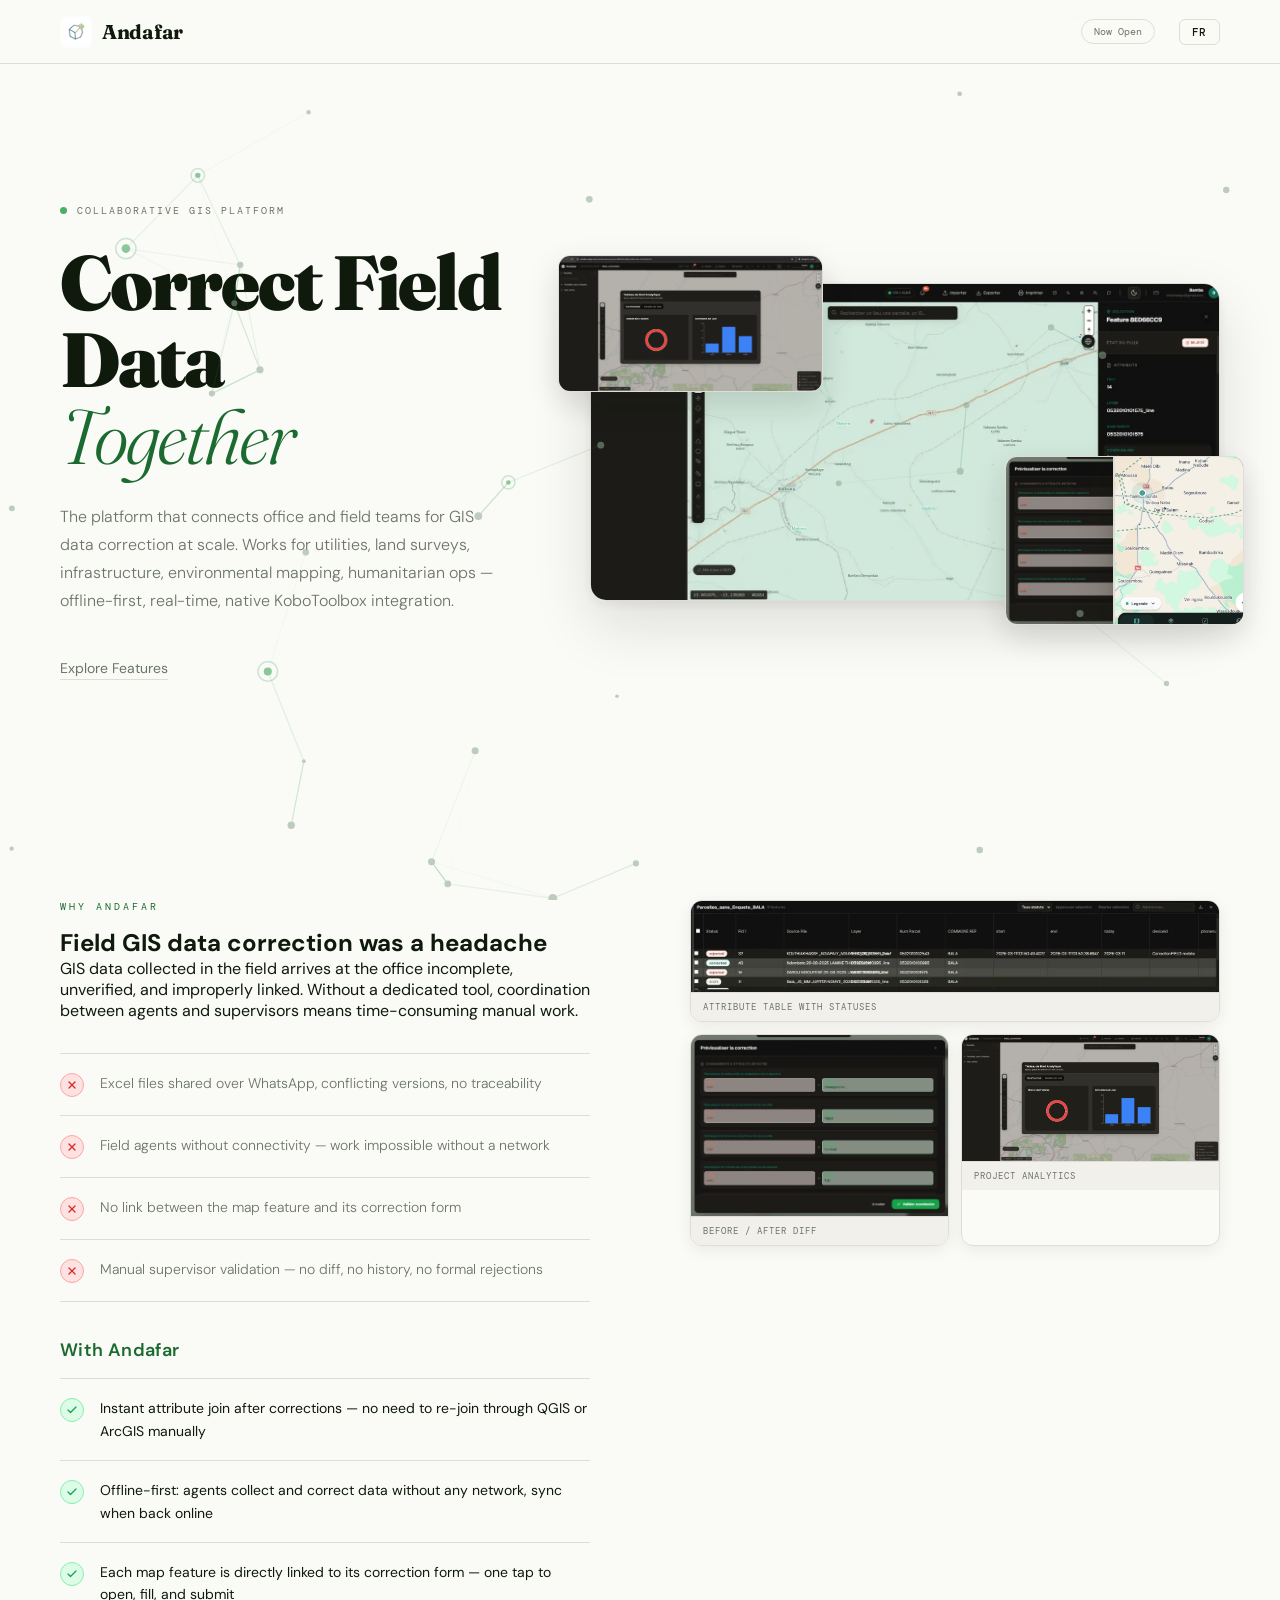
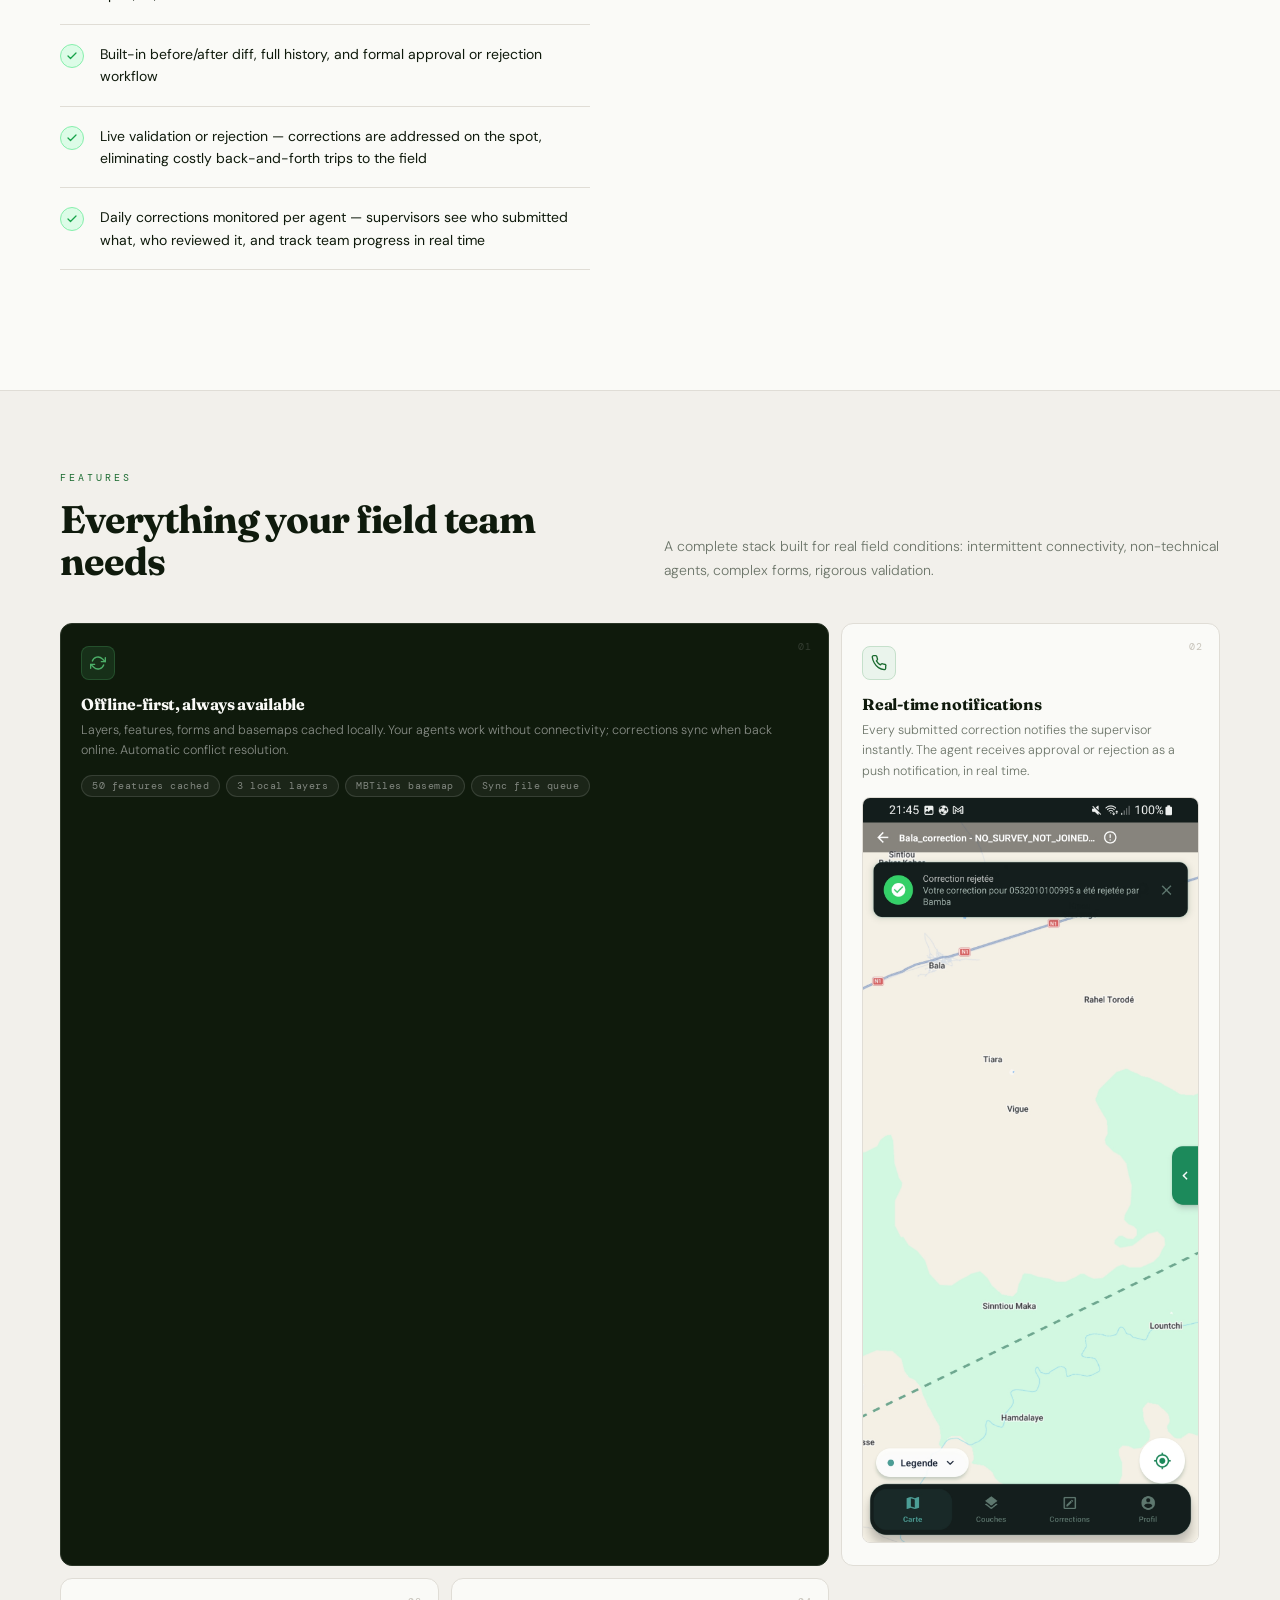
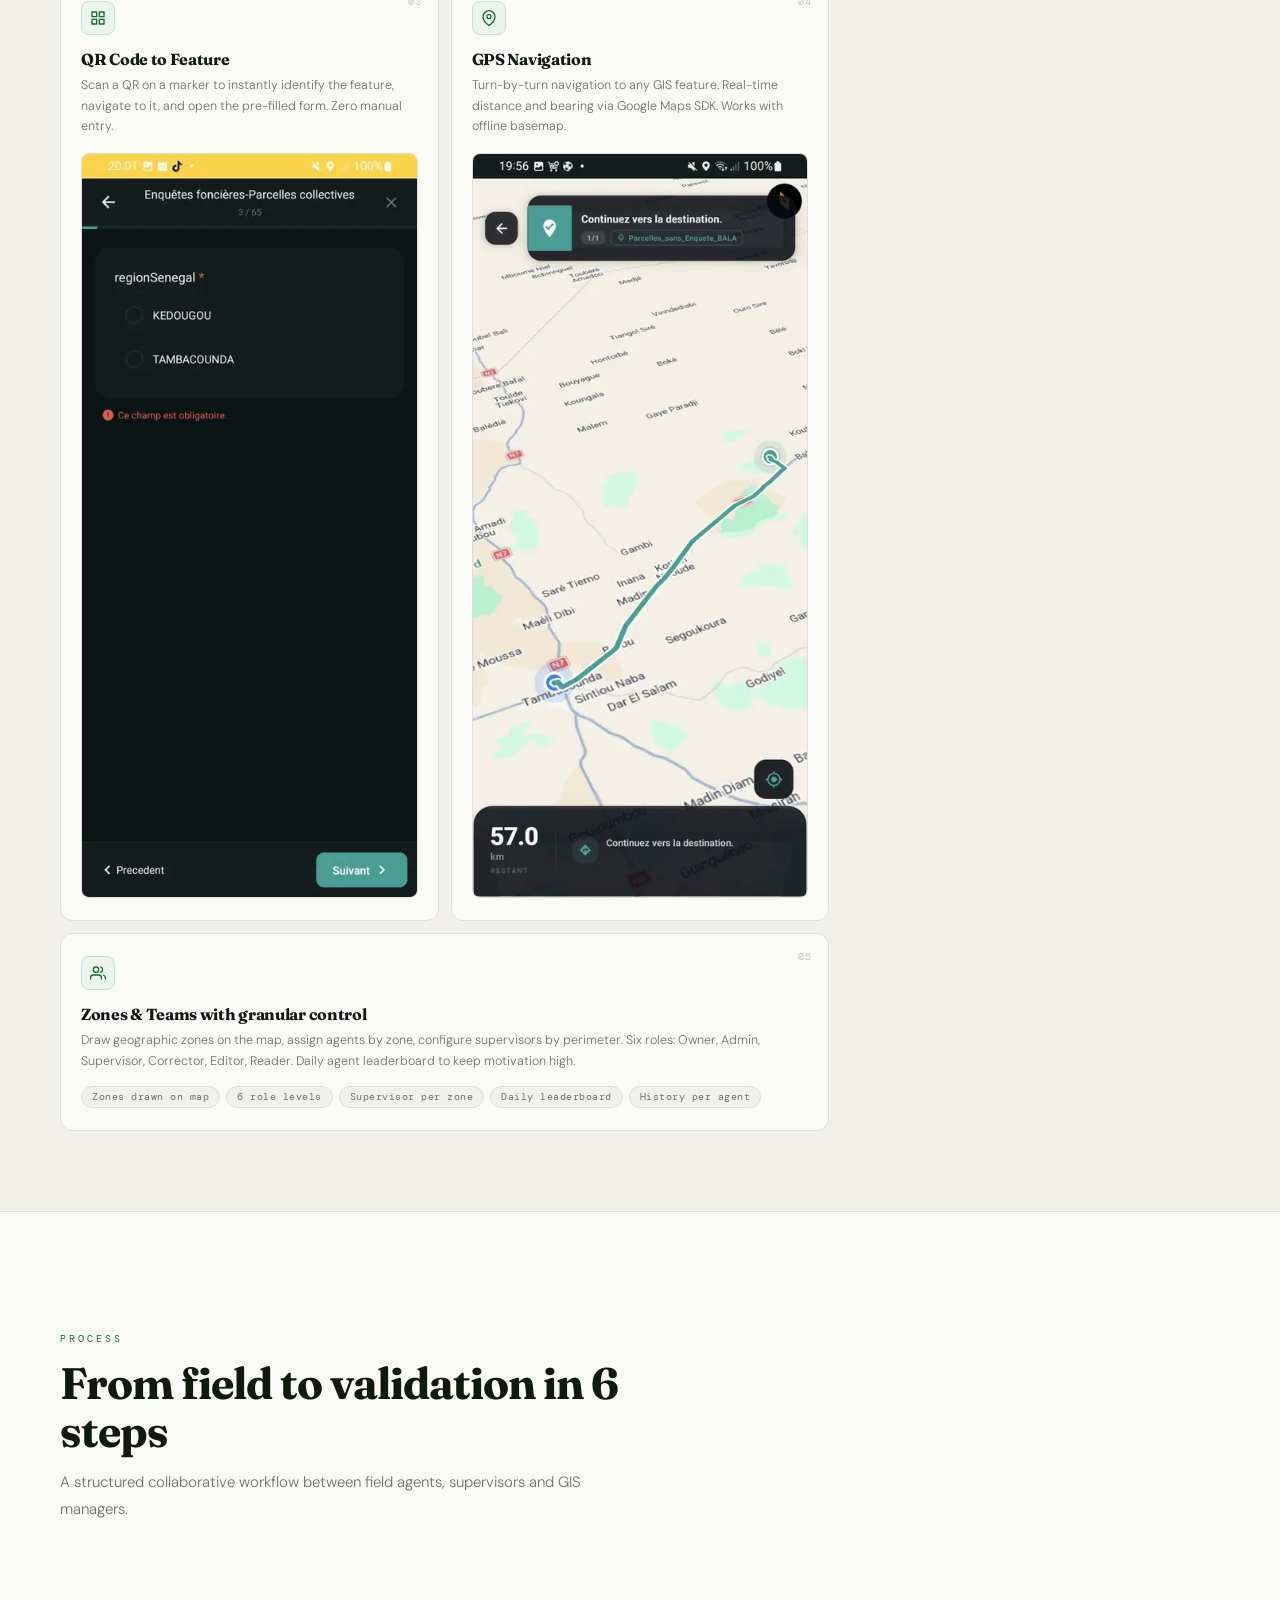
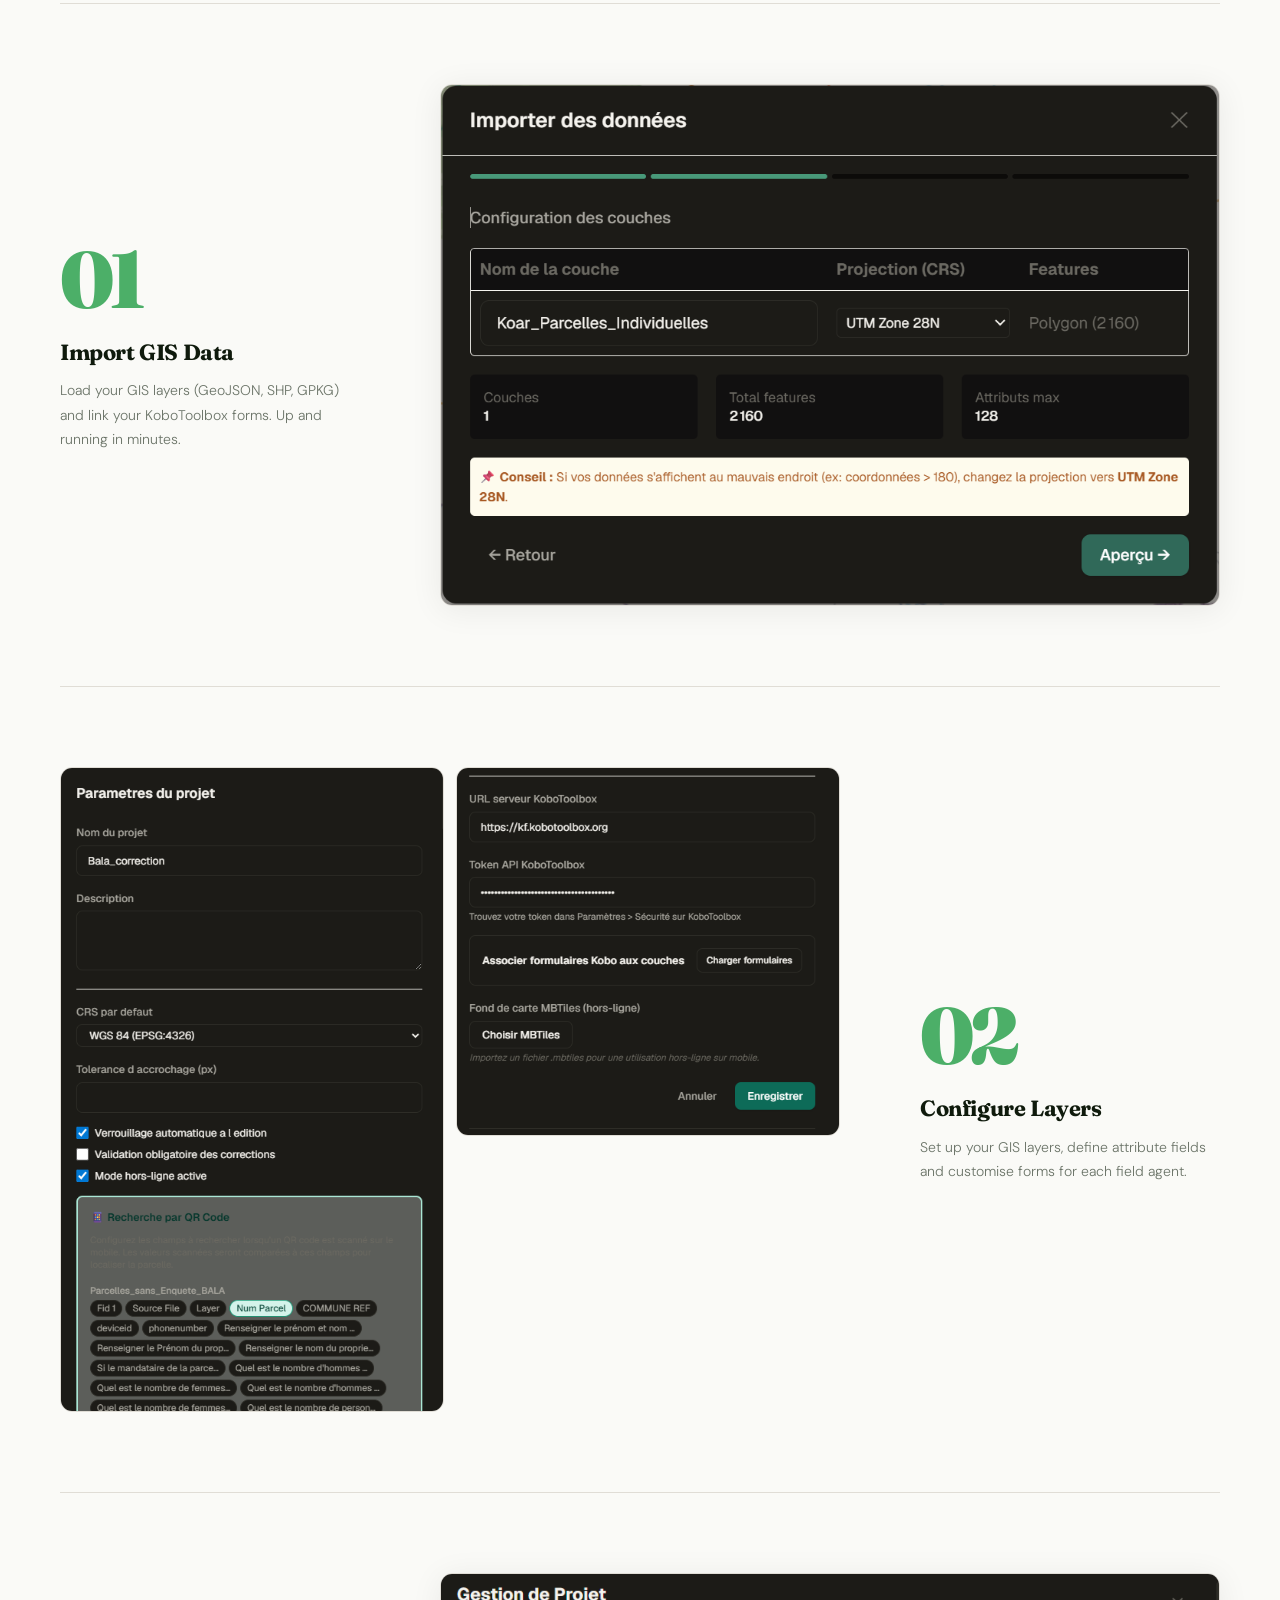
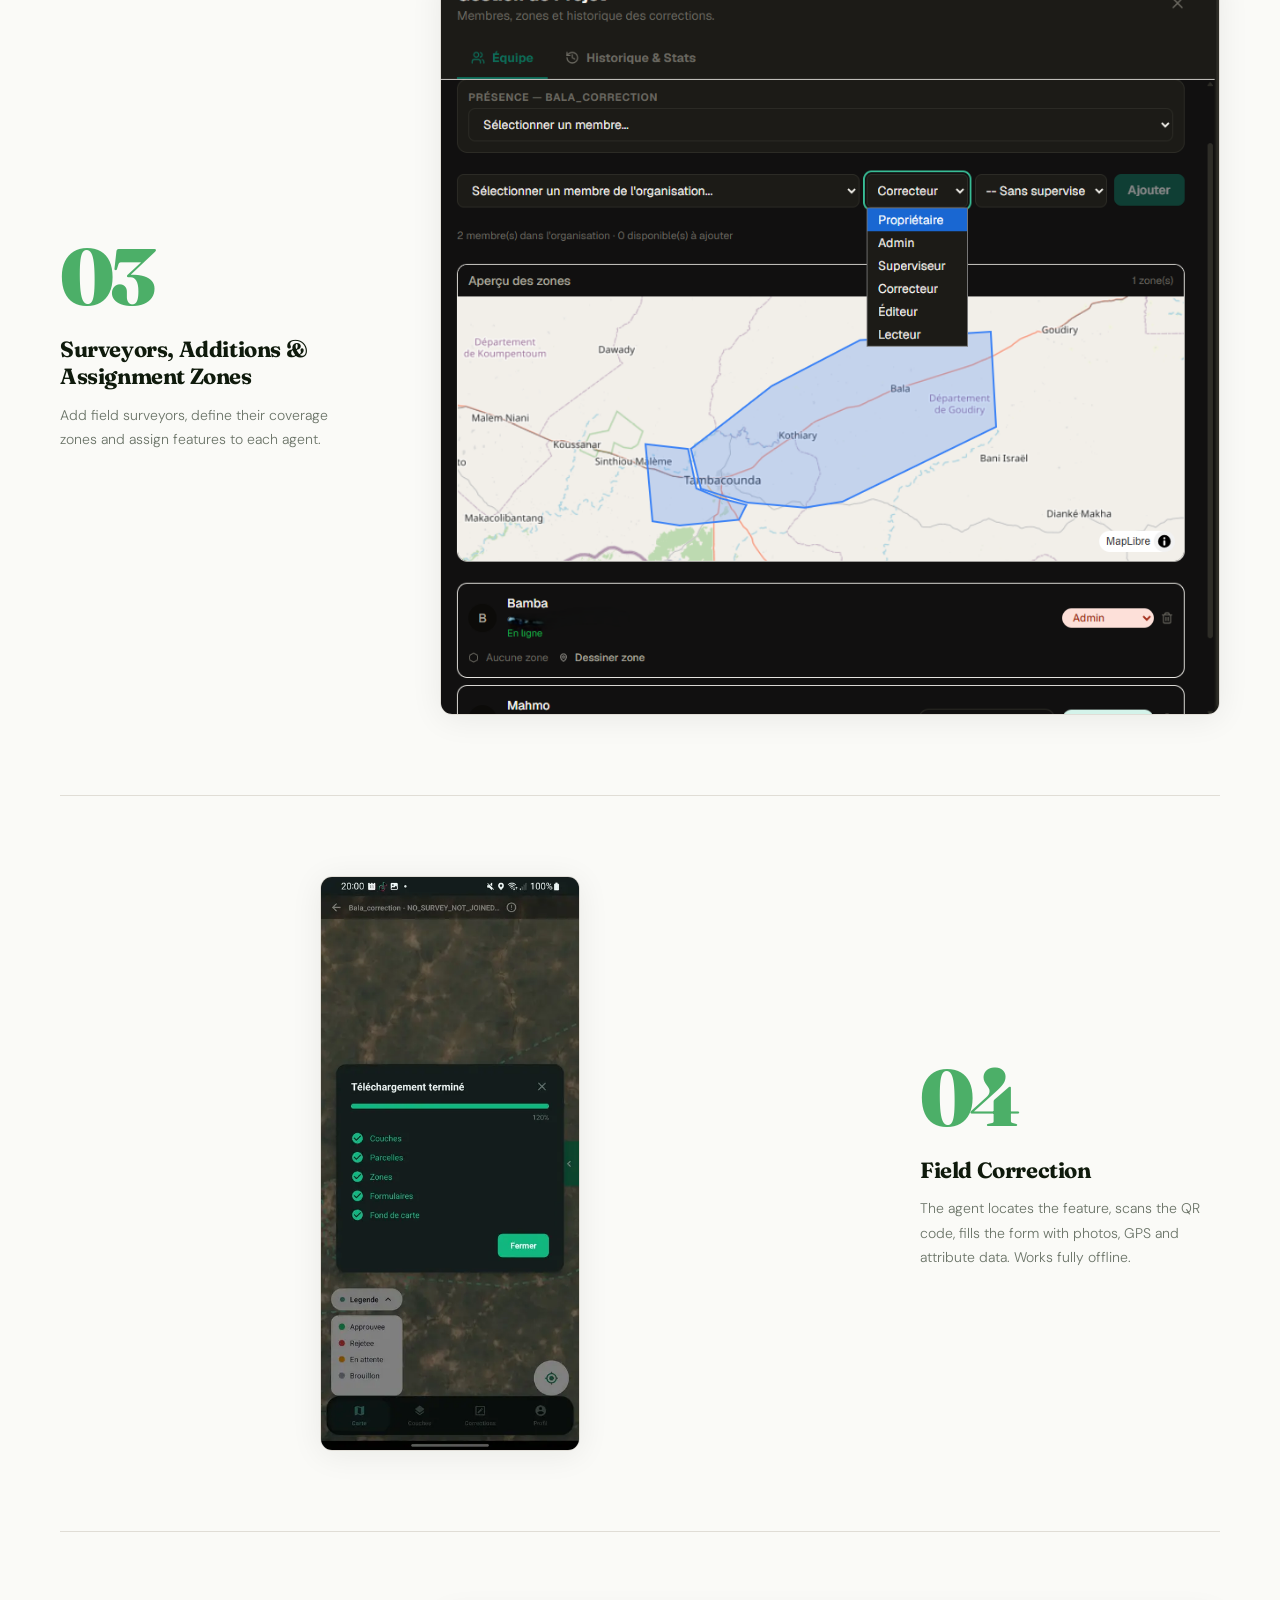
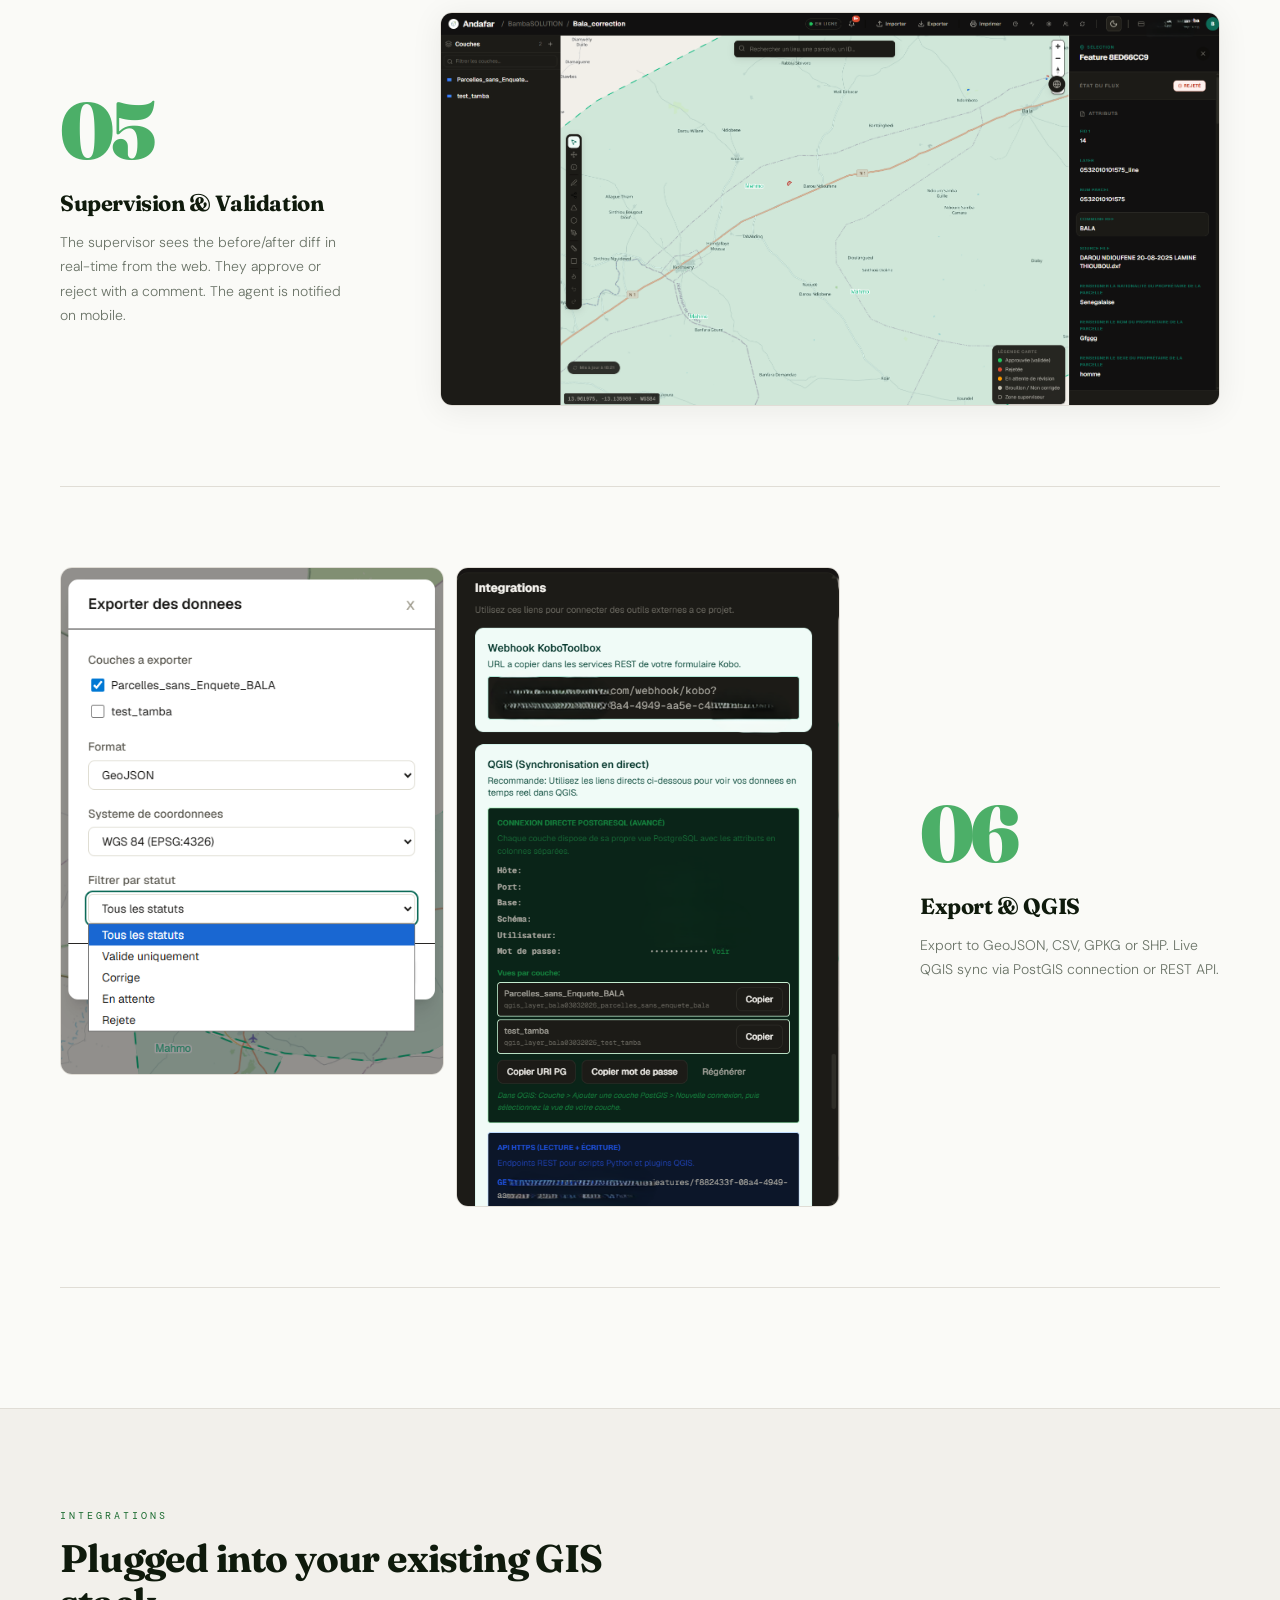
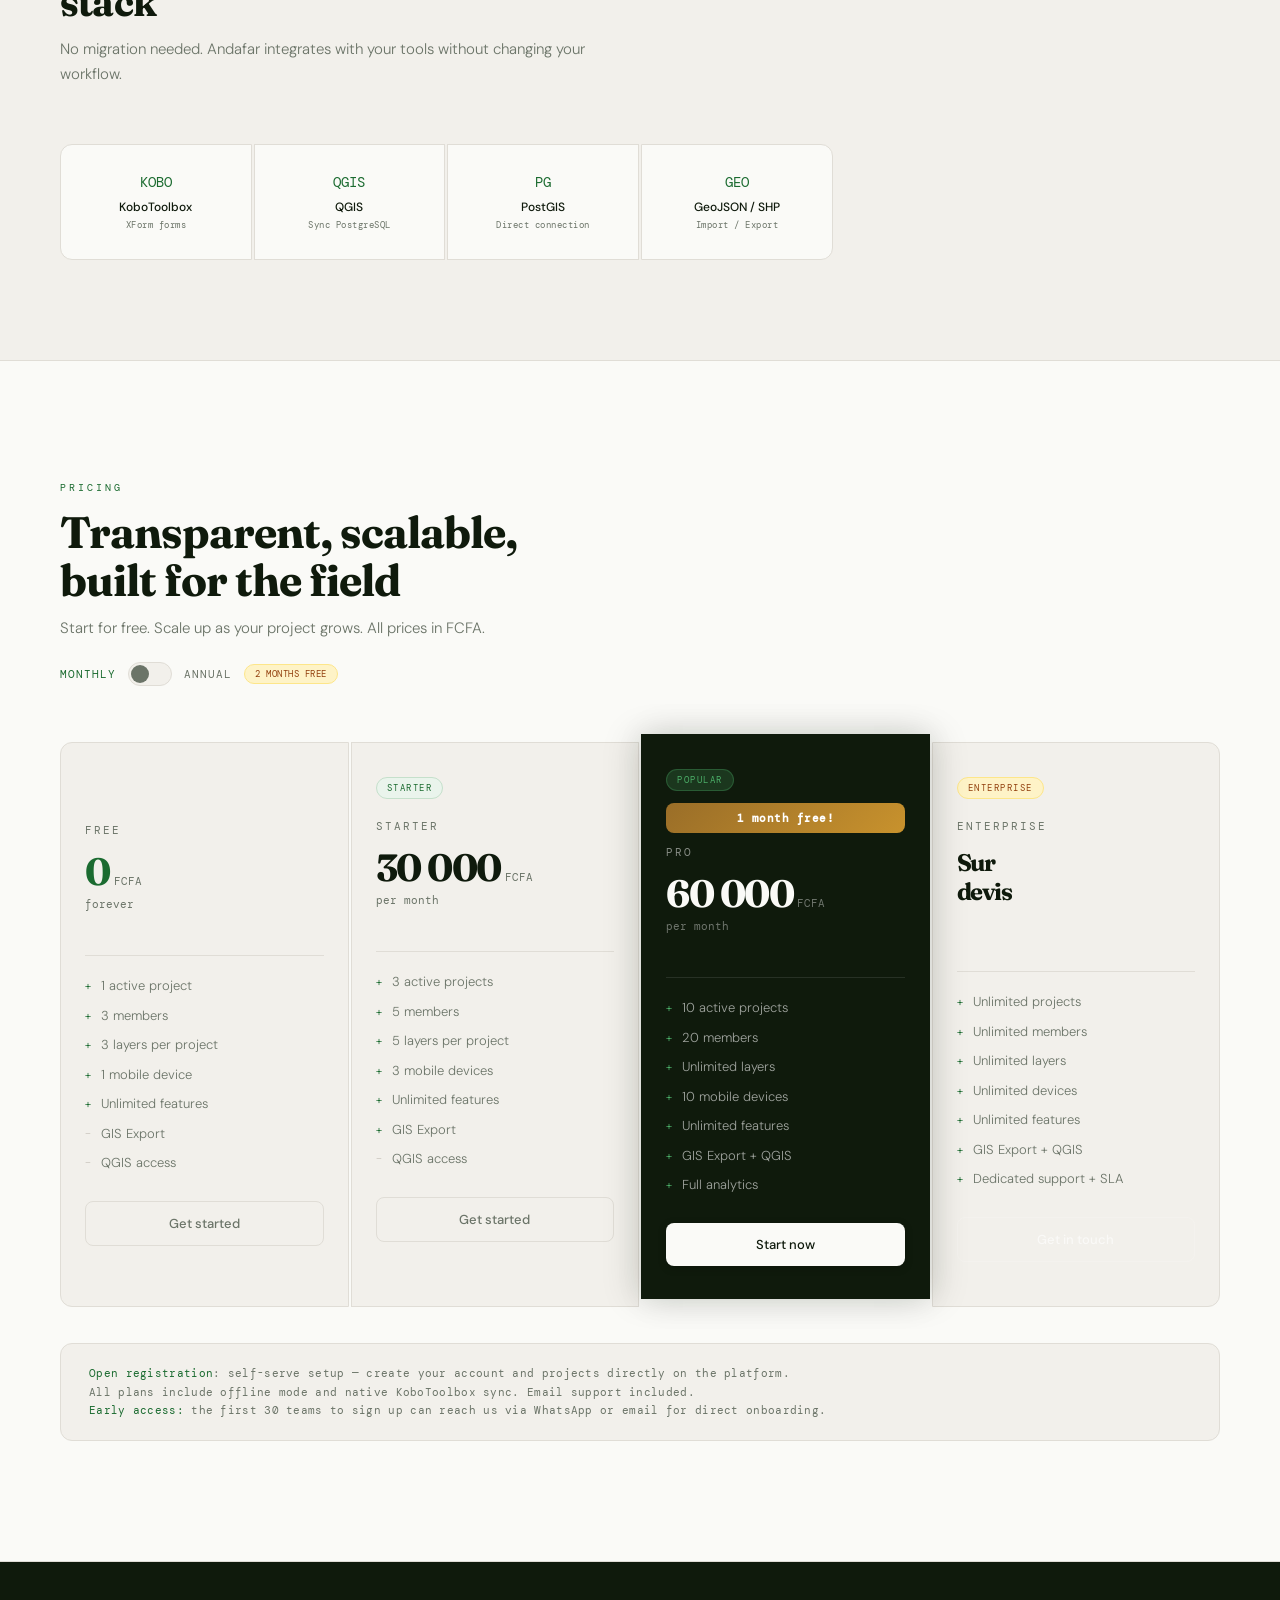
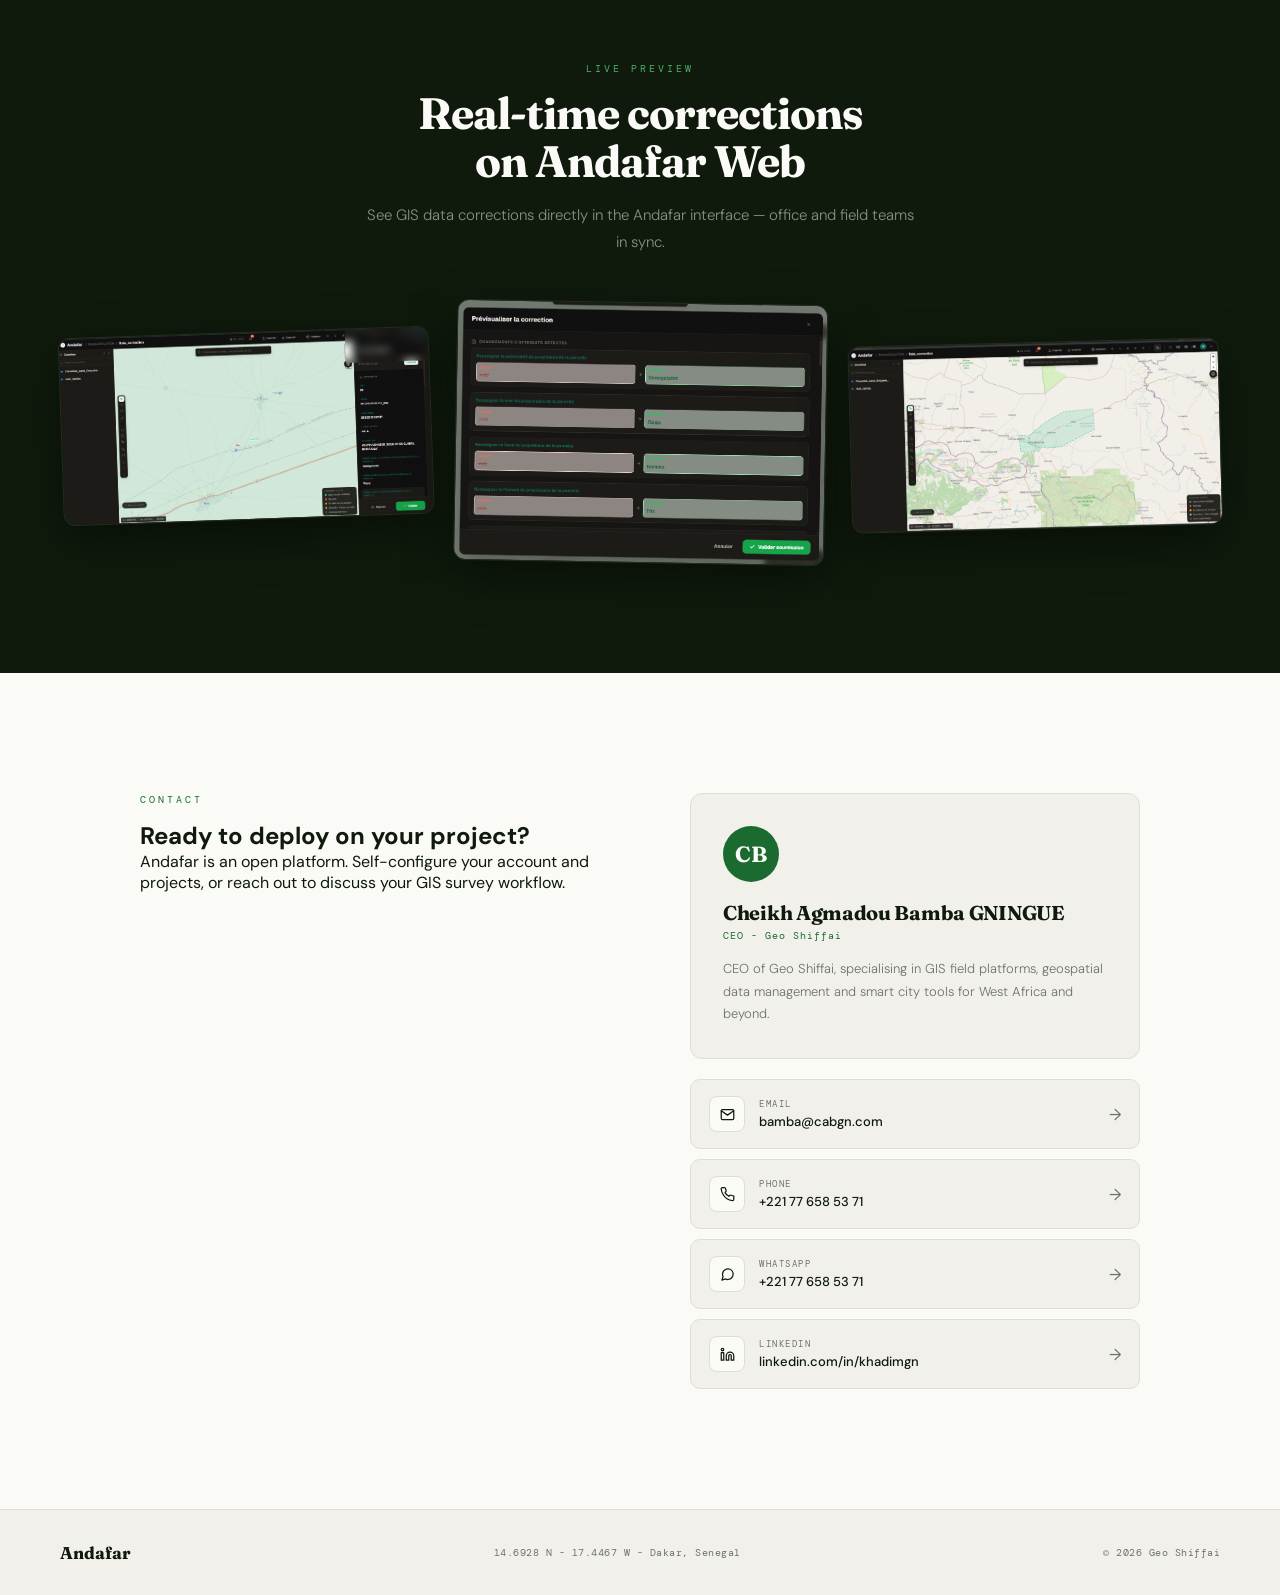
==== index.html @ 30a4772f "first commit" ====
﻿<!DOCTYPE html>
<html lang="en">
<head>
<meta charset="UTF-8"/>
<meta name="viewport" content="width=device-width, initial-scale=1.0"/>
<title>Andafar — Correct Field GIS Data Together</title>
<link rel="preconnect" href="https://fonts.googleapis.com"/>
<link rel="preconnect" href="https://fonts.gstatic.com" crossorigin/>
<link href="https://fonts.googleapis.com/css2?family=Fraunces:ital,opsz,wght@0,9..144,300;0,9..144,500;0,9..144,700;0,9..144,900;1,9..144,400&family=DM+Sans:opsz,wght@9..40,300;9..40,400;9..40,500&family=DM+Mono:wght@300;400&display=swap" rel="stylesheet"/>
<link rel="stylesheet" href="styles.css"/>
<link rel="icon" type="image/png" href="logo.png"/>
<meta name="description" content="Andafar — The collaborative GIS platform for correcting field data together. Offline-first, real-time, native KoboToolbox integration."/>
<meta name="theme-color" content="#1B6B30"/>
<meta property="og:title" content="Andafar — Correct Field GIS Data Together"/>
<meta property="og:description" content="The platform that connects office and field teams for GIS data correction at any scale — utilities, land surveys, infrastructure, and more."/>
<meta property="og:type" content="website"/>
<meta property="og:image" content="logo.png"/>
<meta name="twitter:card" content="summary_large_image"/>
<!-- STYLE MOVED TO styles.css -->
</head>
<body>
<a href="#hero" class="skip-link">Skip to main content</a>

<!-- NAV -->
<nav aria-label="Navigation principale">
  <div class="nav-logo">
    <img src="logo.png" alt="Andafar" class="nav-logo-img"/>
    Andafar
  </div>
  <div class="nav-right">
    <span class="nav-tag">Now Open</span>
    <button class="lang-toggle" type="button" aria-label="Toggle language">FR</button>
  </div>
</nav>

<!-- HERO -->
<section id="hero" aria-label="Hero">
  <div class="hero-inner">
    <div>
      <div class="hero-label">
        <div class="hero-label-dot"></div>
        <span class="hero-label-txt">Collaborative GIS Platform</span>
      </div>
      <h1 class="hero-title">
        Correct Field Data<br/><span class="line-accent">Together</span>
      </h1>
      <p class="hero-sub">The platform that connects office and field teams for GIS data correction at scale. Works for utilities, land surveys, infrastructure, environmental mapping, humanitarian ops — offline-first, real-time, native KoboToolbox integration.</p>
      <div class="hero-actions">
        <a href="#features" class="btn-ghost">Explore Features</a>
      </div>
    </div>
    <div class="hero-image-wrap">
      <img src="[data-uri]" alt="Andafar interface" class="hero-img-main"/>
      <div class="hero-img-float top-left">
        <img src="[data-uri]" alt="Analytics Andafar"/>
      </div>
      <div class="hero-img-float bot-right">
        <img src="[data-uri]" alt="Correction preview"/>
      <img src="For_landingpage/Screenshot_20260311-195546_Andafar.jpg" alt="Application mobile Andafar" class="hero-mobile-preview"/>
      </div>
    </div>
  </div>
</section>

<!-- PROBLEM -->
<section id="problem">
  <div class="problem-inner">
    <div class="reveal">
      <span class="section-label">Why Andafar</span>
      <h2>Field GIS data correction was a headache</h2>
      <p>GIS data collected in the field arrives at the office incomplete, unverified, and improperly linked. Without a dedicated tool, coordination between agents and supervisors means time-consuming manual work.</p>
      <ul class="pain-list">
        <li class="pain-item">
          <div class="pain-marker">
            <svg viewBox="0 0 24 24" fill="none" stroke="#DC2626" stroke-width="2.5" stroke-linecap="round"><line x1="18" y1="6" x2="6" y2="18"/><line x1="6" y1="6" x2="18" y2="18"/></svg>
          </div>
          <span class="pain-text">Excel files shared over WhatsApp, conflicting versions, no traceability</span>
        </li>
        <li class="pain-item">
          <div class="pain-marker">
            <svg viewBox="0 0 24 24" fill="none" stroke="#DC2626" stroke-width="2.5" stroke-linecap="round"><line x1="18" y1="6" x2="6" y2="18"/><line x1="6" y1="6" x2="18" y2="18"/></svg>
          </div>
          <span class="pain-text">Field agents without connectivity — work impossible without a network</span>
        </li>
        <li class="pain-item">
          <div class="pain-marker">
            <svg viewBox="0 0 24 24" fill="none" stroke="#DC2626" stroke-width="2.5" stroke-linecap="round"><line x1="18" y1="6" x2="6" y2="18"/><line x1="6" y1="6" x2="18" y2="18"/></svg>
          </div>
          <span class="pain-text">No link between the map feature and its correction form</span>
        </li>
        <li class="pain-item">
          <div class="pain-marker">
            <svg viewBox="0 0 24 24" fill="none" stroke="#DC2626" stroke-width="2.5" stroke-linecap="round"><line x1="18" y1="6" x2="6" y2="18"/><line x1="6" y1="6" x2="18" y2="18"/></svg>
          </div>
          <span class="pain-text">Manual supervisor validation — no diff, no history, no formal rejections</span>
        </li>
      </ul>

      <h3 class="pro-heading">With Andafar</h3>
      <ul class="pro-list">
        <li class="pro-item">
          <div class="pro-marker">
            <svg viewBox="0 0 24 24" fill="none" stroke="#16A34A" stroke-width="2.5" stroke-linecap="round" stroke-linejoin="round"><polyline points="20 6 9 17 4 12"/></svg>
          </div>
          <span class="pro-text">Instant attribute join after corrections — no need to re-join through QGIS or ArcGIS manually</span>
        </li>
        <li class="pro-item">
          <div class="pro-marker">
            <svg viewBox="0 0 24 24" fill="none" stroke="#16A34A" stroke-width="2.5" stroke-linecap="round" stroke-linejoin="round"><polyline points="20 6 9 17 4 12"/></svg>
          </div>
          <span class="pro-text">Offline-first: agents collect and correct data without any network, sync when back online</span>
        </li>
        <li class="pro-item">
          <div class="pro-marker">
            <svg viewBox="0 0 24 24" fill="none" stroke="#16A34A" stroke-width="2.5" stroke-linecap="round" stroke-linejoin="round"><polyline points="20 6 9 17 4 12"/></svg>
          </div>
          <span class="pro-text">Each map feature is directly linked to its correction form — one tap to open, fill, and submit</span>
        </li>
        <li class="pro-item">
          <div class="pro-marker">
            <svg viewBox="0 0 24 24" fill="none" stroke="#16A34A" stroke-width="2.5" stroke-linecap="round" stroke-linejoin="round"><polyline points="20 6 9 17 4 12"/></svg>
          </div>
          <span class="pro-text">Built-in before/after diff, full history, and formal approval or rejection workflow</span>
        </li>
        <li class="pro-item">
          <div class="pro-marker">
            <svg viewBox="0 0 24 24" fill="none" stroke="#16A34A" stroke-width="2.5" stroke-linecap="round" stroke-linejoin="round"><polyline points="20 6 9 17 4 12"/></svg>
          </div>
          <span class="pro-text">Live validation or rejection — corrections are addressed on the spot, eliminating costly back-and-forth trips to the field</span>
        </li>
        <li class="pro-item">
          <div class="pro-marker">
            <svg viewBox="0 0 24 24" fill="none" stroke="#16A34A" stroke-width="2.5" stroke-linecap="round" stroke-linejoin="round"><polyline points="20 6 9 17 4 12"/></svg>
          </div>
          <span class="pro-text">Daily corrections monitored per agent — supervisors see who submitted what, who reviewed it, and track team progress in real time</span>
        </li>
      </ul>
    </div>
    <div class="problem-screens reveal" style="transition-delay:0.2s">
      <div class="prob-img span2">
        <img src="[data-uri]" alt="Andafar attribute table"/>
        <div class="prob-img-label">Attribute table with statuses</div>
      </div>
      <div class="prob-img">
        <img src="[data-uri]" alt="Correction preview"/>
        <div class="prob-img-label">Before / after diff</div>
      </div>
      <div class="prob-img">
        <img src="For_landingpage\Capture d'écran 2026-03-11 181906.png" alt="Project analytics dashboard"/>
        <div class="prob-img-label">Project analytics</div>
      </div>
    </div>
  </div>
</section>

<!-- FEATURES -->
<section id="features">
  <div class="features-inner">
    <div class="features-top reveal">
      <div>
        <span class="section-label">Features</span>
        <h2>Everything your field team needs</h2>
      </div>
      <p>A complete stack built for real field conditions: intermittent connectivity, non-technical agents, complex forms, rigorous validation.</p>
    </div>
    <div class="feat-grid">

      <div class="feat-card wide dark" style="transition-delay:0.0s">
        <div class="feat-num">01</div>
        <div class="feat-icon-wrap">
          <svg viewBox="0 0 24 24" fill="none" stroke="#4CAF68" stroke-width="2" stroke-linecap="round" stroke-linejoin="round"><polyline points="23 4 23 10 17 10"/><polyline points="1 20 1 14 7 14"/><path d="M3.51 9a9 9 0 0 1 14.85-3.36L23 10M1 14l4.64 4.36A9 9 0 0 0 20.49 15"/></svg>
        </div>
        <div class="feat-title">Offline-first, always available</div>
        <div class="feat-body">Layers, features, forms and basemaps cached locally. Your agents work without connectivity; corrections sync when back online. Automatic conflict resolution.</div>
        <div class="feat-pills">
          <span class="feat-pill">50 features cached</span>
          <span class="feat-pill">3 local layers</span>
          <span class="feat-pill">MBTiles basemap</span>
          <span class="feat-pill">Sync file queue</span>
        </div>
      </div>

      <div class="feat-card" style="transition-delay:0.1s">
        <div class="feat-num">02</div>
        <div class="feat-icon-wrap">
          <svg viewBox="0 0 24 24" fill="none" stroke="#1B6B30" stroke-width="2" stroke-linecap="round" stroke-linejoin="round"><path d="M22 16.92v3a2 2 0 0 1-2.18 2 19.79 19.79 0 0 1-8.63-3.07A19.5 19.5 0 0 1 4.99 12 19.79 19.79 0 0 1 1.95 3.18 2 2 0 0 1 3.92 1h3a2 2 0 0 1 2 1.72c.127.96.361 1.903.7 2.81a2 2 0 0 1-.45 2.11L8.09 8.91a16 16 0 0 0 6 6l1.27-1.27a2 2 0 0 1 2.11-.45c.907.339 1.85.573 2.81.7A2 2 0 0 1 22 16.92z"/></svg>
        </div>
        <div class="feat-title">Real-time notifications</div>
        <div class="feat-body">Every submitted correction notifies the supervisor instantly. The agent receives approval or rejection as a push notification, in real time.</div>
        <div class="feat-screen">
          <img src="For_landingpage/Screenshot_20260311-214551_Andafar.jpg" alt="Notifications mobile"/>
        </div>
      </div>

      <div class="feat-card" style="transition-delay:0.2s">
        <div class="feat-num">03</div>
        <div class="feat-icon-wrap">
          <svg viewBox="0 0 24 24" fill="none" stroke="#1B6B30" stroke-width="2" stroke-linecap="round" stroke-linejoin="round"><rect x="3" y="3" width="7" height="7"/><rect x="14" y="3" width="7" height="7"/><rect x="14" y="14" width="7" height="7"/><rect x="3" y="14" width="7" height="7"/></svg>
        </div>
        <div class="feat-title">QR Code to Feature</div>
        <div class="feat-body">Scan a QR on a marker to instantly identify the feature, navigate to it, and open the pre-filled form. Zero manual entry.</div>
        <div class="feat-screen">
          <img src="[data-uri]" alt="QR Scanner"/>
        </div>
      </div>

      <div class="feat-card" style="transition-delay:0.3s">
        <div class="feat-num">04</div>
        <div class="feat-icon-wrap">
          <svg viewBox="0 0 24 24" fill="none" stroke="#1B6B30" stroke-width="2" stroke-linecap="round" stroke-linejoin="round"><path d="M21 10c0 7-9 13-9 13s-9-6-9-13a9 9 0 0 1 18 0z"/><circle cx="12" cy="10" r="3"/></svg>
        </div>
        <div class="feat-title">GPS Navigation</div>
        <div class="feat-body">Turn-by-turn navigation to any GIS feature. Real-time distance and bearing via Google Maps SDK. Works with offline basemap.</div>
        <div class="feat-screen">
          <img src="[data-uri]" alt="GPS Navigation preview"/>
        </div>
      </div>

      <div class="feat-card wide" style="transition-delay:0.4s">
        <div class="feat-num">05</div>
        <div class="feat-icon-wrap">
          <svg viewBox="0 0 24 24" fill="none" stroke="#1B6B30" stroke-width="2" stroke-linecap="round" stroke-linejoin="round"><path d="M17 21v-2a4 4 0 0 0-4-4H5a4 4 0 0 0-4 4v2"/><circle cx="9" cy="7" r="4"/><path d="M23 21v-2a4 4 0 0 0-3-3.87"/><path d="M16 3.13a4 4 0 0 1 0 7.75"/></svg>
        </div>
        <div class="feat-title">Zones &amp; Teams with granular control</div>
        <div class="feat-body">Draw geographic zones on the map, assign agents by zone, configure supervisors by perimeter. Six roles: Owner, Admin, Supervisor, Corrector, Editor, Reader. Daily agent leaderboard to keep motivation high.</div>
        <div class="feat-pills">
          <span class="feat-pill">Zones drawn on map</span>
          <span class="feat-pill">6 role levels</span>
          <span class="feat-pill">Supervisor per zone</span>
          <span class="feat-pill">Daily leaderboard</span>
          <span class="feat-pill">History per agent</span>
        </div>
      </div>

    </div>
  </div>
</section>

<!-- WORKFLOW -->
<section id="workflow">
  <div class="workflow-inner">
    <div class="workflow-head reveal">
      <span class="section-label">Process</span>
      <h2>From field to validation in 6 steps</h2>
      <p>A structured collaborative workflow between field agents, supervisors and GIS managers.</p>
    </div>
    <div class="workflow-grid">
      <div class="wf-step" style="transition-delay:0.0s">
        <div class="wf-step-text">
          <div class="wf-step-num">01</div>
          <h4>Import GIS Data</h4>
          <p>Load your GIS layers (GeoJSON, SHP, GPKG) and link your KoboToolbox forms. Up and running in minutes.</p>
        </div>
        <div class="wf-step-img">
          <img src="For_landingpage/Capture d'écran 2026-03-12 004022.png" alt="Import GIS data"/>
        </div>
      </div>
      <div class="wf-step" style="transition-delay:0.1s">
        <div class="wf-step-text">
          <div class="wf-step-num">02</div>
          <h4>Configure Layers</h4>
          <p>Set up your GIS layers, define attribute fields and customise forms for each field agent.</p>
        </div>
        <div class="wf-step-images">
          <div class="wf-step-img">
            <img src="For_landingpage/Capture d'écran 2026-03-11 181916.png" alt="Layer configuration"/>
          </div>
          <div class="wf-step-img">
            <img src="For_landingpage/Capture d'écran 2026-03-11 181928.png" alt="Layer settings"/>
          </div>
        </div>
      </div>
      <div class="wf-step" style="transition-delay:0.2s">
        <div class="wf-step-text">
          <div class="wf-step-num">03</div>
          <h4>Surveyors, Additions &amp; Assignment Zones</h4>
          <p>Add field surveyors, define their coverage zones and assign features to each agent.</p>
        </div>
        <div class="wf-step-img">
          <img src="For_landingpage/Capture d'écran 2026-03-11 182053.png" alt="Assignment zones"/>
        </div>
      </div>
      <div class="wf-step" style="transition-delay:0.3s">
        <div class="wf-step-text">
          <div class="wf-step-num">04</div>
          <h4>Field Correction</h4>
          <p>The agent locates the feature, scans the QR code, fills the form with photos, GPS and attribute data. Works fully offline.</p>
        </div>
        <div class="wf-step-img wf-step-img--portrait">
          <img src="[data-uri]" alt="Field mobile app"/>
        </div>
      </div>
      <div class="wf-step" style="transition-delay:0.4s">
        <div class="wf-step-text">
          <div class="wf-step-num">05</div>
          <h4>Supervision &amp; Validation</h4>
          <p>The supervisor sees the before/after diff in real-time from the web. They approve or reject with a comment. The agent is notified on mobile.</p>
        </div>
        <div class="wf-step-img">
          <img src="For_landingpage\Capture d'écran 2026-03-11 182224.png" alt="Web supervision"/>
        </div>
      </div>
      <div class="wf-step" style="transition-delay:0.5s">
        <div class="wf-step-text">
          <div class="wf-step-num">06</div>
          <h4>Export &amp; QGIS</h4>
          <p>Export to GeoJSON, CSV, GPKG or SHP. Live QGIS sync via PostGIS connection or REST API.</p>
        </div>
        <div class="wf-step-images">
          <div class="wf-step-img">
            <img src="For_landingpage/Capture d'écran 2026-03-11 214827.png" alt="Data export"/>
          </div>
          <div class="wf-step-img">
            <img src="For_landingpage/Capture d'écran 2026-03-11 181938.png" alt="QGIS connection"/>
          </div>
        </div>
      </div>
    </div>
  </div>
</section>

<!-- INTEGRATIONS -->
<section id="integrations">
  <div class="integ-inner">
    <div class="integ-head reveal">
      <span class="section-label">Integrations</span>
      <h2>Plugged into your existing GIS stack</h2>
      <p>No migration needed. Andafar integrates with your tools without changing your workflow.</p>
    </div>
    <div class="integ-grid">
      <div class="integ-card" style="transition-delay:0.0s">
        <div class="integ-abbr">KOBO</div>
        <div class="integ-name">KoboToolbox</div>
        <div class="integ-sub">XForm forms</div>
      </div>
      <div class="integ-card" style="transition-delay:0.08s">
        <div class="integ-abbr">QGIS</div>
        <div class="integ-name">QGIS</div>
        <div class="integ-sub">Sync PostgreSQL</div>
      </div>
      <div class="integ-card" style="transition-delay:0.16s">
        <div class="integ-abbr">PG</div>
        <div class="integ-name">PostGIS</div>
        <div class="integ-sub">Direct connection</div>
      </div>
      <div class="integ-card" style="transition-delay:0.24s">
        <div class="integ-abbr">GEO</div>
        <div class="integ-name">GeoJSON / SHP</div>
        <div class="integ-sub">Import / Export</div>
      </div>
    </div>
  </div>
</section>

<!-- PRICING -->
<section id="pricing">
  <div class="pricing-inner">
    <div class="pricing-head reveal">
      <span class="section-label">Pricing</span>
      <h2>Transparent, scalable,<br/>built for the field</h2>
      <p>Start for free. Scale up as your project grows. All prices in FCFA.</p>
      <div class="billing-row">
        <span class="bill-label monthly on" id="lbl-m">MONTHLY</span>
        <div class="bill-track" id="bill-toggle" onclick="toggleBilling()">
          <div class="bill-thumb"></div>
        </div>
        <span class="bill-label annual" id="lbl-a">ANNUAL</span>
        <span class="badge-save">2 MONTHS FREE</span>
      </div>
    </div>
    <div class="pricing-grid">

      <div class="plan-card" style="transition-delay:0.0s">
        <div class="plan-badge free-b">.</div>
        <div class="plan-name">Free</div>
        <div class="plan-price-wrap">
          <span class="plan-amount free">0</span>
          <span class="plan-currency">FCFA</span>
        </div>
        <div class="plan-period">forever</div>
        <div class="plan-annual-note" id="note-free">&nbsp;</div>
        <div class="plan-divider"></div>
        <ul class="plan-features">
          <li><span class="pf-check">+</span>1 active project</li>
          <li><span class="pf-check">+</span>3 members</li>
          <li><span class="pf-check">+</span>3 layers per project</li>
          <li><span class="pf-check">+</span>1 mobile device</li>
          <li><span class="pf-check">+</span>Unlimited features</li>
          <li><span class="pf-cross">-</span>GIS Export</li>
          <li><span class="pf-cross">-</span>QGIS access</li>
        </ul>
        <a href="#pricing" class="plan-cta ghost">Get started</a>
      </div>

      <div class="plan-card" style="transition-delay:0.1s">
        <div class="plan-badge popular">Starter</div>
        <div class="plan-name">Starter</div>
        <div class="plan-price-wrap">
          <span class="plan-amount" id="price-starter">30 000</span>
          <span class="plan-currency">FCFA</span>
        </div>
        <div class="plan-period" id="period-starter">per month</div>
        <div class="plan-annual-note" id="note-starter">&nbsp;</div>
        <div class="plan-divider"></div>
        <ul class="plan-features">
          <li><span class="pf-check">+</span>3 active projects</li>
          <li><span class="pf-check">+</span>5 members</li>
          <li><span class="pf-check">+</span>5 layers per project</li>
          <li><span class="pf-check">+</span>3 mobile devices</li>
          <li><span class="pf-check">+</span>Unlimited features</li>
          <li><span class="pf-check">+</span>GIS Export</li>
          <li><span class="pf-cross">-</span>QGIS access</li>
        </ul>
        <a href="#pricing" class="plan-cta ghost">Get started</a>
      </div>

      <div class="plan-card featured" style="transition-delay:0.2s">
        <div class="plan-badge featured-b">Popular</div>
        <div class="promo-ribbon">1 month free!</div>
        <div class="plan-name">Pro</div>
        <div class="plan-price-wrap">
          <span class="plan-amount" id="price-pro">60 000</span>
          <span class="plan-currency">FCFA</span>
        </div>
        <div class="plan-period" id="period-pro">per month</div>
        <div class="plan-annual-note" id="note-pro">&nbsp;</div>
        <div class="plan-divider"></div>
        <ul class="plan-features">
          <li><span class="pf-check">+</span>10 active projects</li>
          <li><span class="pf-check">+</span>20 members</li>
          <li><span class="pf-check">+</span>Unlimited layers</li>
          <li><span class="pf-check">+</span>10 mobile devices</li>
          <li><span class="pf-check">+</span>Unlimited features</li>
          <li><span class="pf-check">+</span>GIS Export + QGIS</li>
          <li><span class="pf-check">+</span>Full analytics</li>
        </ul>
        <a href="#pricing" class="plan-cta solid">Start now</a>
      </div>

      <div class="plan-card" style="transition-delay:0.3s">
        <div class="plan-badge enterprise-b">Enterprise</div>
        <div class="plan-name">Enterprise</div>
        <div class="plan-price-wrap">
          <span class="plan-amount ent">Sur<br/>devis</span>
        </div>
        <div class="plan-period">&nbsp;</div>
        <div class="plan-annual-note">&nbsp;</div>
        <div class="plan-divider"></div>
        <ul class="plan-features">
          <li><span class="pf-check">+</span>Unlimited projects</li>
          <li><span class="pf-check">+</span>Unlimited members</li>
          <li><span class="pf-check">+</span>Unlimited layers</li>
          <li><span class="pf-check">+</span>Unlimited devices</li>
          <li><span class="pf-check">+</span>Unlimited features</li>
          <li><span class="pf-check">+</span>GIS Export + QGIS</li>
          <li><span class="pf-check">+</span>Dedicated support + SLA</li>
        </ul>
        <a href="mailto:bamba@cabgn.com?subject=Quote%20Andafar%20-%20Enterprise" class="plan-cta subtle">Get in touch</a>
      </div>
    </div>
    <p class="pricing-note">
      <b>Open registration</b>: self-serve setup — create your account and projects directly on the platform.<br/>
      All plans include offline mode and native KoboToolbox sync. Email support included.<br/>
      <b>Early access:</b> the first 30 teams to sign up can reach us via WhatsApp or email for direct onboarding.
    </p>
  </div>
</section>

<!-- LIVE PREVIEW -->
<section id="live-preview">
  <div class="preview-inner">
    <div class="reveal">
      <span class="section-label">Live Preview</span>
      <h2>Real-time corrections<br/>on Andafar Web</h2>
      <p>See GIS data corrections directly in the Andafar interface — office and field teams in sync.</p>
    </div>
    <div class="screenshots-grid">
      <div class="screenshot-card reveal" style="transition-delay:0.0s">
        <img src="For_landingpage/Capture d'écran 2026-03-11 182336_safe.png" alt="Andafar live correction - map view" loading="lazy"/>
      </div>
      <div class="screenshot-card reveal" style="transition-delay:0.12s">
        <img src="For_landingpage/Capture d'écran 2026-03-11 182343.png" alt="Andafar live correction - feature details" loading="lazy"/>
      </div>
      <div class="screenshot-card reveal" style="transition-delay:0.24s">
        <img src="For_landingpage/Capture d'écran 2026-03-11 181803.png" alt="Andafar live correction - dashboard" loading="lazy"/>
      </div>
    </div>
  </div>
</section>

<!-- CONTACT -->
<section id="contact">
  <div class="contact-inner">
    <div class="reveal">
      <span class="section-label">Contact</span>
      <h2>Ready to deploy on your project?</h2>
      <p>Andafar is an open platform. Self-configure your account and projects, or reach out to discuss your GIS survey workflow.</p>
    </div>
    <div class="reveal" style="transition-delay:0.15s">
      <div class="author-card">
        <div class="author-initials">CB</div>
        <div class="author-name">Cheikh Agmadou Bamba GNINGUE</div>
        <div class="author-role">CEO - Geo Shiffai</div>
        <p class="author-bio">CEO of Geo Shiffai, specialising in GIS field platforms, geospatial data management and smart city tools for West Africa and beyond.</p>
      </div>
      <div class="contact-links">
        <a href="mailto:bamba@cabgn.com" class="contact-link">
          <div class="contact-link-icon">
            <svg viewBox="0 0 24 24" fill="none" stroke="currentColor" stroke-width="2" stroke-linecap="round" stroke-linejoin="round"><path d="M4 4h16c1.1 0 2 .9 2 2v12c0 1.1-.9 2-2 2H4c-1.1 0-2-.9-2-2V6c0-1.1.9-2 2-2z"/><polyline points="22,6 12,13 2,6"/></svg>
          </div>
          <div class="contact-link-meta">
            <div class="lbl">Email</div>
            <div class="val">bamba@cabgn.com</div>
          </div>
          <span class="contact-link-arrow">&#8594;</span>
        </a>
        <a href="tel:+221776585371" class="contact-link">
          <div class="contact-link-icon">
            <svg viewBox="0 0 24 24" fill="none" stroke="currentColor" stroke-width="2" stroke-linecap="round" stroke-linejoin="round"><path d="M22 16.92v3a2 2 0 0 1-2.18 2 19.79 19.79 0 0 1-8.63-3.07A19.5 19.5 0 0 1 4.99 12 19.79 19.79 0 0 1 1.95 3.18 2 2 0 0 1 3.92 1h3a2 2 0 0 1 2 1.72c.127.96.361 1.903.7 2.81a2 2 0 0 1-.45 2.11L8.09 8.91a16 16 0 0 0 6 6l1.27-1.27a2 2 0 0 1 2.11-.45c.907.339 1.85.573 2.81.7A2 2 0 0 1 22 16.92z"/></svg>
          </div>
          <div class="contact-link-meta">
            <div class="lbl">Phone</div>
            <div class="val">+221 77 658 53 71</div>
          </div>
          <span class="contact-link-arrow">&#8594;</span>
        </a>
        <a href="https://wa.me/221776585371" target="_blank" class="contact-link">
          <div class="contact-link-icon">
            <svg viewBox="0 0 24 24" fill="none" stroke="currentColor" stroke-width="2" stroke-linecap="round" stroke-linejoin="round"><path d="M21 11.5a8.38 8.38 0 0 1-.9 3.8 8.5 8.5 0 0 1-7.6 4.7 8.38 8.38 0 0 1-3.8-.9L3 21l1.9-5.7a8.38 8.38 0 0 1-.9-3.8 8.5 8.5 0 0 1 4.7-7.6 8.38 8.38 0 0 1 3.8-.9h.5a8.48 8.48 0 0 1 8 8v.5z"/></svg>
          </div>
          <div class="contact-link-meta">
            <div class="lbl">WhatsApp</div>
            <div class="val">+221 77 658 53 71</div>
          </div>
          <span class="contact-link-arrow">&#8594;</span>
        </a>
        <a href="https://www.linkedin.com/in/khadimgn" target="_blank" class="contact-link">
          <div class="contact-link-icon">
            <svg viewBox="0 0 24 24" fill="none" stroke="currentColor" stroke-width="2" stroke-linecap="round" stroke-linejoin="round"><path d="M16 8a6 6 0 0 1 6 6v7h-4v-7a2 2 0 0 0-2-2 2 2 0 0 0-2 2v7h-4v-7a6 6 0 0 1 6-6z"/><rect x="2" y="9" width="4" height="12"/><circle cx="4" cy="4" r="2"/></svg>
          </div>
          <div class="contact-link-meta">
            <div class="lbl">LinkedIn</div>
            <div class="val">linkedin.com/in/khadimgn</div>
          </div>
          <span class="contact-link-arrow">&#8594;</span>
        </a>
      </div>
    </div>
  </div>
</section>

<footer>
  <div class="footer-logo">Andafar</div>
  <div class="footer-meta">14.6928 N - 17.4467 W - Dakar, Senegal</div>
  <div class="footer-meta">© 2026 Geo Shiffai</div>
</footer>

<canvas id="gis-canvas" aria-hidden="true"></canvas>
<script src="main.js" defer></script>
</body>
</html>
---- styles.css ----
/* ==========================================================================
   Andafar — Landing Page Styles
   ========================================================================== */

/* ---------- RESET ---------- */
*, *::before, *::after { box-sizing: border-box; margin: 0; padding: 0; }

/* ---------- DESIGN TOKENS ---------- */
:root {
  --white:   #FAFAF7;
  --paper:   #F2F0EB;
  --border:  #E0DDD6;
  --border2: #C8C4BB;
  --ink:     #0F1A0C;
  --ink2:    #2A3527;
  --muted:   #6B7468;
  --green:   #1B6B30;
  --green2:  #2A8A42;
  --lime:    #4CAF68;
  --gold:    #9A6E28;
  --gold-lt: #C8A45A;
  --mono:    'DM Mono', monospace;
  --radius:  12px;
  --nav-h:   64px;
  --ease-out-expo: cubic-bezier(0.19, 1, 0.22, 1);
}

html {
  scroll-behavior: smooth;
  scroll-padding-top: calc(var(--nav-h) + 24px);
}

body {
  background: var(--white);
  color: var(--ink);
  font-family: 'DM Sans', sans-serif;
  overflow-x: hidden;
  -webkit-font-smoothing: antialiased;
  -moz-osx-font-smoothing: grayscale;
  text-rendering: optimizeLegibility;
}


/* ---------- SKIP LINK (A11Y) ---------- */
.skip-link {
  position: absolute;
  top: -100%;
  left: 16px;
  z-index: 10000;
  background: var(--green);
  color: var(--white);
  padding: 12px 24px;
  border-radius: 0 0 var(--radius) var(--radius);
  font-weight: 500;
  font-size: 14px;
  text-decoration: none;
  transition: top 0.3s;
}
.skip-link:focus {
  top: 0;
}

/* ---------- FOCUS STYLES ---------- */
:focus-visible {
  outline: 2px solid var(--green);
  outline-offset: 3px;
  border-radius: 4px;
}
a:focus:not(:focus-visible),
button:focus:not(:focus-visible) {
  outline: none;
}

/* ---------- SELECTION ---------- */
::selection {
  background: rgba(27, 107, 48, 0.15);
  color: var(--ink);
}


/* ---------- NAV ---------- */
nav {
  position: fixed; top: 0; left: 0; right: 0; z-index: 100;
  padding: 0 60px;
  height: var(--nav-h);
  display: flex; align-items: center; justify-content: space-between;
  background: rgba(250, 250, 247, 0.92);
  backdrop-filter: blur(12px);
  -webkit-backdrop-filter: blur(12px);
  border-bottom: 1px solid var(--border);
  transition: box-shadow 0.3s;
}
nav.scrolled {
  box-shadow: 0 1px 12px rgba(15, 26, 12, 0.06);
}

.nav-logo {
  font-family: 'Fraunces', serif;
  font-weight: 700; font-size: 20px; color: var(--ink);
  display: flex; align-items: center; gap: 10px;
  letter-spacing: -0.3px;
  text-decoration: none;
}
.nav-logo-img {
  width: 32px; height: 32px;
  object-fit: contain;
  border-radius: 6px;
}
.nav-right { display: flex; align-items: center; gap: 24px; }
.nav-tag {
  font-family: var(--mono); font-size: 10px; color: var(--muted);
  border: 1px solid var(--border); padding: 5px 12px; border-radius: 20px;
}
.nav-cta {
  background: var(--ink); color: var(--white);
  font-family: 'DM Sans', sans-serif; font-size: 13px; font-weight: 500;
  padding: 9px 20px; border-radius: 8px;
  text-decoration: none; cursor: pointer;
  transition: background 0.2s, transform 0.2s;
}
.nav-cta:hover { background: var(--green); transform: translateY(-1px); }

/* ---------- LANGUAGE TOGGLE ---------- */
.lang-toggle {
  background: transparent;
  border: 1.5px solid var(--border);
  color: var(--ink);
  font-family: var(--mono);
  font-size: 11px;
  font-weight: 500;
  letter-spacing: 0.06em;
  padding: 5px 12px;
  border-radius: 6px;
  cursor: pointer;
  transition: background 0.2s, color 0.2s, border-color 0.2s;
}
.lang-toggle:hover {
  background: var(--lime);
  color: #fff;
  border-color: var(--lime);
}

/* ---------- SECTION LABEL ---------- */
.section-label {
  font-family: var(--mono); font-size: 10px; font-weight: 400;
  color: var(--green); letter-spacing: 3px; text-transform: uppercase;
  margin-bottom: 14px; display: block;
}

/* ---------- REVEAL ---------- */
.reveal {
  opacity: 0; transform: translateY(32px);
  transition: opacity 0.7s ease, transform 0.7s ease;
}
.reveal.in-view { opacity: 1; transform: translateY(0); }

/* ---------- HERO ---------- */
#hero {
  padding: 140px 60px 100px;
  position: relative; overflow: hidden;
  background: var(--white);
}
.hero-inner {
  max-width: 1200px; margin: 0 auto;
  display: grid; grid-template-columns: 1fr 1.4fr; gap: 80px; align-items: center;
}
.hero-label {
  display: flex; align-items: center; gap: 10px; margin-bottom: 28px;
  opacity: 0; animation: fade-up 0.7s ease forwards 0.3s;
}
.hero-label-dot { width: 7px; height: 7px; border-radius: 50%; background: var(--lime); }
.hero-label-txt {
  font-family: var(--mono); font-size: 10px; color: var(--muted);
  letter-spacing: 2px; text-transform: uppercase;
}
.hero-title {
  font-family: 'Fraunces', serif;
  font-weight: 900;
  font-size: clamp(44px, 6vw, 80px);
  line-height: 1.0; letter-spacing: -2px;
  margin-bottom: 28px;
  opacity: 0; animation: fade-up 0.8s ease forwards 0.5s;
}
.hero-title .line-accent { color: var(--green); font-style: italic; font-weight: 300; }
.hero-sub {
  font-size: 16px; font-weight: 300; color: var(--muted);
  line-height: 1.75; max-width: 440px;
  margin-bottom: 44px;
  opacity: 0; animation: fade-up 0.8s ease forwards 0.7s;
}
.hero-actions {
  display: flex; align-items: center; gap: 16px;
  opacity: 0; animation: fade-up 0.8s ease forwards 0.9s;
}
.btn-primary {
  background: var(--ink); color: var(--white);
  font-family: 'DM Sans', sans-serif; font-size: 14px; font-weight: 500;
  padding: 14px 28px; border-radius: 9px;
  text-decoration: none; cursor: pointer;
  transition: background 0.2s, transform 0.2s, box-shadow 0.2s;
  display: inline-flex; align-items: center; gap: 8px;
}
.btn-primary:hover {
  background: var(--green); transform: translateY(-2px);
  box-shadow: 0 8px 24px rgba(27, 107, 48, 0.25);
}
.btn-ghost {
  font-size: 14px; font-weight: 400; color: var(--muted);
  text-decoration: none; cursor: pointer;
  display: inline-flex; align-items: center; gap: 6px;
  transition: color 0.2s;
  border-bottom: 1px solid var(--border);
  padding-bottom: 2px;
}
.btn-ghost:hover { color: var(--ink); border-color: var(--ink2); }

.hero-mobile-preview {
  position: absolute;
  bottom: -16px; right: -20px;
  max-width: 150px; border-radius: 20px;
  border: 2px solid var(--border);
  box-shadow: 0 16px 40px rgba(15,26,12,0.22), 0 4px 12px rgba(15,26,12,0.10);
  z-index: 2;
  opacity: 0; animation: fade-up 0.8s ease forwards 1.1s;
}

/* Hero image */
.hero-image-wrap {
  position: relative;
  opacity: 0; animation: fade-up 0.9s ease forwards 0.6s;
}
.hero-img-main {
  width: 100%; border-radius: 16px;
  border: 1px solid var(--border);
  box-shadow: 0 24px 60px rgba(15, 26, 12, 0.12), 0 4px 12px rgba(15, 26, 12, 0.06);
  display: block;
}
.hero-img-float {
  position: absolute;
  border-radius: 12px;
  border: 1px solid var(--border);
  box-shadow: 0 12px 32px rgba(15, 26, 12, 0.14);
  background: var(--white);
  overflow: hidden;
}
.hero-img-float.top-left {
  width: 42%; top: -28px; left: -32px;
  animation: float-a 5s ease-in-out infinite;
}
.hero-img-float.bot-right {
  width: 38%; bottom: -24px; right: -24px;
  animation: float-b 6s ease-in-out infinite;
}
.hero-img-float img { width: 100%; display: block; }

/* ---------- KEYFRAMES ---------- */
@keyframes float-a {
  0%, 100% { transform: translateY(0) rotate(-1deg); }
  50%      { transform: translateY(-10px) rotate(-0.5deg); }
}
@keyframes float-b {
  0%, 100% { transform: translateY(0) rotate(0.5deg); }
  50%      { transform: translateY(-8px) rotate(1deg); }
}
@keyframes fade-up {
  from { opacity: 0; transform: translateY(24px); }
  to   { opacity: 1; transform: translateY(0); }
}

/* ---------- LOGOS BAND ---------- */
#band {
  background: var(--paper);
  border-top: 1px solid var(--border);
  border-bottom: 1px solid var(--border);
  padding: 24px 60px;
  display: flex; align-items: center; justify-content: center; gap: 60px;
  flex-wrap: wrap;
}
.band-item {
  font-family: var(--mono); font-size: 11px; color: var(--muted);
  letter-spacing: 2px; text-transform: uppercase;
  display: flex; align-items: center; gap: 8px;
}
.band-dot { width: 5px; height: 5px; border-radius: 50%; background: var(--green2); }

/* ---------- PROBLEM ---------- */
#problem {
  padding: 120px 60px;
  background: var(--white);
  border-bottom: 1px solid var(--border);
}
.problem-inner {
  max-width: 1200px; margin: 0 auto;
  display: grid; grid-template-columns: 1fr 1fr; gap: 100px; align-items: start;
}
.problem-text h2 {
  font-family: 'Fraunces', serif;
  font-size: clamp(30px, 3.5vw, 48px); font-weight: 700;
  letter-spacing: -1px; line-height: 1.1; margin-bottom: 20px;
}
.problem-text p { font-size: 15px; color: var(--muted); line-height: 1.8; font-weight: 300; }
.pain-list { list-style: none; margin-top: 32px; display: flex; flex-direction: column; gap: 0; }
.pain-item {
  display: flex; align-items: flex-start; gap: 16px;
  padding: 18px 0; border-bottom: 1px solid var(--border);
}
.pain-item:first-child { border-top: 1px solid var(--border); }
.pain-marker {
  width: 24px; height: 24px; border-radius: 50%;
  background: #FEE2E2; border: 1px solid #FCA5A5;
  display: flex; align-items: center; justify-content: center;
  flex-shrink: 0; margin-top: 1px;
}
.pain-marker svg { width: 12px; height: 12px; }
.pain-text { font-size: 14px; color: var(--muted); font-weight: 300; line-height: 1.6; }

.pro-heading { margin-top: 36px; font-size: 18px; font-weight: 600; color: var(--green); letter-spacing: .02em; }
.pro-list { list-style: none; margin-top: 16px; display: flex; flex-direction: column; gap: 0; }
.pro-item {
  display: flex; align-items: flex-start; gap: 16px;
  padding: 18px 0; border-bottom: 1px solid var(--border);
}
.pro-item:first-child { border-top: 1px solid var(--border); }
.pro-marker {
  width: 24px; height: 24px; border-radius: 50%;
  background: #DCFCE7; border: 1px solid #86EFAC;
  display: flex; align-items: center; justify-content: center;
  flex-shrink: 0; margin-top: 1px;
}
.pro-marker svg { width: 12px; height: 12px; }
.pro-text { font-size: 14px; color: var(--ink); font-weight: 400; line-height: 1.6; }

.problem-screens {
  display: grid; grid-template-columns: 1fr 1fr; gap: 12px;
}
.prob-img {
  border-radius: var(--radius); overflow: hidden;
  border: 1px solid var(--border);
  box-shadow: 0 4px 16px rgba(15, 26, 12, 0.07);
}
.prob-img img { width: 100%; display: block; }
.prob-img.span2 { grid-column: span 2; }
.prob-img-label {
  background: var(--paper); padding: 8px 12px;
  font-family: var(--mono); font-size: 9px; color: var(--muted);
  letter-spacing: 1px; text-transform: uppercase;
  border-top: 1px solid var(--border);
}

/* ---------- FEATURES ---------- */
#features {
  padding: 80px 60px;
  background: var(--paper);
  border-bottom: 1px solid var(--border);
}
.features-inner { max-width: 1200px; margin: 0 auto; }
.features-top {
  display: grid; grid-template-columns: 1fr 1fr; gap: 48px; align-items: end;
  margin-bottom: 40px;
}
.features-top h2 {
  font-family: 'Fraunces', serif;
  font-size: clamp(26px, 3vw, 40px); font-weight: 700;
  letter-spacing: -1px; line-height: 1.1;
}
.features-top p { font-size: 14px; color: var(--muted); line-height: 1.7; font-weight: 300; }

.feat-grid {
  display: grid;
  grid-template-columns: repeat(3, 1fr);
  grid-template-rows: auto;
  gap: 12px;
}
.feat-card {
  background: var(--white); border: 1px solid var(--border);
  border-radius: var(--radius); padding: 22px 20px;
  position: relative; overflow: hidden;
  opacity: 0; transform: translateY(28px);
  transition: opacity 0.6s ease, transform 0.6s ease,
              box-shadow 0.3s, border-color 0.3s;
}
.feat-card.in-view { opacity: 1; transform: translateY(0); }
.feat-card:hover {
  box-shadow: 0 8px 32px rgba(15, 26, 12, 0.09);
  border-color: var(--border2);
  transform: translateY(-2px);
}
.feat-card.wide { grid-column: span 2; }
.feat-card.dark {
  background: var(--ink); color: var(--white);
  border-color: var(--ink2);
}
.feat-card.dark .feat-body { color: rgba(255, 255, 255, 0.5); }
.feat-card.dark .feat-num { color: rgba(255, 255, 255, 0.15); }
.feat-num {
  position: absolute; top: 16px; right: 16px;
  font-family: var(--mono); font-size: 10px; color: var(--border2);
  letter-spacing: 1px;
}
.feat-icon-wrap {
  width: 34px; height: 34px; border-radius: 8px;
  background: #EAF4EC; border: 1px solid #C5E0CB;
  display: flex; align-items: center; justify-content: center;
  margin-bottom: 14px;
}
.feat-card.dark .feat-icon-wrap {
  background: rgba(76, 175, 104, 0.15);
  border-color: rgba(76, 175, 104, 0.25);
}
.feat-icon-wrap svg { width: 16px; height: 16px; }
.feat-title {
  font-family: 'Fraunces', serif; font-weight: 700;
  font-size: 16px; letter-spacing: -0.3px; margin-bottom: 6px;
}
.feat-body { font-size: 12.5px; color: var(--muted); line-height: 1.65; font-weight: 300; }

.feat-screen {
  margin-top: 16px; border-radius: 8px; overflow: hidden;
  border: 1px solid var(--border);
}
.feat-screen img {
  width: min(100%, 420px);
  margin: 0 auto;
  display: block;
}
.feat-card.dark .feat-screen { border-color: rgba(255, 255, 255, 0.1); }

.feat-pills { display: flex; flex-wrap: wrap; gap: 6px; margin-top: 14px; }
.feat-pill {
  padding: 4px 10px; border-radius: 20px;
  font-family: var(--mono); font-size: 9.5px; letter-spacing: 0.5px;
  border: 1px solid var(--border); color: var(--muted);
  background: var(--paper);
}
.feat-card.dark .feat-pill {
  border-color: rgba(255, 255, 255, 0.12);
  color: rgba(255, 255, 255, 0.45);
  background: rgba(255, 255, 255, 0.05);
}

/* ---------- WORKFLOW ---------- */
#workflow {
  padding: 120px 60px;
  background: var(--white);
  border-bottom: 1px solid var(--border);
}
.workflow-inner { max-width: 1200px; margin: 0 auto; }
.workflow-head { max-width: 560px; margin-bottom: 80px; }
.workflow-head h2 {
  font-family: 'Fraunces', serif;
  font-size: clamp(28px, 3.5vw, 44px); font-weight: 700;
  letter-spacing: -1px; line-height: 1.1; margin-bottom: 14px;
}
.workflow-head p { font-size: 15px; color: var(--muted); line-height: 1.8; font-weight: 300; }

.workflow-grid {
  display: flex;
  flex-direction: column;
}

/* Each step: alternating left/right layout */
.wf-step {
  display: flex;
  flex-direction: row;
  gap: 80px;
  align-items: center;
  padding: 80px 0;
  border-top: 1px solid var(--border);
  opacity: 0;
  transform: translateX(-60px);
  transition: opacity 0.7s ease, transform 0.7s ease;
}
.wf-step:last-child { border-bottom: 1px solid var(--border); }
.wf-step.in-view { opacity: 1; transform: translateX(0); }

/* Even steps flip — image on left, text on right */
.wf-step:nth-child(even) {
  flex-direction: row-reverse;
}

.wf-step-text {
  flex: 0 0 300px;
}

.wf-step > .wf-step-img,
.wf-step > .wf-step-images {
  flex: 1;
  min-width: 0;
}

.wf-step-num {
  font-family: 'Fraunces', serif;
  font-weight: 900;
  font-size: 80px;
  line-height: 1;
  letter-spacing: -4px;
  margin-bottom: 20px;
  color: var(--lime);
  display: block;
}
.wf-step h4 {
  font-family: 'Fraunces', serif;
  font-weight: 700;
  font-size: 22px;
  letter-spacing: -0.4px;
  margin-bottom: 12px;
  line-height: 1.25;
}
.wf-step p { font-size: 14px; color: var(--muted); line-height: 1.75; font-weight: 300; }

.wf-step-img {
  border-radius: 12px;
  overflow: hidden;
  border: 1px solid var(--border);
  box-shadow: 0 4px 32px rgba(15,26,12,0.07);
}
.wf-step-img img { width: 100%; display: block; }

/* Dual-image side-by-side layout (steps 02 & 06) */
.wf-step-images {
  display: grid;
  grid-template-columns: 1fr 1fr;
  gap: 12px;
  align-items: start;
}
.wf-step-images .wf-step-img { box-shadow: none; }

/* Portrait/mobile screenshot (step 04) — centered in its flex slot */
.wf-step > .wf-step-img--portrait {
  flex: 0 0 auto;
  width: 260px;
  margin: auto;
}

/* ---------- MOBILE ---------- */
#mobile {
  padding: 120px 60px;
  background: var(--ink);
  border-bottom: 1px solid rgba(255, 255, 255, 0.06);
}
#mobile .section-label { color: var(--lime); }
.mobile-inner {
  max-width: 1200px; margin: 0 auto;
  display: grid; grid-template-columns: 1fr 1.2fr; gap: 80px; align-items: center;
}
.mobile-text { color: var(--white); }
.mobile-text h2 {
  font-family: 'Fraunces', serif;
  font-size: clamp(28px, 3.5vw, 44px); font-weight: 700;
  letter-spacing: -1px; line-height: 1.1; margin-bottom: 20px;
}
.mobile-text p {
  font-size: 15px; color: rgba(255, 255, 255, 0.5); line-height: 1.8;
  font-weight: 300; margin-bottom: 32px;
}
.mobile-feature-list { list-style: none; display: flex; flex-direction: column; gap: 0; }
.mobile-feat-item {
  display: flex; align-items: flex-start; gap: 14px;
  padding: 16px 0; border-bottom: 1px solid rgba(255, 255, 255, 0.07);
  color: rgba(255, 255, 255, 0.65); font-size: 14px; font-weight: 300;
}
.mobile-feat-item:first-child { border-top: 1px solid rgba(255, 255, 255, 0.07); }
.mobile-feat-check {
  width: 20px; height: 20px; border-radius: 50%;
  background: rgba(76, 175, 104, 0.2); border: 1px solid rgba(76, 175, 104, 0.35);
  display: flex; align-items: center; justify-content: center;
  flex-shrink: 0; margin-top: 1px;
}
.mobile-feat-check svg { width: 10px; height: 10px; }

/* Phone row */
.phones-row {
  display: flex; gap: 16px; align-items: flex-start;
  justify-content: center;
}
.phone-frame {
  flex-shrink: 0;
  background: #111;
  border: 1.5px solid rgba(255, 255, 255, 0.12);
  border-radius: 32px; padding: 12px;
  box-shadow: 0 32px 64px rgba(0, 0, 0, 0.5);
}
.phone-frame.main { width: 180px; }
.phone-frame.side { width: 155px; margin-top: 40px; opacity: 0.8; }
.phone-notch {
  width: 56px; height: 5px; background: rgba(255, 255, 255, 0.1);
  border-radius: 3px; margin: 0 auto 10px;
}
.phone-screen { border-radius: 22px; overflow: hidden; position: relative; }
.phone-screen img { width: 100%; display: block; }

/* Privacy mask: hide email text on the first side phone screenshot */
.phones-row .phone-frame.side:first-child .phone-screen::after {
  content: "";
  position: absolute;
  left: 14%;
  right: 14%;
  top: 34%;
  height: 10%;
  border-radius: 10px;
  background: rgba(7, 20, 14, 0.84);
  backdrop-filter: blur(6px);
}

/* ---------- INTEGRATIONS ---------- */
#integrations {
  padding: 100px 60px;
  background: var(--paper);
  border-bottom: 1px solid var(--border);
}
.integ-inner { max-width: 1200px; margin: 0 auto; }
.integ-head { max-width: 560px; margin-bottom: 56px; }
.integ-head h2 {
  font-family: 'Fraunces', serif;
  font-size: clamp(26px, 3vw, 40px); font-weight: 700;
  letter-spacing: -0.8px; line-height: 1.15; margin-bottom: 12px;
}
.integ-head p { font-size: 15px; color: var(--muted); font-weight: 300; line-height: 1.7; }
.integ-grid {
  display: grid; grid-template-columns: repeat(6, 1fr); gap: 2px;
}
.integ-card {
  background: var(--white); border: 1px solid var(--border);
  padding: 28px 20px; text-align: center;
  opacity: 0; transform: scale(0.94);
  transition: opacity 0.5s ease, transform 0.5s ease, background 0.2s, border-color 0.2s;
}
.integ-card.in-view { opacity: 1; transform: scale(1); }
.integ-card:hover { background: var(--paper); border-color: var(--border2); transform: translateY(-3px); }
.integ-card:first-child { border-radius: var(--radius) 0 0 var(--radius); }
.integ-card:last-child  { border-radius: 0 var(--radius) var(--radius) 0; }
.integ-abbr {
  font-family: var(--mono); font-size: 14px; font-weight: 400;
  color: var(--green); margin-bottom: 8px;
}
.integ-name { font-size: 12px; font-weight: 500; color: var(--ink); margin-bottom: 4px; }
.integ-sub  { font-family: var(--mono); font-size: 9px; color: var(--muted); letter-spacing: 0.5px; }

/* ---------- PRICING ---------- */
#pricing {
  padding: 120px 60px;
  background: var(--white);
  border-bottom: 1px solid var(--border);
}
.pricing-inner { max-width: 1200px; margin: 0 auto; }
.pricing-head { margin-bottom: 56px; }
.pricing-head h2 {
  font-family: 'Fraunces', serif;
  font-size: clamp(28px, 3.5vw, 44px); font-weight: 700;
  letter-spacing: -1px; line-height: 1.1; margin-bottom: 14px;
}
.pricing-head p { font-size: 15px; color: var(--muted); font-weight: 300; max-width: 480px; }

.billing-row {
  display: flex; align-items: center; gap: 12px; margin-top: 24px;
}
.bill-label {
  font-family: var(--mono); font-size: 11px; color: var(--muted); letter-spacing: 1px;
}
.bill-label.on { color: var(--green); }
.bill-track {
  width: 44px; height: 24px; background: var(--paper);
  border: 1px solid var(--border); border-radius: 12px;
  position: relative; cursor: pointer; transition: background 0.3s, border-color 0.3s;
}
.bill-track.active { background: #EAF4EC; border-color: #C5E0CB; }
.bill-thumb {
  width: 18px; height: 18px; border-radius: 50%;
  background: var(--muted); position: absolute; top: 2px; left: 2px;
  transition: transform 0.3s, background 0.3s;
}
.bill-track.active .bill-thumb { transform: translateX(20px); background: var(--green); }
.badge-save {
  font-family: var(--mono); font-size: 9px; padding: 3px 10px;
  border-radius: 20px; background: #FEF3C7; color: #92400E;
  border: 1px solid #FDE68A; letter-spacing: 0.5px;
}

.pricing-grid {
  display: grid; grid-template-columns: repeat(4, 1fr); gap: 2px;
}
.plan-card {
  background: var(--paper); border: 1px solid var(--border); padding: 32px 24px;
  position: relative;
  opacity: 0; transform: translateY(24px);
  transition: opacity 0.6s ease, transform 0.6s ease,
              background 0.2s, border-color 0.2s, box-shadow 0.2s;
}
.plan-card.in-view { opacity: 1; transform: translateY(0); }
.plan-card:hover { background: var(--white); border-color: var(--border2); }
.plan-card:first-child { border-radius: var(--radius) 0 0 var(--radius); }
.plan-card.featured {
  background: var(--ink); color: var(--white);
  border-color: var(--ink); z-index: 1;
  box-shadow: -8px 0 32px rgba(15, 26, 12, 0.12), 8px 0 32px rgba(15, 26, 12, 0.12);
  transform: translateY(-8px);
}
.plan-card.featured.in-view { transform: translateY(-8px); }
.plan-card.featured:hover { background: var(--ink2); transform: translateY(-10px); }
.plan-card:last-child { border-radius: 0 var(--radius) var(--radius) 0; }

.plan-badge {
  display: inline-flex; align-items: center;
  font-family: var(--mono); font-size: 9px; letter-spacing: 1.5px;
  text-transform: uppercase; padding: 4px 10px; border-radius: 20px;
  margin-bottom: 20px;
}
.plan-badge.popular { background: #EAF4EC; color: var(--green); border: 1px solid #C5E0CB; }
.plan-badge.featured-b { background: rgba(76, 175, 104, 0.2); color: var(--lime); border: 1px solid rgba(76, 175, 104, 0.3); }
.plan-badge.enterprise-b { background: #FEF3C7; color: #92400E; border: 1px solid #FDE68A; }
.plan-badge.free-b { height: 28px; visibility: hidden; }

.plan-name {
  font-family: var(--mono); font-size: 11px; letter-spacing: 2px;
  text-transform: uppercase; color: var(--muted); margin-bottom: 16px;
}
.plan-card.featured .plan-name { color: rgba(255, 255, 255, 0.5); }

.plan-price-wrap { margin-bottom: 6px; display: flex; align-items: baseline; gap: 4px; }
.plan-amount {
  font-family: 'Fraunces', serif; font-weight: 700; font-size: 38px;
  letter-spacing: -1.5px; line-height: 1; color: var(--ink);
}
.plan-card.featured .plan-amount { color: var(--white); }
.plan-amount.free { color: var(--green); }
.plan-amount.ent  { font-size: 24px; line-height: 1.2; }
.plan-currency, .plan-period {
  font-family: var(--mono); font-size: 11px; color: var(--muted);
}
.plan-card.featured .plan-currency,
.plan-card.featured .plan-period { color: rgba(255, 255, 255, 0.4); }

.plan-annual-note {
  font-family: var(--mono); font-size: 10px; color: var(--gold);
  min-height: 16px; margin-top: 4px; margin-bottom: 24px;
}
.plan-card.featured .plan-annual-note { color: var(--lime); }

.plan-divider { height: 1px; background: var(--border); margin: 0 0 20px; }
.plan-card.featured .plan-divider { background: rgba(255, 255, 255, 0.1); }

.plan-features { list-style: none; display: flex; flex-direction: column; gap: 10px; margin-bottom: 28px; }
.plan-features li {
  display: flex; align-items: flex-start; gap: 10px;
  font-size: 13px; color: var(--muted); font-weight: 300; line-height: 1.5;
}
.plan-card.featured .plan-features li { color: rgba(255, 255, 255, 0.6); }
.pf-check { color: var(--green); font-size: 12px; flex-shrink: 0; margin-top: 1px; }
.pf-cross { color: var(--border2); font-size: 12px; flex-shrink: 0; }
.plan-card.featured .pf-check { color: var(--lime); }

.plan-cta {
  display: block; width: 100%; text-align: center;
  padding: 13px 20px; border-radius: 8px;
  font-family: 'DM Sans', sans-serif; font-weight: 500; font-size: 13px;
  text-decoration: none; cursor: pointer; border: none;
  transition: all 0.2s;
}
.plan-cta.ghost {
  background: transparent; border: 1px solid var(--border); color: var(--muted);
}
.plan-cta.ghost:hover { border-color: var(--green); color: var(--green); background: #EAF4EC; }
.plan-cta.solid {
  background: var(--white); color: var(--ink);
  box-shadow: 0 2px 8px rgba(0, 0, 0, 0.2);
}
.plan-cta.solid:hover { background: var(--lime); color: var(--white); box-shadow: 0 4px 16px rgba(76, 175, 104, 0.4); }
.plan-cta.subtle {
  background: transparent; border: 1px solid rgba(255, 255, 255, 0.15); color: rgba(255, 255, 255, 0.6);
}
.plan-cta.subtle:hover { border-color: var(--gold-lt); color: var(--gold-lt); }

.pricing-note {
  margin-top: 36px; padding: 20px 28px;
  background: var(--paper); border: 1px solid var(--border); border-radius: var(--radius);
  font-family: var(--mono); font-size: 11px; color: var(--muted);
  line-height: 1.7; letter-spacing: 0.3px;
}
.pricing-note b { color: var(--green); font-weight: 400; }

/* ---------- PROMO RIBBON ---------- */
.promo-ribbon {
  background: linear-gradient(135deg, var(--gold) 0%, #C8922D 100%);
  color: #fff; font-family: var(--mono); font-size: 11px;
  font-weight: 600; letter-spacing: 0.5px; text-align: center;
  padding: 8px 16px; border-radius: 8px; margin: -8px 0 12px;
  animation: pulse-promo 2s ease-in-out infinite;
}
@keyframes pulse-promo {
  0%, 100% { transform: scale(1); }
  50% { transform: scale(1.03); }
}

/* ---------- SCREENSHOTS / LIVE PREVIEW ---------- */
#live-preview {
  padding: 100px 60px;
  background: var(--ink);
  overflow: hidden;
}
.preview-inner {
  max-width: 1200px; margin: 0 auto; text-align: center;
}
.preview-inner .section-label { color: var(--lime); }
.preview-inner h2 {
  font-family: 'Fraunces', serif;
  font-size: clamp(28px, 3.5vw, 44px); font-weight: 700;
  color: var(--white); letter-spacing: -1px; line-height: 1.1; margin-bottom: 16px;
}
.preview-inner p {
  font-size: 15px; color: #8A917F; line-height: 1.8; font-weight: 300;
  max-width: 560px; margin: 0 auto 56px;
}
.screenshots-grid {
  display: grid;
  grid-template-columns: 1fr 1fr 1fr;
  gap: 24px;
  align-items: start;
}
.screenshot-card {
  border-radius: var(--radius); overflow: hidden;
  border: 1px solid rgba(255, 255, 255, 0.08);
  box-shadow: 0 16px 48px rgba(0, 0, 0, 0.4);
  transition: transform 0.5s var(--ease-out-expo);
}
.screenshot-card:nth-child(1) { transform: rotate(-2deg) translateY(20px); }
.screenshot-card:nth-child(2) { transform: rotate(1deg) translateY(-10px); }
.screenshot-card:nth-child(3) { transform: rotate(-1.5deg) translateY(30px); }
.screenshot-card:hover { transform: rotate(0) translateY(0) scale(1.03); z-index: 2; }
.screenshot-card img { width: 100%; display: block; }

/* ---------- CONTACT ---------- */
#contact {
  padding: 120px 60px;
  background: var(--white);
}
.contact-inner {
  max-width: 1000px; margin: 0 auto;
  display: grid; grid-template-columns: 1fr 1fr; gap: 100px; align-items: start;
}
.contact-left h2 {
  font-family: 'Fraunces', serif;
  font-size: clamp(28px, 3.5vw, 44px); font-weight: 700;
  letter-spacing: -1px; line-height: 1.1; margin-bottom: 16px;
}
.contact-left p { font-size: 15px; color: var(--muted); line-height: 1.8; font-weight: 300; }

.author-card {
  padding: 32px;
  background: var(--paper); border: 1px solid var(--border); border-radius: var(--radius);
  margin-bottom: 20px;
}
.author-initials {
  width: 56px; height: 56px; border-radius: 50%;
  background: var(--green); color: var(--white);
  font-family: 'Fraunces', serif; font-size: 22px; font-weight: 700;
  display: flex; align-items: center; justify-content: center;
  margin-bottom: 18px;
}
.author-name {
  font-family: 'Fraunces', serif; font-weight: 700; font-size: 20px;
  letter-spacing: -0.3px; margin-bottom: 4px;
}
.author-role {
  font-family: var(--mono); font-size: 10px; color: var(--green);
  letter-spacing: 1px; margin-bottom: 16px;
}
.author-bio { font-size: 13px; color: var(--muted); line-height: 1.75; font-weight: 300; }

.contact-links { display: flex; flex-direction: column; gap: 10px; }
.contact-link {
  display: flex; align-items: center; gap: 14px;
  padding: 16px 18px; background: var(--paper);
  border: 1px solid var(--border); border-radius: 10px;
  text-decoration: none; color: var(--ink);
  font-size: 13px; transition: all 0.22s; cursor: pointer;
}
.contact-link:hover { border-color: var(--green); background: #EAF4EC; transform: translateX(4px); }
.contact-link-icon {
  width: 36px; height: 36px; border-radius: 8px;
  background: var(--white); border: 1px solid var(--border);
  display: flex; align-items: center; justify-content: center; flex-shrink: 0;
}
.contact-link-icon svg { width: 15px; height: 15px; }
.contact-link-meta .lbl {
  font-family: var(--mono); font-size: 9px; color: var(--muted);
  letter-spacing: 1.5px; text-transform: uppercase; margin-bottom: 3px;
}
.contact-link-meta .val { font-weight: 500; font-size: 13px; color: var(--ink); }
.contact-link-arrow { margin-left: auto; color: var(--muted); font-size: 16px; }

/* ---------- FOOTER ---------- */
footer {
  padding: 32px 60px;
  background: var(--paper);
  border-top: 1px solid var(--border);
  display: flex; align-items: center; justify-content: space-between;
}
.footer-logo {
  font-family: 'Fraunces', serif; font-weight: 700; font-size: 17px; color: var(--ink);
}
.footer-meta {
  font-family: var(--mono); font-size: 10px; color: var(--muted); letter-spacing: 0.5px;
}

/* ==========================================================================
   RESPONSIVE
   ========================================================================== */
@media (max-width: 1024px) {
  nav { padding: 0 24px; }
  #hero, #problem, #features, #workflow, #mobile, #integrations, #pricing, #contact {
    padding: 80px 24px;
  }
  .hero-inner, .problem-inner, .mobile-inner, .contact-inner {
    grid-template-columns: 1fr; gap: 48px;
  }
  .hero-image-wrap { order: -1; }
  .hero-img-float { display: none; }
  .features-top { grid-template-columns: 1fr; gap: 24px; }
  .feat-grid { grid-template-columns: 1fr 1fr; }
  .feat-card.wide { grid-column: span 1; }
  .wf-step { flex-direction: column !important; gap: 40px; padding: 56px 0; }
  .wf-step-text { flex: 0 0 auto; width: 100%; }
  .wf-step > .wf-step-img--portrait { margin: 0; width: 220px; }
  .integ-grid { grid-template-columns: repeat(3, 1fr); }
  .pricing-grid { grid-template-columns: 1fr 1fr; }
  .plan-card.featured { transform: translateY(0); }
  .plan-card.featured.in-view { transform: translateY(0); }
  footer { flex-direction: column; gap: 16px; }
  #live-preview { padding: 80px 24px; }
  .screenshots-grid {
    grid-template-columns: 1fr; gap: 32px; max-width: 600px; margin: 0 auto;
  }
  .screenshot-card:nth-child(1),
  .screenshot-card:nth-child(2),
  .screenshot-card:nth-child(3) { transform: rotate(0) translateY(0); }
}

@media (max-width: 640px) {
  .hero-mobile-preview { max-width: 110px; bottom: -10px; right: -12px; }
  .feat-grid { grid-template-columns: 1fr; }
  .pricing-grid { grid-template-columns: 1fr; }
  .wf-step-num { font-size: 60px; }
  .integ-grid { grid-template-columns: repeat(2, 1fr); }
  .phones-row .phone-frame.side { display: none; }
  #band { gap: 28px; }
  .nav-tag { display: none; }
}

/* ---------- REDUCED MOTION ---------- */
@media (prefers-reduced-motion: reduce) {
  *, *::before, *::after {
    animation-duration: 0.01ms !important;
    animation-iteration-count: 1 !important;
    transition-duration: 0.01ms !important;
  }
  html { scroll-behavior: auto; }
  .reveal { opacity: 1; transform: none; }
  .feat-card { opacity: 1; transform: none; }
  .wf-step { opacity: 1; transform: none; }
  .integ-card { opacity: 1; transform: none; }
  .plan-card { opacity: 1; transform: none; }
  .screenshot-card { transform: none; }
}

/* ---------- GIS CANVAS ---------- */
#gis-canvas {
  position: fixed;
  inset: 0;
  width: 100%;
  height: 100%;
  pointer-events: none;
  z-index: 2;
  opacity: 0.55;
}
nav { position: relative; z-index: 100; }

/* ---------- PRINT ---------- */
@media print {
  nav, .skip-link { display: none; }
  body { cursor: auto; background: #fff; color: #000; }
  * { box-shadow: none !important; }
  #hero { padding-top: 40px; }
}
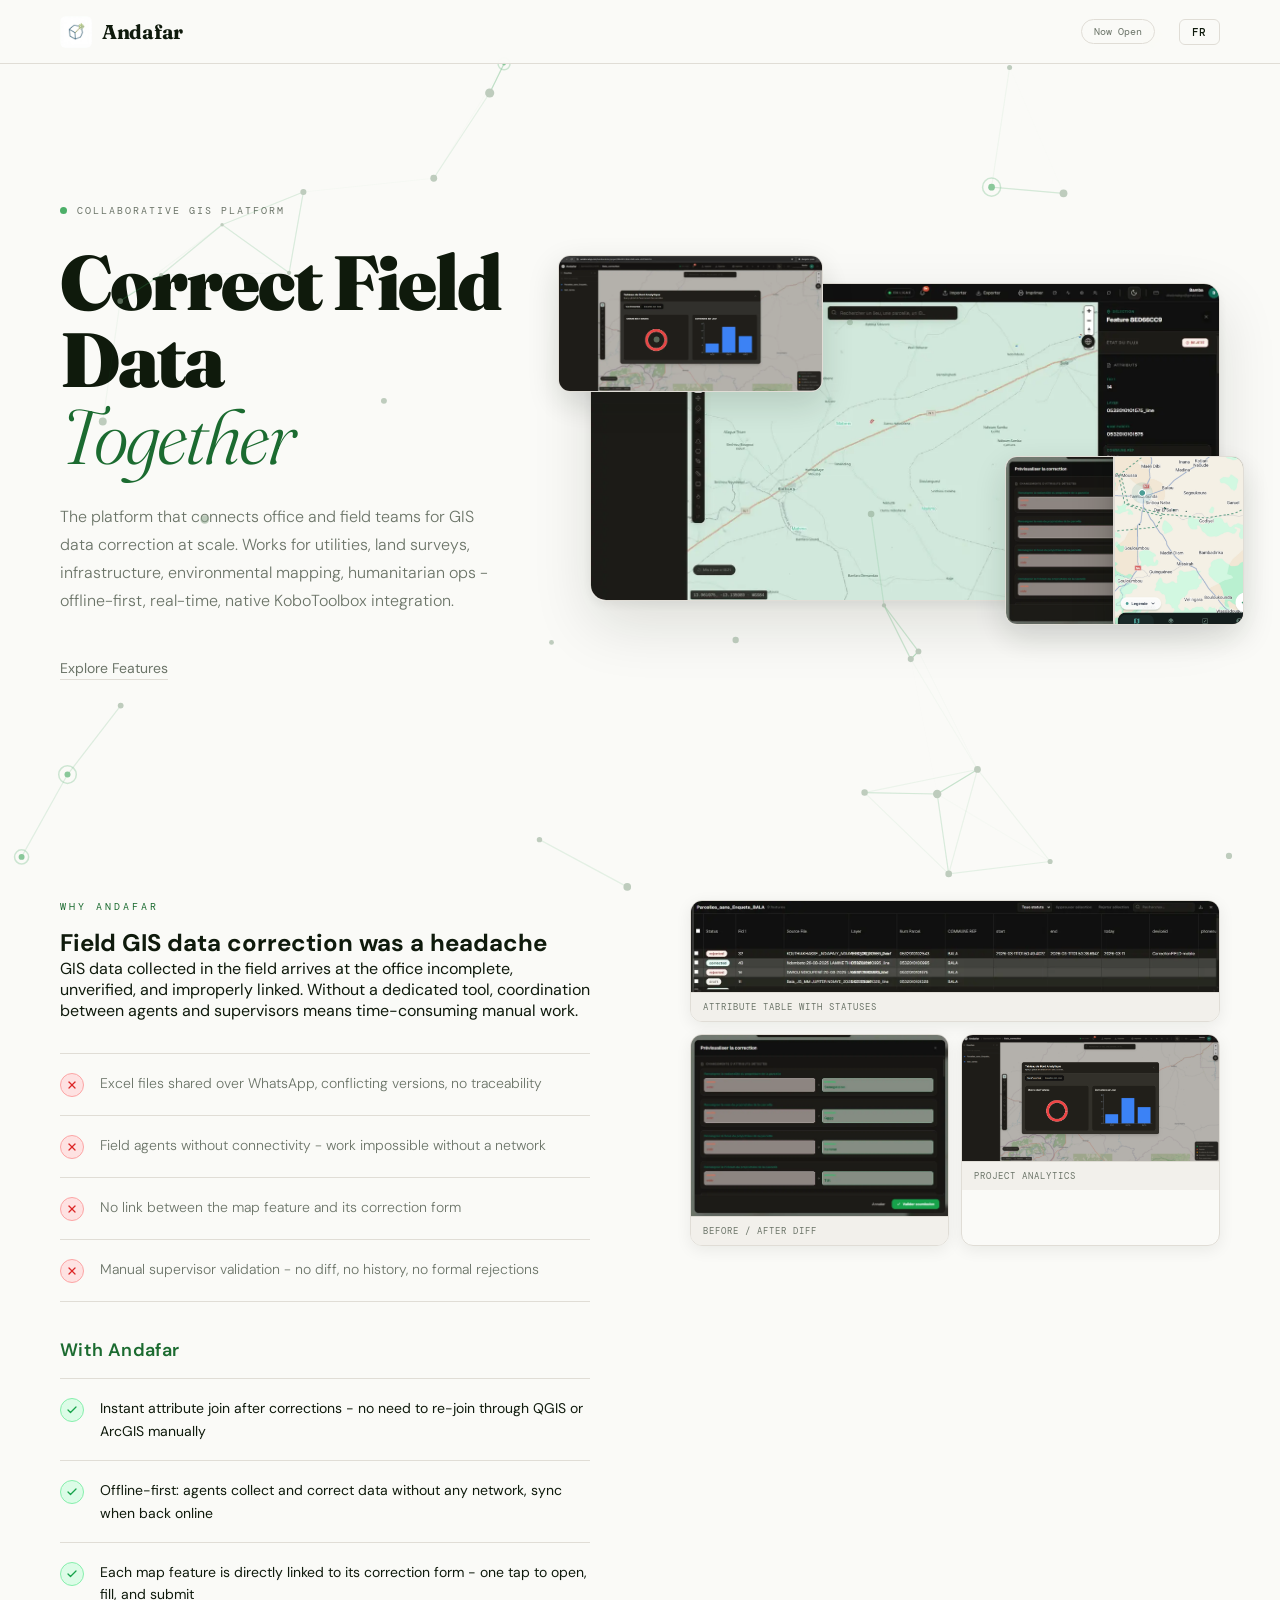
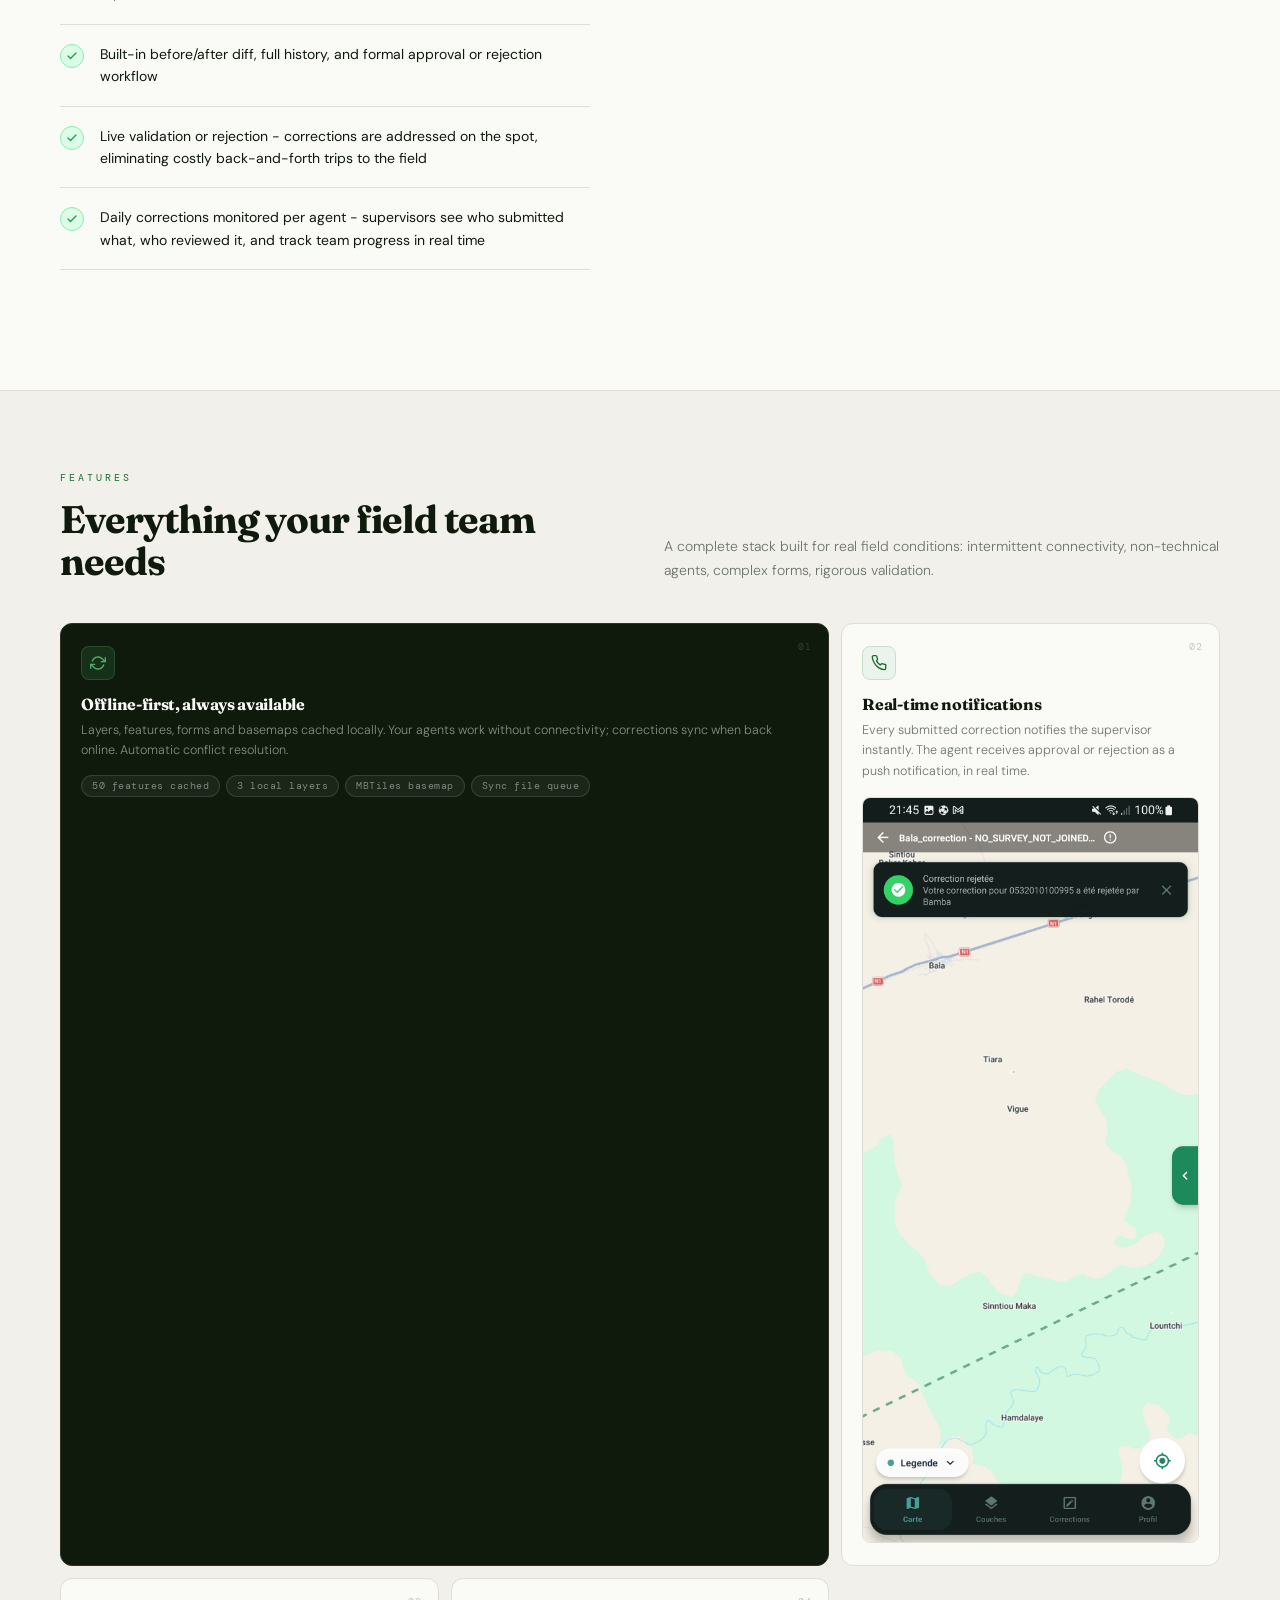
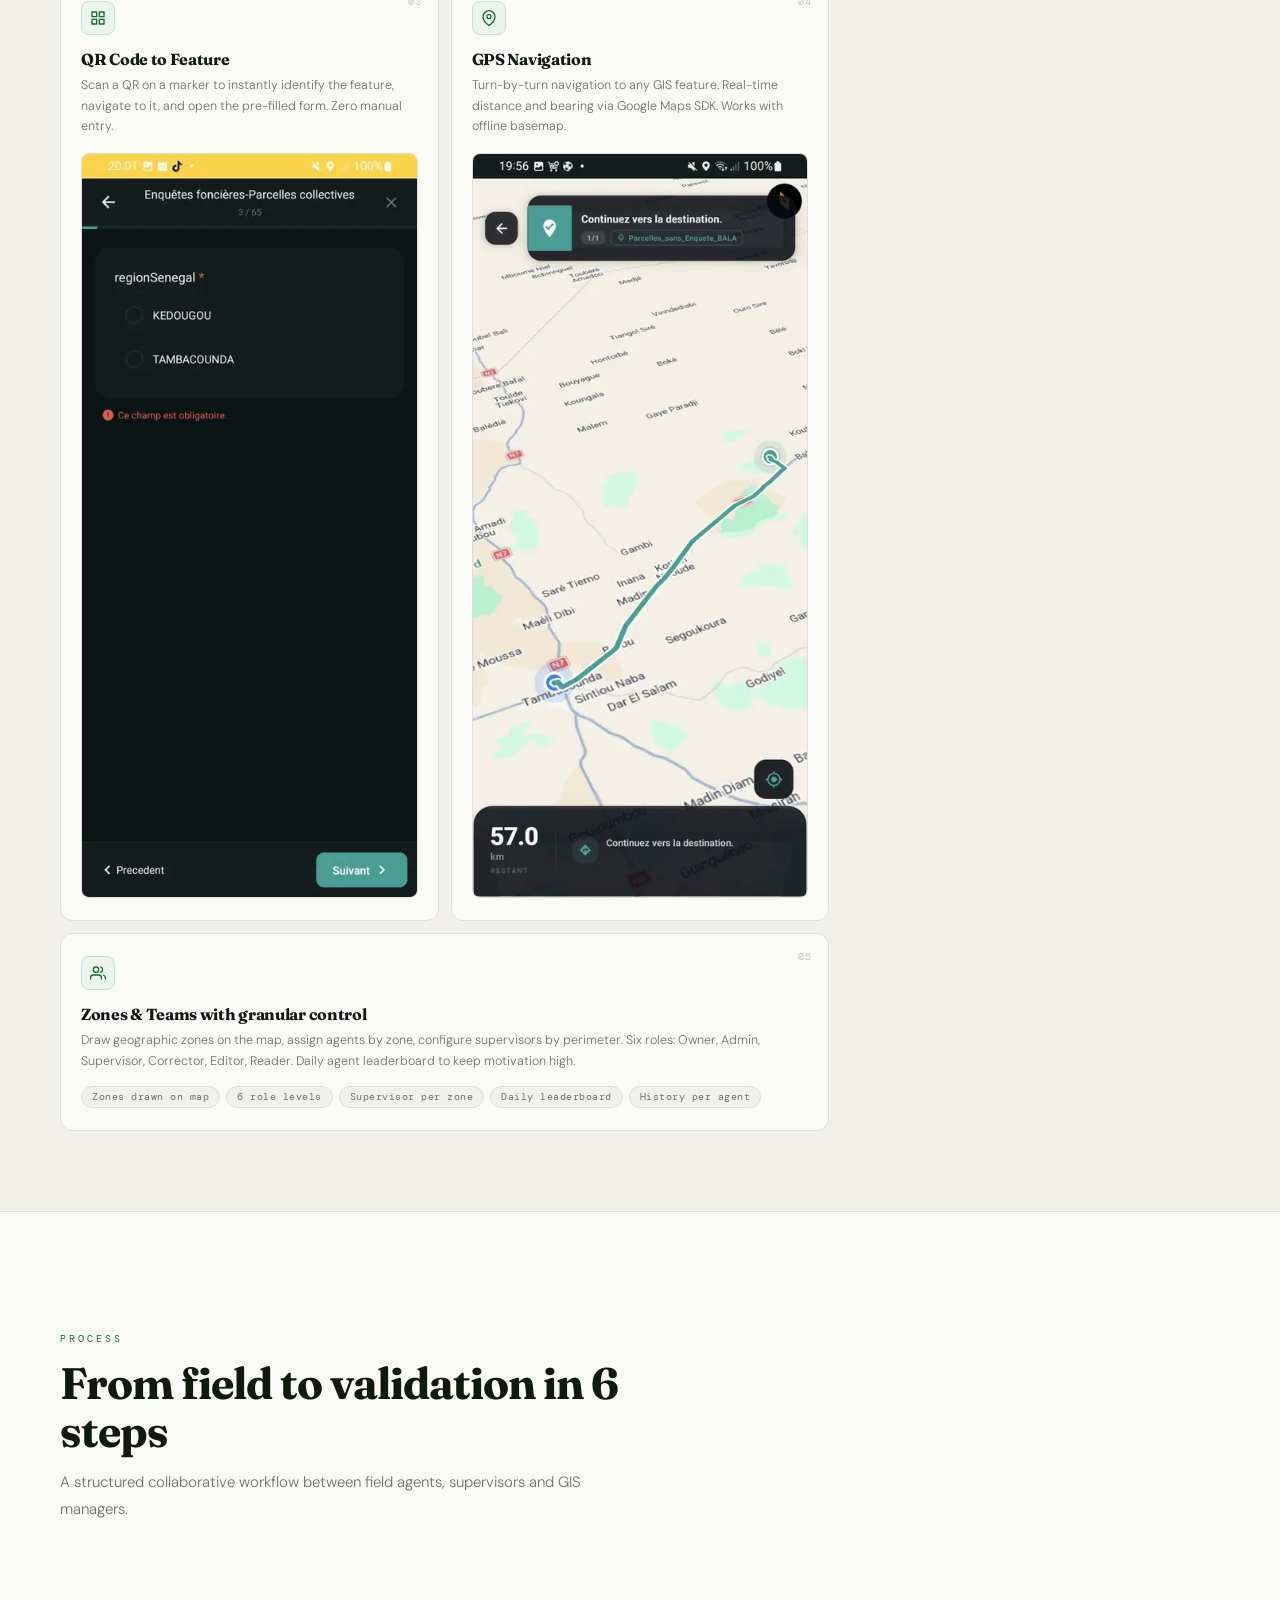
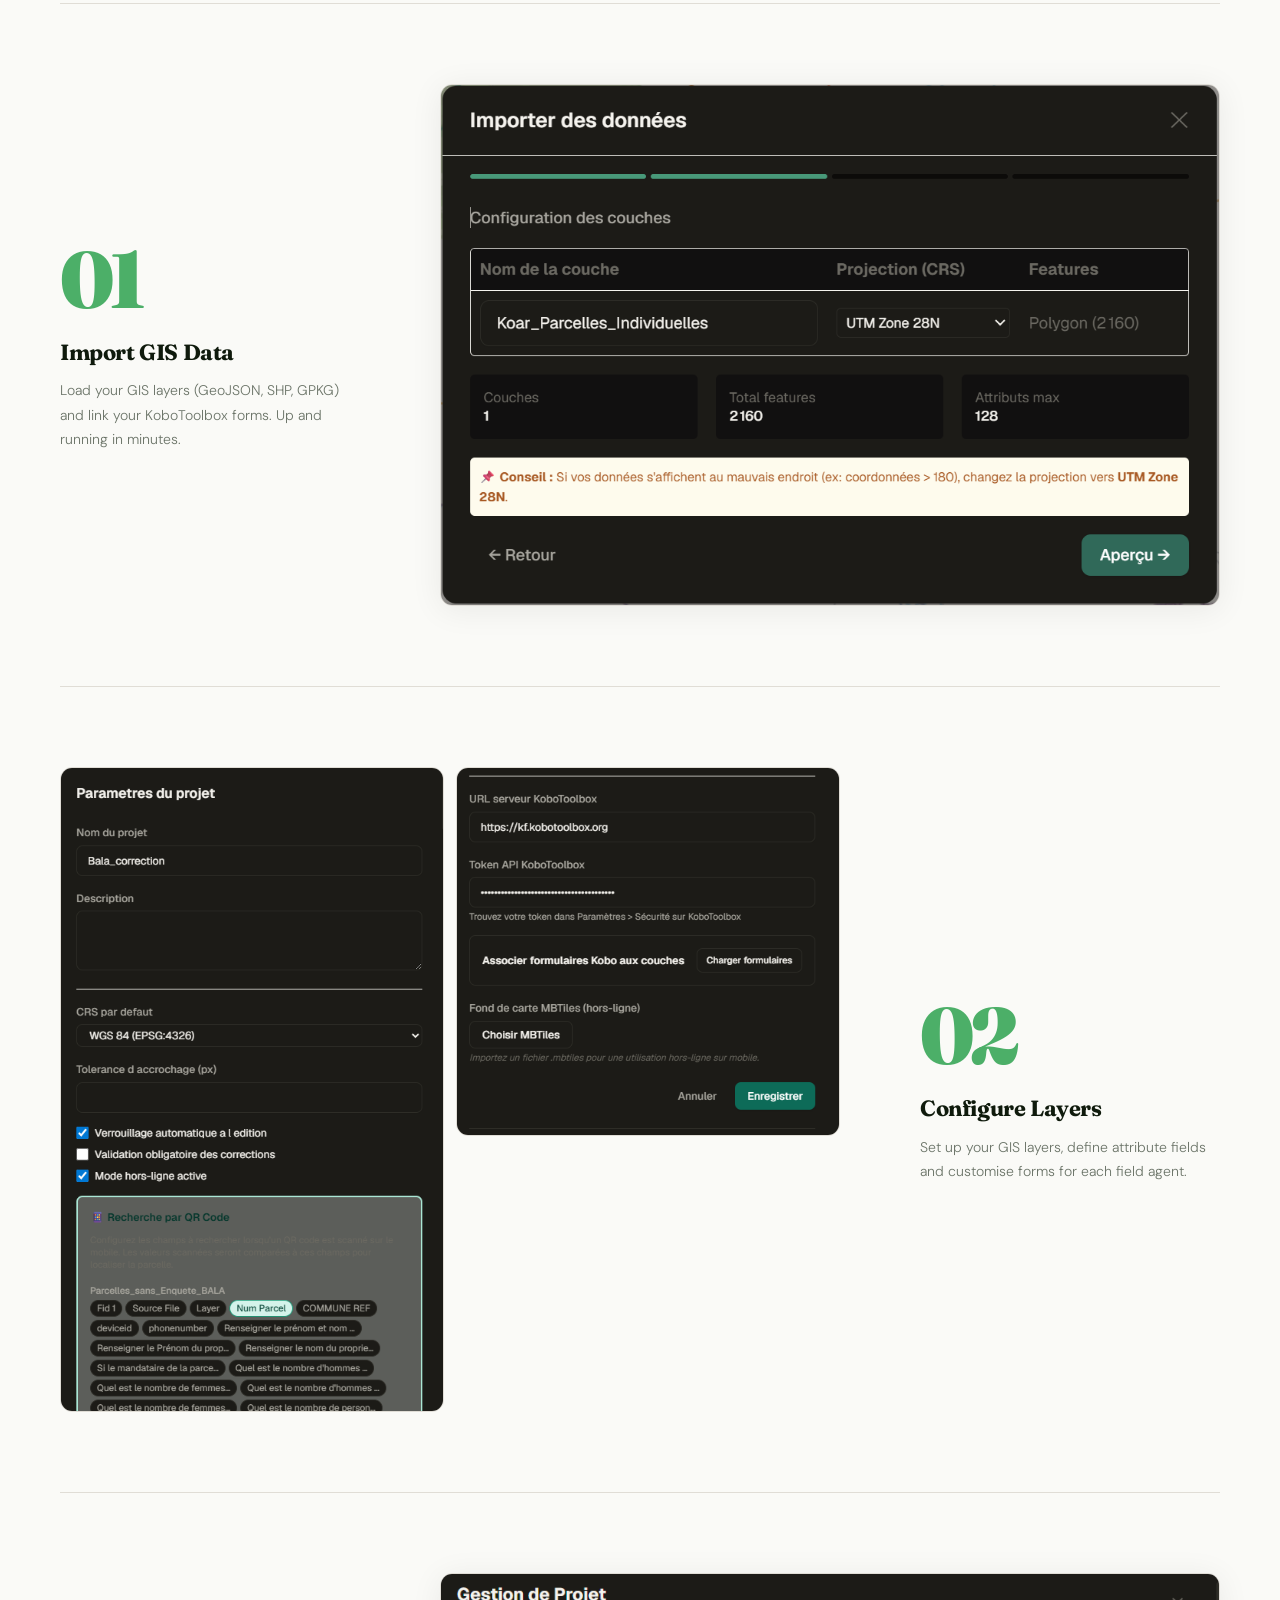
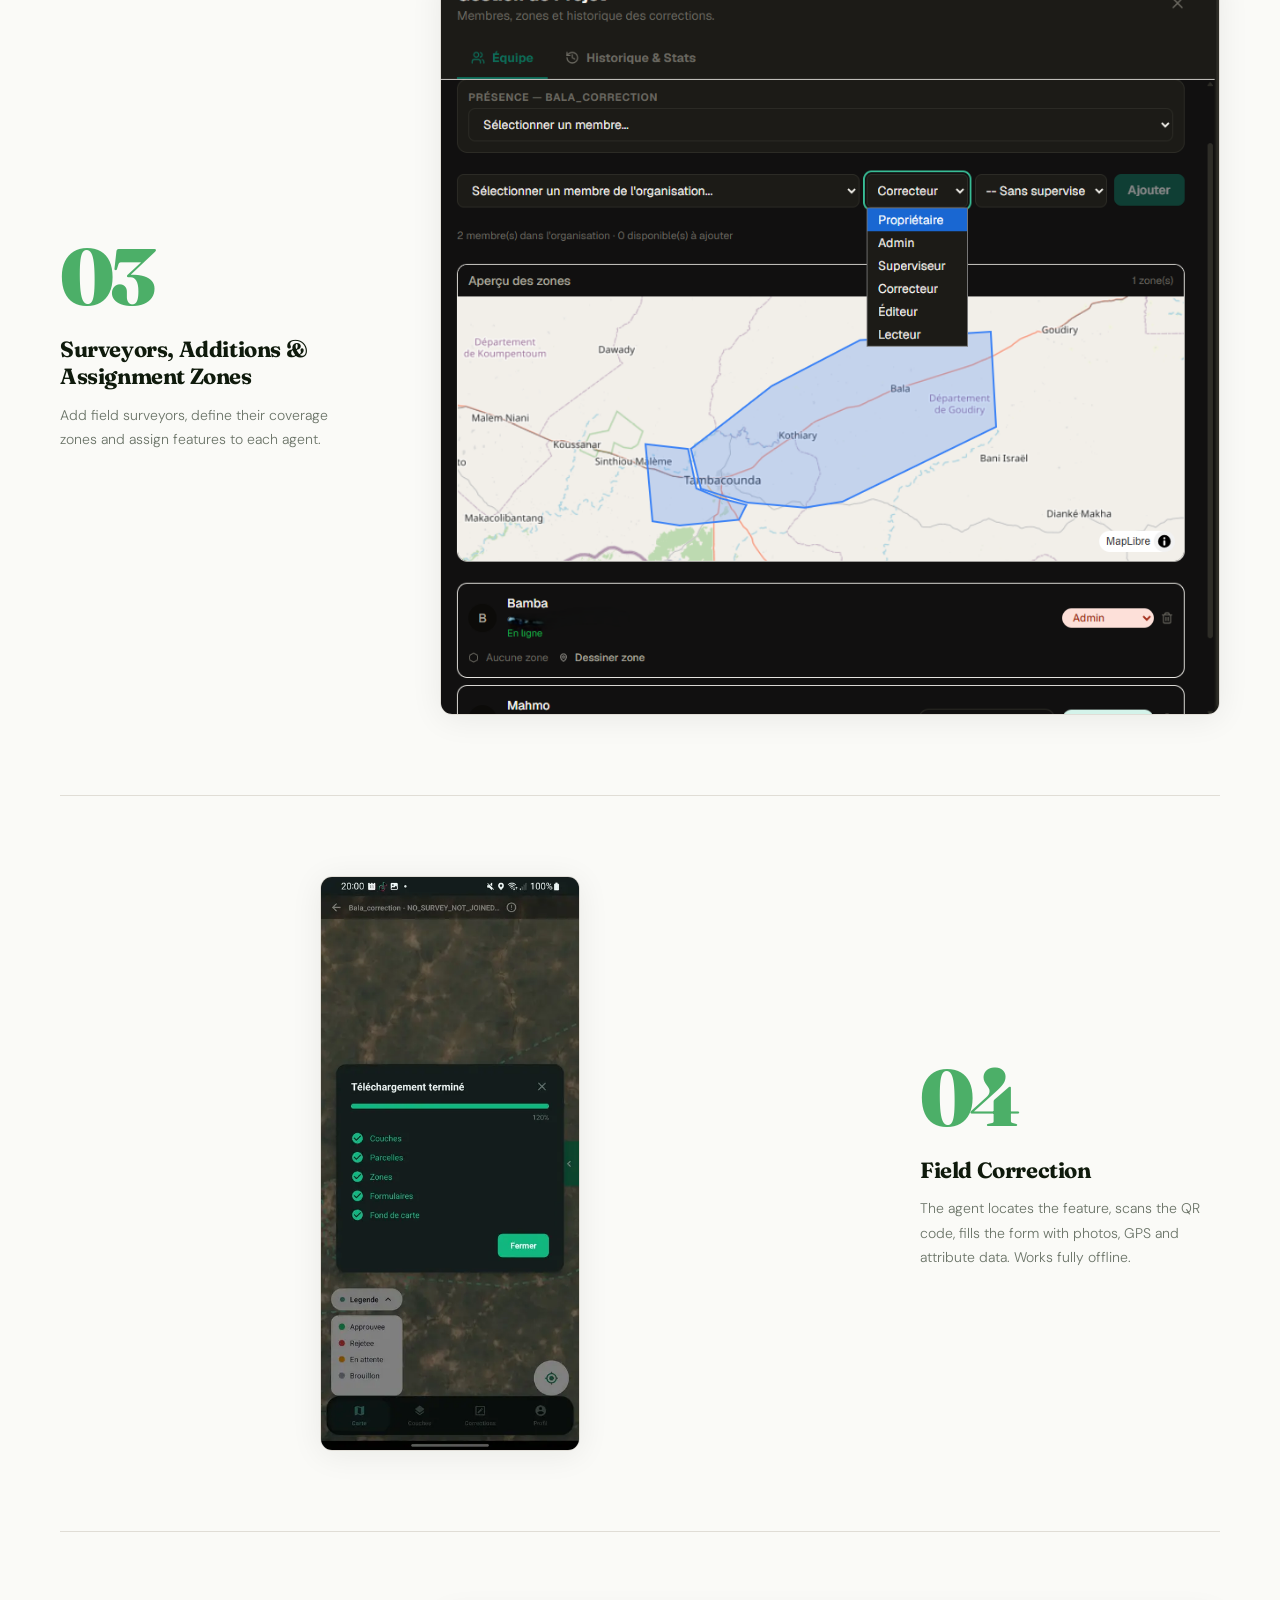
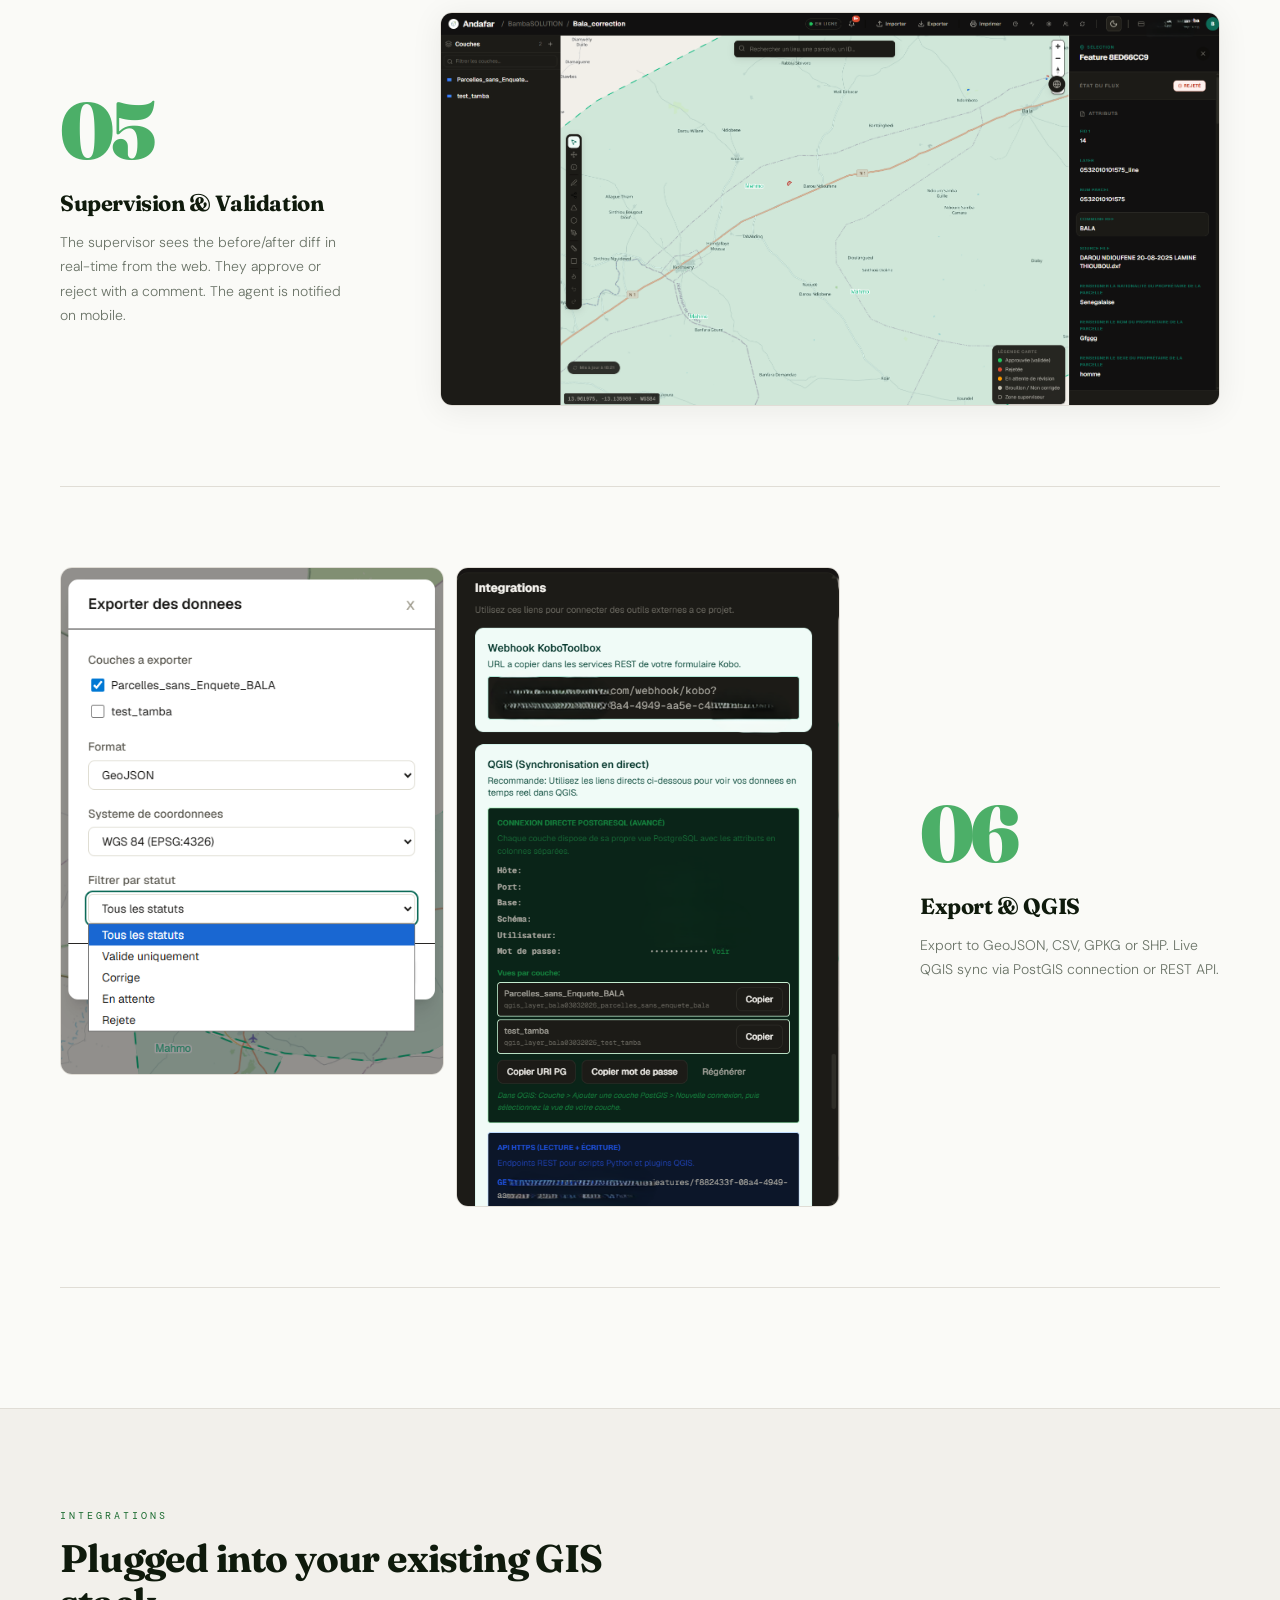
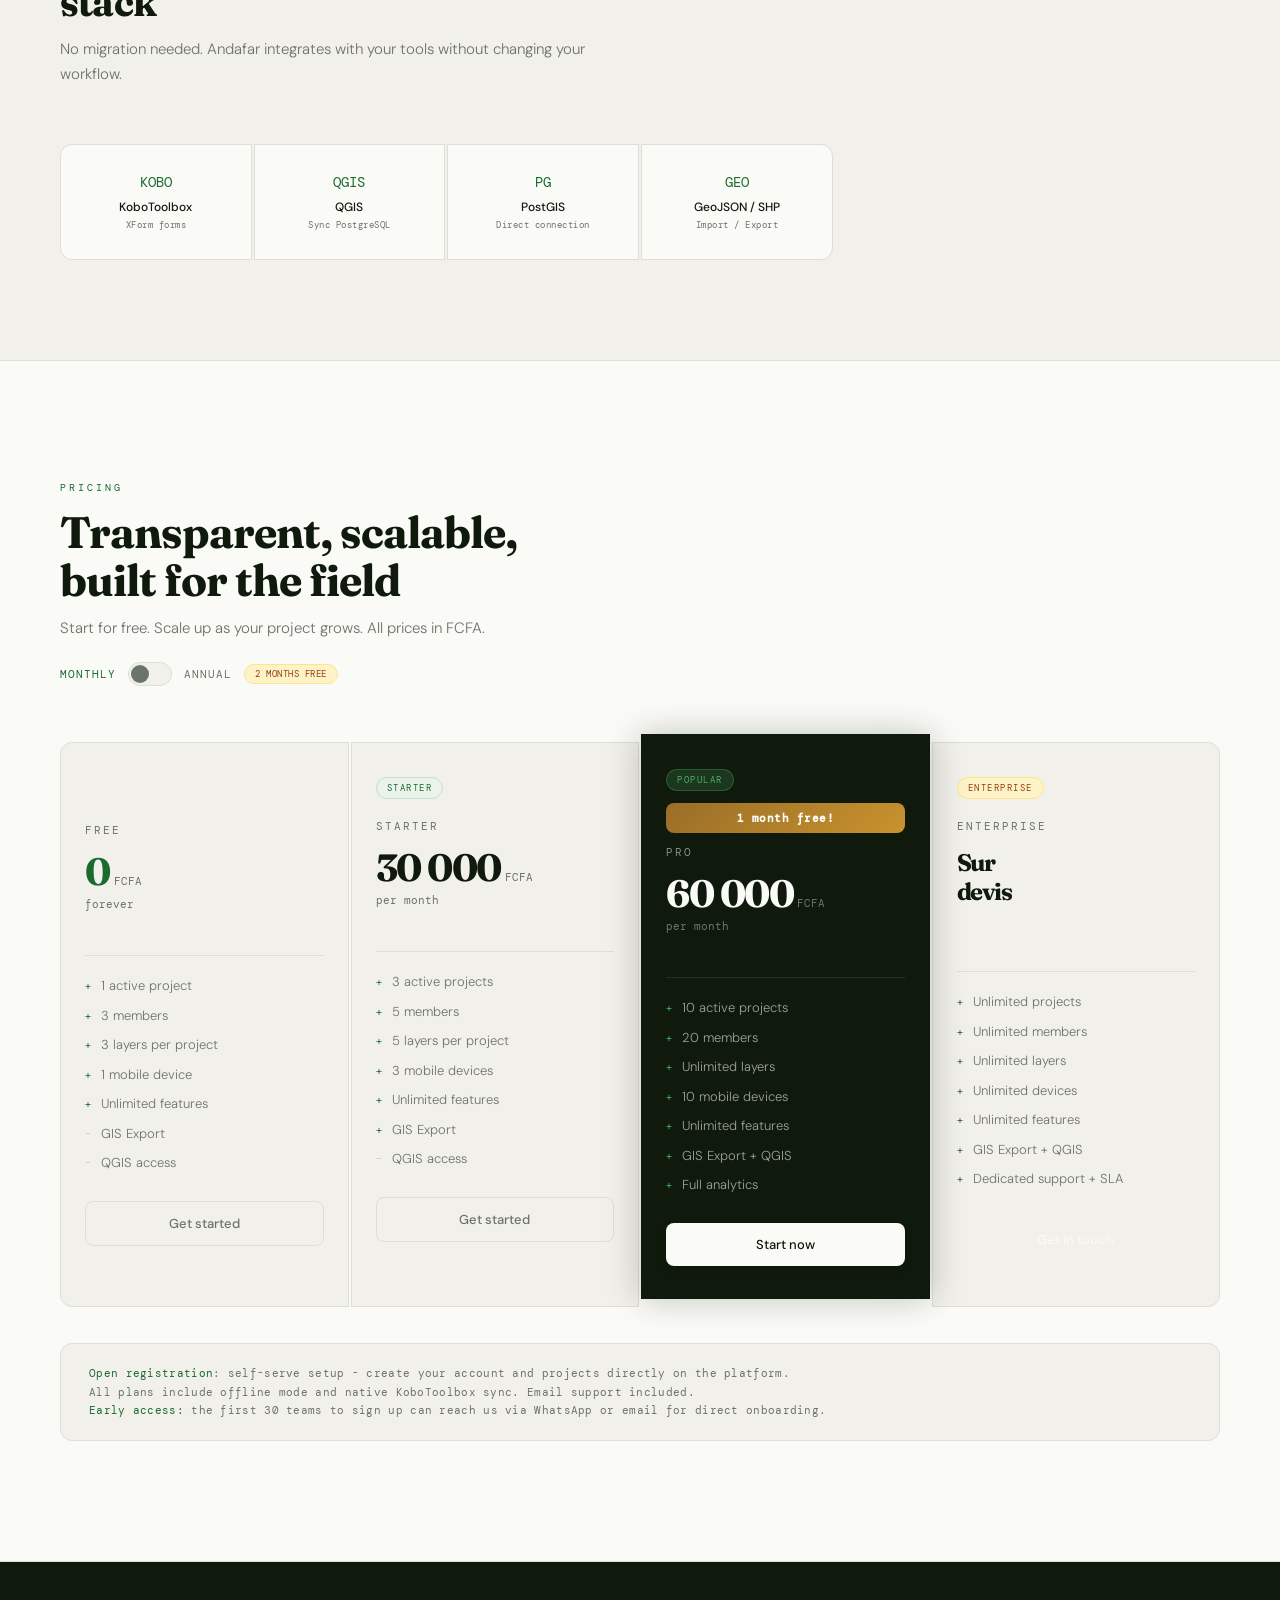
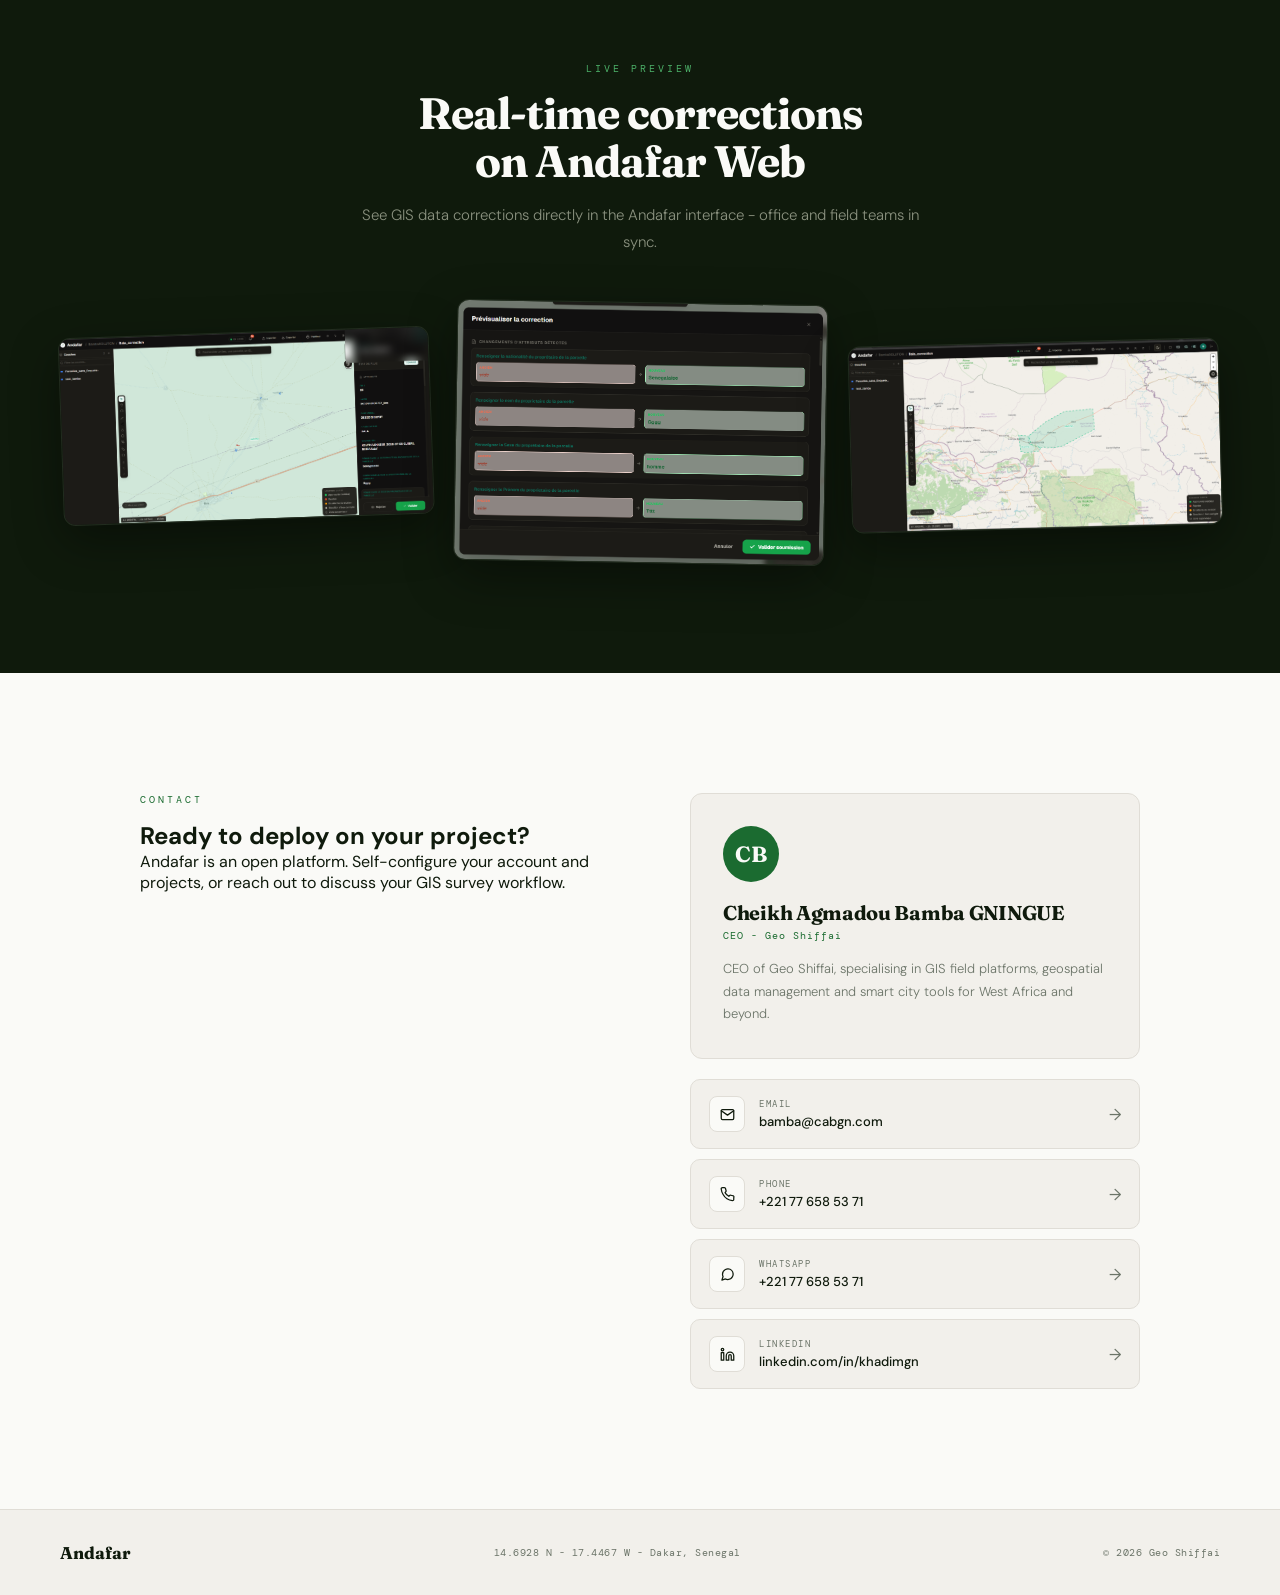
==== commit 3ef2fb88: "replace all em dashes with hyphens" ====
--- a/index.html
+++ b/index.html
@@ -3,16 +3,16 @@
 <head>
 <meta charset="UTF-8"/>
 <meta name="viewport" content="width=device-width, initial-scale=1.0"/>
-<title>Andafar — Correct Field GIS Data Together</title>
+<title>Andafar - Correct Field GIS Data Together</title>
 <link rel="preconnect" href="https://fonts.googleapis.com"/>
 <link rel="preconnect" href="https://fonts.gstatic.com" crossorigin/>
 <link href="https://fonts.googleapis.com/css2?family=Fraunces:ital,opsz,wght@0,9..144,300;0,9..144,500;0,9..144,700;0,9..144,900;1,9..144,400&family=DM+Sans:opsz,wght@9..40,300;9..40,400;9..40,500&family=DM+Mono:wght@300;400&display=swap" rel="stylesheet"/>
 <link rel="stylesheet" href="styles.css"/>
 <link rel="icon" type="image/png" href="logo.png"/>
-<meta name="description" content="Andafar — The collaborative GIS platform for correcting field data together. Offline-first, real-time, native KoboToolbox integration."/>
+<meta name="description" content="Andafar - The collaborative GIS platform for correcting field data together. Offline-first, real-time, native KoboToolbox integration."/>
 <meta name="theme-color" content="#1B6B30"/>
-<meta property="og:title" content="Andafar — Correct Field GIS Data Together"/>
-<meta property="og:description" content="The platform that connects office and field teams for GIS data correction at any scale — utilities, land surveys, infrastructure, and more."/>
+<meta property="og:title" content="Andafar - Correct Field GIS Data Together"/>
+<meta property="og:description" content="The platform that connects office and field teams for GIS data correction at any scale - utilities, land surveys, infrastructure, and more."/>
 <meta property="og:type" content="website"/>
 <meta property="og:image" content="logo.png"/>
 <meta name="twitter:card" content="summary_large_image"/>
@@ -44,7 +44,7 @@
       <h1 class="hero-title">
         Correct Field Data<br/><span class="line-accent">Together</span>
       </h1>
-      <p class="hero-sub">The platform that connects office and field teams for GIS data correction at scale. Works for utilities, land surveys, infrastructure, environmental mapping, humanitarian ops — offline-first, real-time, native KoboToolbox integration.</p>
+      <p class="hero-sub">The platform that connects office and field teams for GIS data correction at scale. Works for utilities, land surveys, infrastructure, environmental mapping, humanitarian ops - offline-first, real-time, native KoboToolbox integration.</p>
       <div class="hero-actions">
         <a href="#features" class="btn-ghost">Explore Features</a>
       </div>
@@ -80,7 +80,7 @@
           <div class="pain-marker">
             <svg viewBox="0 0 24 24" fill="none" stroke="#DC2626" stroke-width="2.5" stroke-linecap="round"><line x1="18" y1="6" x2="6" y2="18"/><line x1="6" y1="6" x2="18" y2="18"/></svg>
           </div>
-          <span class="pain-text">Field agents without connectivity — work impossible without a network</span>
+          <span class="pain-text">Field agents without connectivity - work impossible without a network</span>
         </li>
         <li class="pain-item">
           <div class="pain-marker">
@@ -92,7 +92,7 @@
           <div class="pain-marker">
             <svg viewBox="0 0 24 24" fill="none" stroke="#DC2626" stroke-width="2.5" stroke-linecap="round"><line x1="18" y1="6" x2="6" y2="18"/><line x1="6" y1="6" x2="18" y2="18"/></svg>
           </div>
-          <span class="pain-text">Manual supervisor validation — no diff, no history, no formal rejections</span>
+          <span class="pain-text">Manual supervisor validation - no diff, no history, no formal rejections</span>
         </li>
       </ul>
 
@@ -102,7 +102,7 @@
           <div class="pro-marker">
             <svg viewBox="0 0 24 24" fill="none" stroke="#16A34A" stroke-width="2.5" stroke-linecap="round" stroke-linejoin="round"><polyline points="20 6 9 17 4 12"/></svg>
           </div>
-          <span class="pro-text">Instant attribute join after corrections — no need to re-join through QGIS or ArcGIS manually</span>
+          <span class="pro-text">Instant attribute join after corrections - no need to re-join through QGIS or ArcGIS manually</span>
         </li>
         <li class="pro-item">
           <div class="pro-marker">
@@ -114,7 +114,7 @@
           <div class="pro-marker">
             <svg viewBox="0 0 24 24" fill="none" stroke="#16A34A" stroke-width="2.5" stroke-linecap="round" stroke-linejoin="round"><polyline points="20 6 9 17 4 12"/></svg>
           </div>
-          <span class="pro-text">Each map feature is directly linked to its correction form — one tap to open, fill, and submit</span>
+          <span class="pro-text">Each map feature is directly linked to its correction form - one tap to open, fill, and submit</span>
         </li>
         <li class="pro-item">
           <div class="pro-marker">
@@ -126,13 +126,13 @@
           <div class="pro-marker">
             <svg viewBox="0 0 24 24" fill="none" stroke="#16A34A" stroke-width="2.5" stroke-linecap="round" stroke-linejoin="round"><polyline points="20 6 9 17 4 12"/></svg>
           </div>
-          <span class="pro-text">Live validation or rejection — corrections are addressed on the spot, eliminating costly back-and-forth trips to the field</span>
+          <span class="pro-text">Live validation or rejection - corrections are addressed on the spot, eliminating costly back-and-forth trips to the field</span>
         </li>
         <li class="pro-item">
           <div class="pro-marker">
             <svg viewBox="0 0 24 24" fill="none" stroke="#16A34A" stroke-width="2.5" stroke-linecap="round" stroke-linejoin="round"><polyline points="20 6 9 17 4 12"/></svg>
           </div>
-          <span class="pro-text">Daily corrections monitored per agent — supervisors see who submitted what, who reviewed it, and track team progress in real time</span>
+          <span class="pro-text">Daily corrections monitored per agent - supervisors see who submitted what, who reviewed it, and track team progress in real time</span>
         </li>
       </ul>
     </div>
@@ -459,7 +459,7 @@
       </div>
     </div>
     <p class="pricing-note">
-      <b>Open registration</b>: self-serve setup — create your account and projects directly on the platform.<br/>
+      <b>Open registration</b>: self-serve setup - create your account and projects directly on the platform.<br/>
       All plans include offline mode and native KoboToolbox sync. Email support included.<br/>
       <b>Early access:</b> the first 30 teams to sign up can reach us via WhatsApp or email for direct onboarding.
     </p>
@@ -472,7 +472,7 @@
     <div class="reveal">
       <span class="section-label">Live Preview</span>
       <h2>Real-time corrections<br/>on Andafar Web</h2>
-      <p>See GIS data corrections directly in the Andafar interface — office and field teams in sync.</p>
+      <p>See GIS data corrections directly in the Andafar interface - office and field teams in sync.</p>
     </div>
     <div class="screenshots-grid">
       <div class="screenshot-card reveal" style="transition-delay:0.0s">
--- a/styles.css
+++ b/styles.css
@@ -1,5 +1,5 @@
-/* ==========================================================================
-   Andafar — Landing Page Styles
+﻿/* ==========================================================================
+   Andafar - Landing Page Styles
    ========================================================================== */
 
 /* ---------- RESET ---------- */
@@ -473,7 +473,7 @@
 .wf-step:last-child { border-bottom: 1px solid var(--border); }
 .wf-step.in-view { opacity: 1; transform: translateX(0); }
 
-/* Even steps flip — image on left, text on right */
+/* Even steps flip - image on left, text on right */
 .wf-step:nth-child(even) {
   flex-direction: row-reverse;
 }
@@ -525,7 +525,7 @@
 }
 .wf-step-images .wf-step-img { box-shadow: none; }
 
-/* Portrait/mobile screenshot (step 04) — centered in its flex slot */
+/* Portrait/mobile screenshot (step 04) - centered in its flex slot */
 .wf-step > .wf-step-img--portrait {
   flex: 0 0 auto;
   width: 260px;
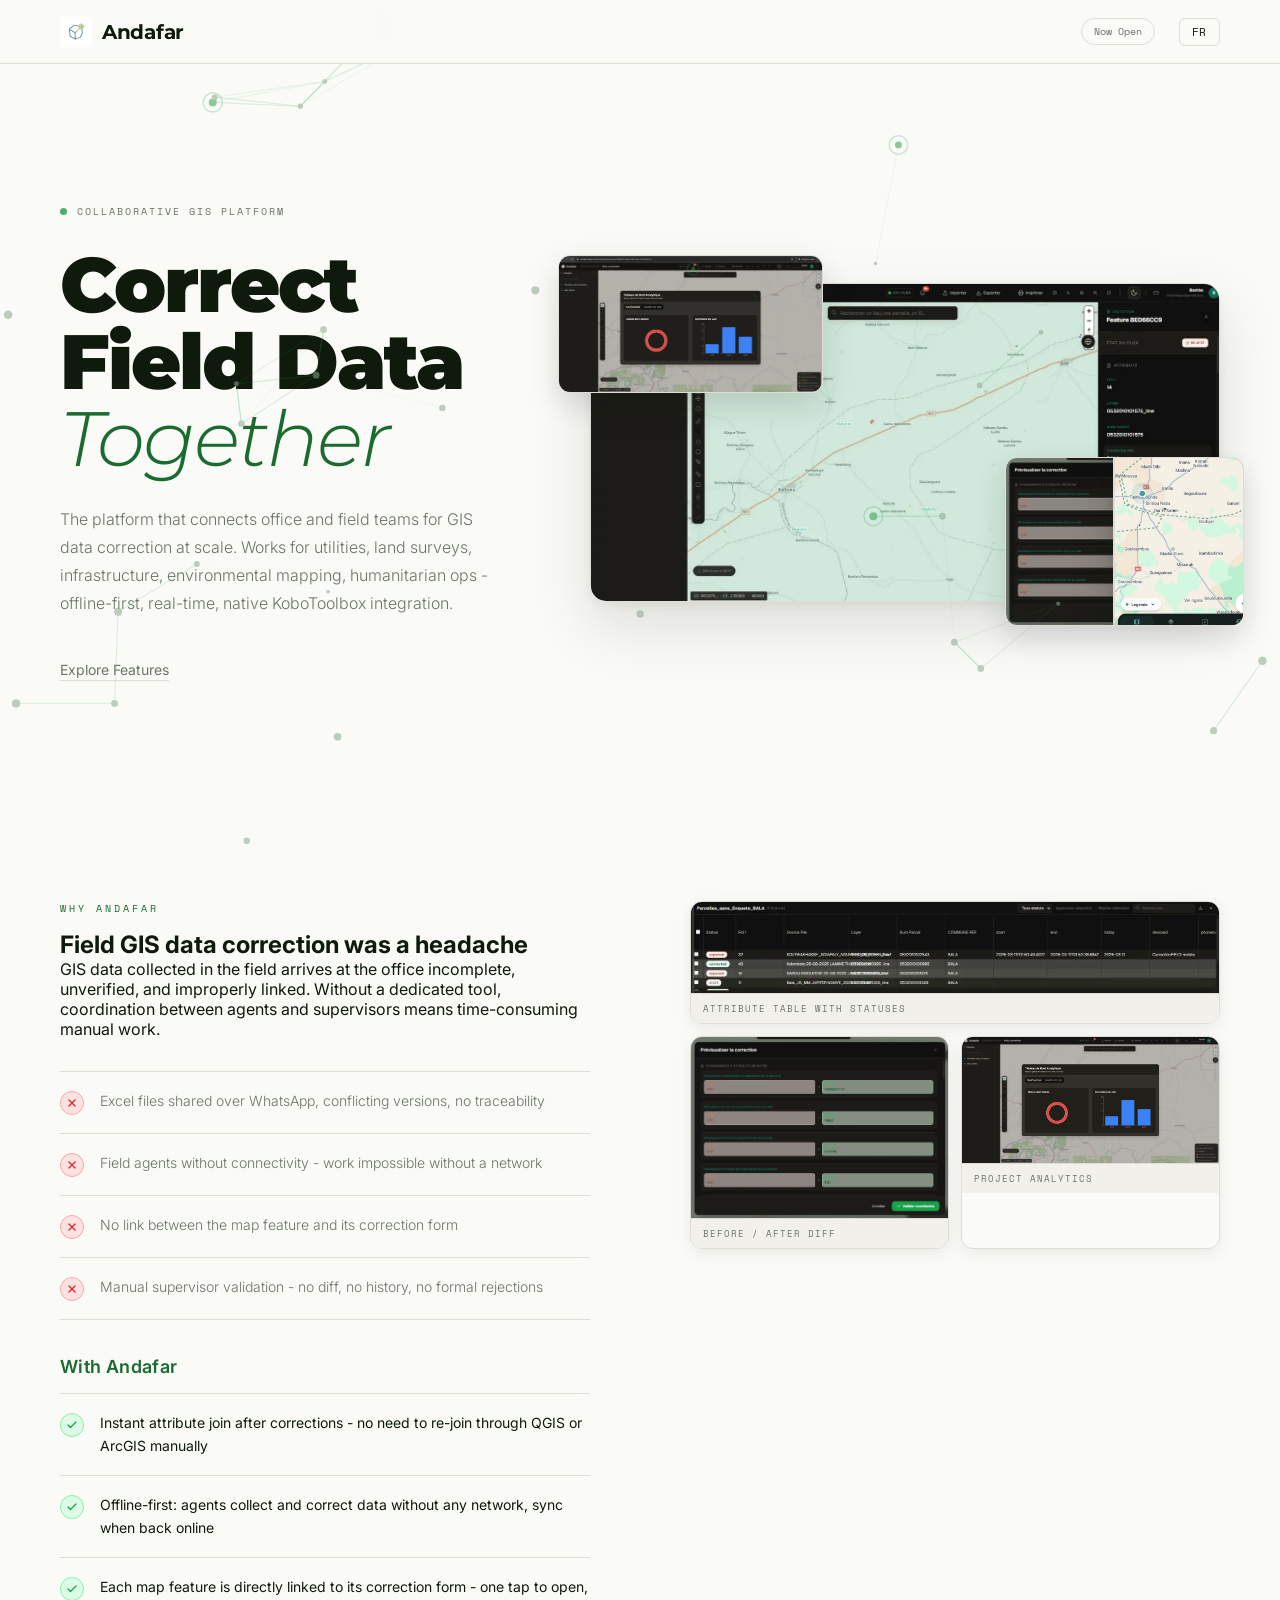
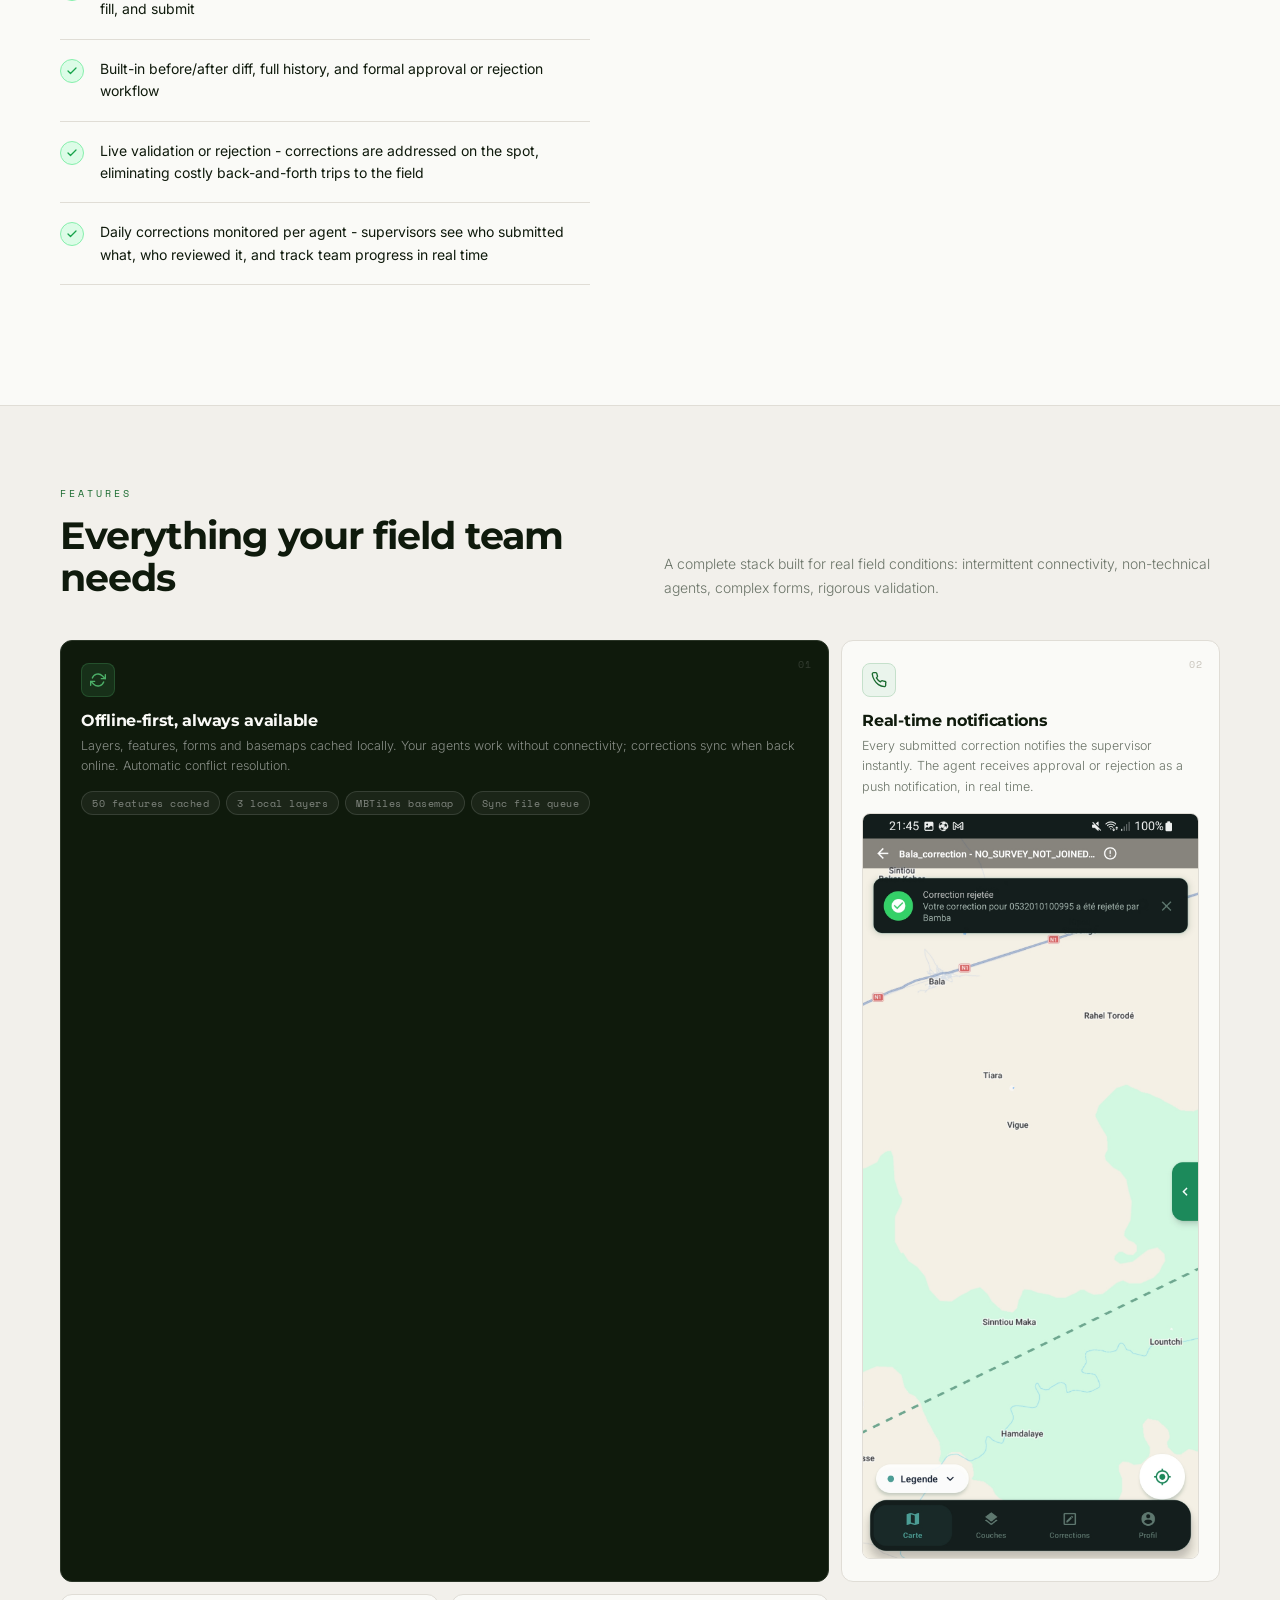
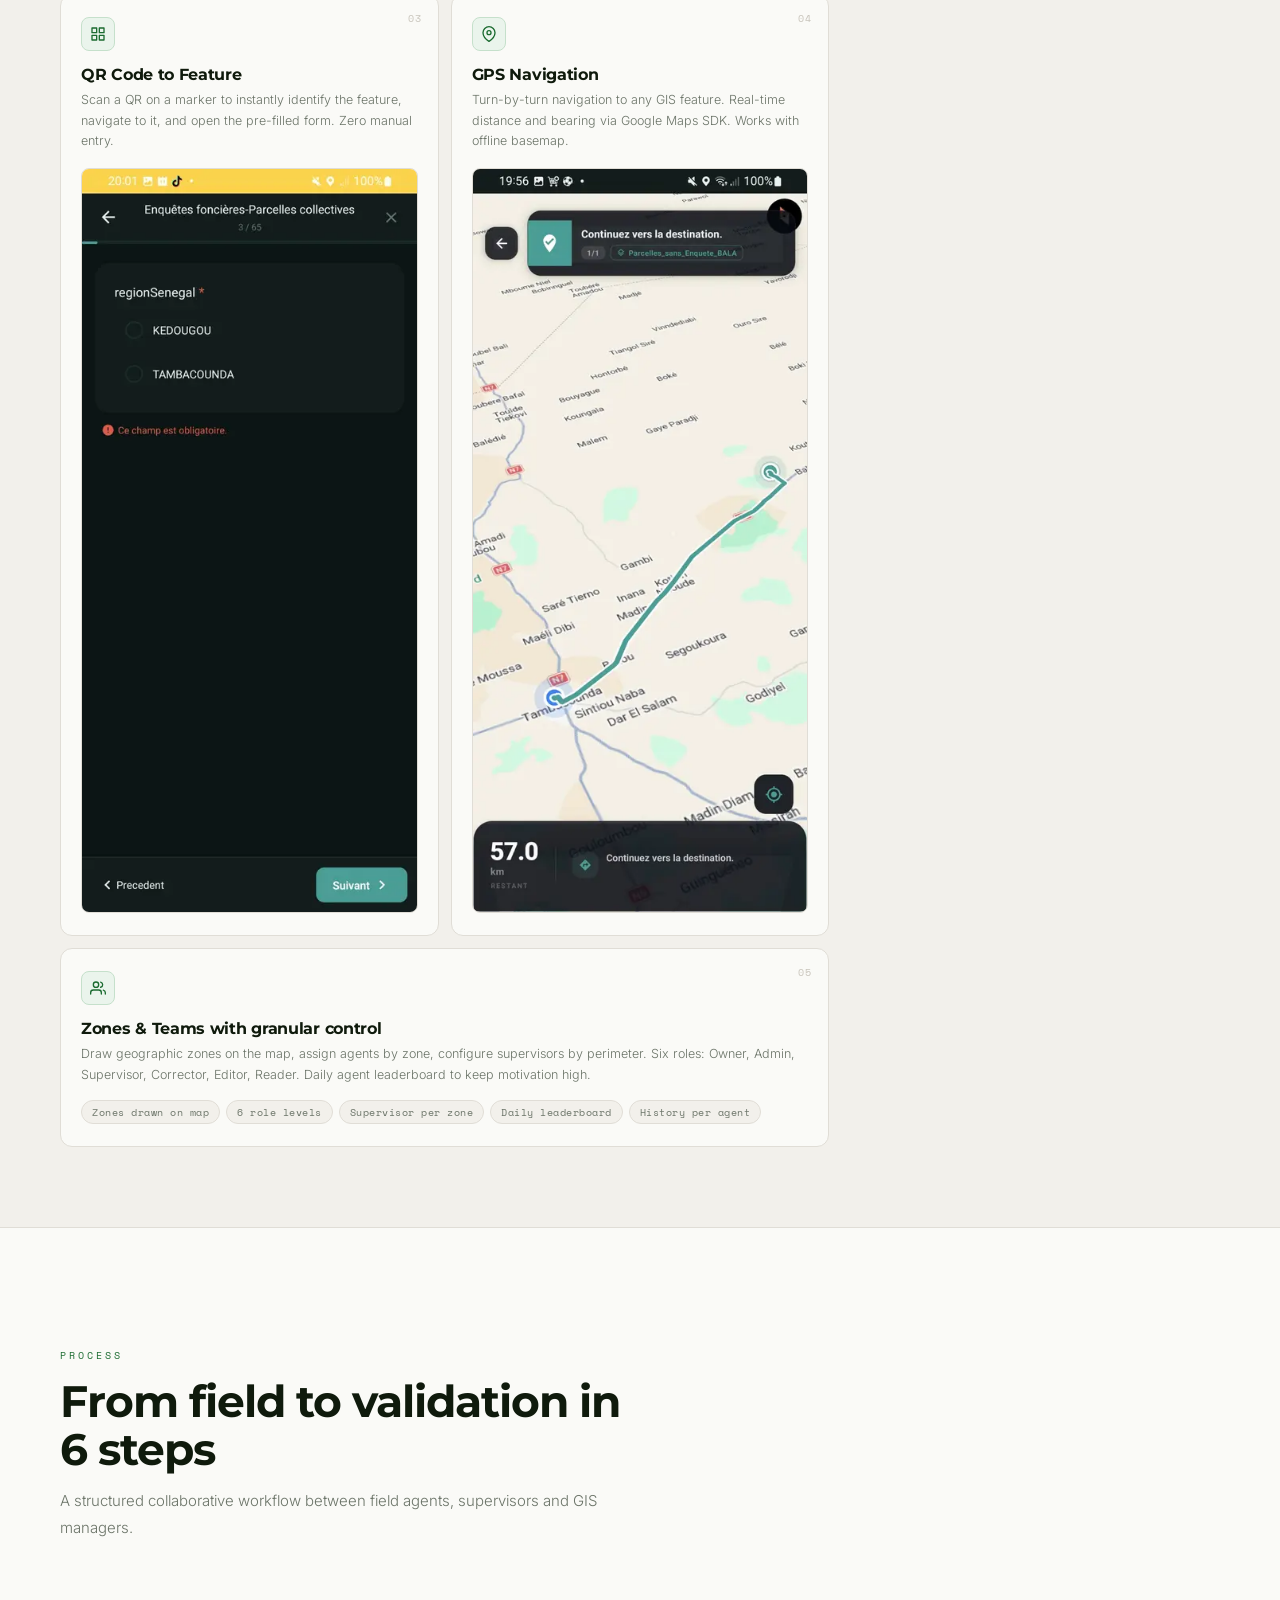
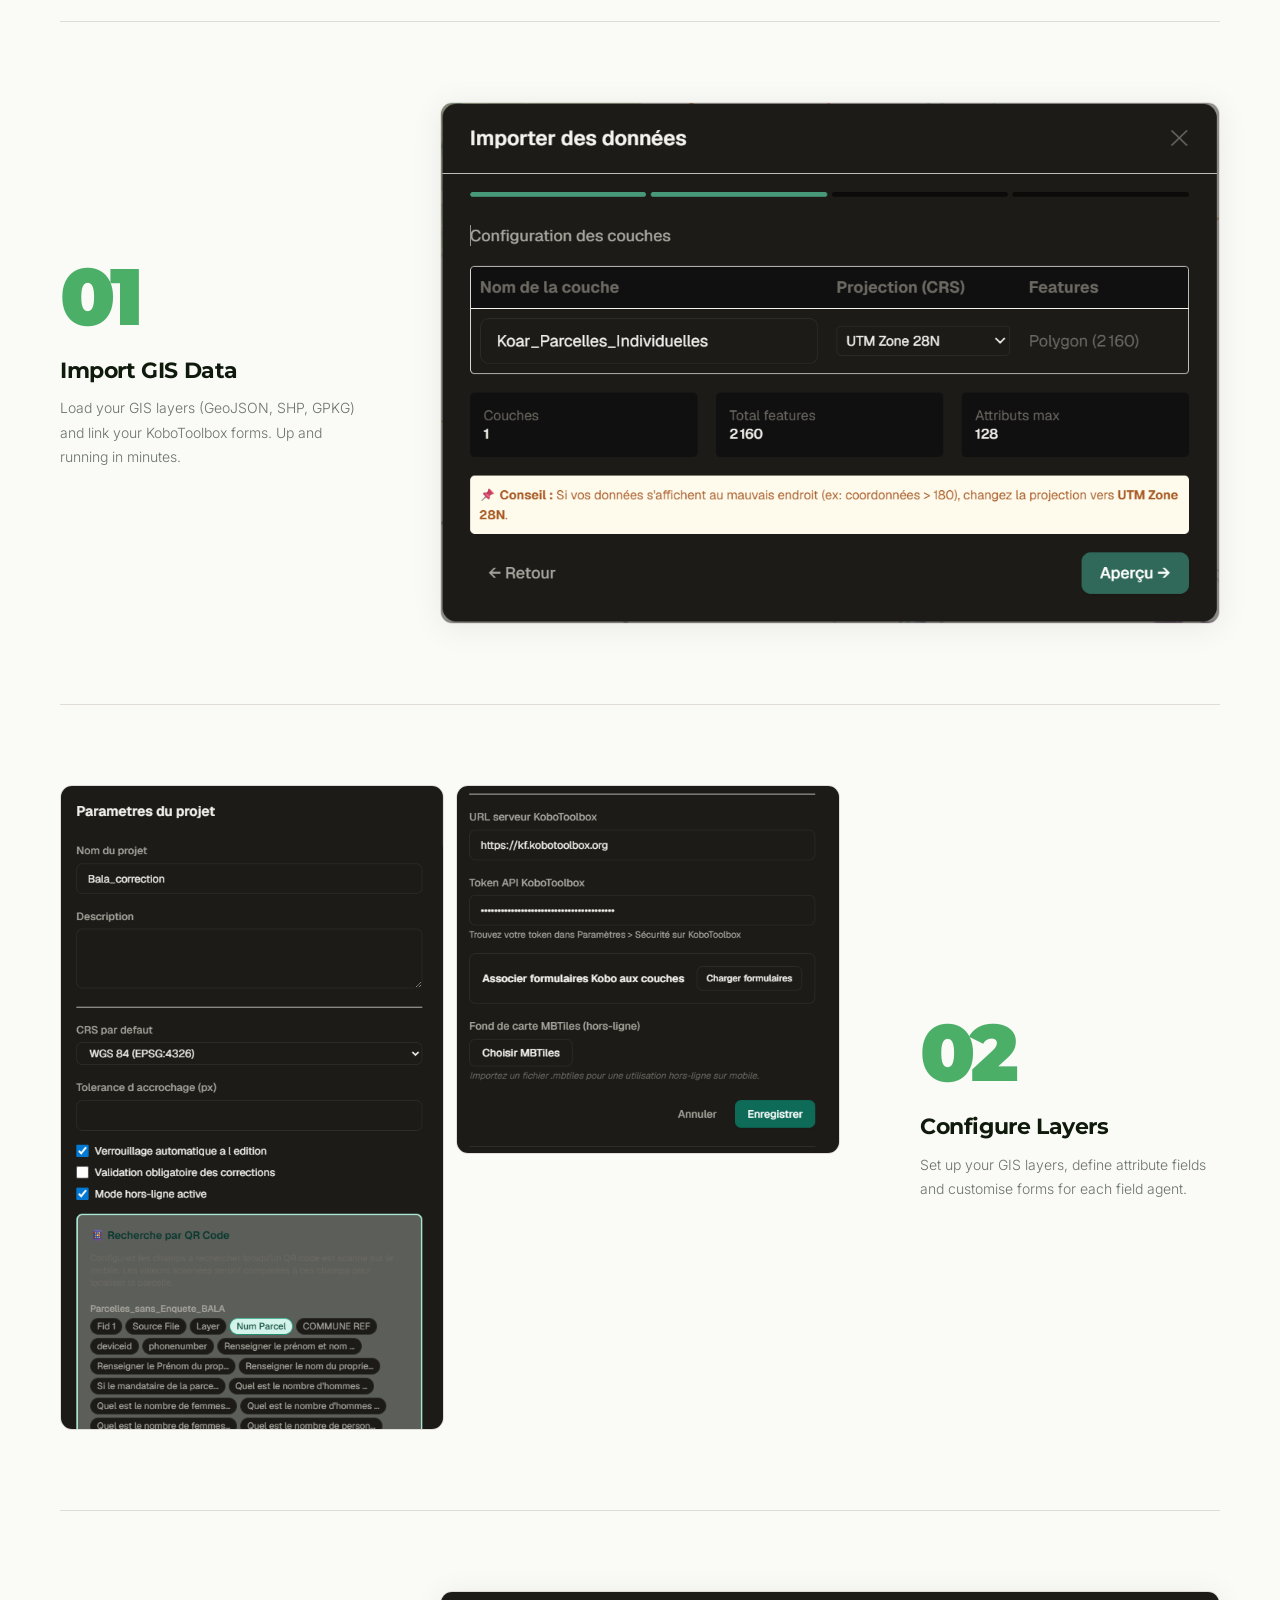
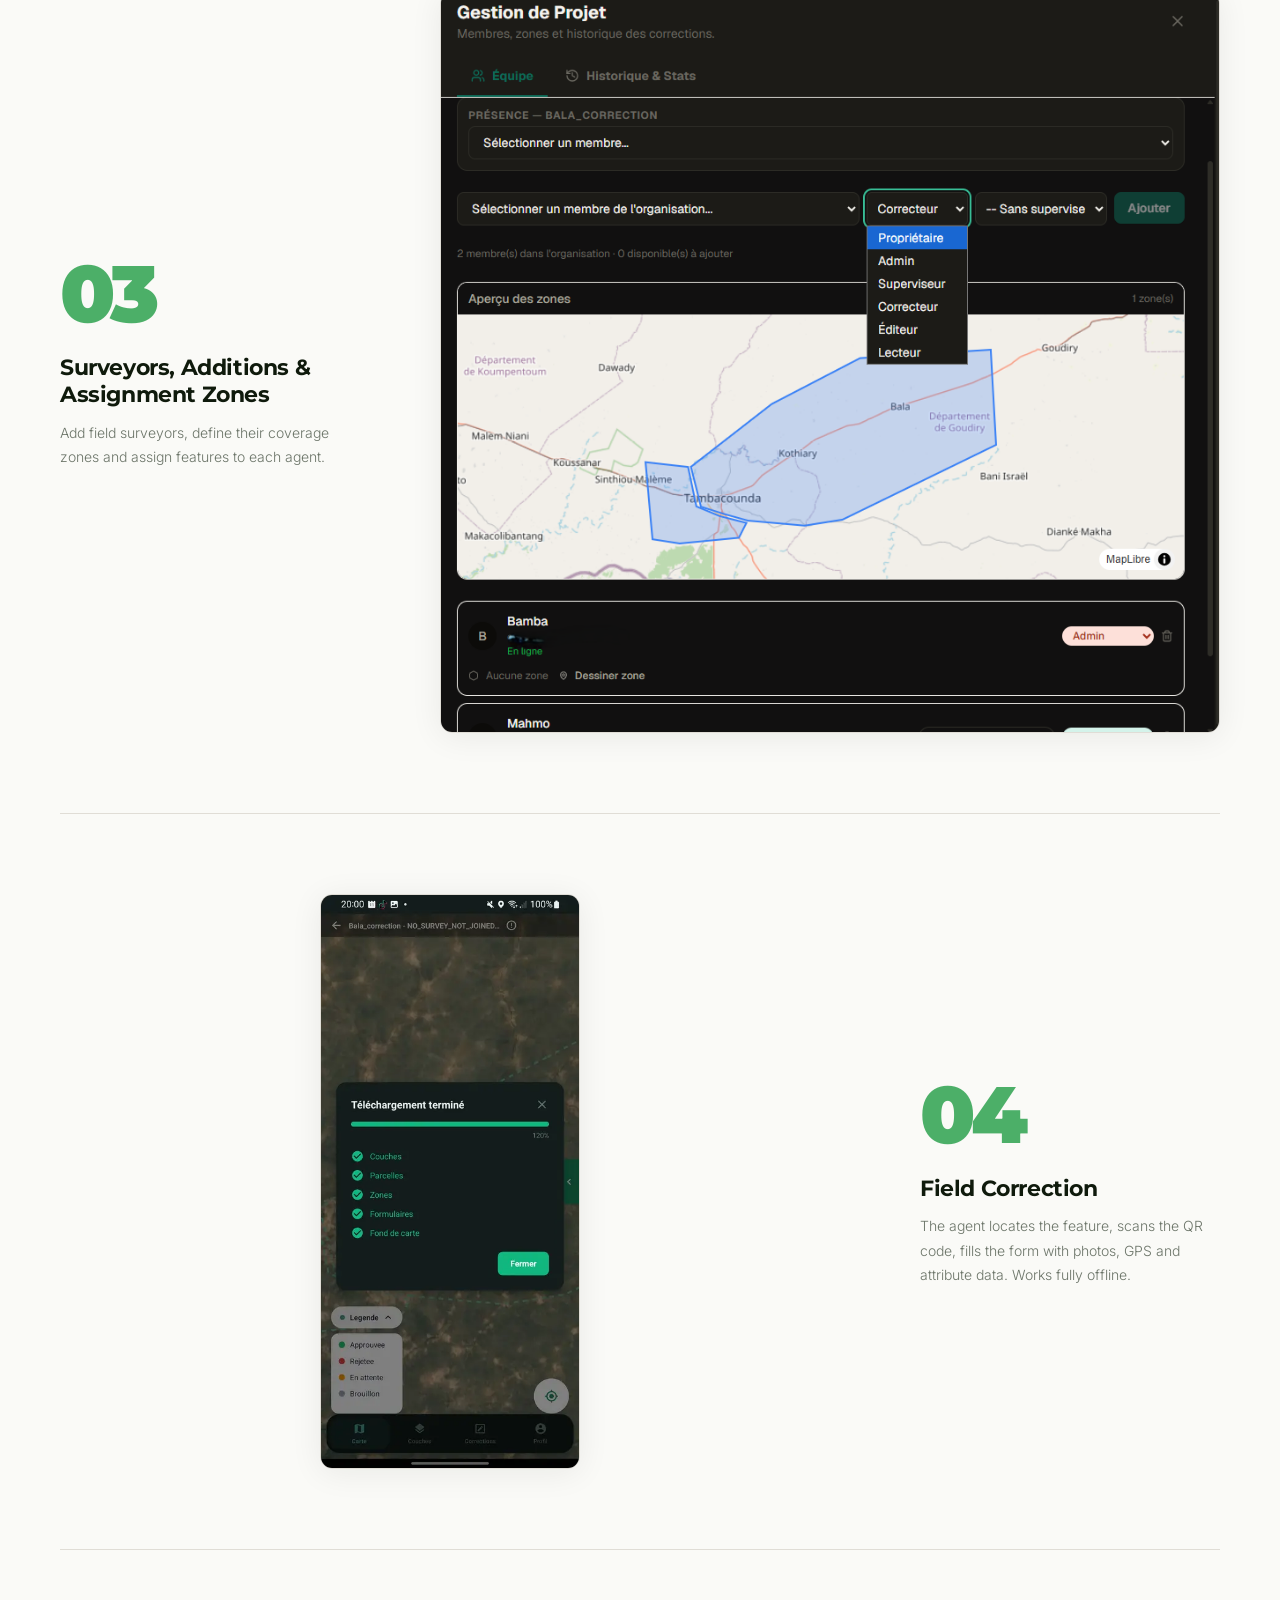
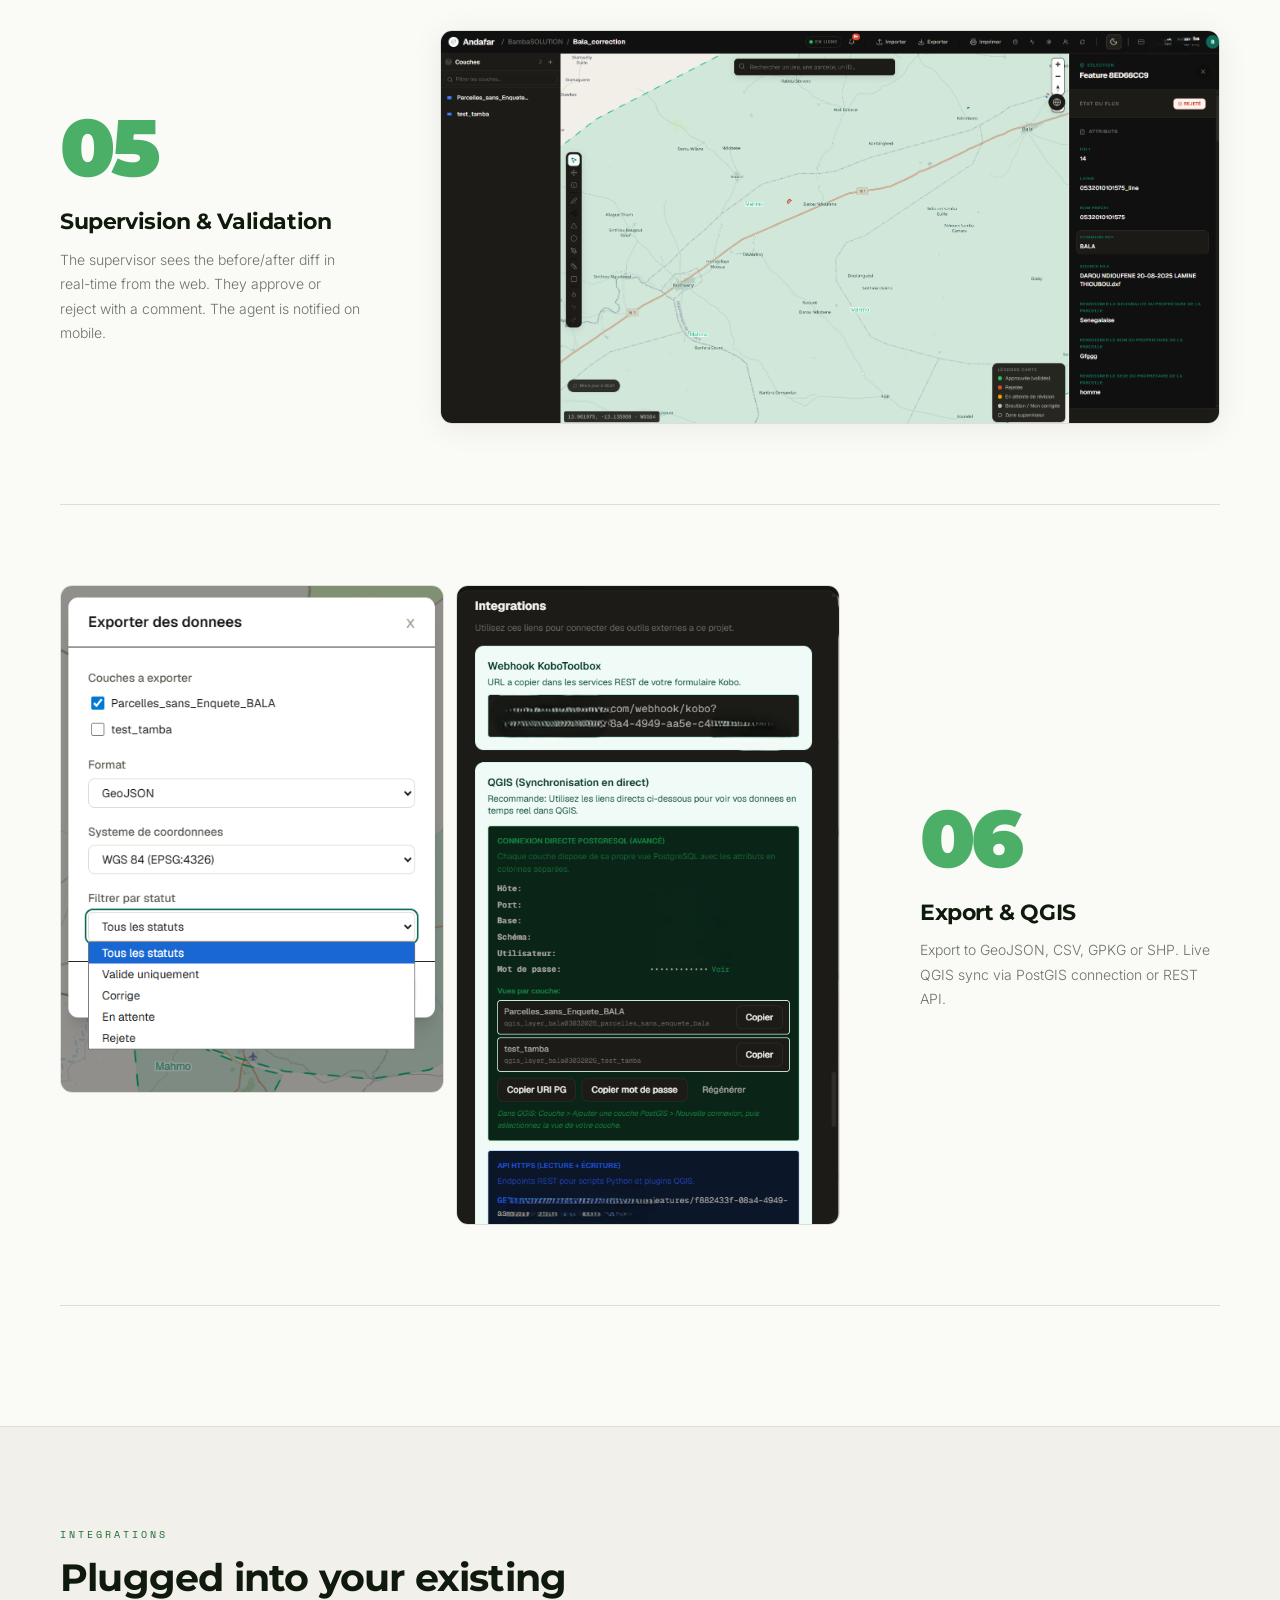
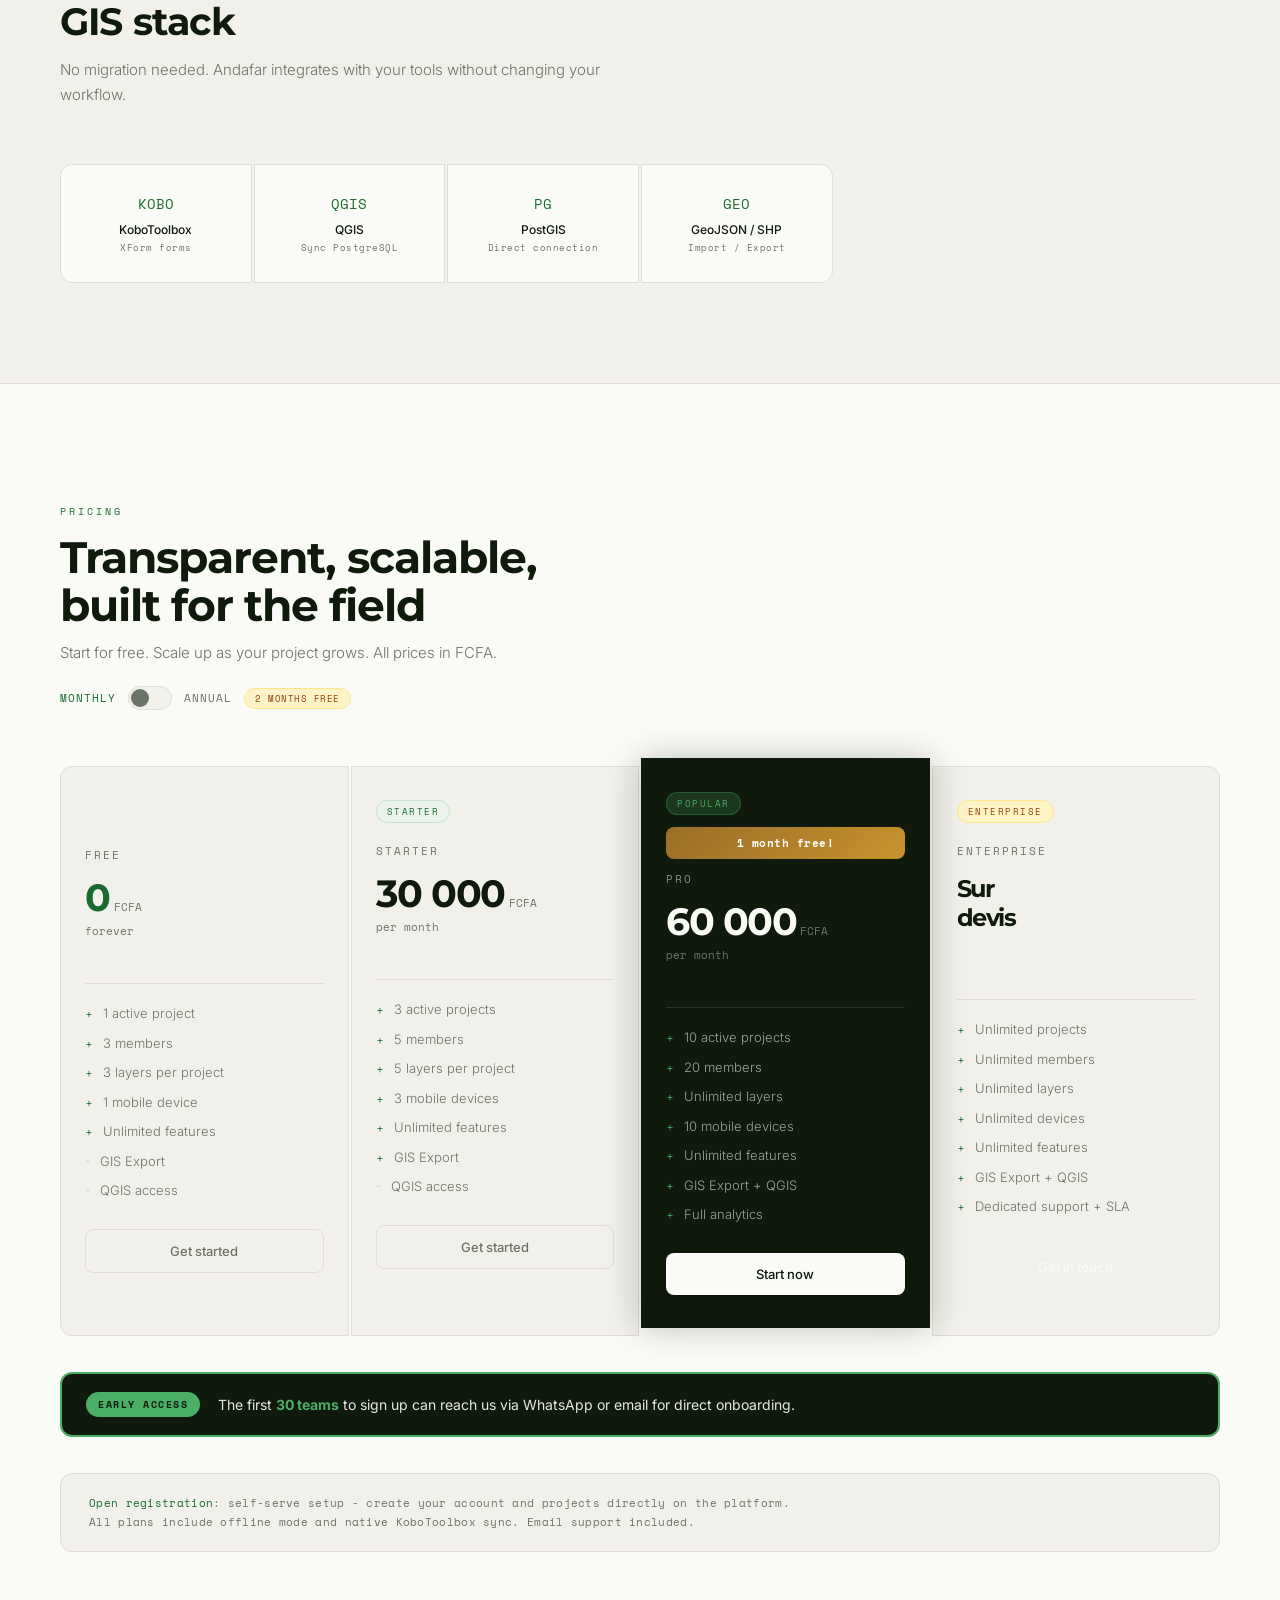
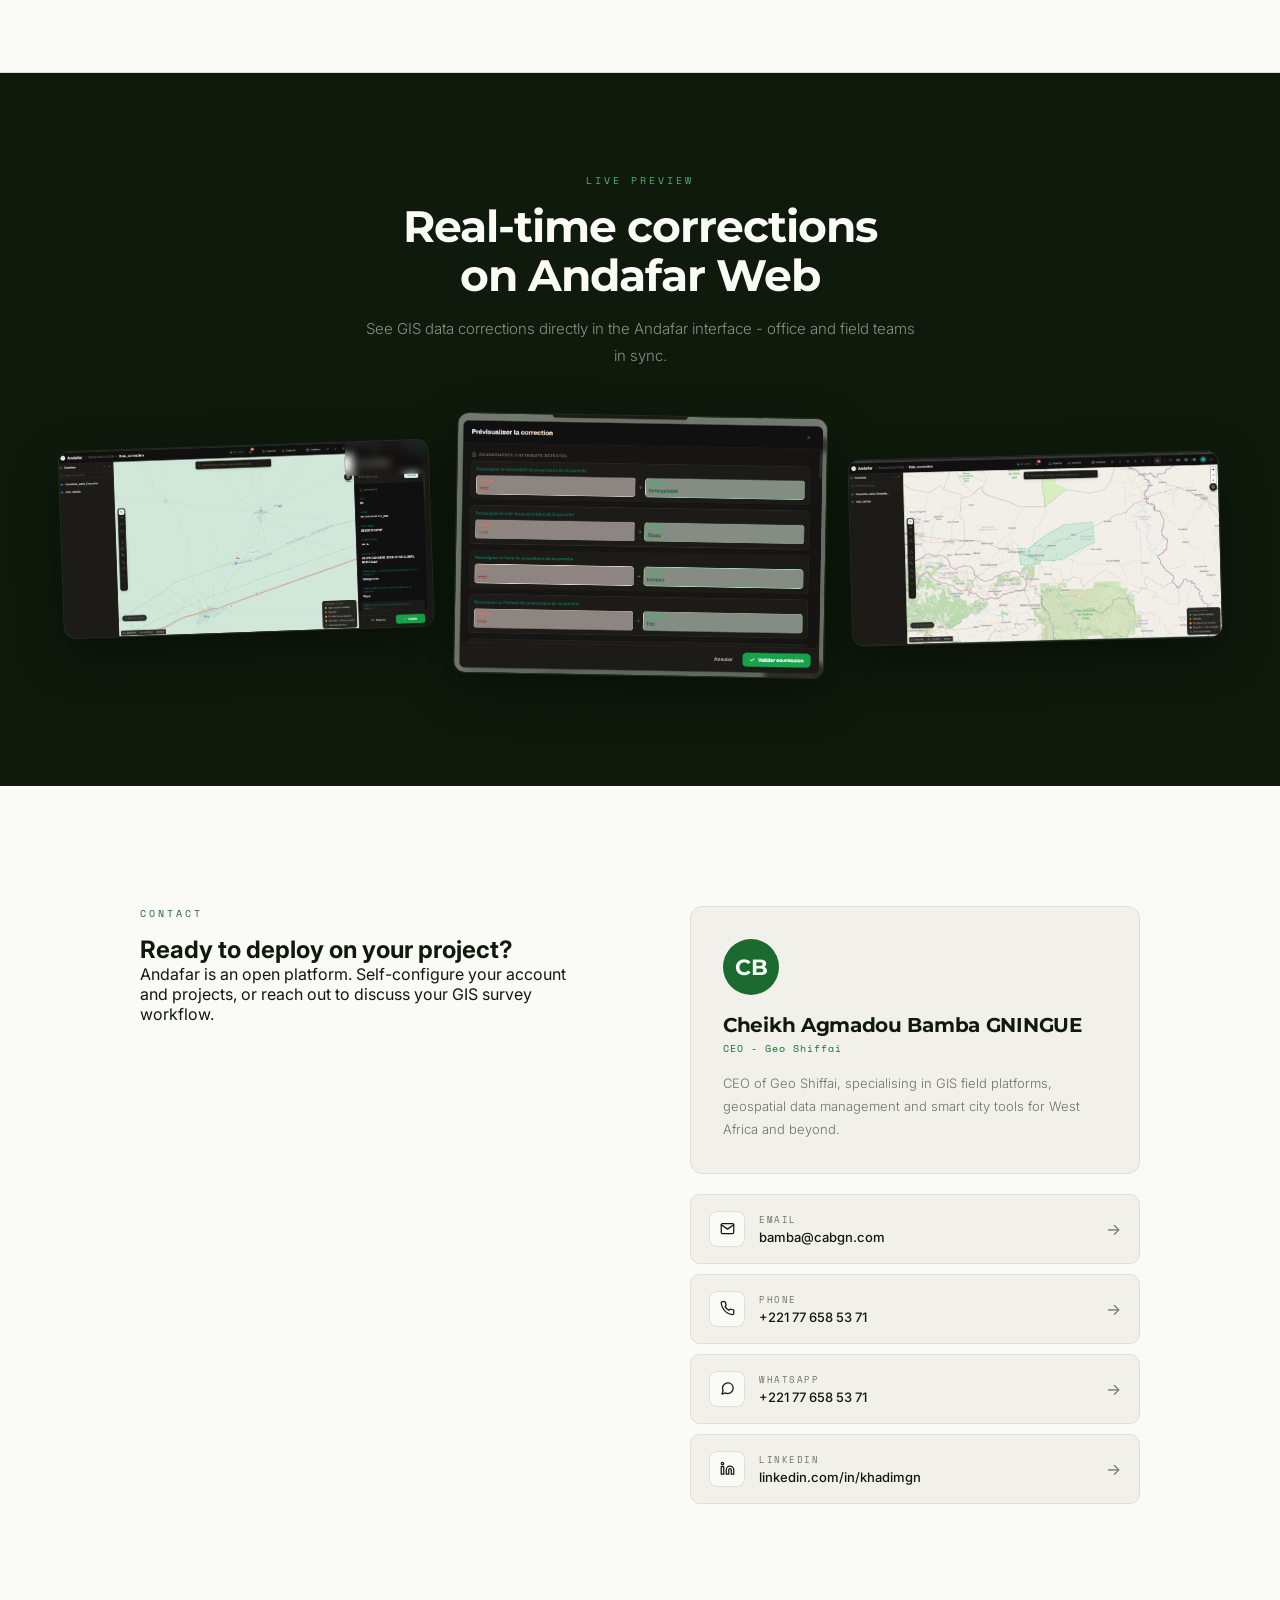
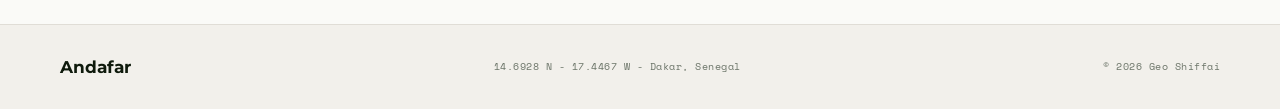
==== commit bf082e6d: "fonts: Fraunces->Montserrat, DM Sans->Inter, DM Mono->Space Mono" ====
--- a/index.html
+++ b/index.html
@@ -6,7 +6,7 @@
 <title>Andafar - Correct Field GIS Data Together</title>
 <link rel="preconnect" href="https://fonts.googleapis.com"/>
 <link rel="preconnect" href="https://fonts.gstatic.com" crossorigin/>
-<link href="https://fonts.googleapis.com/css2?family=Fraunces:ital,opsz,wght@0,9..144,300;0,9..144,500;0,9..144,700;0,9..144,900;1,9..144,400&family=DM+Sans:opsz,wght@9..40,300;9..40,400;9..40,500&family=DM+Mono:wght@300;400&display=swap" rel="stylesheet"/>
+<link href="https://fonts.googleapis.com/css2?family=Inter:wght@300;400;500;600&family=Montserrat:wght@600;700;800;900&family=Space+Mono:wght@400;700&display=swap" rel="stylesheet"/>
 <link rel="stylesheet" href="styles.css"/>
 <link rel="icon" type="image/png" href="logo.png"/>
 <meta name="description" content="Andafar - The collaborative GIS platform for correcting field data together. Offline-first, real-time, native KoboToolbox integration."/>
@@ -458,10 +458,13 @@
         <a href="mailto:bamba@cabgn.com?subject=Quote%20Andafar%20-%20Enterprise" class="plan-cta subtle">Get in touch</a>
       </div>
     </div>
+    <div class="early-access-banner">
+      <span class="ea-badge">Early Access</span>
+      <p class="ea-text">The first <strong>30 teams</strong> to sign up can reach us via WhatsApp or email for direct onboarding.</p>
+    </div>
     <p class="pricing-note">
       <b>Open registration</b>: self-serve setup - create your account and projects directly on the platform.<br/>
-      All plans include offline mode and native KoboToolbox sync. Email support included.<br/>
-      <b>Early access:</b> the first 30 teams to sign up can reach us via WhatsApp or email for direct onboarding.
+      All plans include offline mode and native KoboToolbox sync. Email support included.
     </p>
   </div>
 </section>
--- a/styles.css
+++ b/styles.css
@@ -19,7 +19,7 @@
   --lime:    #4CAF68;
   --gold:    #9A6E28;
   --gold-lt: #C8A45A;
-  --mono:    'DM Mono', monospace;
+  --mono:    'Space Mono', monospace;
   --radius:  12px;
   --nav-h:   64px;
   --ease-out-expo: cubic-bezier(0.19, 1, 0.22, 1);
@@ -33,7 +33,7 @@
 body {
   background: var(--white);
   color: var(--ink);
-  font-family: 'DM Sans', sans-serif;
+  font-family: 'Inter', sans-serif;
   overflow-x: hidden;
   -webkit-font-smoothing: antialiased;
   -moz-osx-font-smoothing: grayscale;
@@ -95,7 +95,7 @@
 }
 
 .nav-logo {
-  font-family: 'Fraunces', serif;
+  font-family: 'Montserrat', sans-serif;
   font-weight: 700; font-size: 20px; color: var(--ink);
   display: flex; align-items: center; gap: 10px;
   letter-spacing: -0.3px;
@@ -113,7 +113,7 @@
 }
 .nav-cta {
   background: var(--ink); color: var(--white);
-  font-family: 'DM Sans', sans-serif; font-size: 13px; font-weight: 500;
+  font-family: 'Inter', sans-serif; font-size: 13px; font-weight: 500;
   padding: 9px 20px; border-radius: 8px;
   text-decoration: none; cursor: pointer;
   transition: background 0.2s, transform 0.2s;
@@ -174,7 +174,7 @@
   letter-spacing: 2px; text-transform: uppercase;
 }
 .hero-title {
-  font-family: 'Fraunces', serif;
+  font-family: 'Montserrat', sans-serif;
   font-weight: 900;
   font-size: clamp(44px, 6vw, 80px);
   line-height: 1.0; letter-spacing: -2px;
@@ -194,7 +194,7 @@
 }
 .btn-primary {
   background: var(--ink); color: var(--white);
-  font-family: 'DM Sans', sans-serif; font-size: 14px; font-weight: 500;
+  font-family: 'Inter', sans-serif; font-size: 14px; font-weight: 500;
   padding: 14px 28px; border-radius: 9px;
   text-decoration: none; cursor: pointer;
   transition: background 0.2s, transform 0.2s, box-shadow 0.2s;
@@ -294,7 +294,7 @@
   display: grid; grid-template-columns: 1fr 1fr; gap: 100px; align-items: start;
 }
 .problem-text h2 {
-  font-family: 'Fraunces', serif;
+  font-family: 'Montserrat', sans-serif;
   font-size: clamp(30px, 3.5vw, 48px); font-weight: 700;
   letter-spacing: -1px; line-height: 1.1; margin-bottom: 20px;
 }
@@ -359,7 +359,7 @@
   margin-bottom: 40px;
 }
 .features-top h2 {
-  font-family: 'Fraunces', serif;
+  font-family: 'Montserrat', sans-serif;
   font-size: clamp(26px, 3vw, 40px); font-weight: 700;
   letter-spacing: -1px; line-height: 1.1;
 }
@@ -409,7 +409,7 @@
 }
 .feat-icon-wrap svg { width: 16px; height: 16px; }
 .feat-title {
-  font-family: 'Fraunces', serif; font-weight: 700;
+  font-family: 'Montserrat', sans-serif; font-weight: 700;
   font-size: 16px; letter-spacing: -0.3px; margin-bottom: 6px;
 }
 .feat-body { font-size: 12.5px; color: var(--muted); line-height: 1.65; font-weight: 300; }
@@ -447,7 +447,7 @@
 .workflow-inner { max-width: 1200px; margin: 0 auto; }
 .workflow-head { max-width: 560px; margin-bottom: 80px; }
 .workflow-head h2 {
-  font-family: 'Fraunces', serif;
+  font-family: 'Montserrat', sans-serif;
   font-size: clamp(28px, 3.5vw, 44px); font-weight: 700;
   letter-spacing: -1px; line-height: 1.1; margin-bottom: 14px;
 }
@@ -467,16 +467,18 @@
   padding: 80px 0;
   border-top: 1px solid var(--border);
   opacity: 0;
-  transform: translateX(-60px);
-  transition: opacity 0.7s ease, transform 0.7s ease;
+  transform: translateX(-80px);
+  transition: opacity 1s ease, transform 1s cubic-bezier(0.22, 1, 0.36, 1);
 }
 .wf-step:last-child { border-bottom: 1px solid var(--border); }
 .wf-step.in-view { opacity: 1; transform: translateX(0); }
 
-/* Even steps flip - image on left, text on right */
+/* Even steps flip - image on left, text on right — slide from right */
 .wf-step:nth-child(even) {
   flex-direction: row-reverse;
-}
+  transform: translateX(80px);
+}
+.wf-step:nth-child(even).in-view { transform: translateX(0); }
 
 .wf-step-text {
   flex: 0 0 300px;
@@ -489,7 +491,7 @@
 }
 
 .wf-step-num {
-  font-family: 'Fraunces', serif;
+  font-family: 'Montserrat', sans-serif;
   font-weight: 900;
   font-size: 80px;
   line-height: 1;
@@ -499,7 +501,7 @@
   display: block;
 }
 .wf-step h4 {
-  font-family: 'Fraunces', serif;
+  font-family: 'Montserrat', sans-serif;
   font-weight: 700;
   font-size: 22px;
   letter-spacing: -0.4px;
@@ -545,7 +547,7 @@
 }
 .mobile-text { color: var(--white); }
 .mobile-text h2 {
-  font-family: 'Fraunces', serif;
+  font-family: 'Montserrat', sans-serif;
   font-size: clamp(28px, 3.5vw, 44px); font-weight: 700;
   letter-spacing: -1px; line-height: 1.1; margin-bottom: 20px;
 }
@@ -611,7 +613,7 @@
 .integ-inner { max-width: 1200px; margin: 0 auto; }
 .integ-head { max-width: 560px; margin-bottom: 56px; }
 .integ-head h2 {
-  font-family: 'Fraunces', serif;
+  font-family: 'Montserrat', sans-serif;
   font-size: clamp(26px, 3vw, 40px); font-weight: 700;
   letter-spacing: -0.8px; line-height: 1.15; margin-bottom: 12px;
 }
@@ -645,7 +647,7 @@
 .pricing-inner { max-width: 1200px; margin: 0 auto; }
 .pricing-head { margin-bottom: 56px; }
 .pricing-head h2 {
-  font-family: 'Fraunces', serif;
+  font-family: 'Montserrat', sans-serif;
   font-size: clamp(28px, 3.5vw, 44px); font-weight: 700;
   letter-spacing: -1px; line-height: 1.1; margin-bottom: 14px;
 }
@@ -718,7 +720,7 @@
 
 .plan-price-wrap { margin-bottom: 6px; display: flex; align-items: baseline; gap: 4px; }
 .plan-amount {
-  font-family: 'Fraunces', serif; font-weight: 700; font-size: 38px;
+  font-family: 'Montserrat', sans-serif; font-weight: 700; font-size: 38px;
   letter-spacing: -1.5px; line-height: 1; color: var(--ink);
 }
 .plan-card.featured .plan-amount { color: var(--white); }
@@ -752,7 +754,7 @@
 .plan-cta {
   display: block; width: 100%; text-align: center;
   padding: 13px 20px; border-radius: 8px;
-  font-family: 'DM Sans', sans-serif; font-weight: 500; font-size: 13px;
+  font-family: 'Inter', sans-serif; font-weight: 500; font-size: 13px;
   text-decoration: none; cursor: pointer; border: none;
   transition: all 0.2s;
 }
@@ -777,6 +779,39 @@
   line-height: 1.7; letter-spacing: 0.3px;
 }
 .pricing-note b { color: var(--green); font-weight: 400; }
+
+/* ---------- EARLY ACCESS BANNER ---------- */
+.early-access-banner {
+  display: flex; align-items: center; gap: 18px;
+  margin-top: 36px; margin-bottom: 12px;
+  padding: 18px 24px;
+  background: var(--ink); color: var(--white);
+  border-radius: var(--radius);
+  border: 2px solid var(--lime);
+  animation: ea-pulse-border 2s ease-in-out infinite;
+}
+.ea-badge {
+  flex-shrink: 0;
+  background: var(--lime); color: var(--ink);
+  font-family: var(--mono); font-size: 10px; font-weight: 700;
+  letter-spacing: 1.5px; text-transform: uppercase;
+  padding: 5px 12px; border-radius: 20px;
+  animation: ea-blink 1.4s step-start infinite;
+}
+.ea-text {
+  font-size: 14px; font-weight: 400; line-height: 1.5;
+  color: rgba(255,255,255,0.9);
+  margin: 0;
+}
+.ea-text strong { color: var(--lime); font-weight: 700; }
+@keyframes ea-pulse-border {
+  0%, 100% { border-color: var(--lime); box-shadow: 0 0 0 0 rgba(76,175,104,0); }
+  50% { border-color: #6ee08a; box-shadow: 0 0 0 5px rgba(76,175,104,0.15); }
+}
+@keyframes ea-blink {
+  0%, 100% { opacity: 1; }
+  50% { opacity: 0; }
+}
 
 /* ---------- PROMO RIBBON ---------- */
 .promo-ribbon {
@@ -802,7 +837,7 @@
 }
 .preview-inner .section-label { color: var(--lime); }
 .preview-inner h2 {
-  font-family: 'Fraunces', serif;
+  font-family: 'Montserrat', sans-serif;
   font-size: clamp(28px, 3.5vw, 44px); font-weight: 700;
   color: var(--white); letter-spacing: -1px; line-height: 1.1; margin-bottom: 16px;
 }
@@ -838,7 +873,7 @@
   display: grid; grid-template-columns: 1fr 1fr; gap: 100px; align-items: start;
 }
 .contact-left h2 {
-  font-family: 'Fraunces', serif;
+  font-family: 'Montserrat', sans-serif;
   font-size: clamp(28px, 3.5vw, 44px); font-weight: 700;
   letter-spacing: -1px; line-height: 1.1; margin-bottom: 16px;
 }
@@ -852,12 +887,12 @@
 .author-initials {
   width: 56px; height: 56px; border-radius: 50%;
   background: var(--green); color: var(--white);
-  font-family: 'Fraunces', serif; font-size: 22px; font-weight: 700;
+  font-family: 'Montserrat', sans-serif; font-size: 22px; font-weight: 700;
   display: flex; align-items: center; justify-content: center;
   margin-bottom: 18px;
 }
 .author-name {
-  font-family: 'Fraunces', serif; font-weight: 700; font-size: 20px;
+  font-family: 'Montserrat', sans-serif; font-weight: 700; font-size: 20px;
   letter-spacing: -0.3px; margin-bottom: 4px;
 }
 .author-role {
@@ -896,7 +931,7 @@
   display: flex; align-items: center; justify-content: space-between;
 }
 .footer-logo {
-  font-family: 'Fraunces', serif; font-weight: 700; font-size: 17px; color: var(--ink);
+  font-family: 'Montserrat', sans-serif; font-weight: 700; font-size: 17px; color: var(--ink);
 }
 .footer-meta {
   font-family: var(--mono); font-size: 10px; color: var(--muted); letter-spacing: 0.5px;
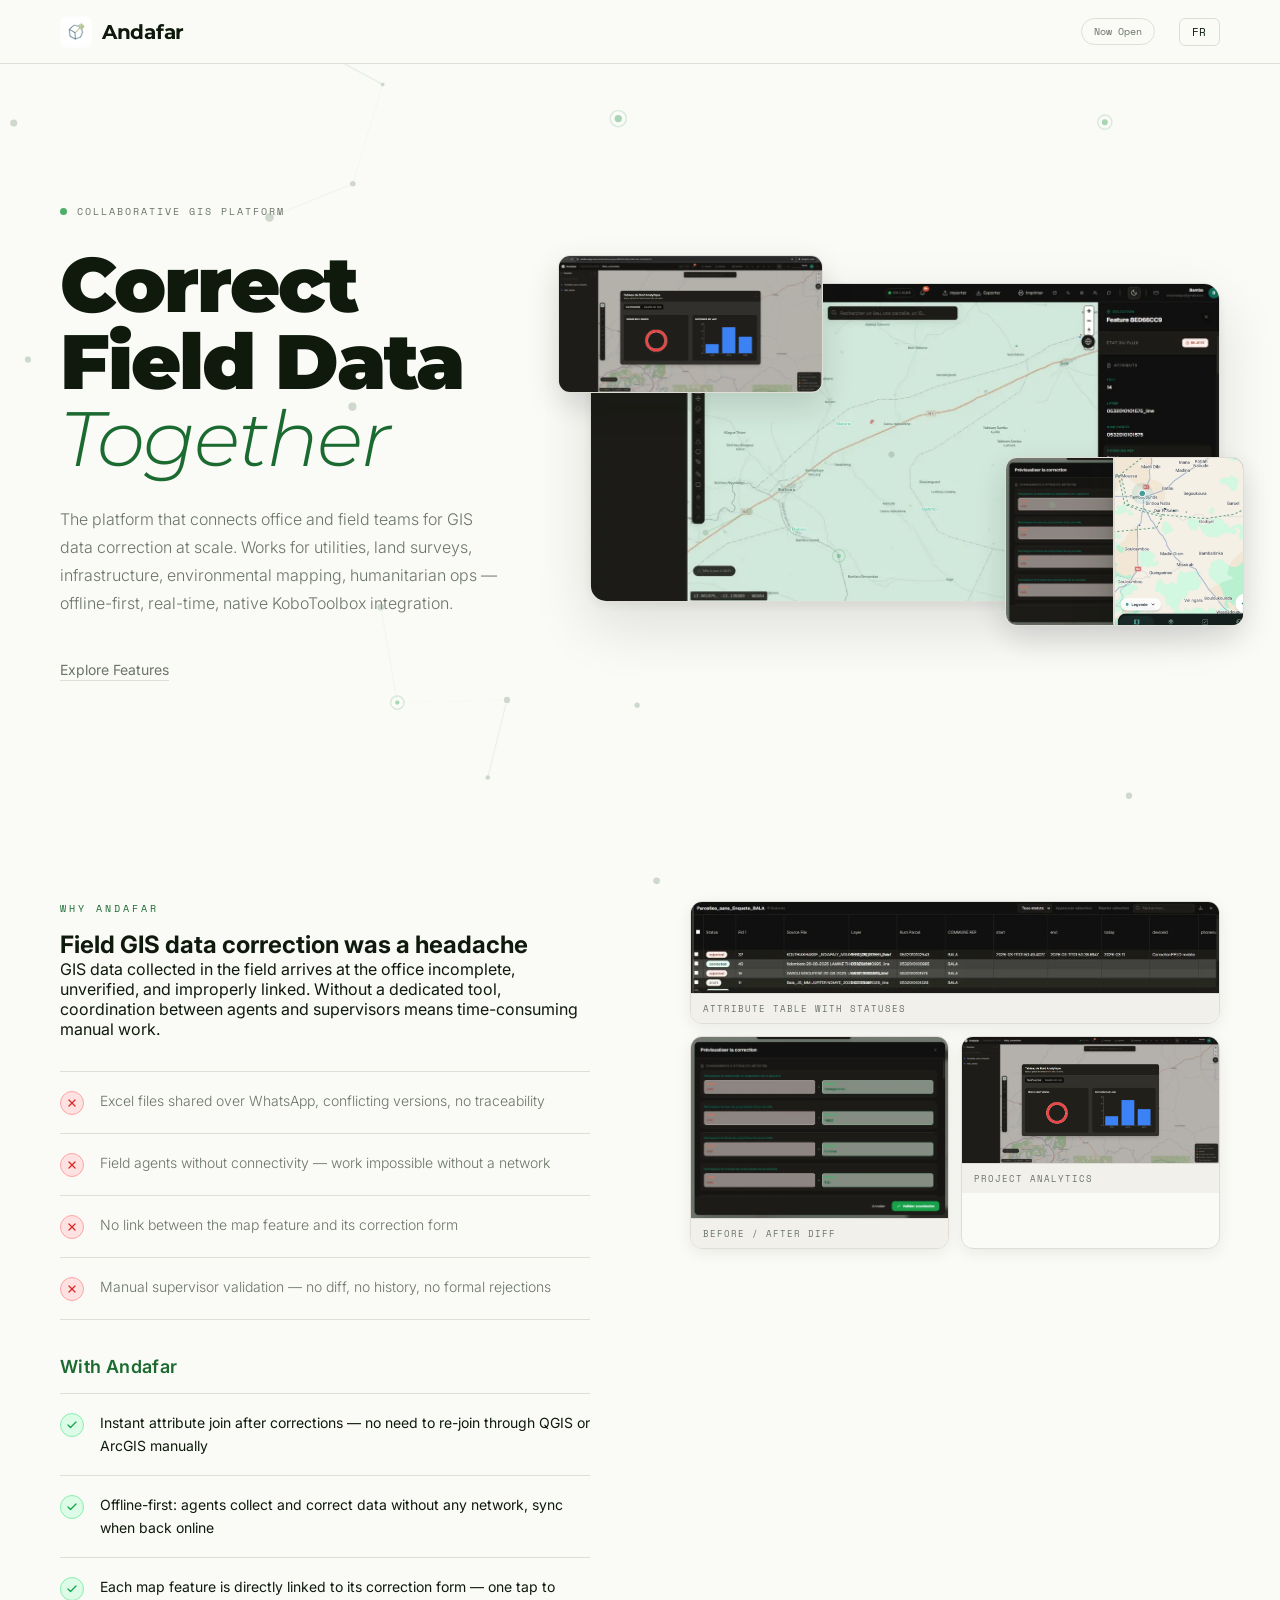
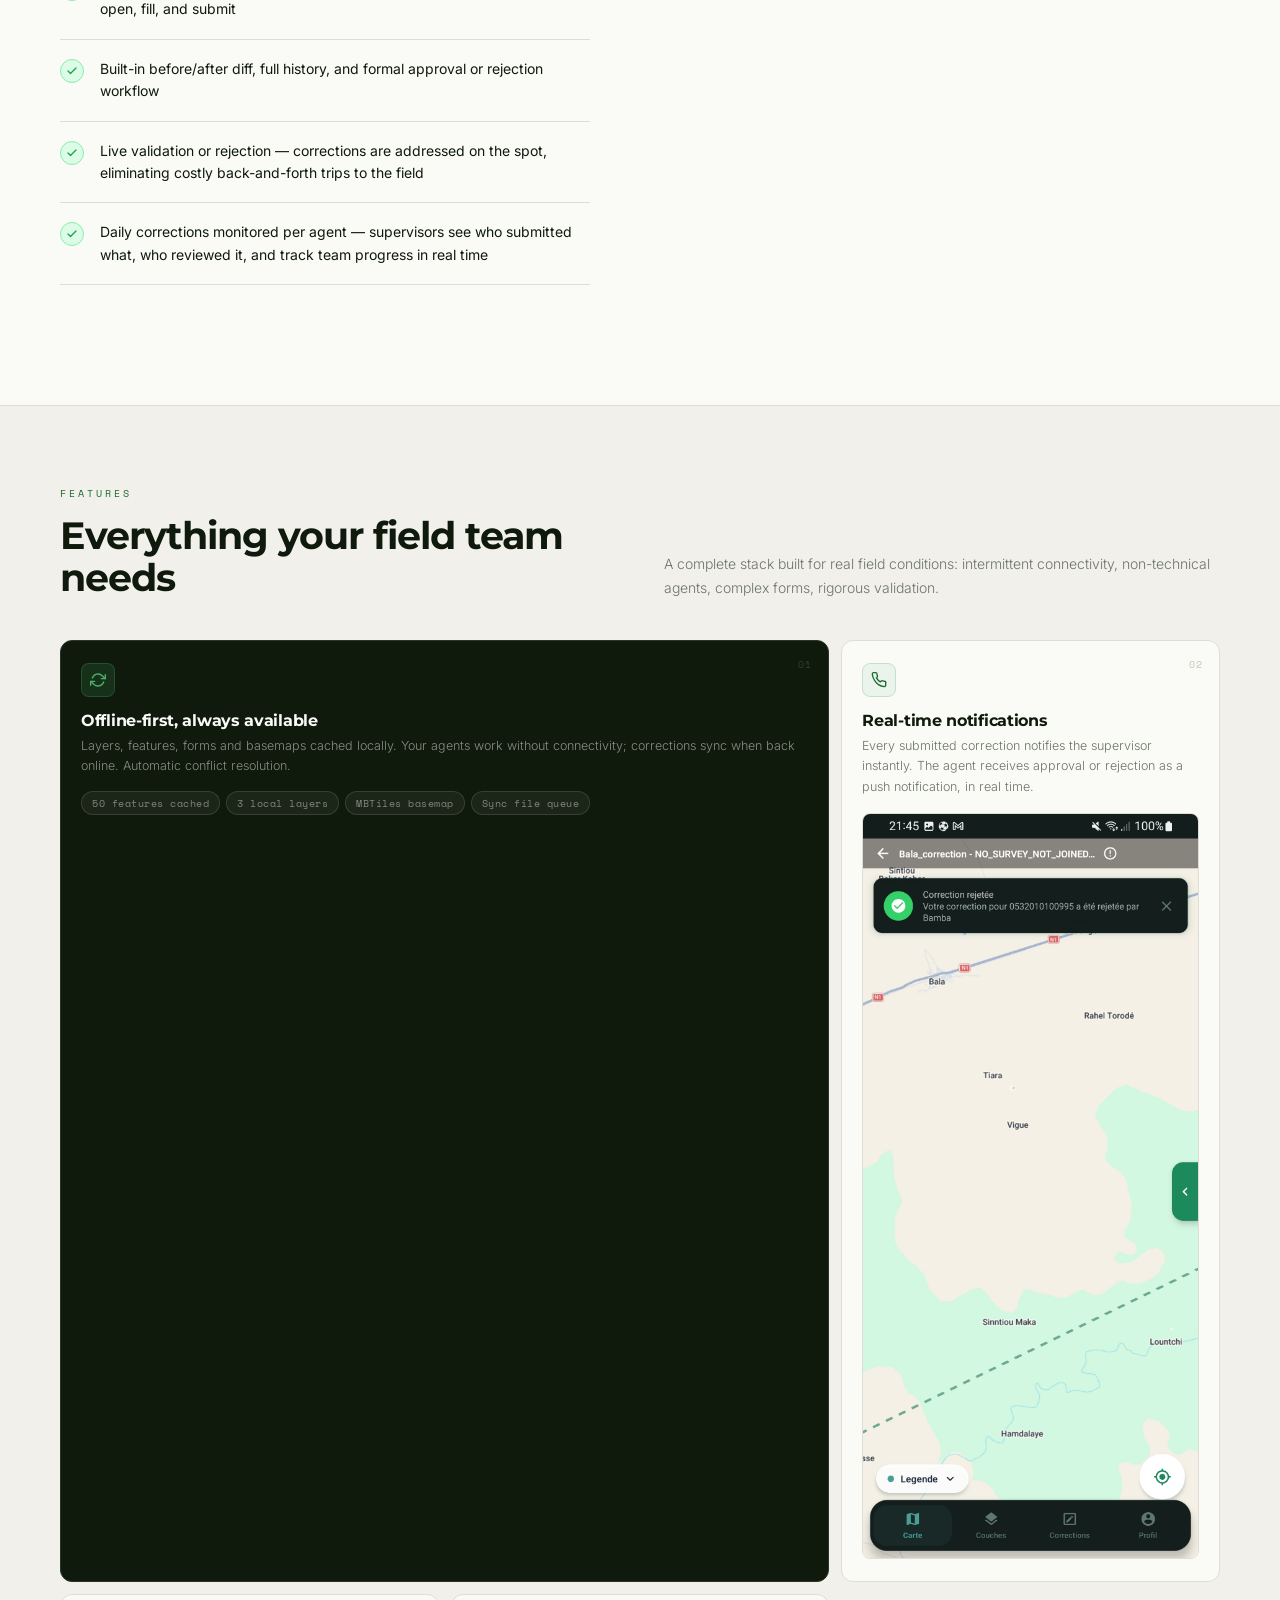
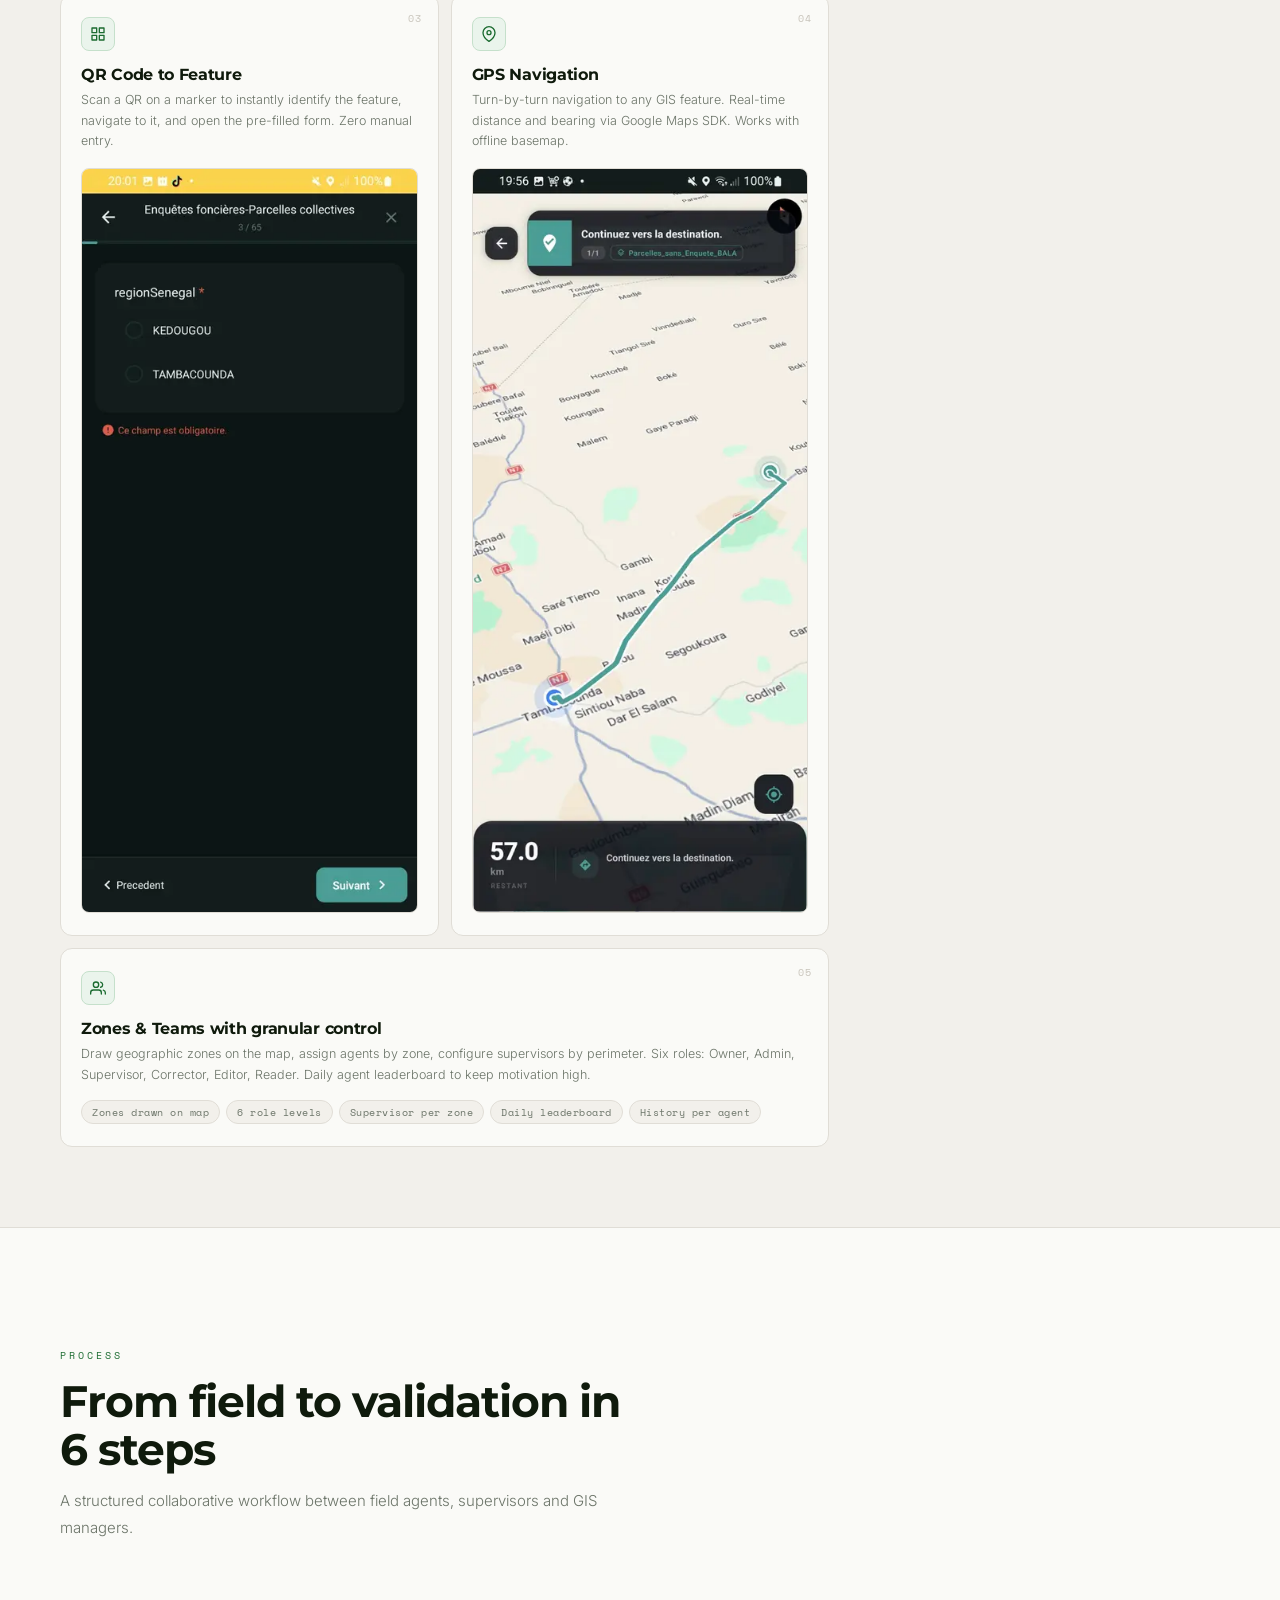
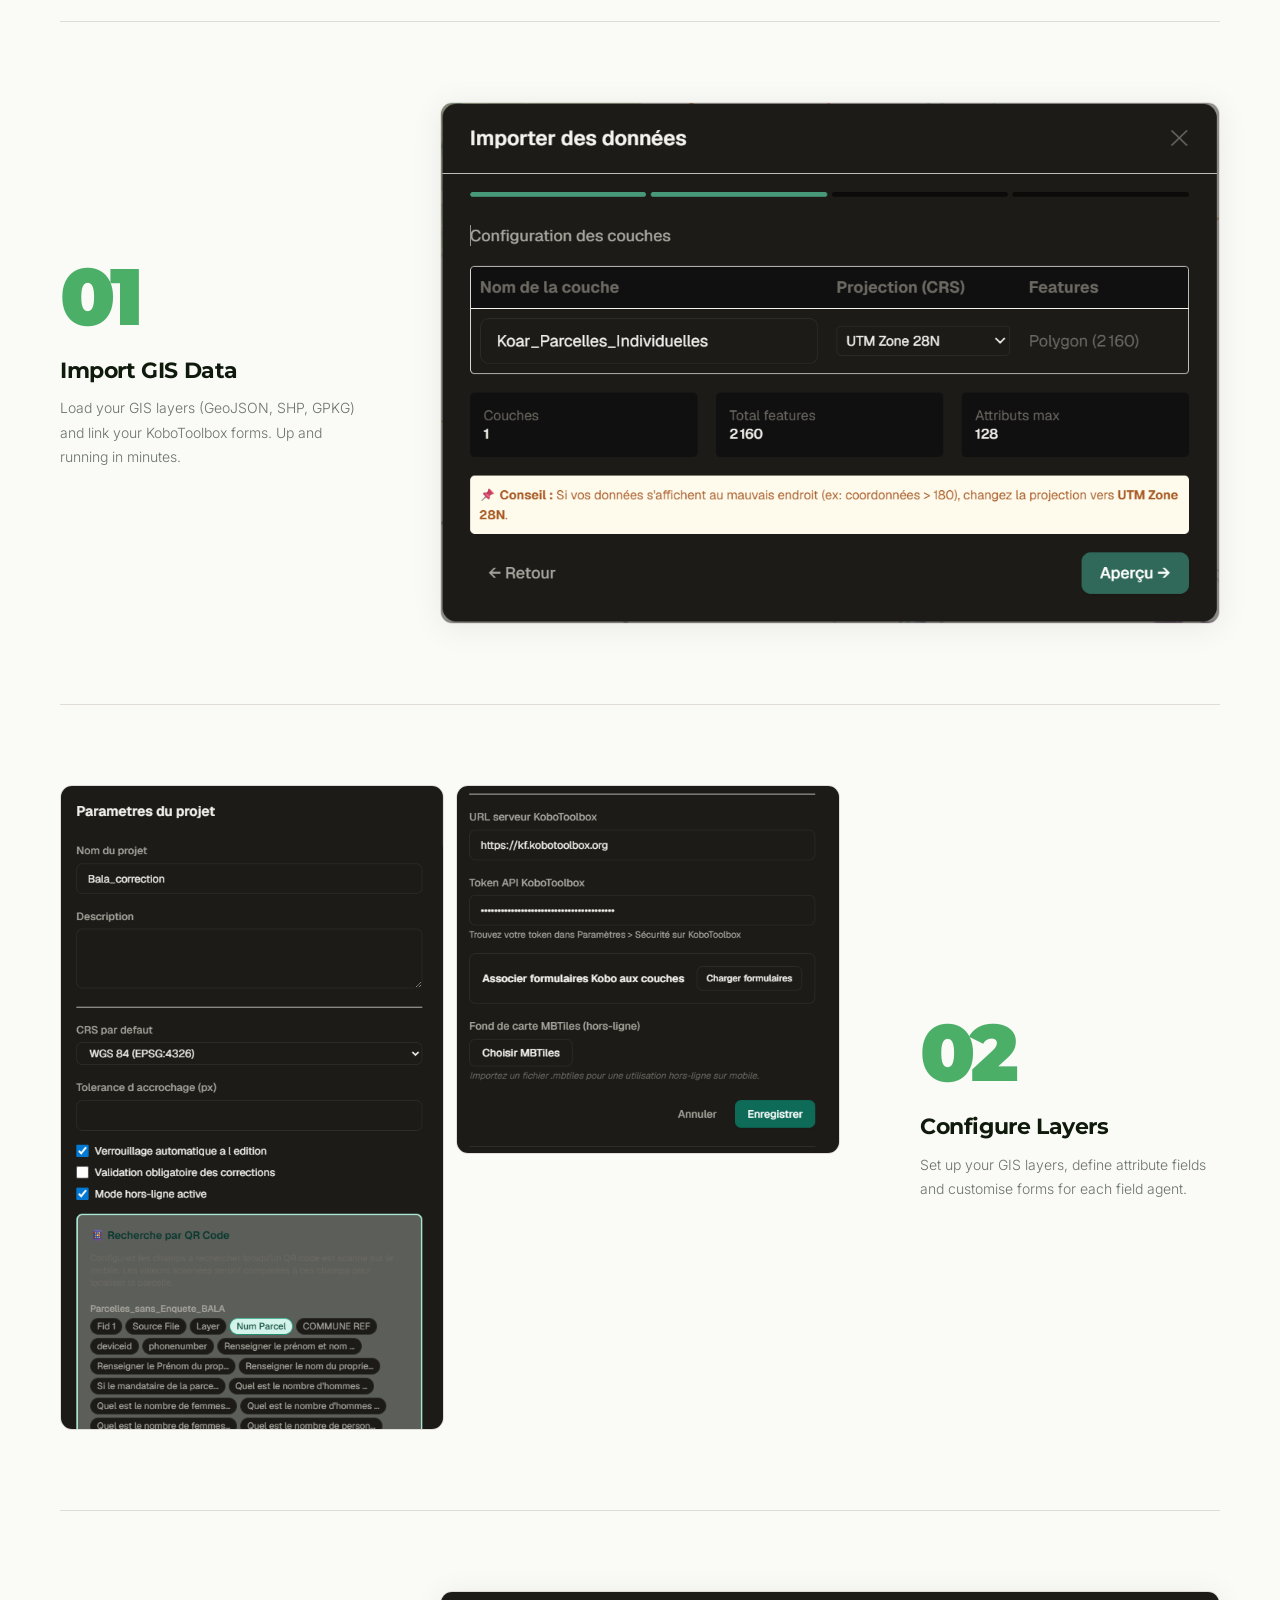
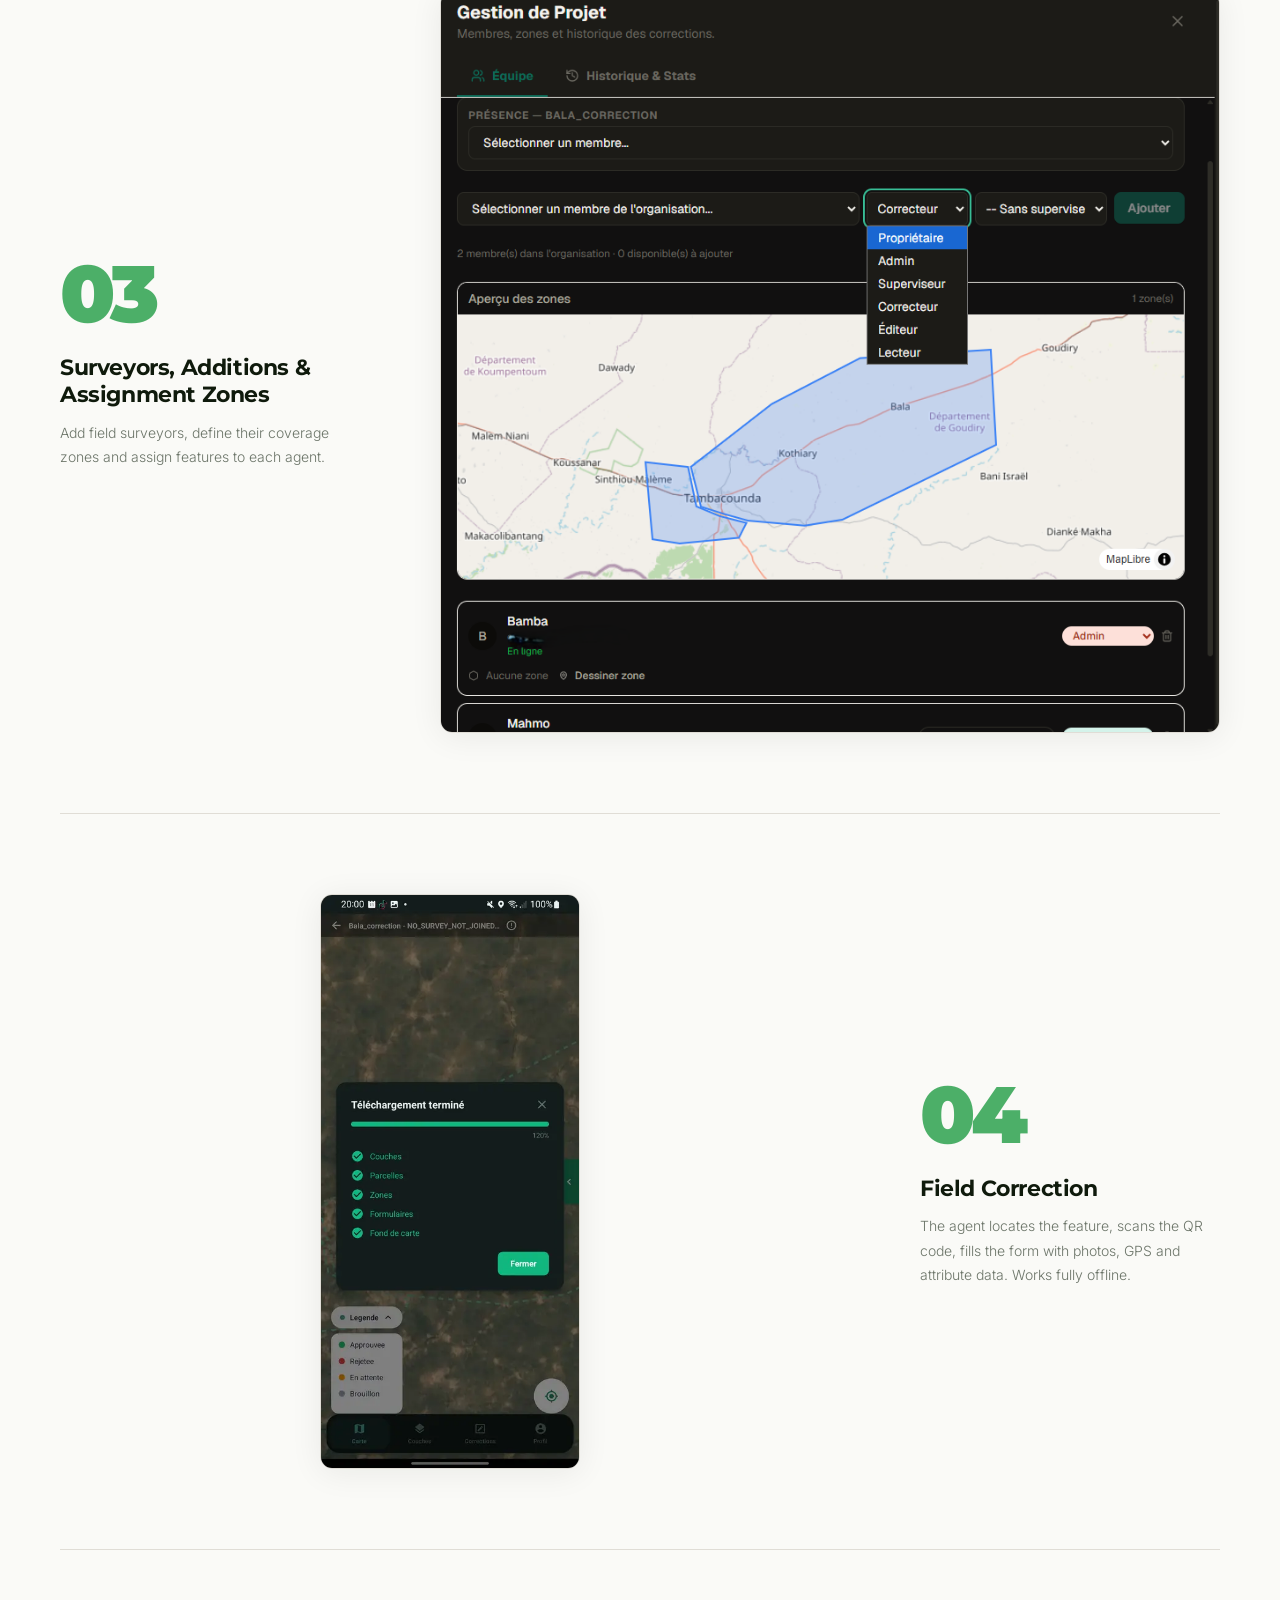
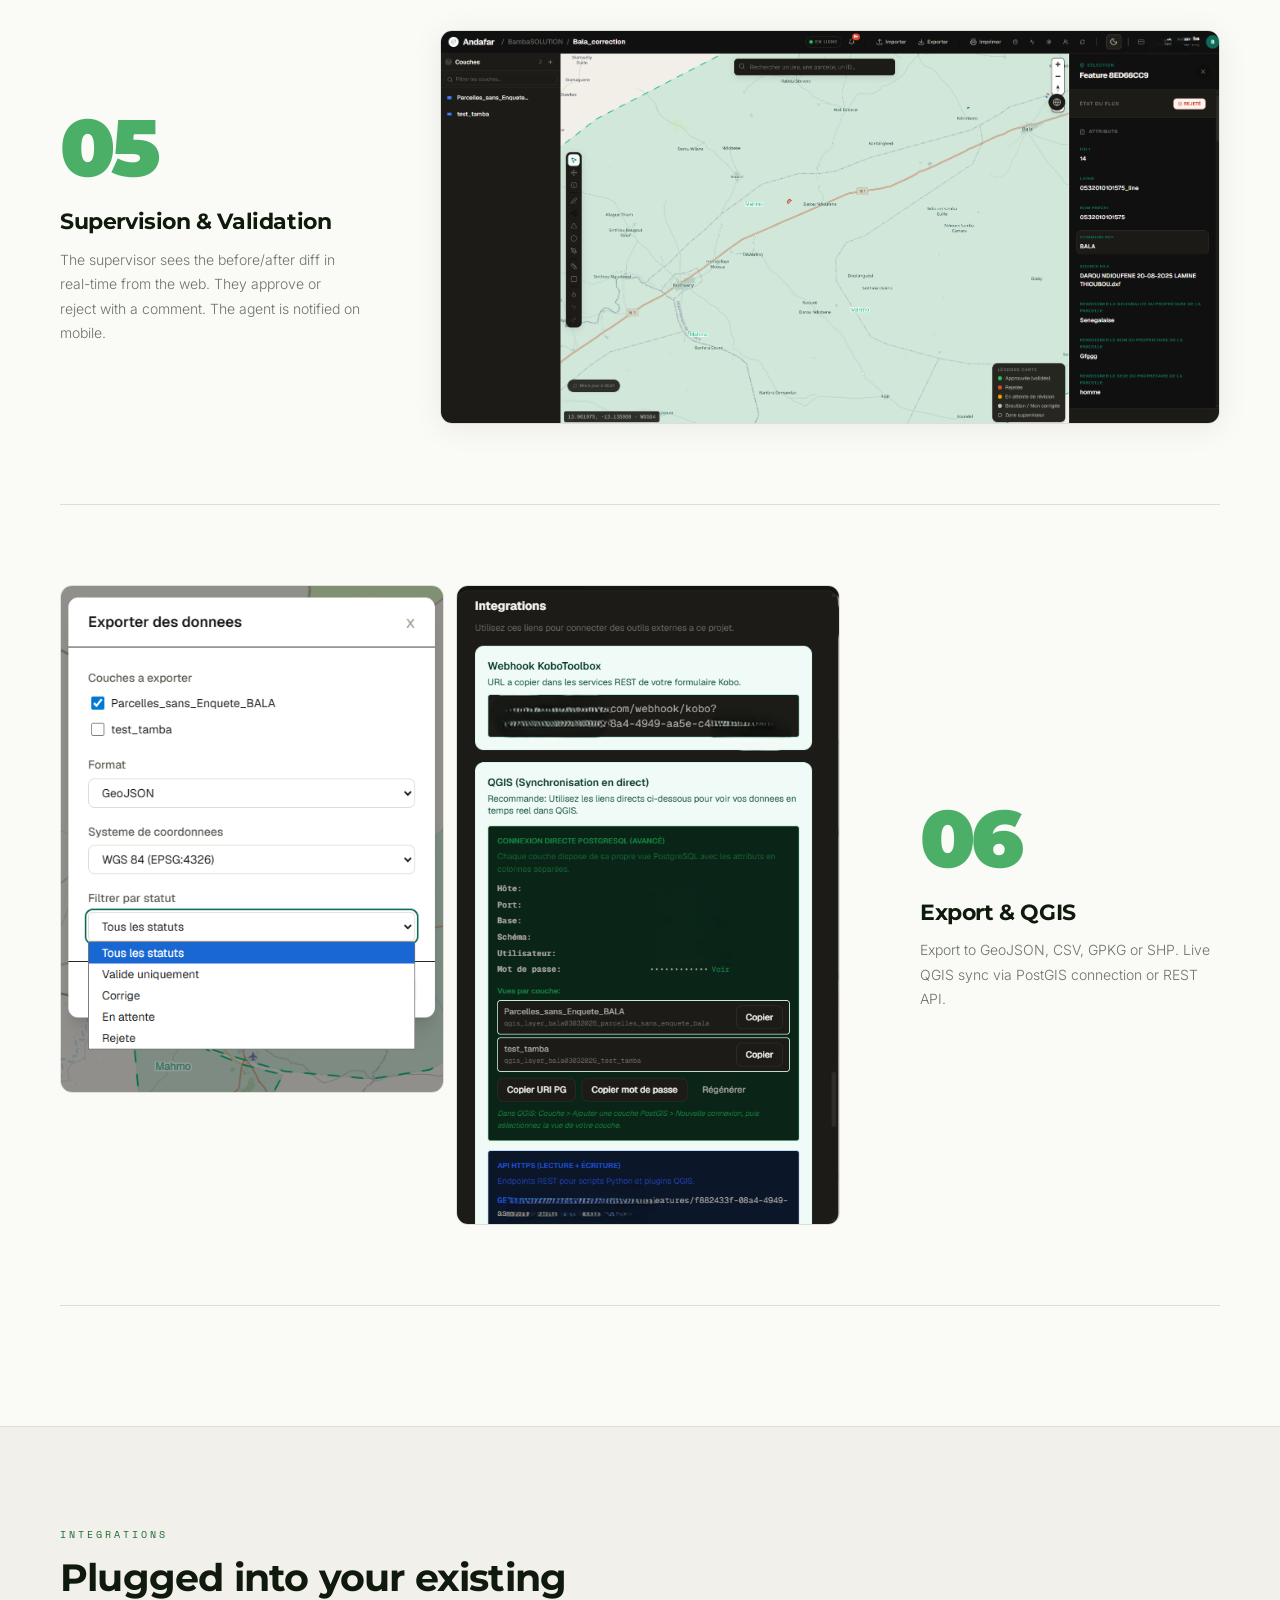
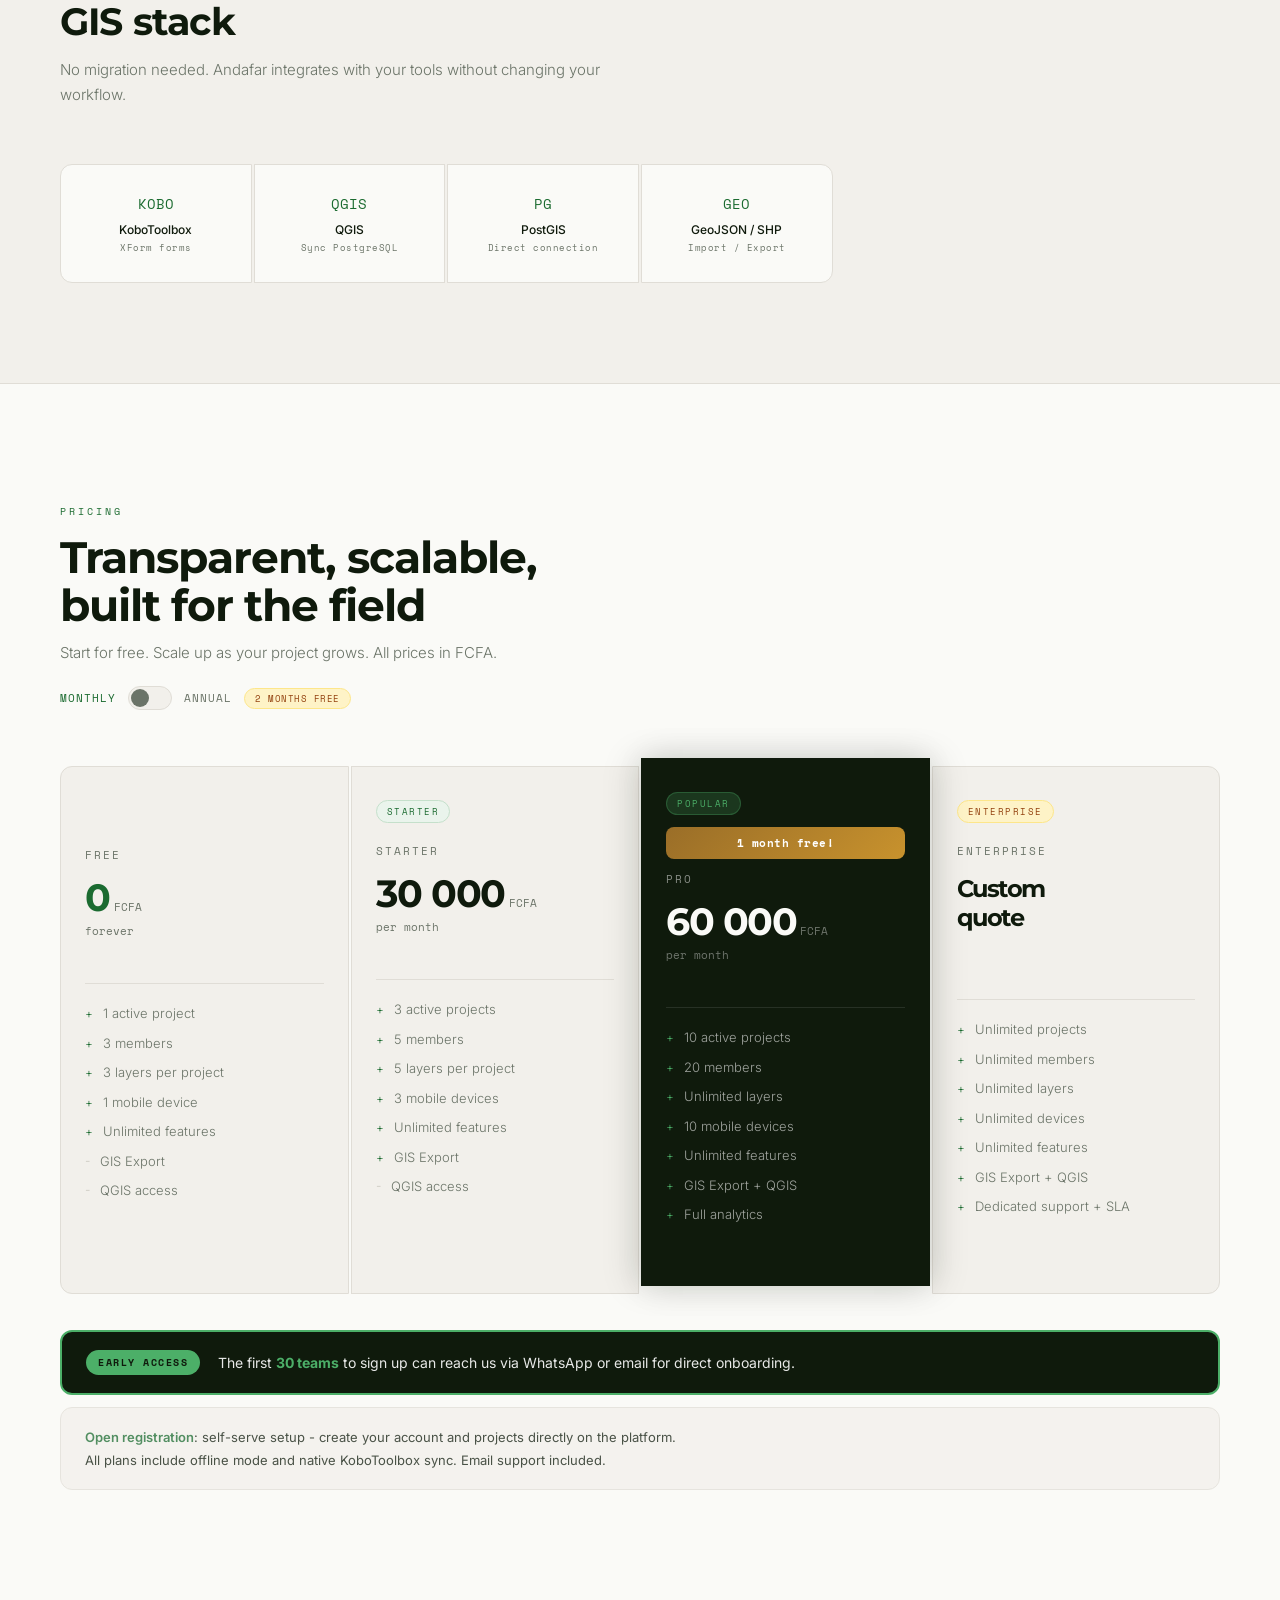
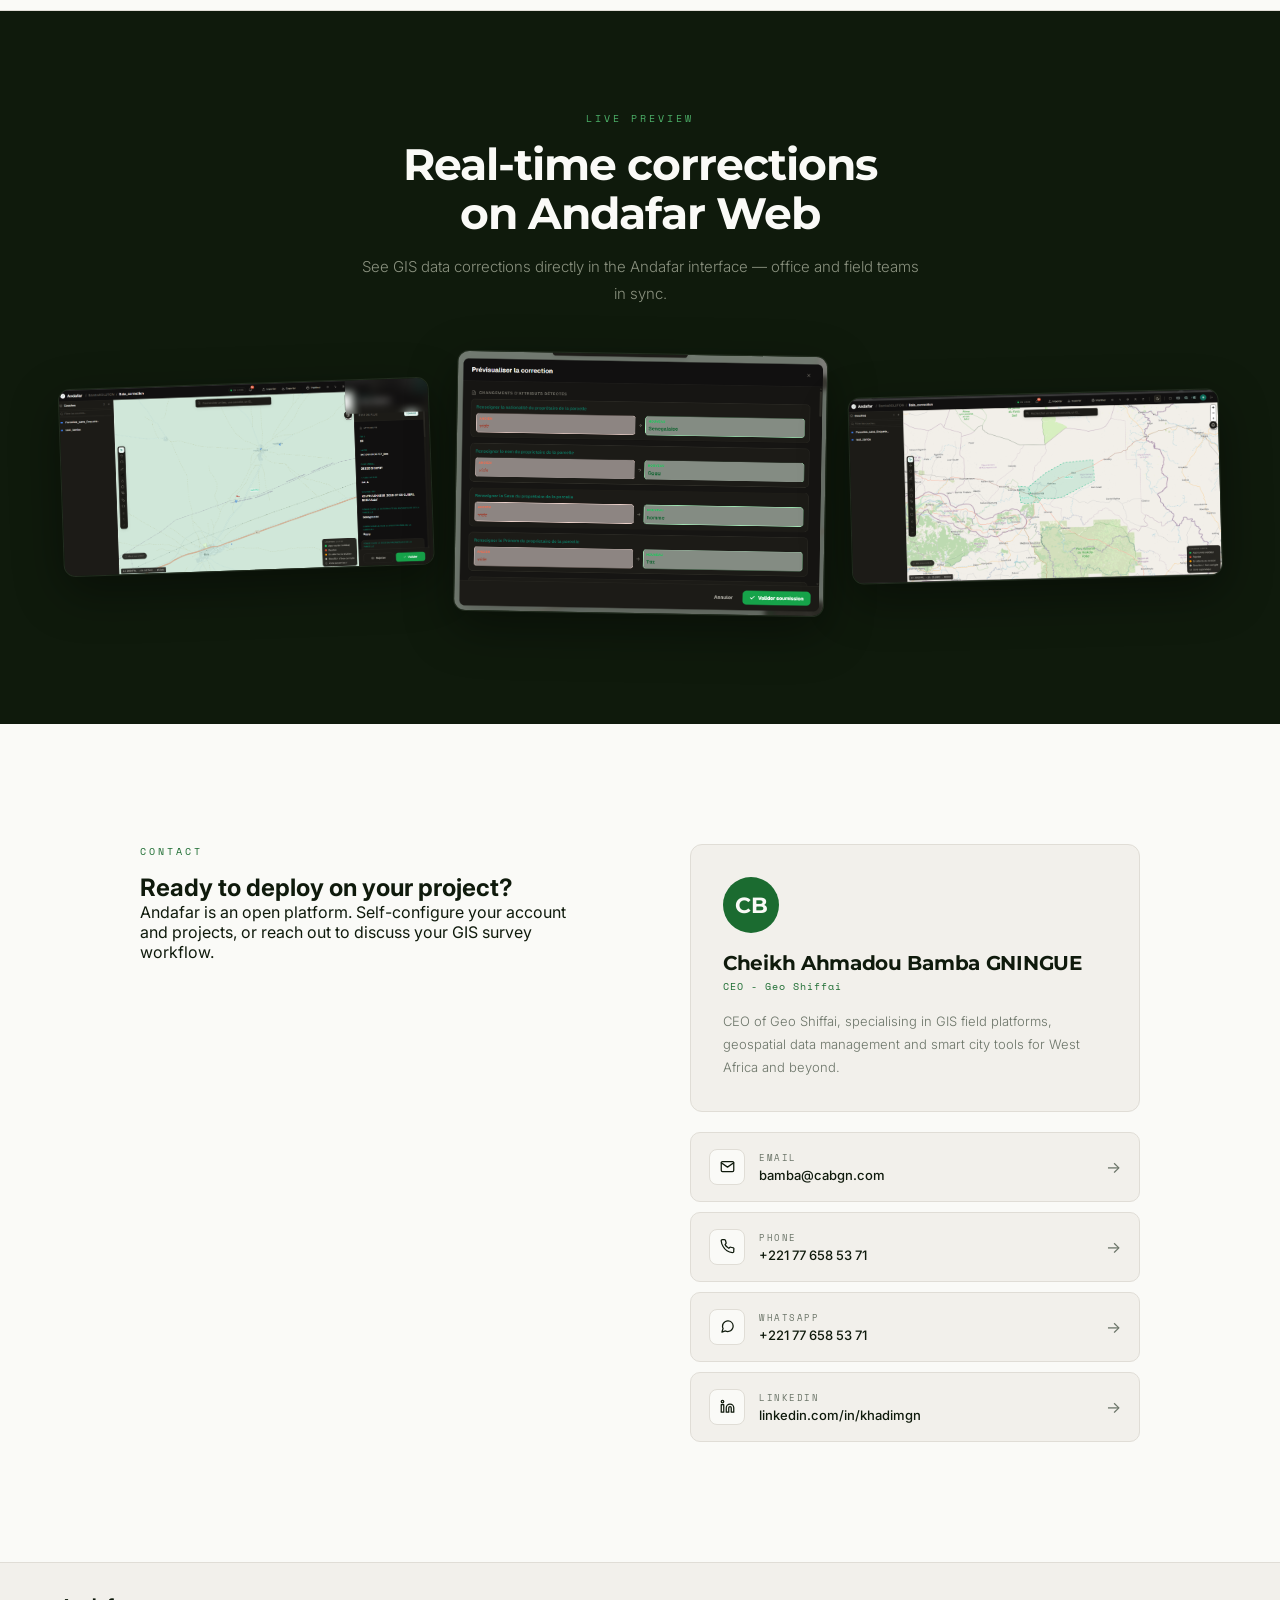
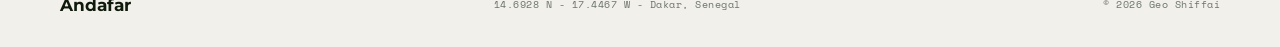
==== commit 616d05a1: "pricing: remove CTA buttons, display-only" ====
--- a/index.html
+++ b/index.html
@@ -389,7 +389,6 @@
           <li><span class="pf-cross">-</span>GIS Export</li>
           <li><span class="pf-cross">-</span>QGIS access</li>
         </ul>
-        <a href="#pricing" class="plan-cta ghost">Get started</a>
       </div>
 
       <div class="plan-card" style="transition-delay:0.1s">
@@ -411,7 +410,6 @@
           <li><span class="pf-check">+</span>GIS Export</li>
           <li><span class="pf-cross">-</span>QGIS access</li>
         </ul>
-        <a href="#pricing" class="plan-cta ghost">Get started</a>
       </div>
 
       <div class="plan-card featured" style="transition-delay:0.2s">
@@ -434,7 +432,6 @@
           <li><span class="pf-check">+</span>GIS Export + QGIS</li>
           <li><span class="pf-check">+</span>Full analytics</li>
         </ul>
-        <a href="#pricing" class="plan-cta solid">Start now</a>
       </div>
 
       <div class="plan-card" style="transition-delay:0.3s">
@@ -455,7 +452,6 @@
           <li><span class="pf-check">+</span>GIS Export + QGIS</li>
           <li><span class="pf-check">+</span>Dedicated support + SLA</li>
         </ul>
-        <a href="mailto:bamba@cabgn.com?subject=Quote%20Andafar%20-%20Enterprise" class="plan-cta subtle">Get in touch</a>
       </div>
     </div>
     <div class="early-access-banner">
@@ -502,7 +498,7 @@
     <div class="reveal" style="transition-delay:0.15s">
       <div class="author-card">
         <div class="author-initials">CB</div>
-        <div class="author-name">Cheikh Agmadou Bamba GNINGUE</div>
+        <div class="author-name">Cheikh Ahmadou Bamba GNINGUE</div>
         <div class="author-role">CEO - Geo Shiffai</div>
         <p class="author-bio">CEO of Geo Shiffai, specialising in GIS field platforms, geospatial data management and smart city tools for West Africa and beyond.</p>
       </div>
--- a/styles.css
+++ b/styles.css
@@ -773,12 +773,12 @@
 .plan-cta.subtle:hover { border-color: var(--gold-lt); color: var(--gold-lt); }
 
 .pricing-note {
-  margin-top: 36px; padding: 20px 28px;
+  margin-top: 12px; padding: 18px 24px;
   background: var(--paper); border: 1px solid var(--border); border-radius: var(--radius);
-  font-family: var(--mono); font-size: 11px; color: var(--muted);
-  line-height: 1.7; letter-spacing: 0.3px;
-}
-.pricing-note b { color: var(--green); font-weight: 400; }
+  font-family: 'Inter', sans-serif; font-size: 13px; color: var(--ink);
+  line-height: 1.75; opacity: 0.75;
+}
+.pricing-note b { color: var(--green); font-weight: 600; }
 
 /* ---------- EARLY ACCESS BANNER ---------- */
 .early-access-banner {
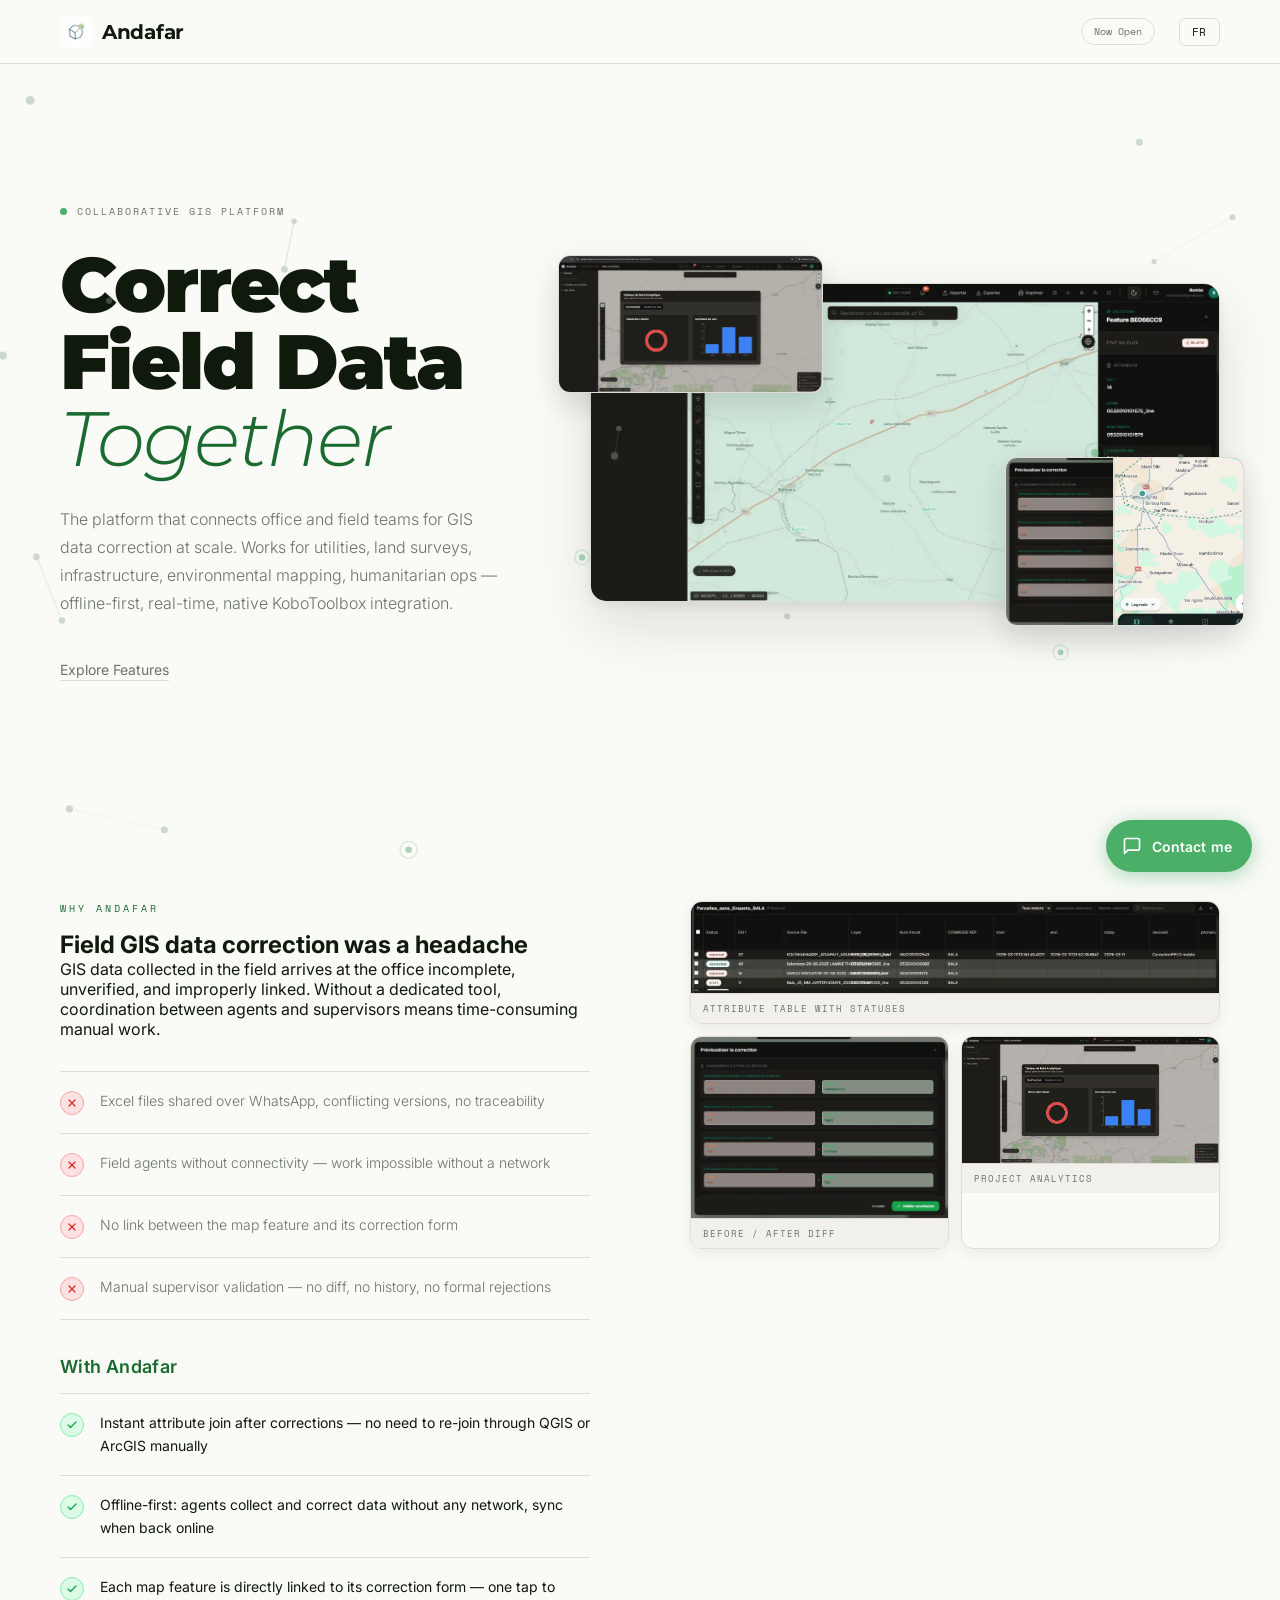
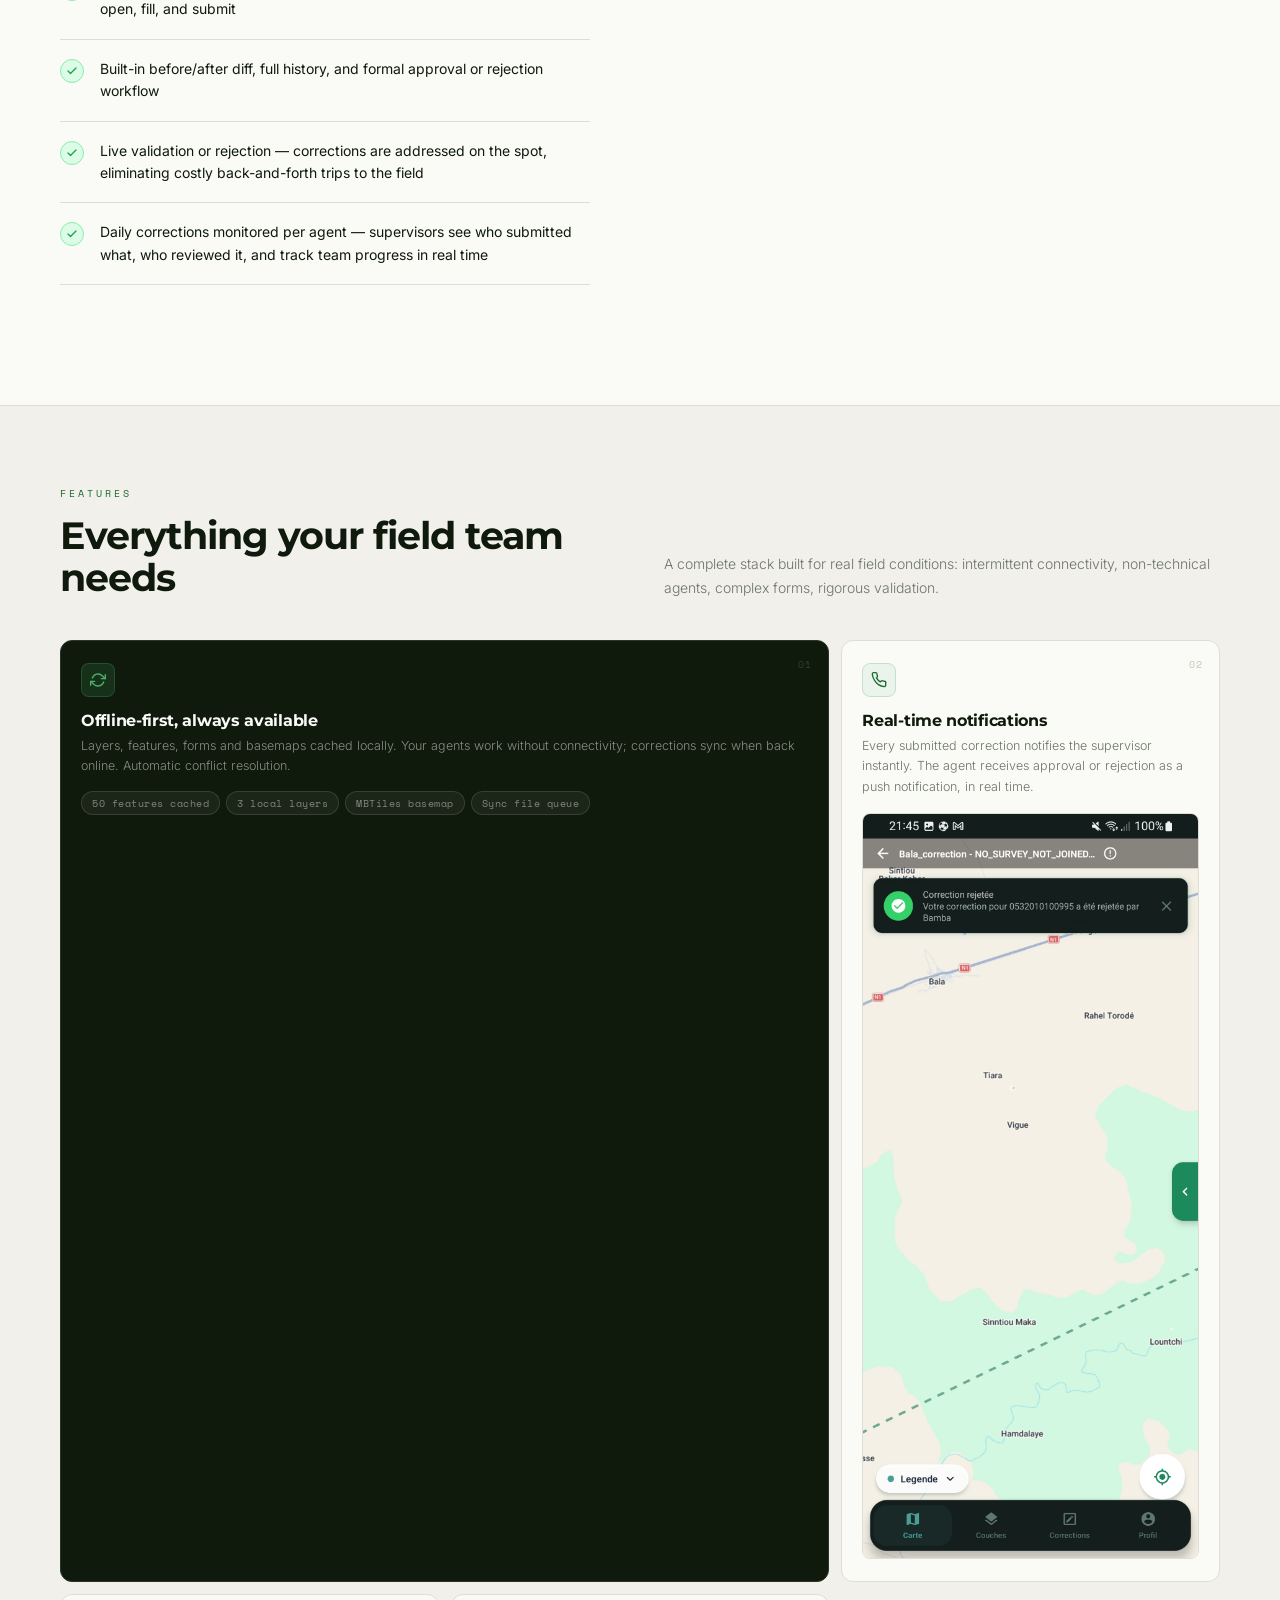
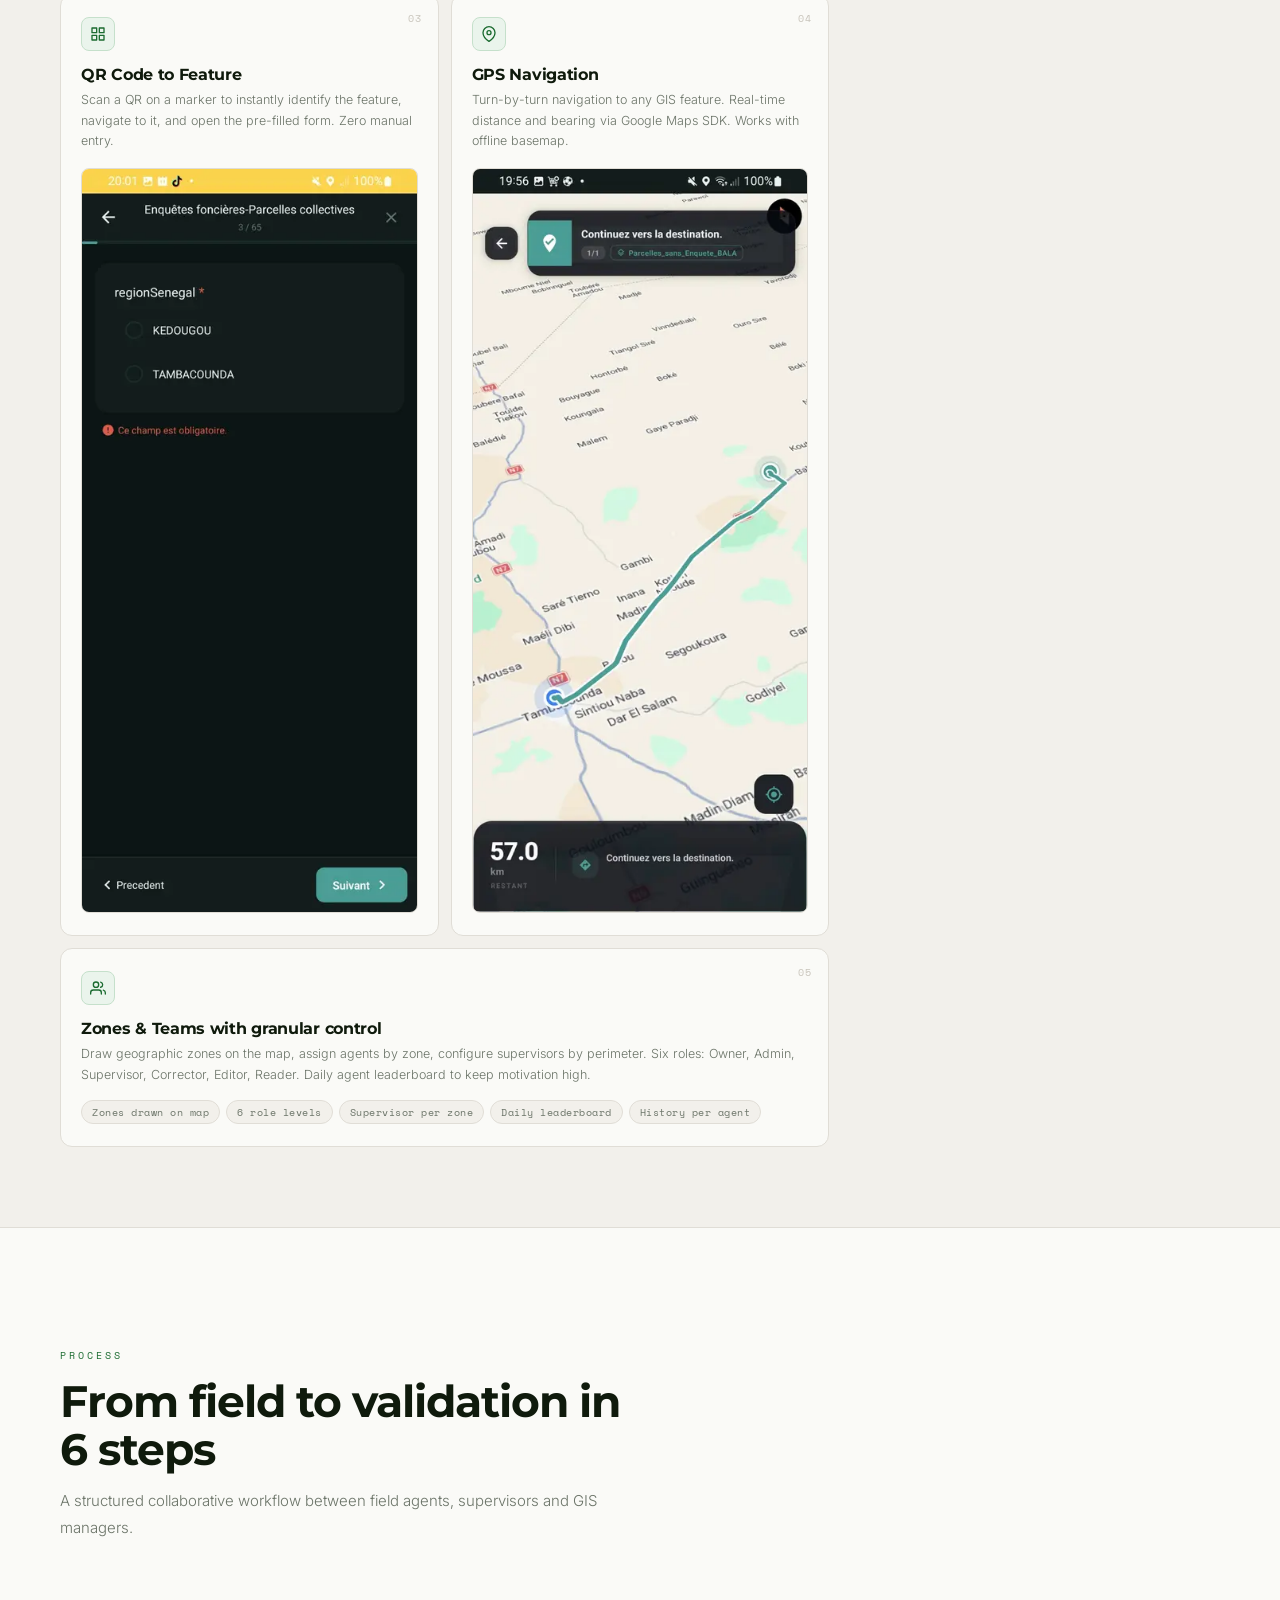
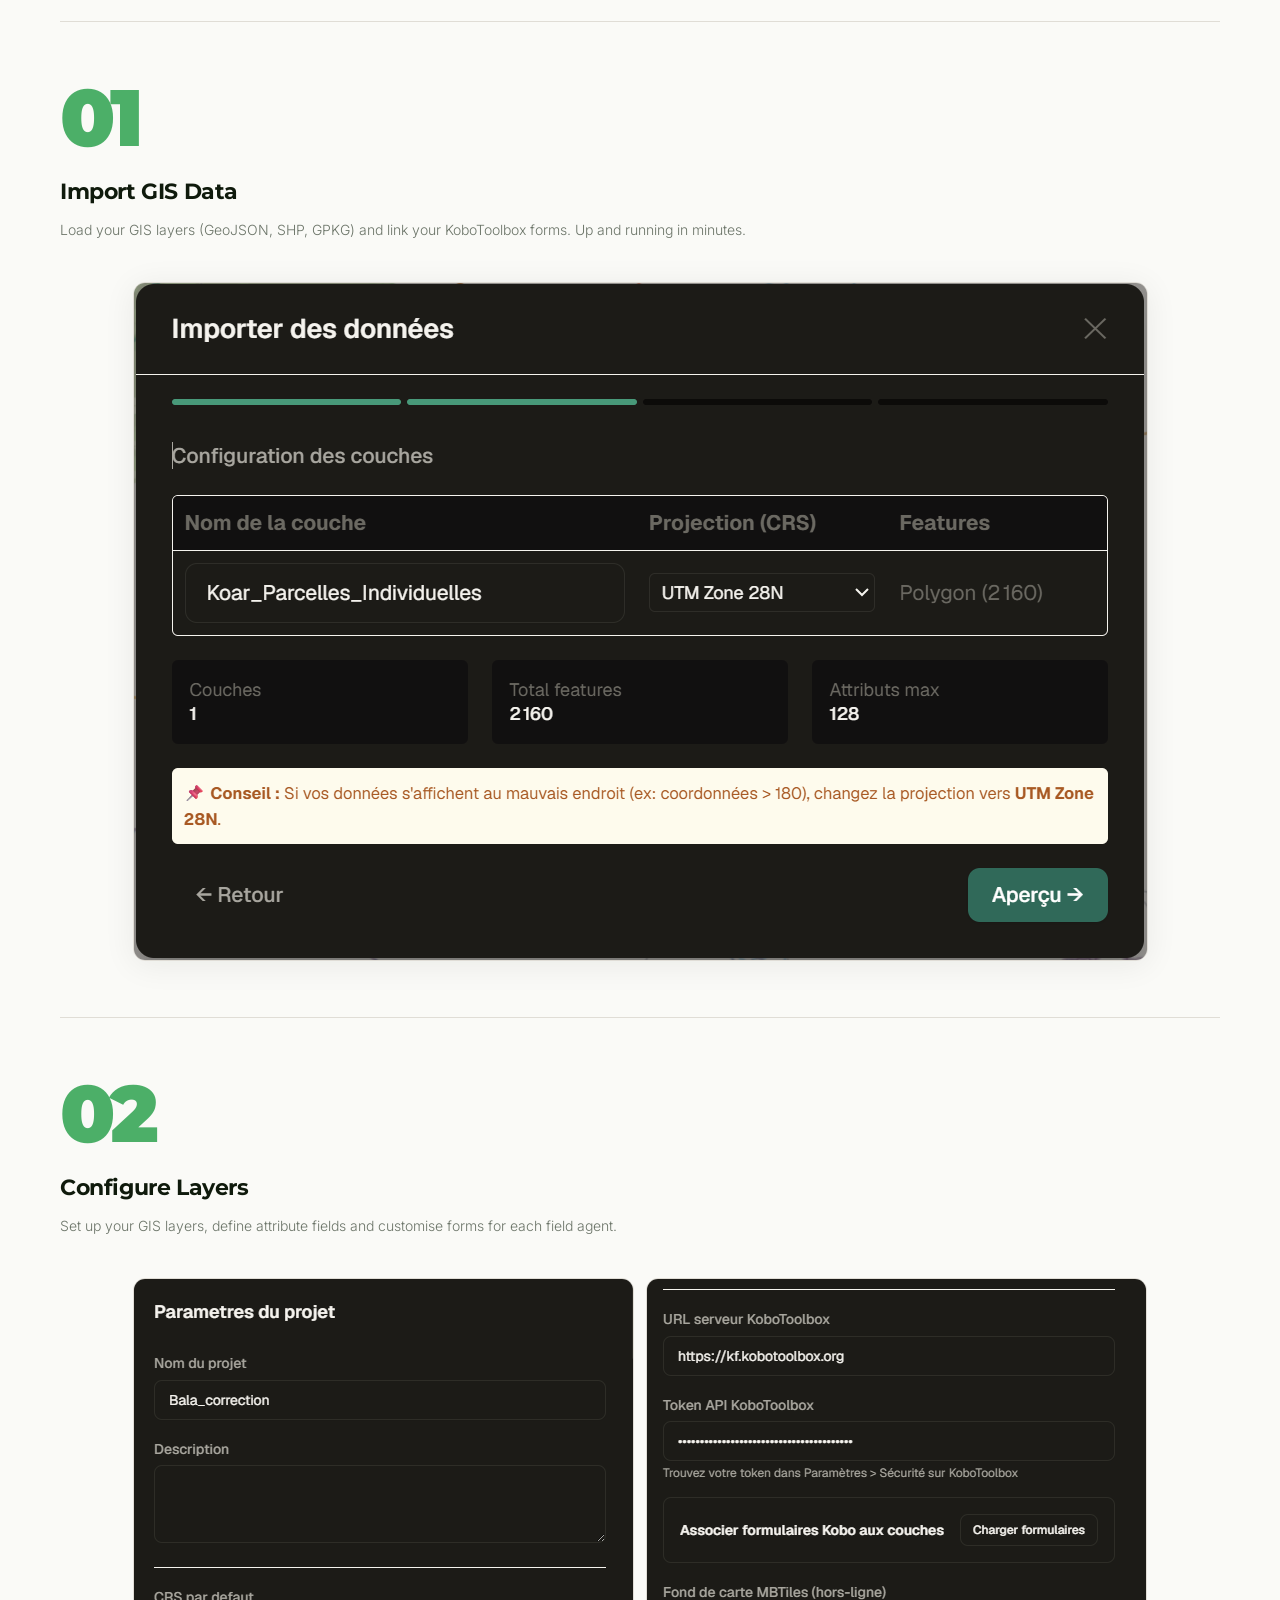
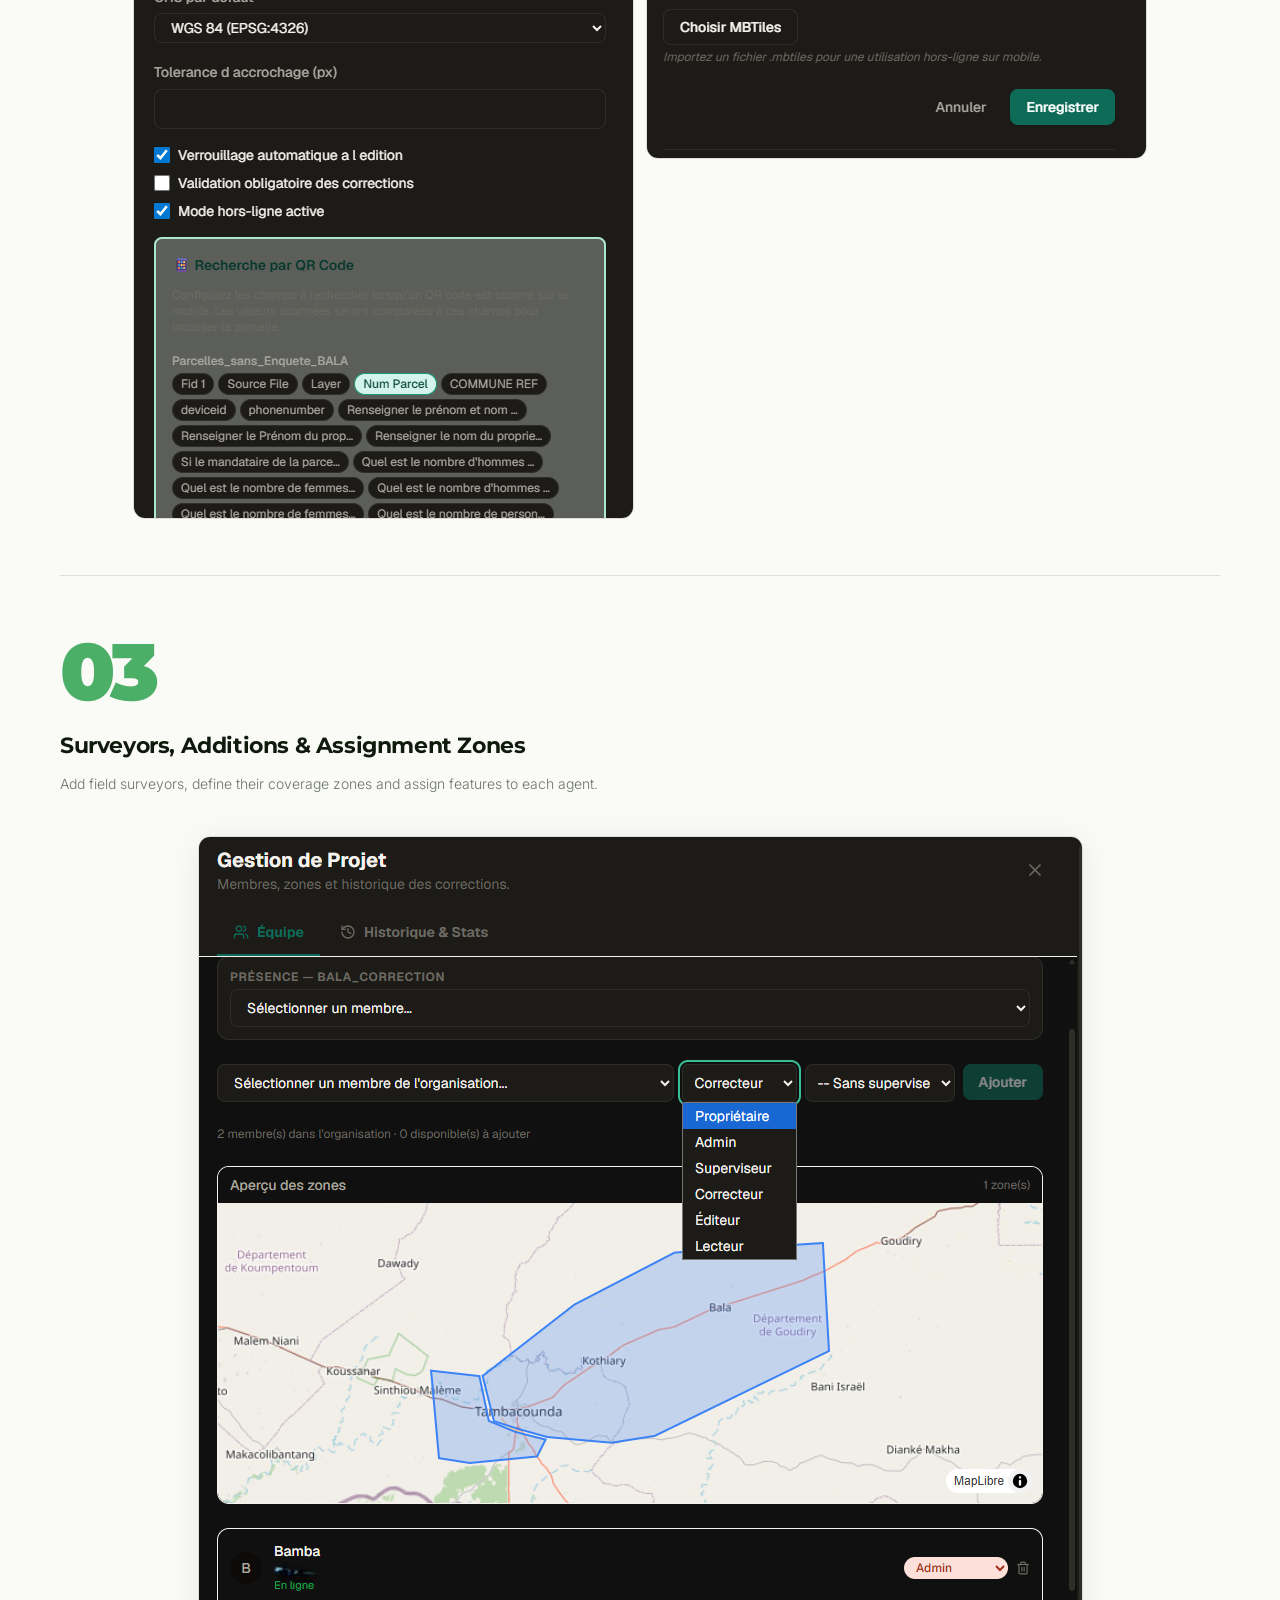
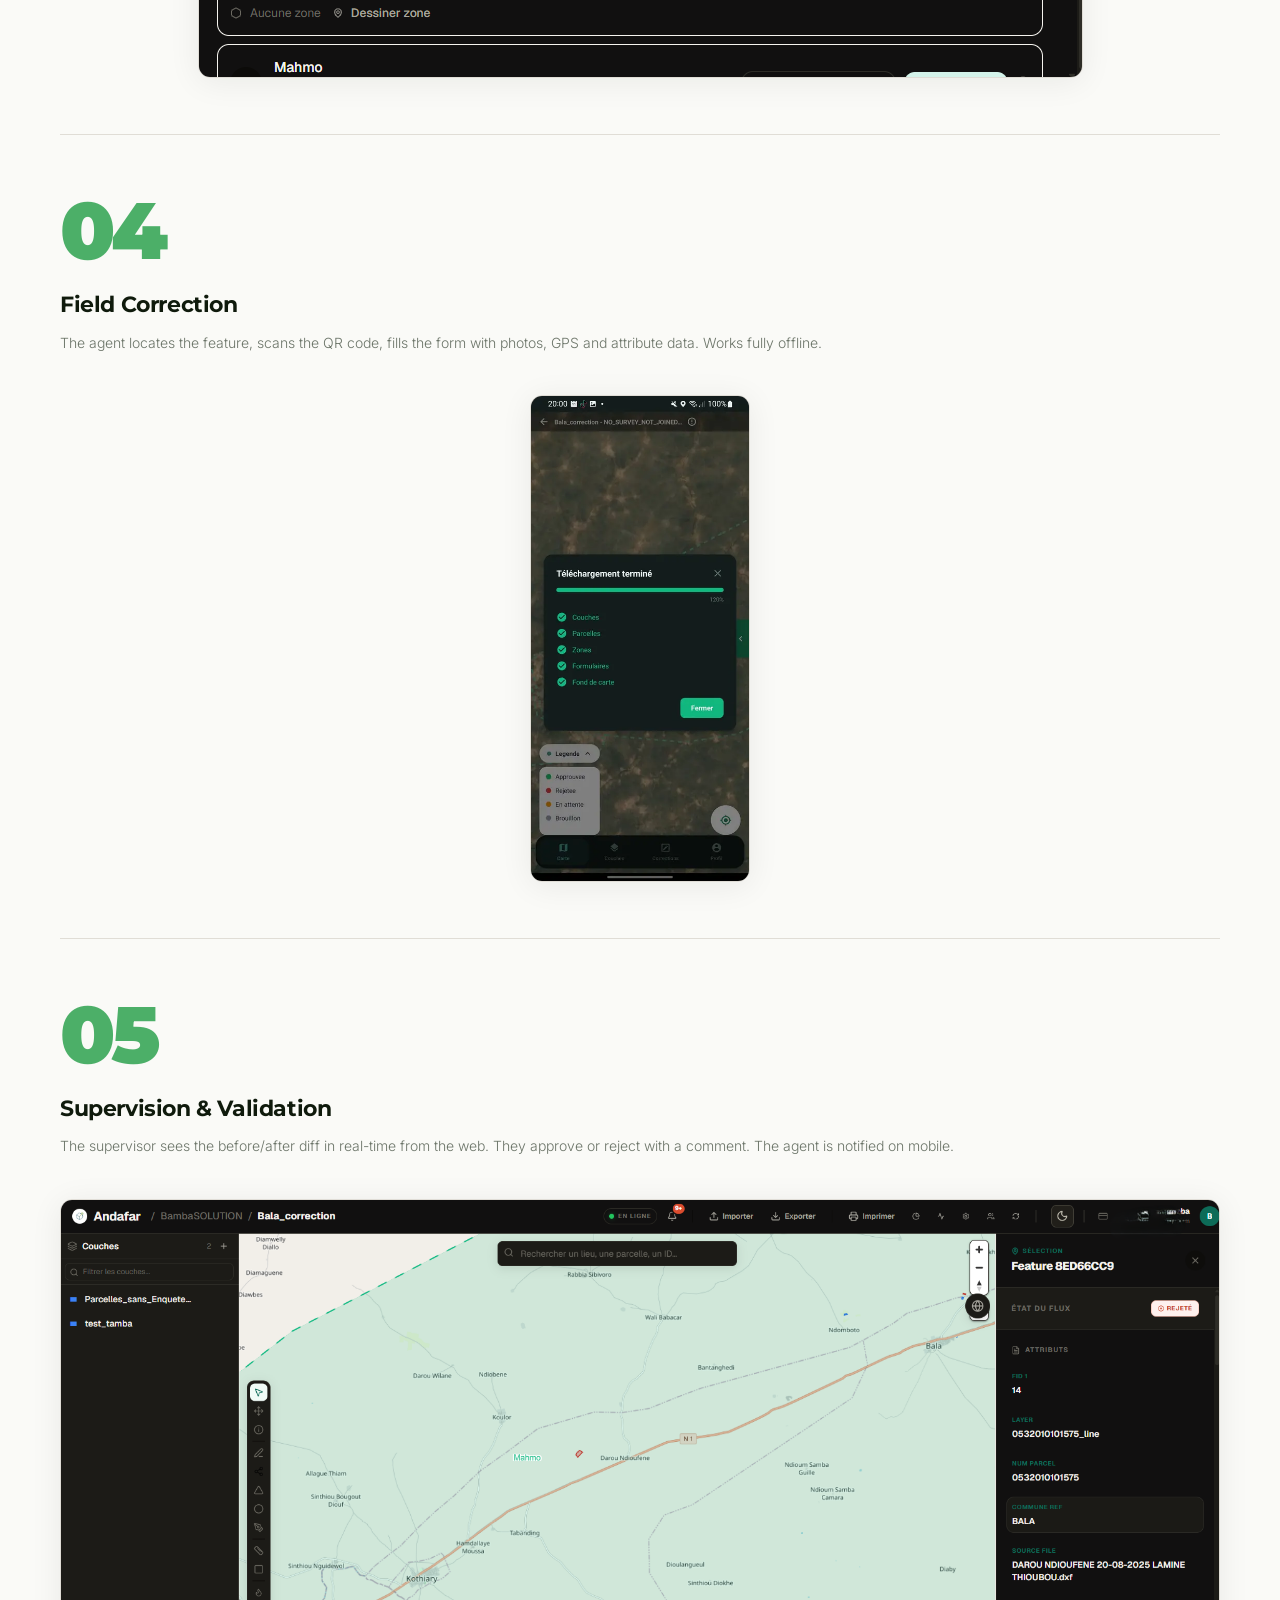
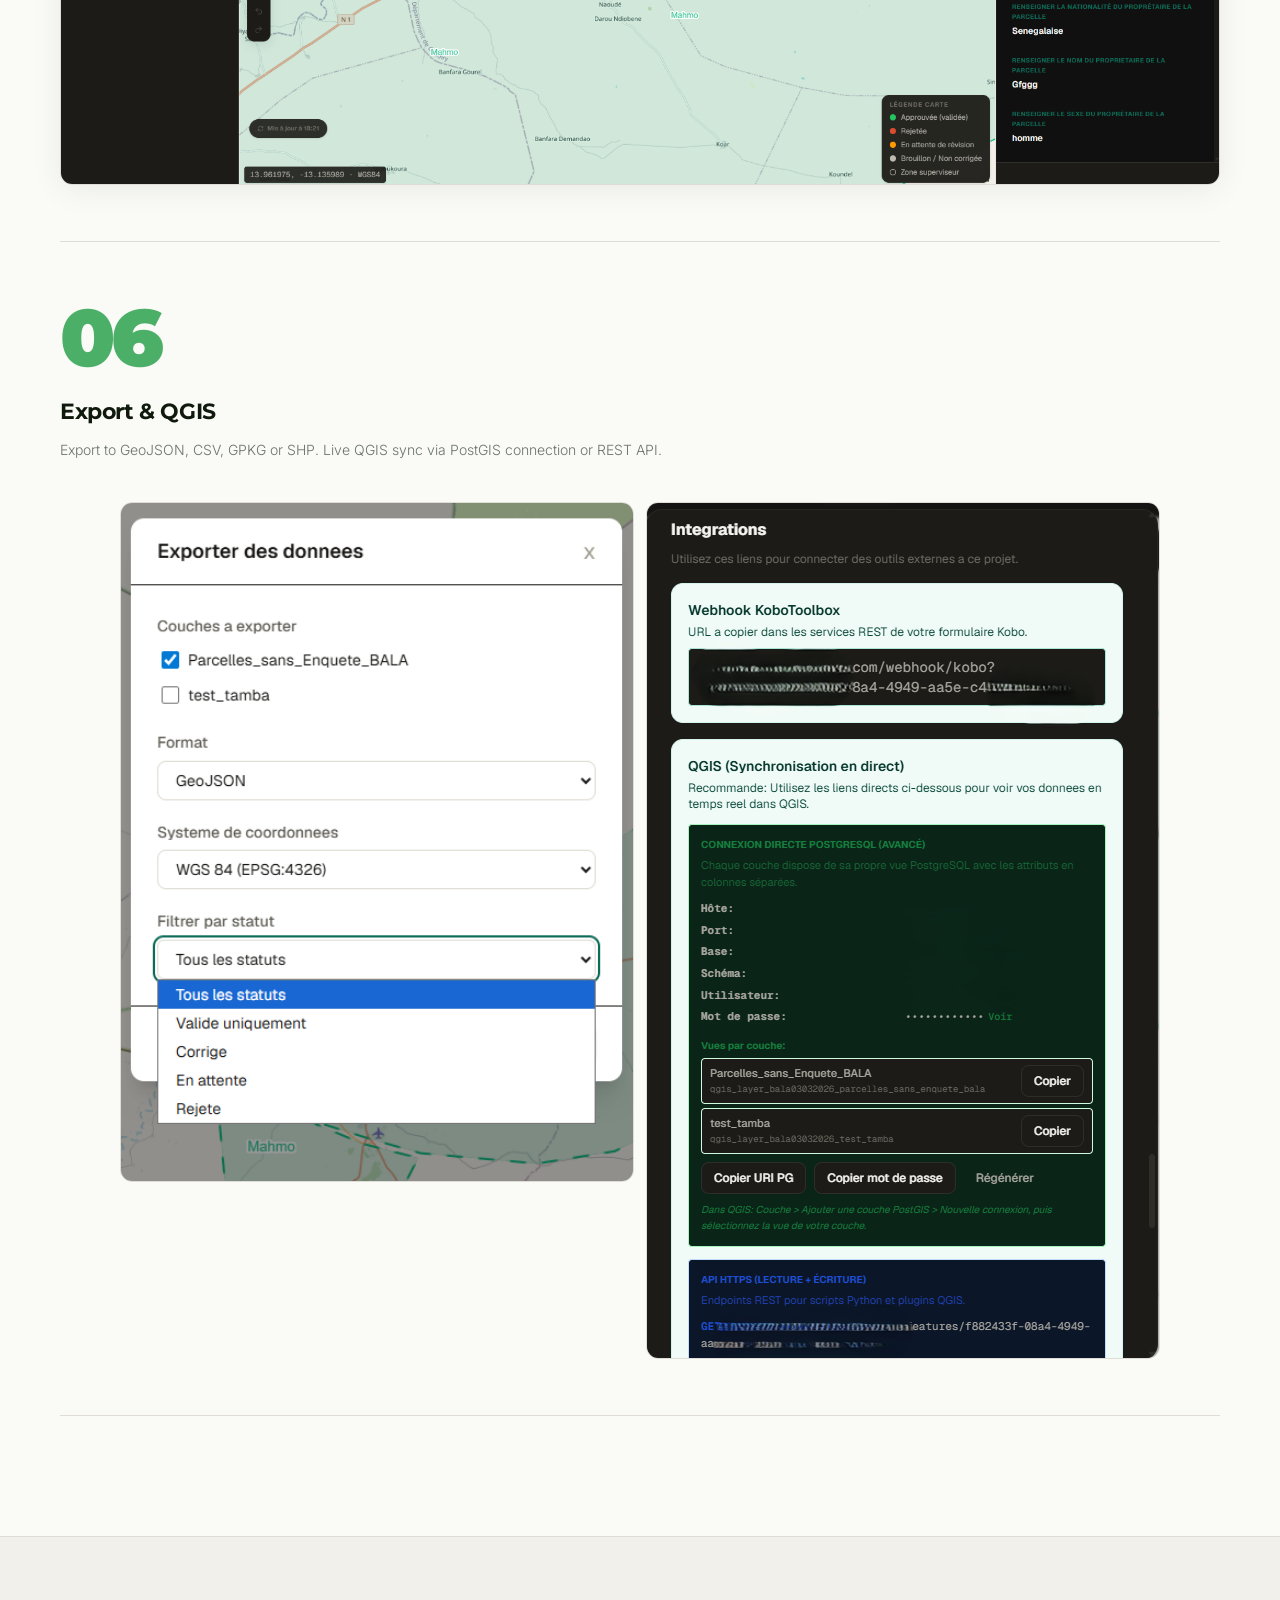
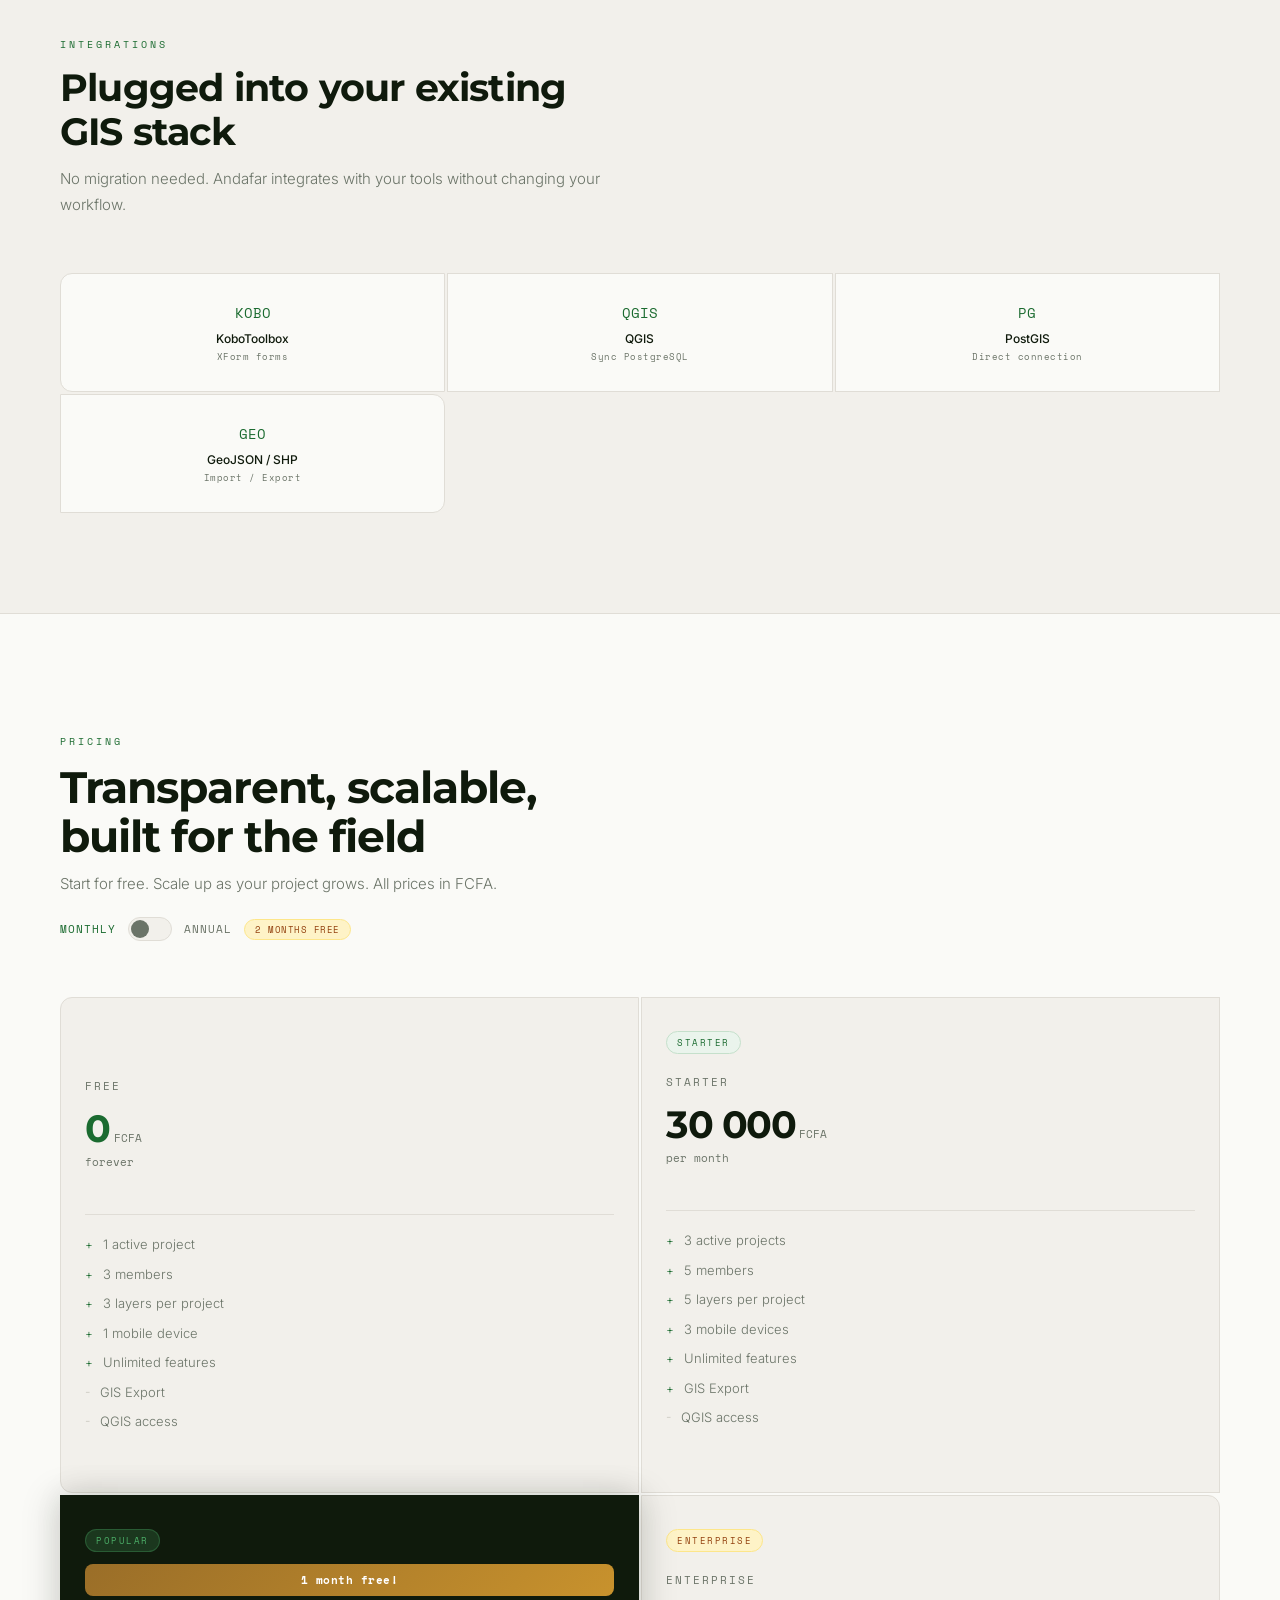
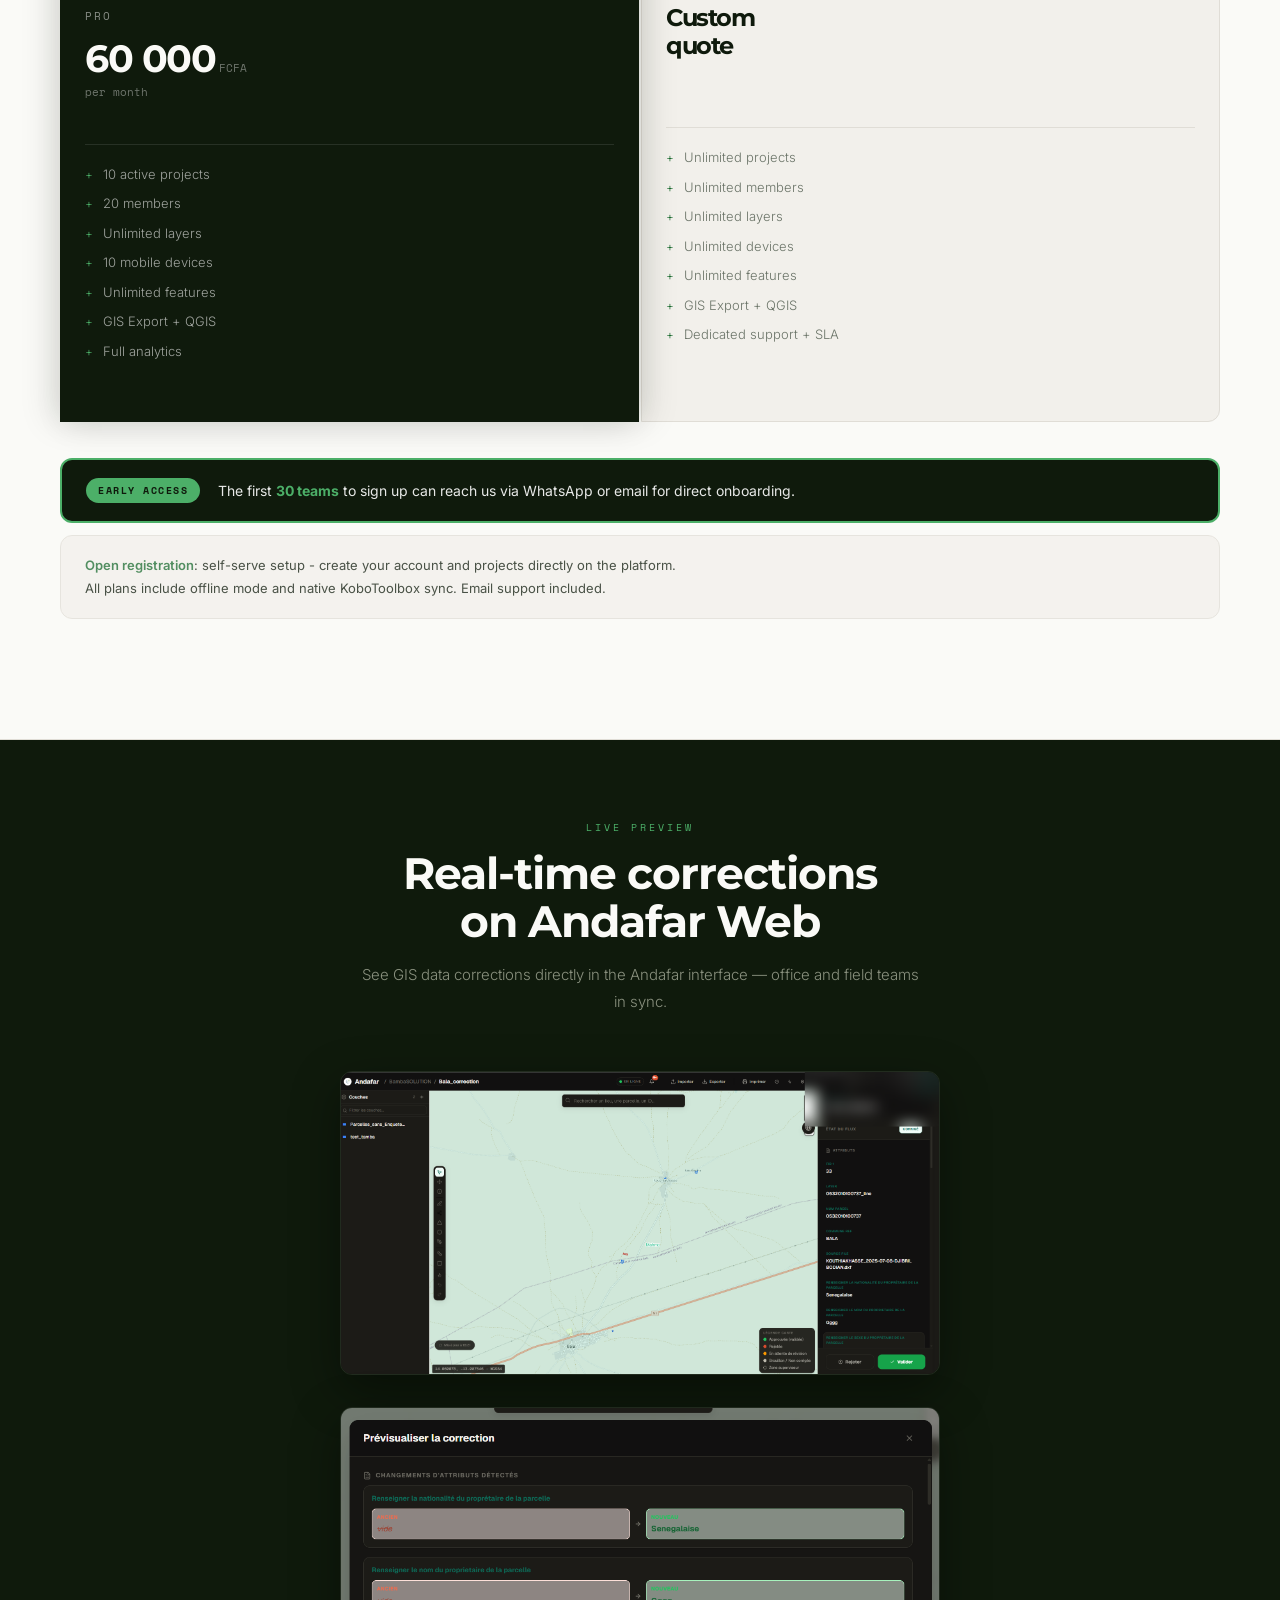
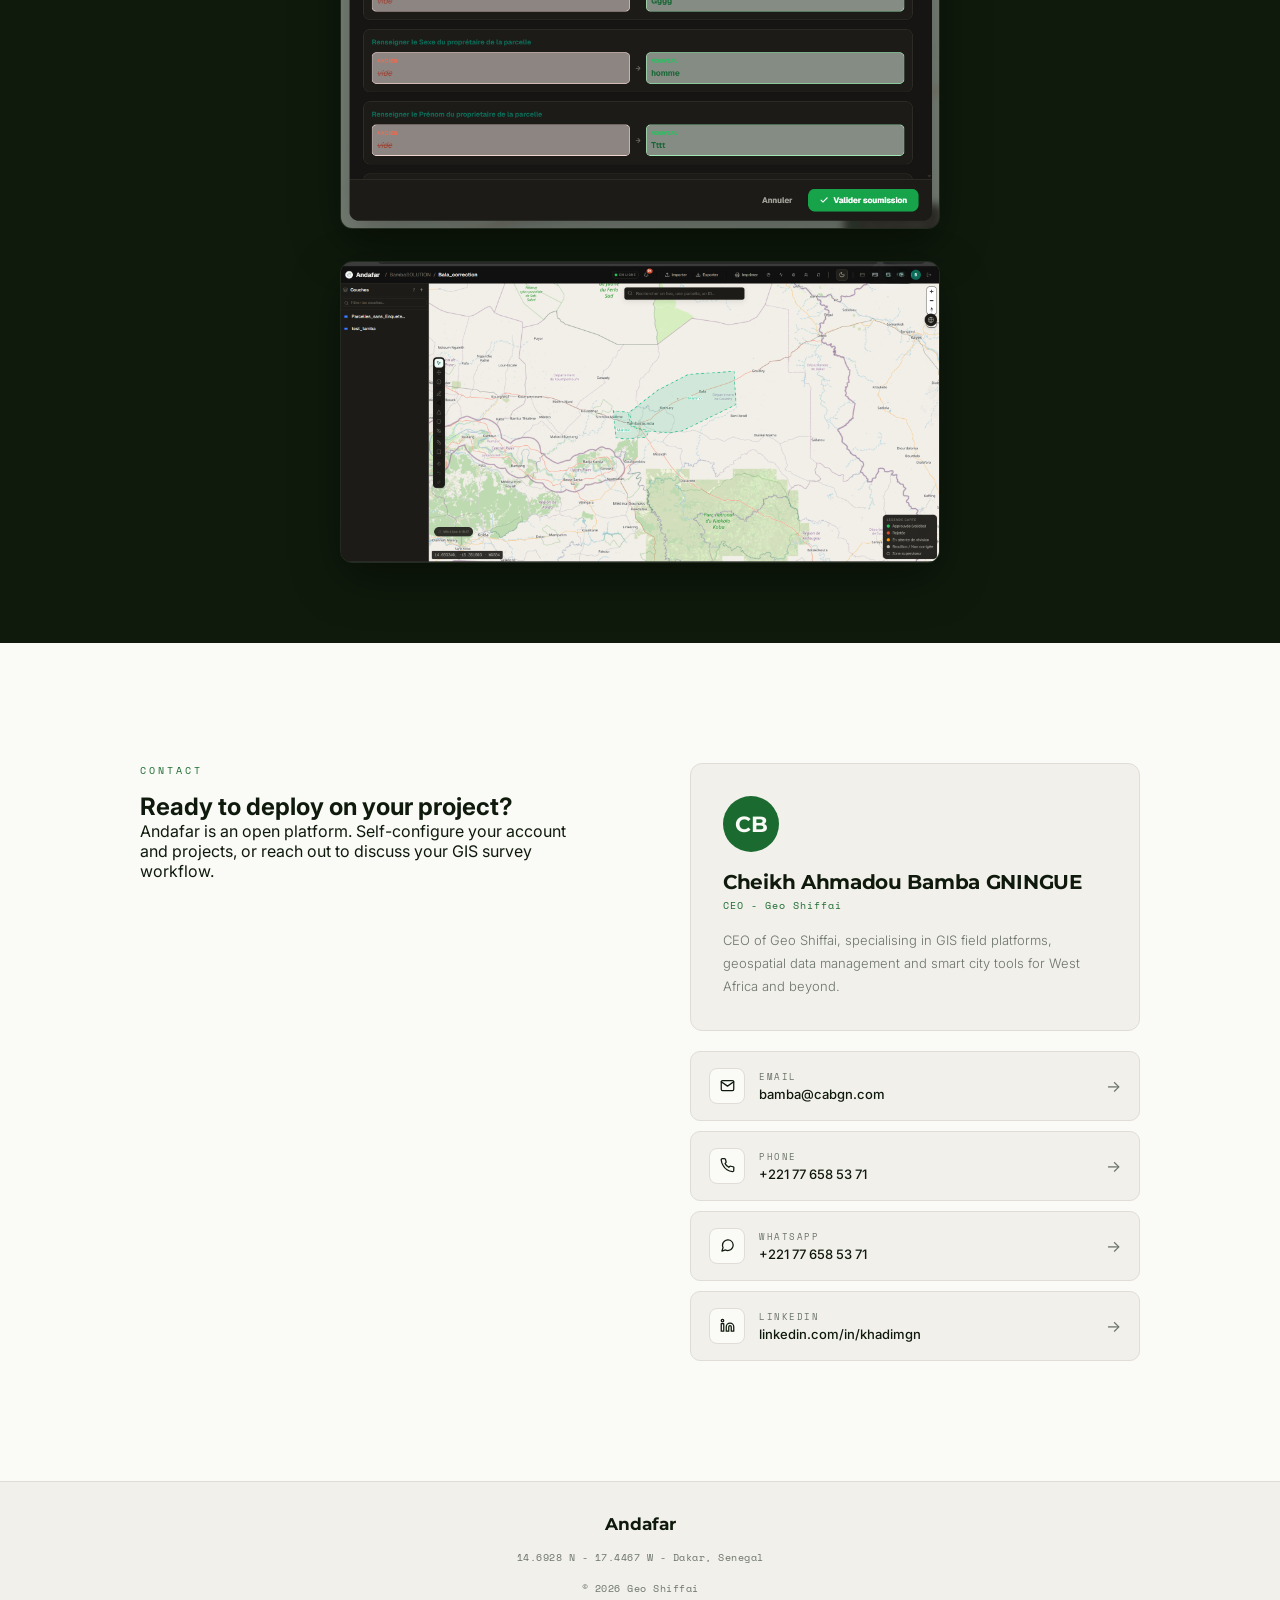
==== commit 3d5f8b13: "feat: floating contact button (email, WhatsApp, phone, LinkedIn)" ====
--- a/index.html
+++ b/index.html
@@ -555,6 +555,55 @@
 </footer>
 
 <canvas id="gis-canvas" aria-hidden="true"></canvas>
+
+<!-- Floating contact button -->
+<div class="fab-contact" id="fab-contact">
+  <button class="fab-btn" id="fab-btn" aria-label="Contact" aria-expanded="false">
+    <svg class="fab-icon-msg" viewBox="0 0 24 24" fill="none" stroke="currentColor" stroke-width="2" stroke-linecap="round" stroke-linejoin="round"><path d="M21 15a2 2 0 0 1-2 2H7l-4 4V5a2 2 0 0 1 2-2h14a2 2 0 0 1 2 2z"/></svg>
+    <svg class="fab-icon-close" viewBox="0 0 24 24" fill="none" stroke="currentColor" stroke-width="2.5" stroke-linecap="round"><line x1="18" y1="6" x2="6" y2="18"/><line x1="6" y1="6" x2="18" y2="18"/></svg>
+    <span class="fab-label" id="fab-label">Contactez-moi</span>
+  </button>
+  <div class="fab-panel" id="fab-panel" role="dialog" aria-label="Contact options">
+    <div class="fab-panel-title" id="fab-panel-title">Nous contacter</div>
+    <a href="mailto:bamba@cabgn.com" class="fab-item">
+      <span class="fab-item-icon fab-email">
+        <svg viewBox="0 0 24 24" fill="none" stroke="currentColor" stroke-width="2" stroke-linecap="round" stroke-linejoin="round"><path d="M4 4h16c1.1 0 2 .9 2 2v12c0 1.1-.9 2-2 2H4c-1.1 0-2-.9-2-2V6c0-1.1.9-2 2-2z"/><polyline points="22,6 12,13 2,6"/></svg>
+      </span>
+      <span class="fab-item-text">
+        <span class="fab-item-label" id="fab-email-label">Email</span>
+        <span class="fab-item-val">bamba@cabgn.com</span>
+      </span>
+    </a>
+    <a href="https://wa.me/221776585371" target="_blank" rel="noopener noreferrer" class="fab-item">
+      <span class="fab-item-icon fab-wa">
+        <svg viewBox="0 0 24 24" fill="currentColor"><path d="M17.472 14.382c-.297-.149-1.758-.867-2.03-.967-.273-.099-.471-.148-.67.15-.197.297-.767.966-.94 1.164-.173.199-.347.223-.644.075-.297-.15-1.255-.463-2.39-1.475-.883-.788-1.48-1.761-1.653-2.059-.173-.297-.018-.458.13-.606.134-.133.298-.347.446-.52.149-.174.198-.298.298-.497.099-.198.05-.371-.025-.52-.075-.149-.669-1.612-.916-2.207-.242-.579-.487-.5-.669-.51-.173-.008-.371-.01-.57-.01-.198 0-.52.074-.792.372-.272.297-1.04 1.016-1.04 2.479 0 1.462 1.065 2.875 1.213 3.074.149.198 2.096 3.2 5.077 4.487.709.306 1.262.489 1.694.625.712.227 1.36.195 1.871.118.571-.085 1.758-.719 2.006-1.413.248-.694.248-1.289.173-1.413-.074-.124-.272-.198-.57-.347m-5.421 7.403h-.004a9.87 9.87 0 0 1-5.031-1.378l-.361-.214-3.741.982.998-3.648-.235-.374a9.86 9.86 0 0 1-1.51-5.26c.001-5.45 4.436-9.884 9.888-9.884 2.64 0 5.122 1.03 6.988 2.898a9.825 9.825 0 0 1 2.893 6.994c-.003 5.45-4.437 9.884-9.885 9.884m8.413-18.297A11.815 11.815 0 0 0 12.05 0C5.495 0 .16 5.335.157 11.892c0 2.096.547 4.142 1.588 5.945L.057 24l6.305-1.654a11.882 11.882 0 0 0 5.683 1.448h.005c6.554 0 11.89-5.335 11.893-11.893a11.821 11.821 0 0 0-3.48-8.413z"/></svg>
+      </span>
+      <span class="fab-item-text">
+        <span class="fab-item-label" id="fab-wa-label">WhatsApp</span>
+        <span class="fab-item-val">+221 77 658 53 71</span>
+      </span>
+    </a>
+    <a href="tel:+221776585371" class="fab-item">
+      <span class="fab-item-icon fab-phone">
+        <svg viewBox="0 0 24 24" fill="none" stroke="currentColor" stroke-width="2" stroke-linecap="round" stroke-linejoin="round"><path d="M22 16.92v3a2 2 0 0 1-2.18 2 19.79 19.79 0 0 1-8.63-3.07A19.5 19.5 0 0 1 4.99 12 19.79 19.79 0 0 1 1.95 3.18 2 2 0 0 1 3.92 1h3a2 2 0 0 1 2 1.72c.127.96.361 1.903.7 2.81a2 2 0 0 1-.45 2.11L8.09 8.91a16 16 0 0 0 6 6l1.27-1.27a2 2 0 0 1 2.11-.45c.907.339 1.85.573 2.81.7A2 2 0 0 1 22 16.92z"/></svg>
+      </span>
+      <span class="fab-item-text">
+        <span class="fab-item-label" id="fab-phone-label">Téléphone</span>
+        <span class="fab-item-val">+221 77 658 53 71</span>
+      </span>
+    </a>
+    <a href="https://www.linkedin.com/in/khadimgn" target="_blank" rel="noopener noreferrer" class="fab-item">
+      <span class="fab-item-icon fab-li">
+        <svg viewBox="0 0 24 24" fill="currentColor"><path d="M20.447 20.452h-3.554v-5.569c0-1.328-.027-3.037-1.852-3.037-1.853 0-2.136 1.445-2.136 2.939v5.667H9.351V9h3.414v1.561h.046c.477-.9 1.637-1.85 3.37-1.85 3.601 0 4.267 2.37 4.267 5.455v6.286zM5.337 7.433a2.062 2.062 0 0 1-2.063-2.065 2.064 2.064 0 1 1 2.063 2.065zm1.782 13.019H3.555V9h3.564v11.452zM22.225 0H1.771C.792 0 0 .774 0 1.729v20.542C0 23.227.792 24 1.771 24h20.451C23.2 24 24 23.227 24 22.271V1.729C24 .774 23.2 0 22.222 0h.003z"/></svg>
+      </span>
+      <span class="fab-item-text">
+        <span class="fab-item-label" id="fab-li-label">LinkedIn</span>
+        <span class="fab-item-val">linkedin.com/in/khadimgn</span>
+      </span>
+    </a>
+  </div>
+</div>
+
 <script src="main.js" defer></script>
 </body>
 </html>
--- a/styles.css
+++ b/styles.css
@@ -953,6 +953,109 @@
   .features-top { grid-template-columns: 1fr; gap: 24px; }
   .feat-grid { grid-template-columns: 1fr 1fr; }
   .feat-card.wide { grid-column: span 1; }
+}
+
+/* ===================== Floating Contact Button ===================== */
+.fab-contact {
+  position: fixed;
+  bottom: 28px;
+  right: 28px;
+  z-index: 9999;
+  display: flex;
+  flex-direction: column;
+  align-items: flex-end;
+  gap: 12px;
+}
+
+.fab-btn {
+  display: flex;
+  align-items: center;
+  gap: 10px;
+  background: var(--lime);
+  color: #fff;
+  border: none;
+  border-radius: 50px;
+  padding: 0 20px 0 16px;
+  height: 52px;
+  font-family: var(--font-body);
+  font-size: 14px;
+  font-weight: 600;
+  cursor: pointer;
+  box-shadow: 0 4px 20px rgba(76,175,104,0.45);
+  transition: background 0.2s, box-shadow 0.2s, transform 0.2s;
+  white-space: nowrap;
+  letter-spacing: 0.01em;
+}
+.fab-btn:hover { background: var(--green); box-shadow: 0 6px 28px rgba(27,107,48,0.45); transform: translateY(-2px); }
+.fab-btn:active { transform: translateY(0); }
+
+.fab-btn svg { width: 20px; height: 20px; flex-shrink: 0; }
+.fab-icon-close { display: none; }
+.fab-contact.open .fab-icon-msg  { display: none; }
+.fab-contact.open .fab-icon-close { display: block; }
+
+/* panel */
+.fab-panel {
+  background: var(--white);
+  border: 1px solid var(--border);
+  border-radius: 16px;
+  box-shadow: 0 8px 40px rgba(15,26,12,0.14);
+  padding: 14px 10px 10px;
+  width: 290px;
+  opacity: 0;
+  transform: translateY(12px) scale(0.97);
+  pointer-events: none;
+  transition: opacity 0.22s ease, transform 0.22s ease;
+  order: -1;
+}
+.fab-contact.open .fab-panel {
+  opacity: 1;
+  transform: translateY(0) scale(1);
+  pointer-events: auto;
+}
+
+.fab-panel-title {
+  font-family: var(--font-head);
+  font-size: 11px;
+  font-weight: 700;
+  letter-spacing: 0.09em;
+  text-transform: uppercase;
+  color: var(--muted);
+  padding: 0 8px 10px;
+  border-bottom: 1px solid var(--border);
+  margin-bottom: 8px;
+}
+
+.fab-item {
+  display: flex;
+  align-items: center;
+  gap: 12px;
+  padding: 10px 10px;
+  border-radius: 10px;
+  text-decoration: none;
+  color: var(--ink);
+  transition: background 0.15s;
+}
+.fab-item:hover { background: var(--paper); }
+
+.fab-item-icon {
+  width: 38px;
+  height: 38px;
+  border-radius: 10px;
+  display: flex;
+  align-items: center;
+  justify-content: center;
+  flex-shrink: 0;
+}
+.fab-item-icon svg { width: 18px; height: 18px; }
+.fab-email  { background: #EEF2FF; color: #4F46E5; }
+.fab-wa     { background: #DCFCE7; color: #16A34A; }
+.fab-phone  { background: #FEF3C7; color: #D97706; }
+.fab-li     { background: #DBEAFE; color: #1D4ED8; }
+
+.fab-item-text { display: flex; flex-direction: column; }
+.fab-item-label { font-size: 11px; font-weight: 600; color: var(--muted); letter-spacing: 0.04em; text-transform: uppercase; }
+.fab-item-val   { font-size: 13px; font-weight: 500; color: var(--ink); }
   .wf-step { flex-direction: column !important; gap: 40px; padding: 56px 0; }
   .wf-step-text { flex: 0 0 auto; width: 100%; }
   .wf-step > .wf-step-img--portrait { margin: 0; width: 220px; }
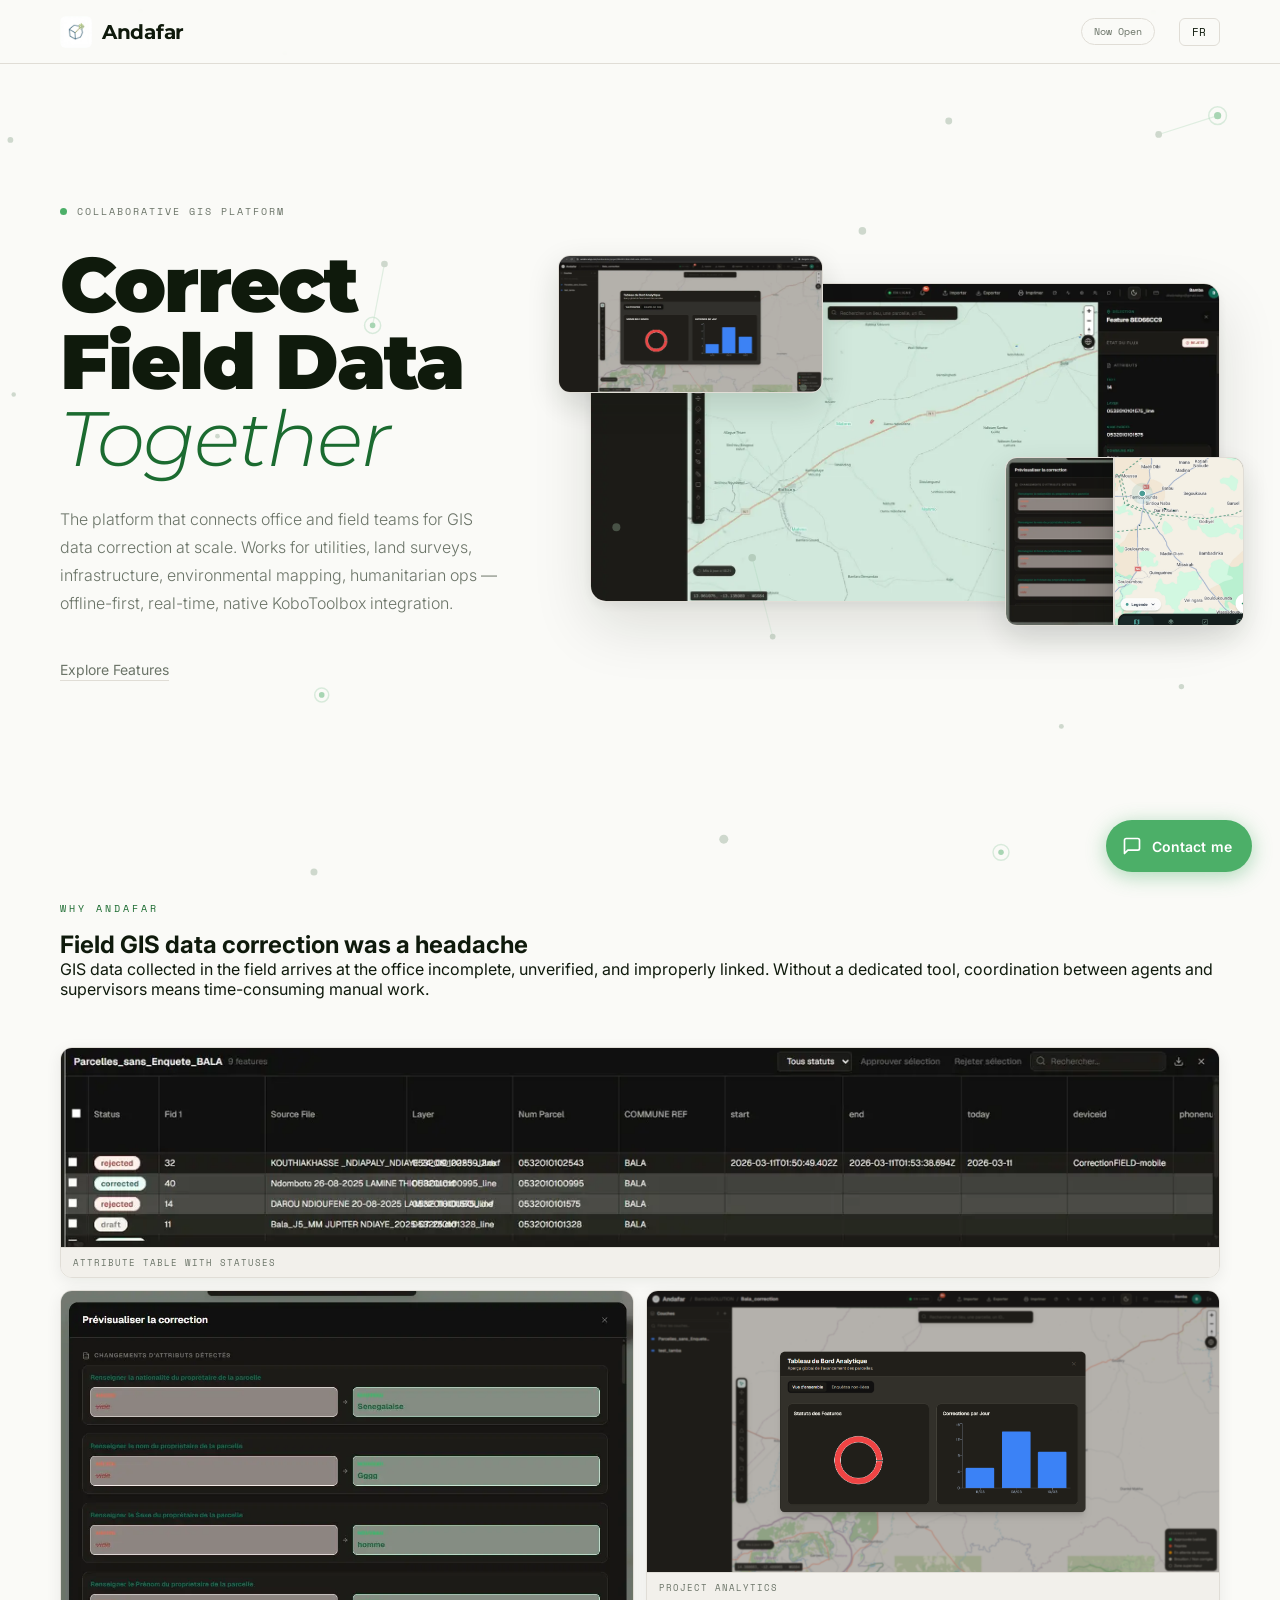
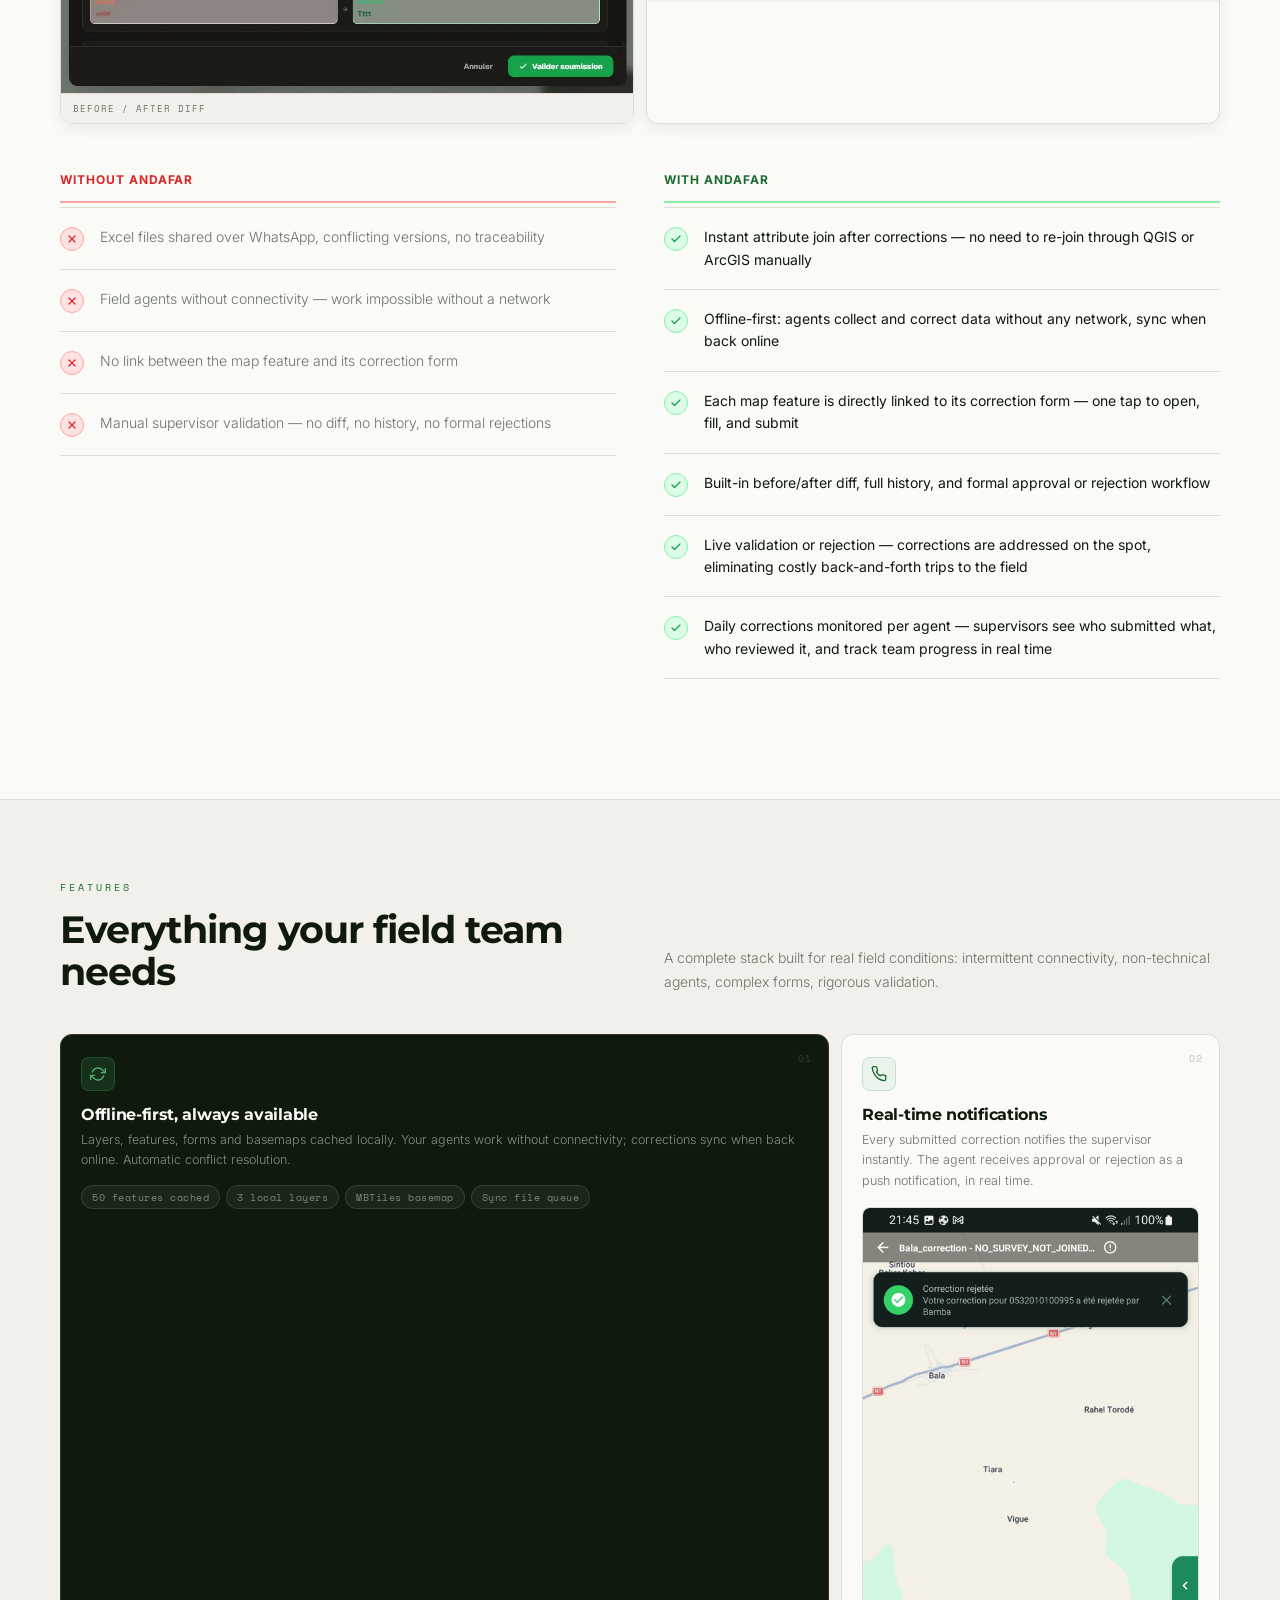
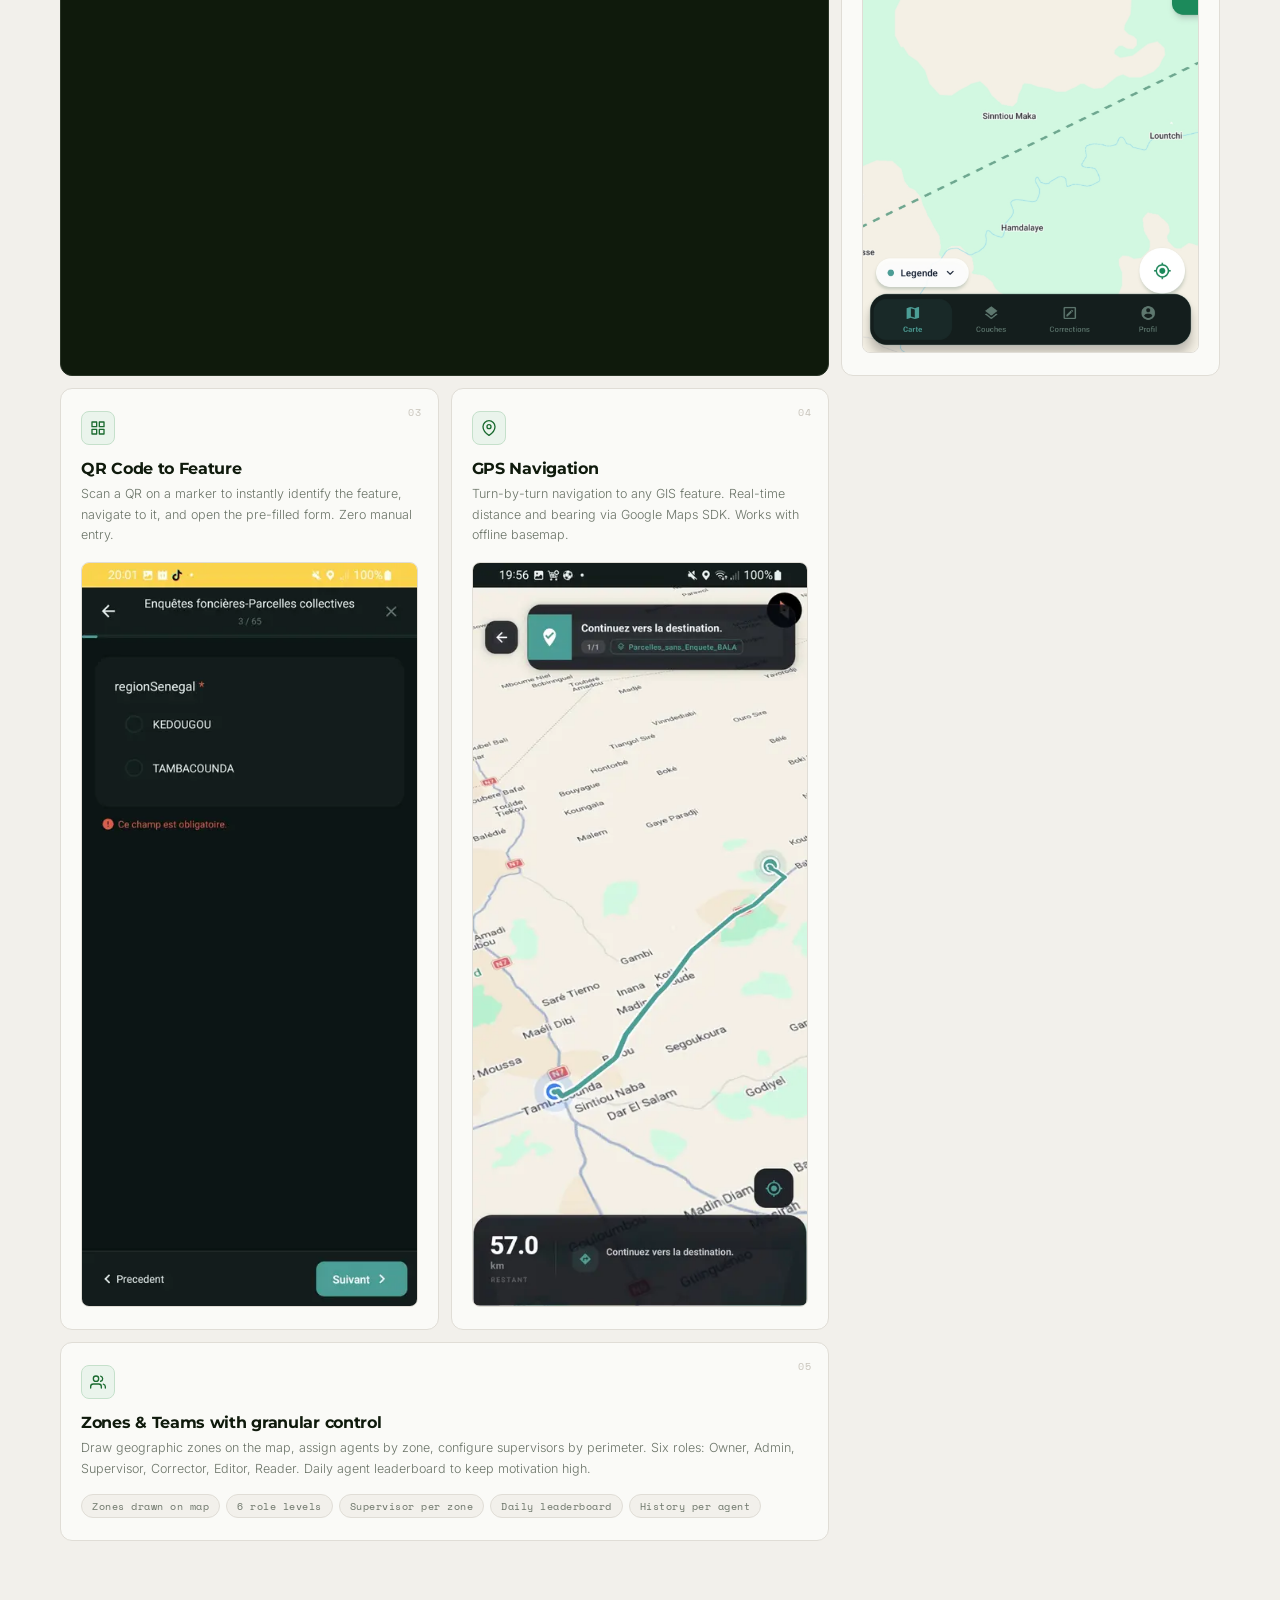
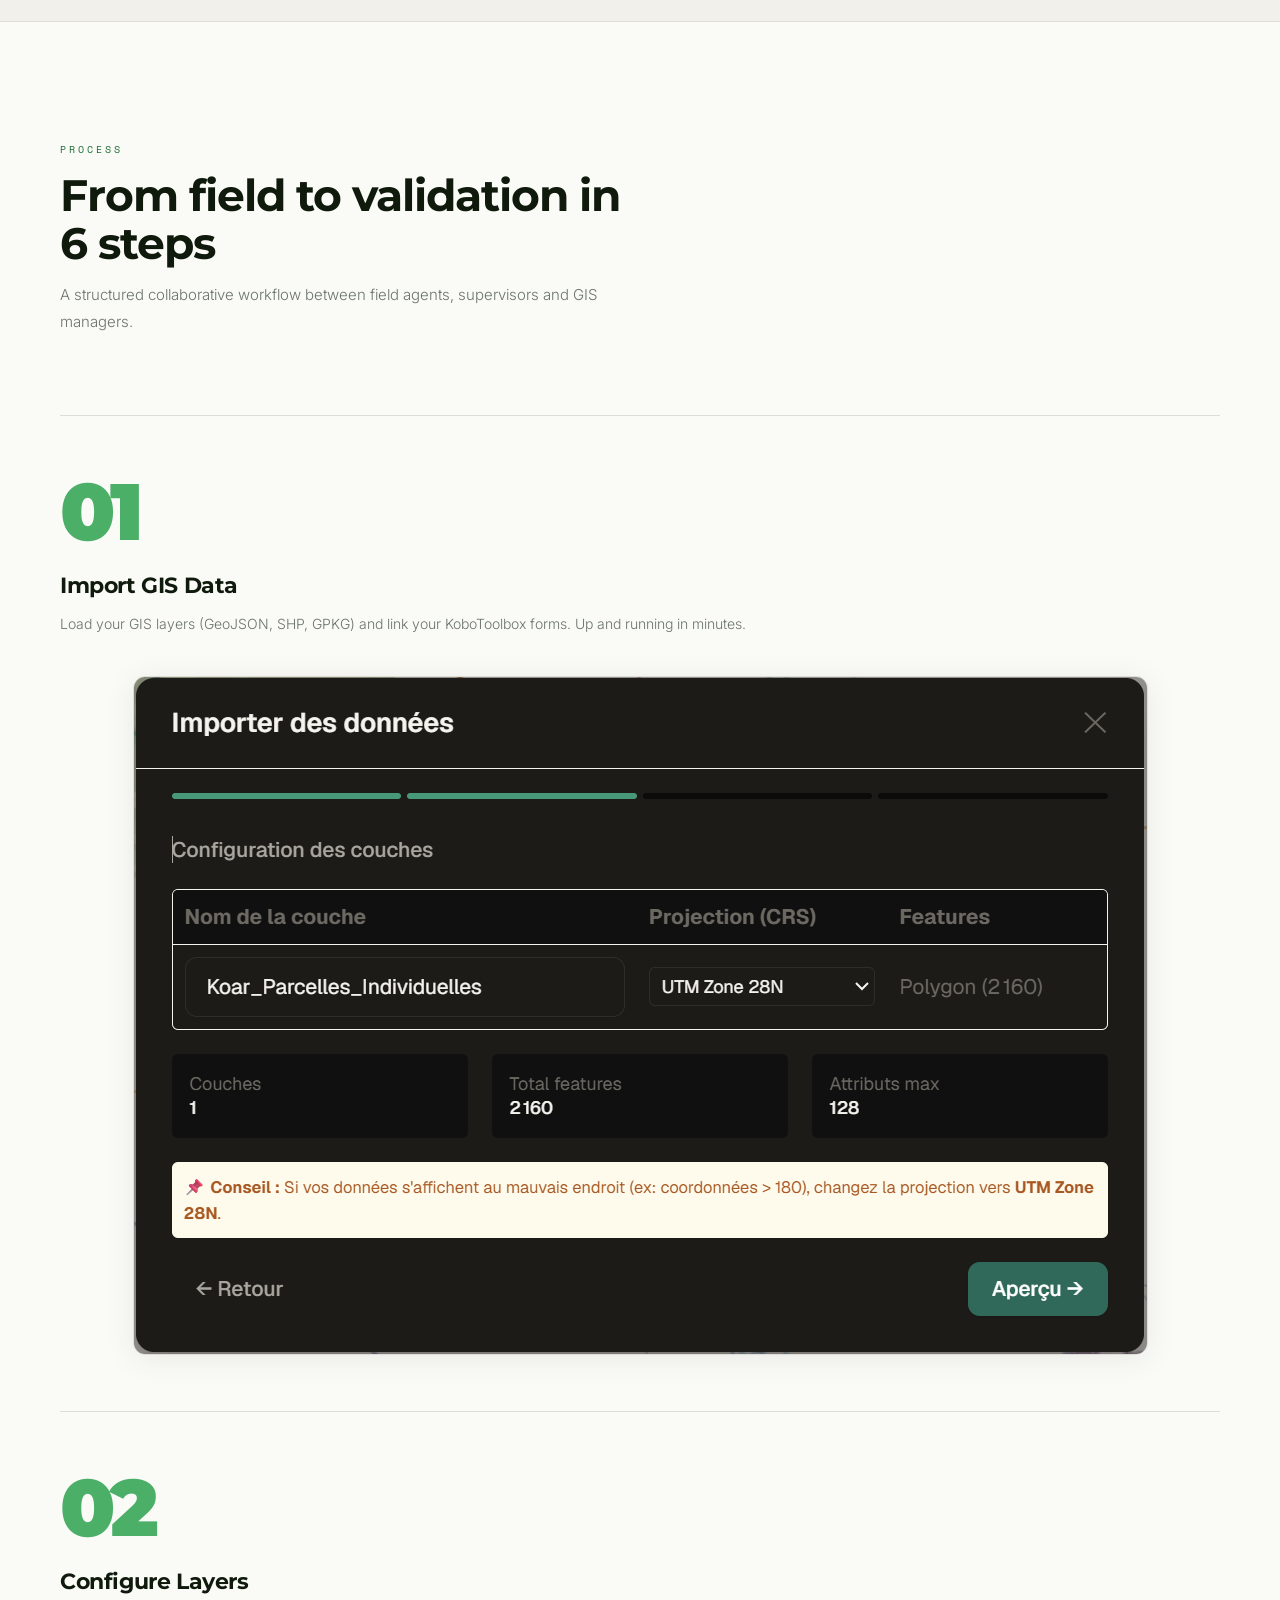
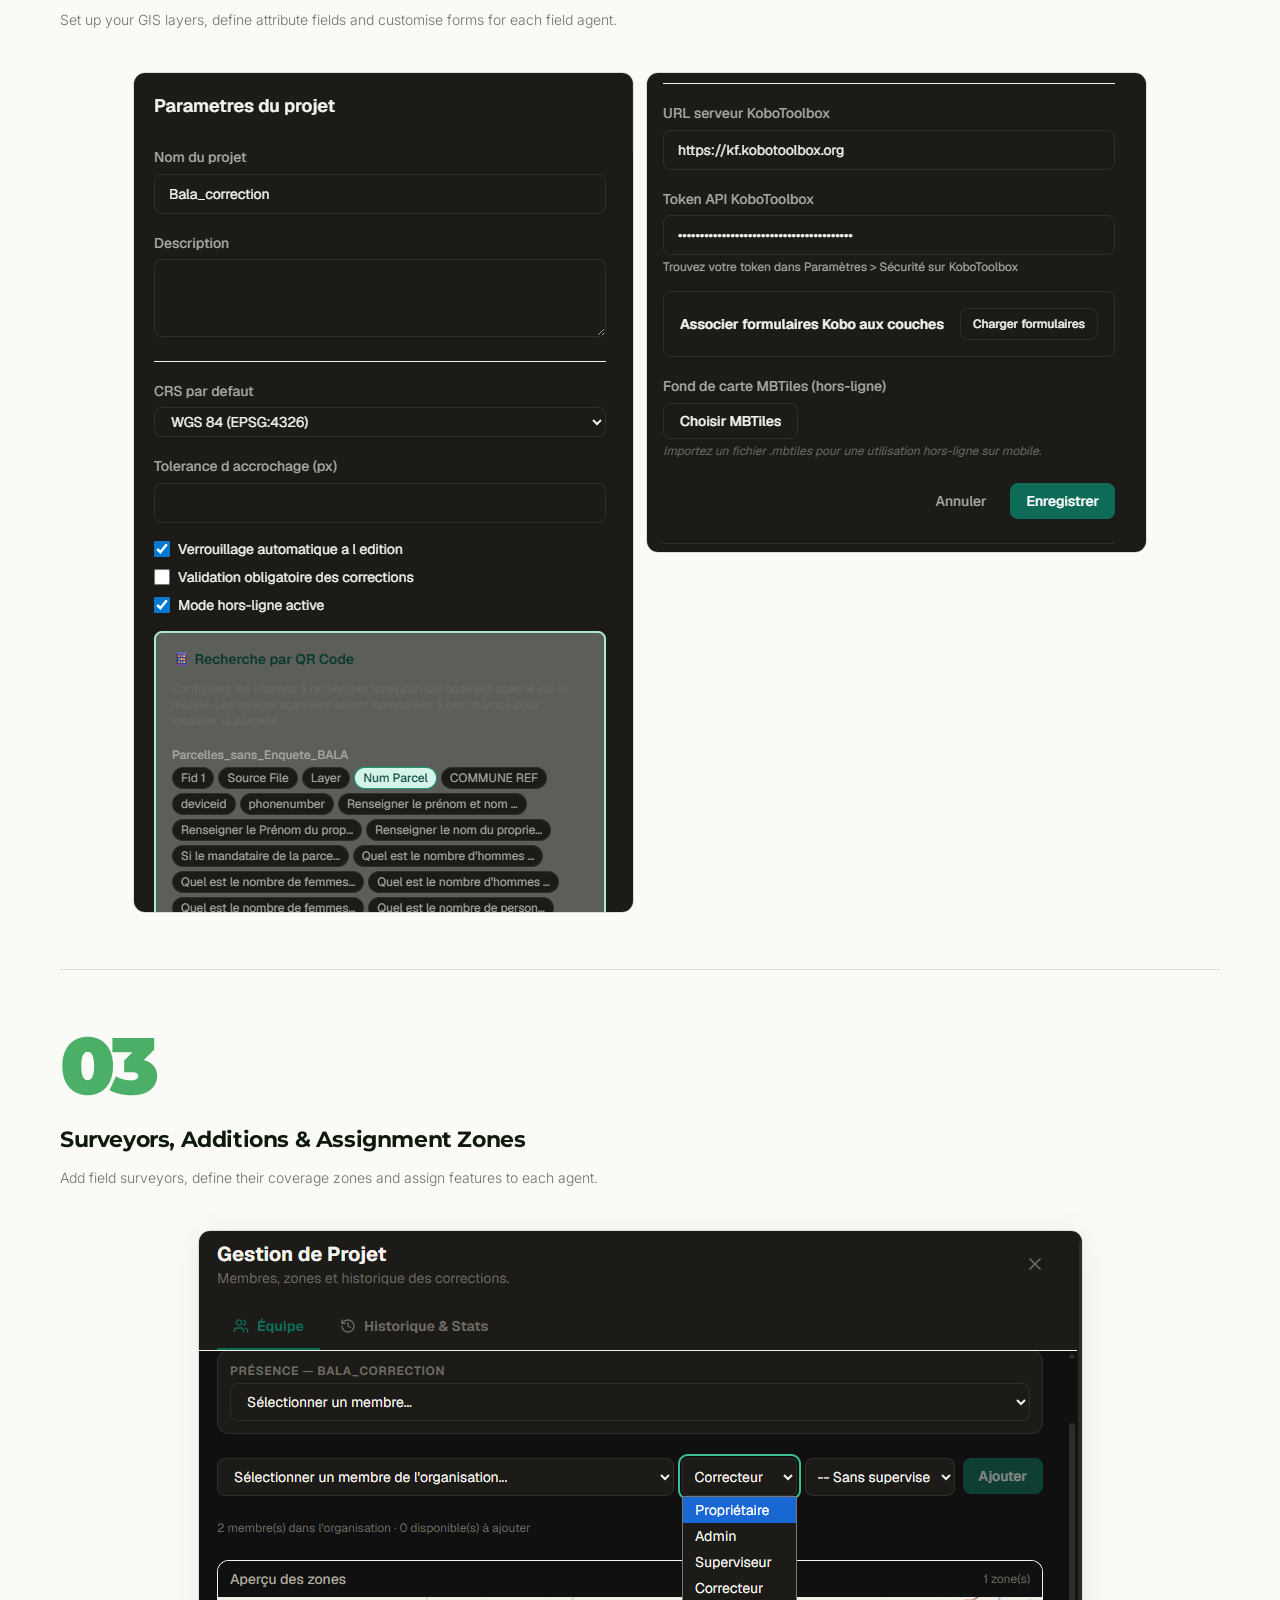
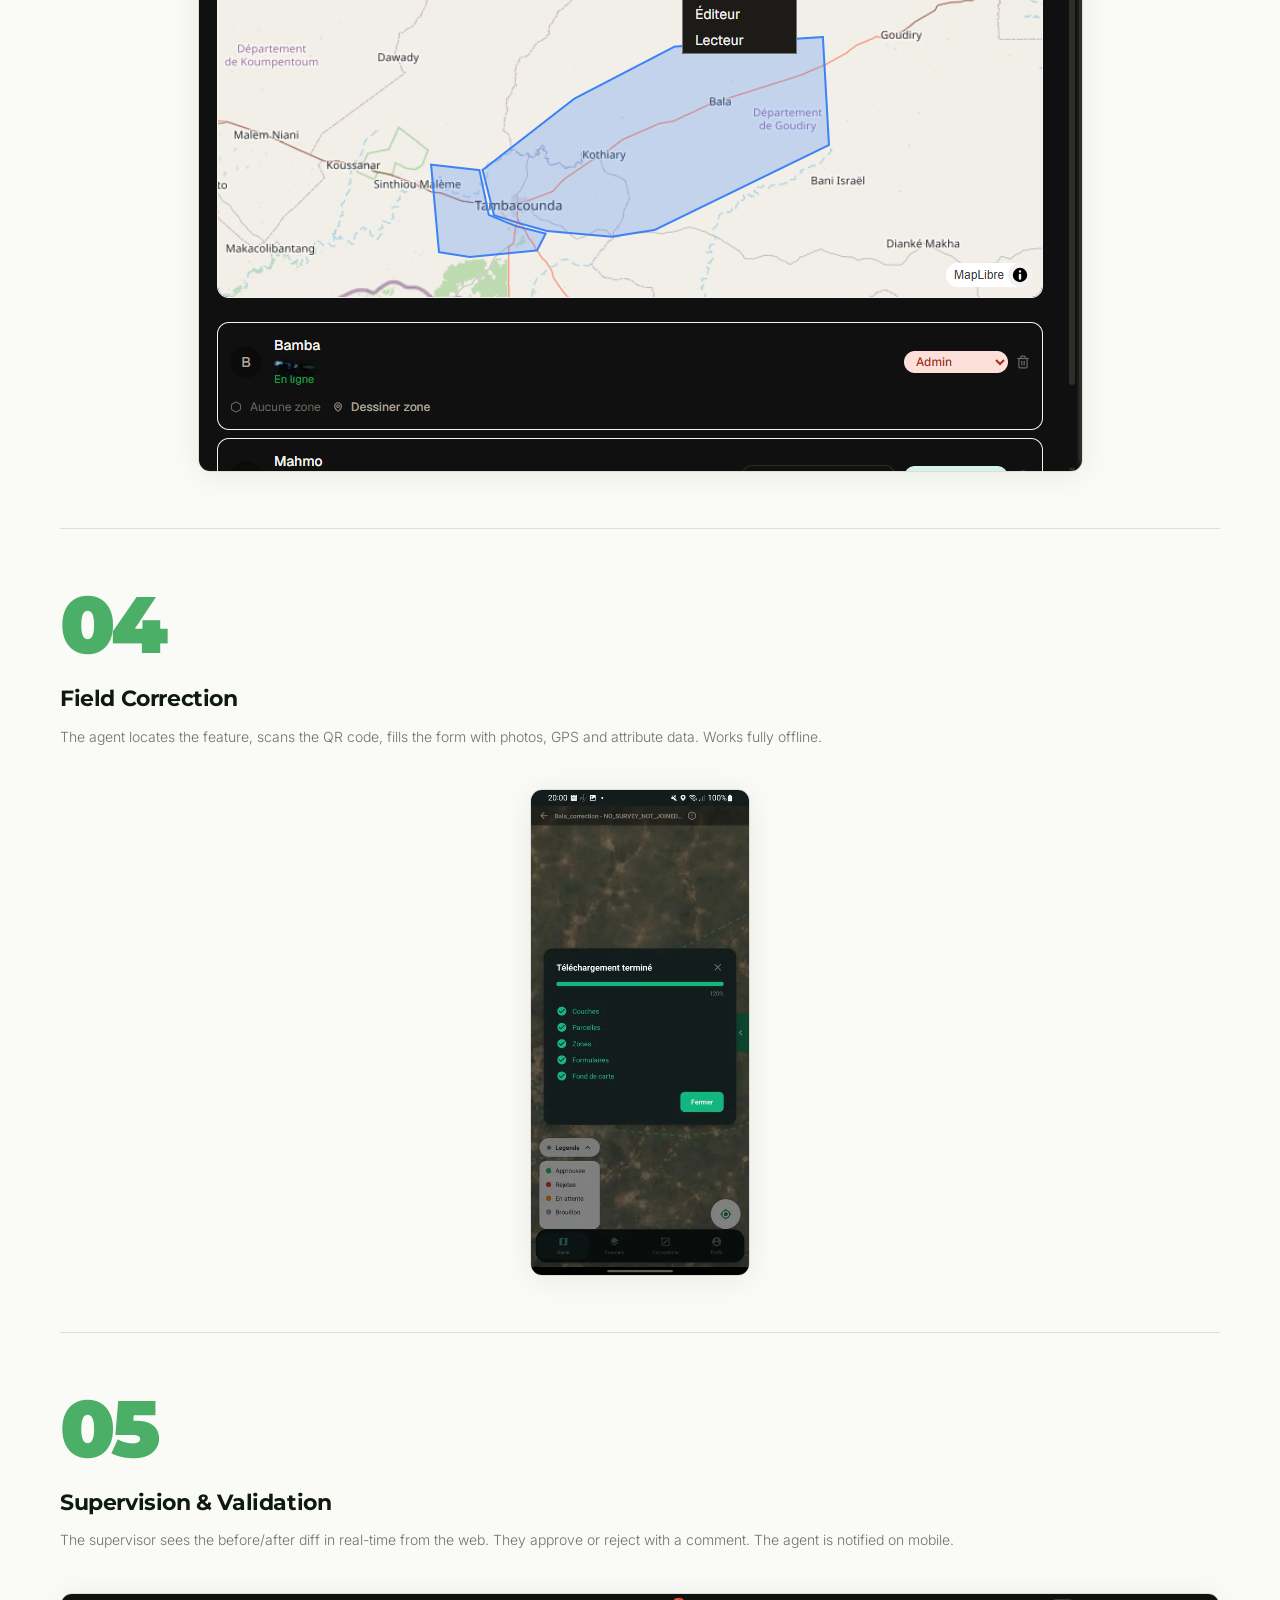
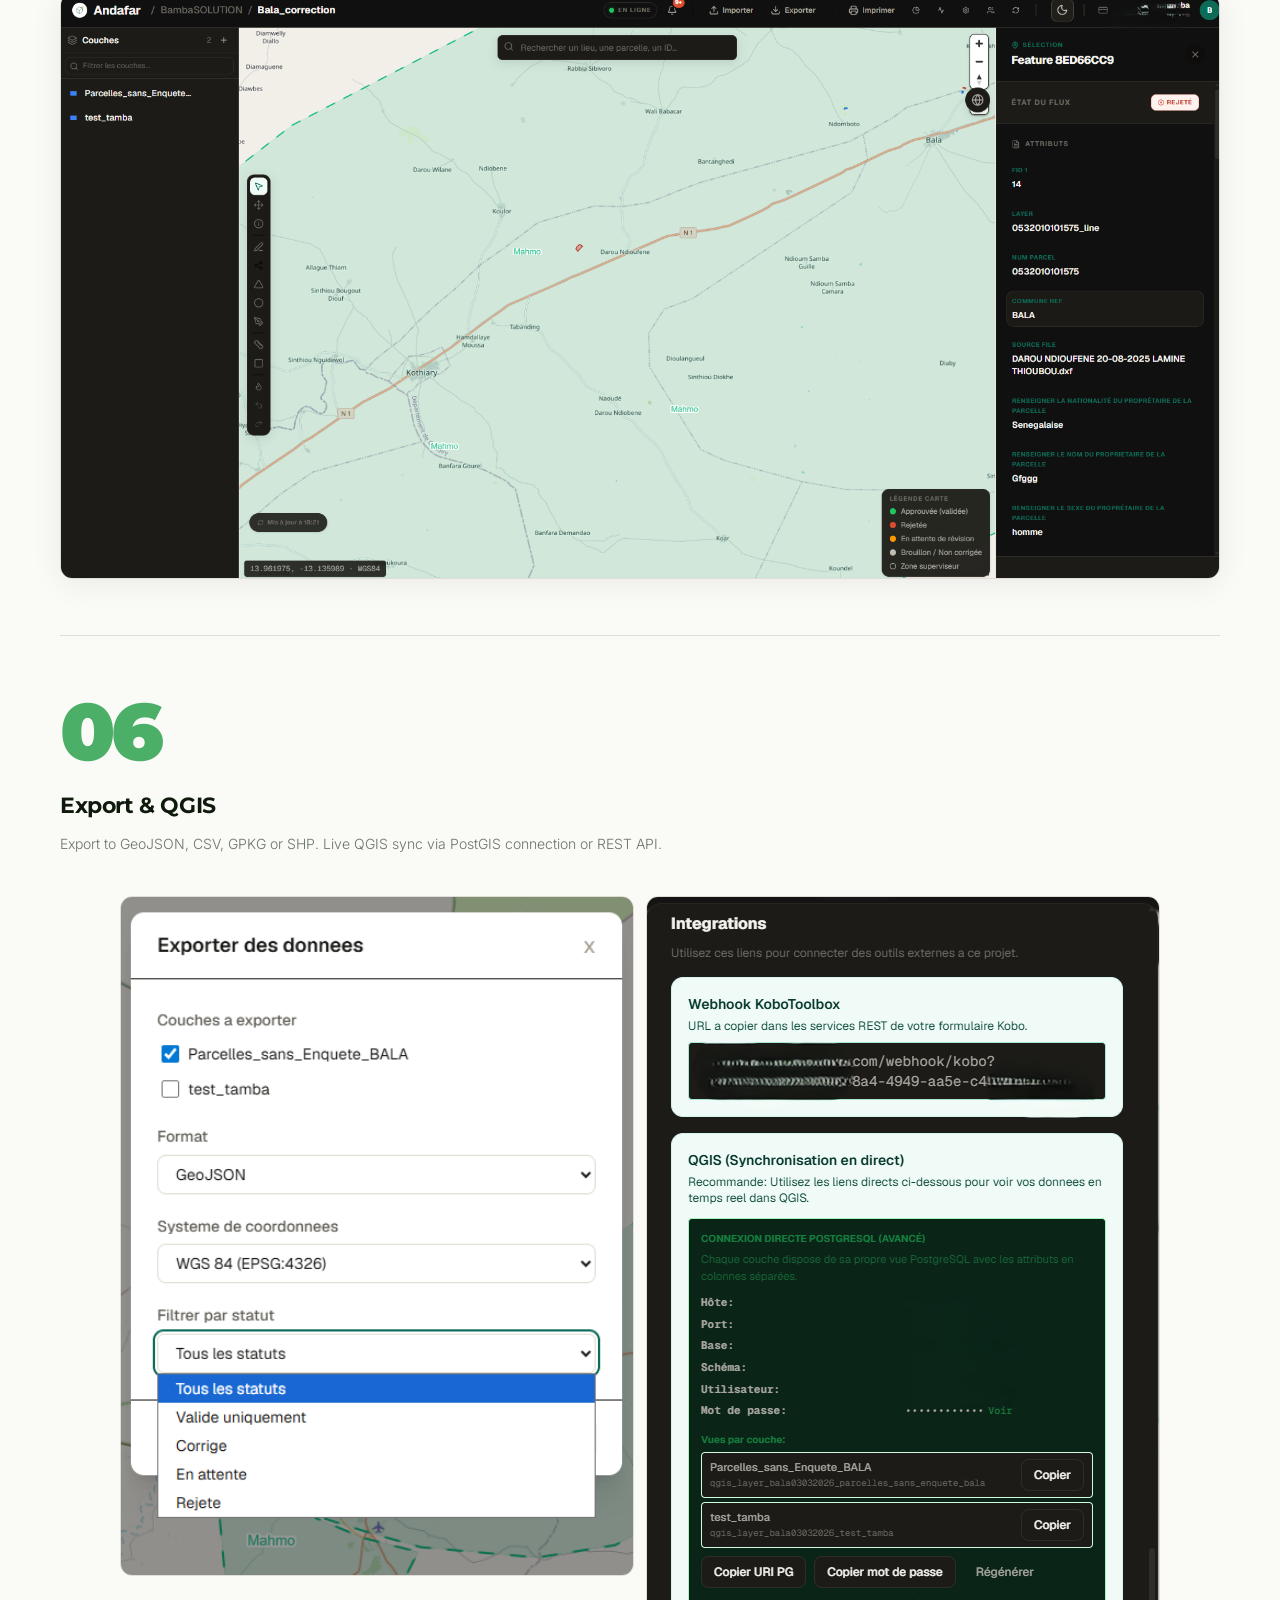
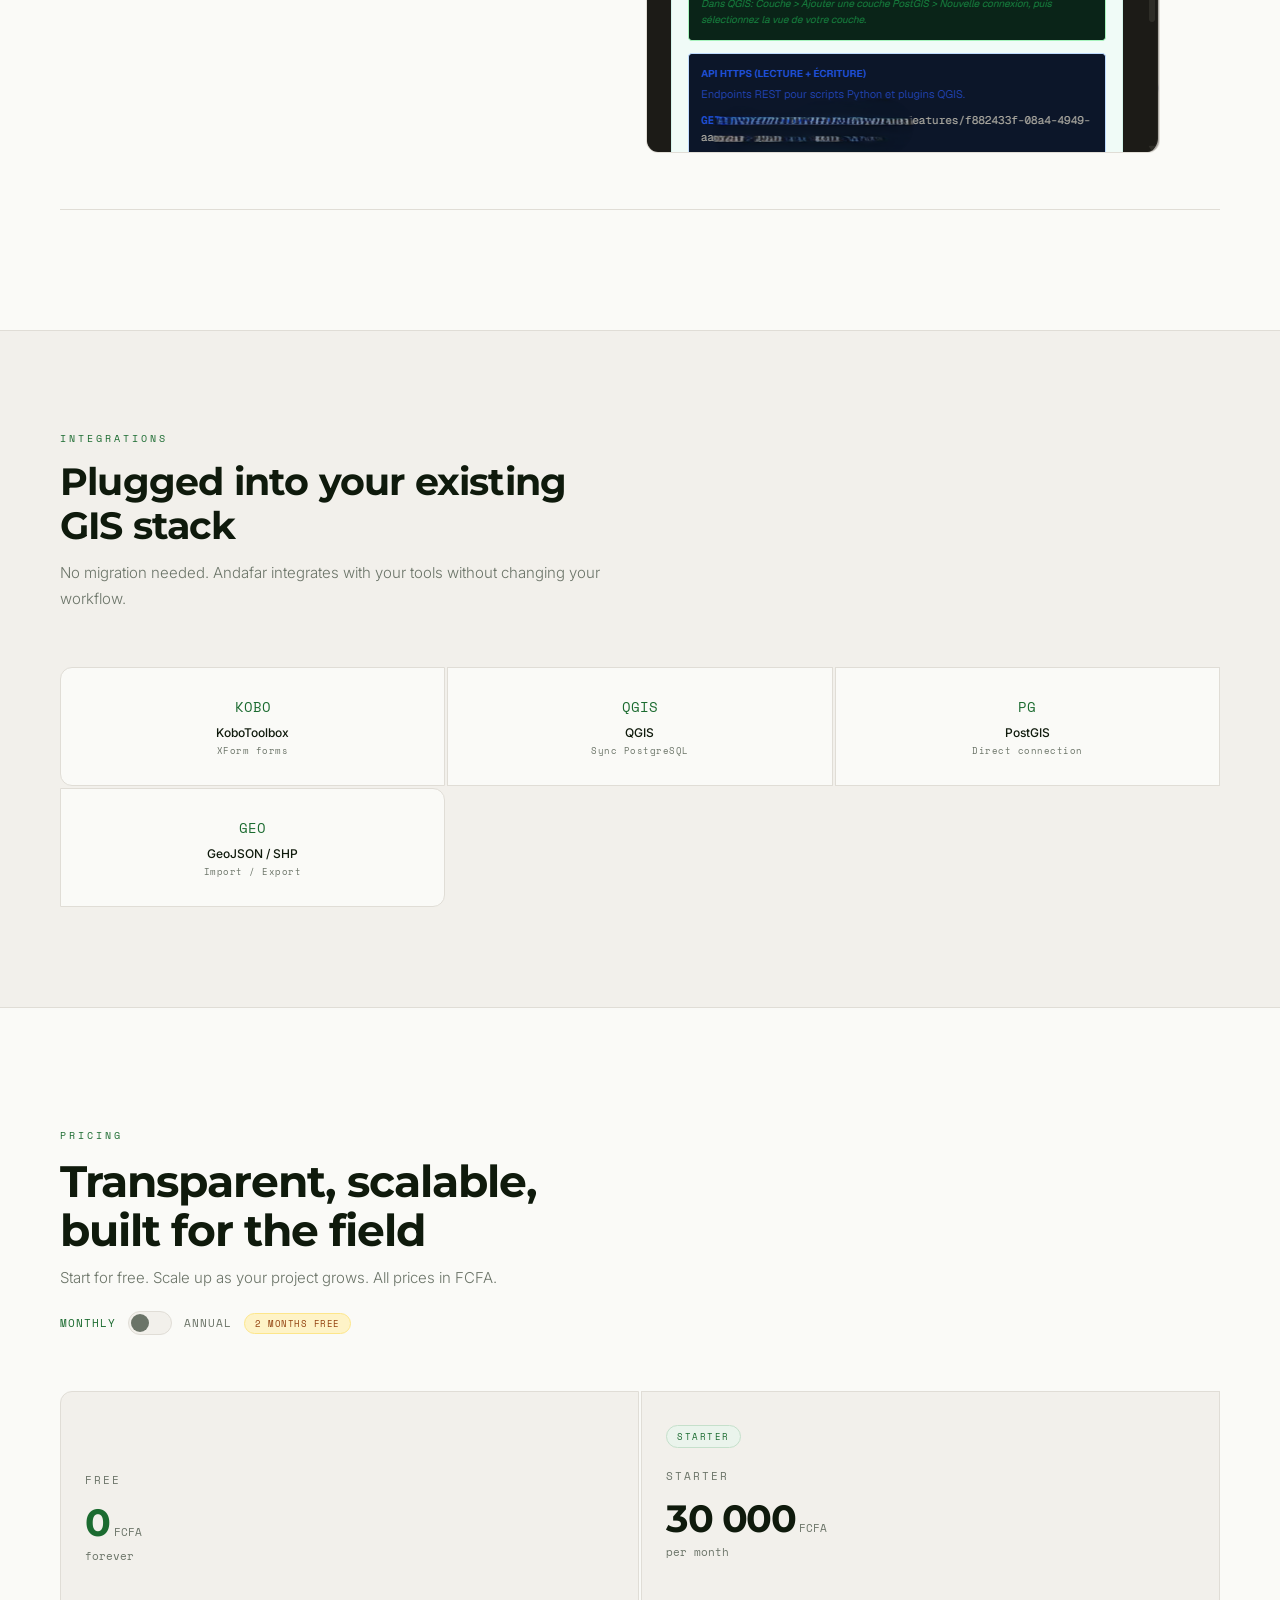
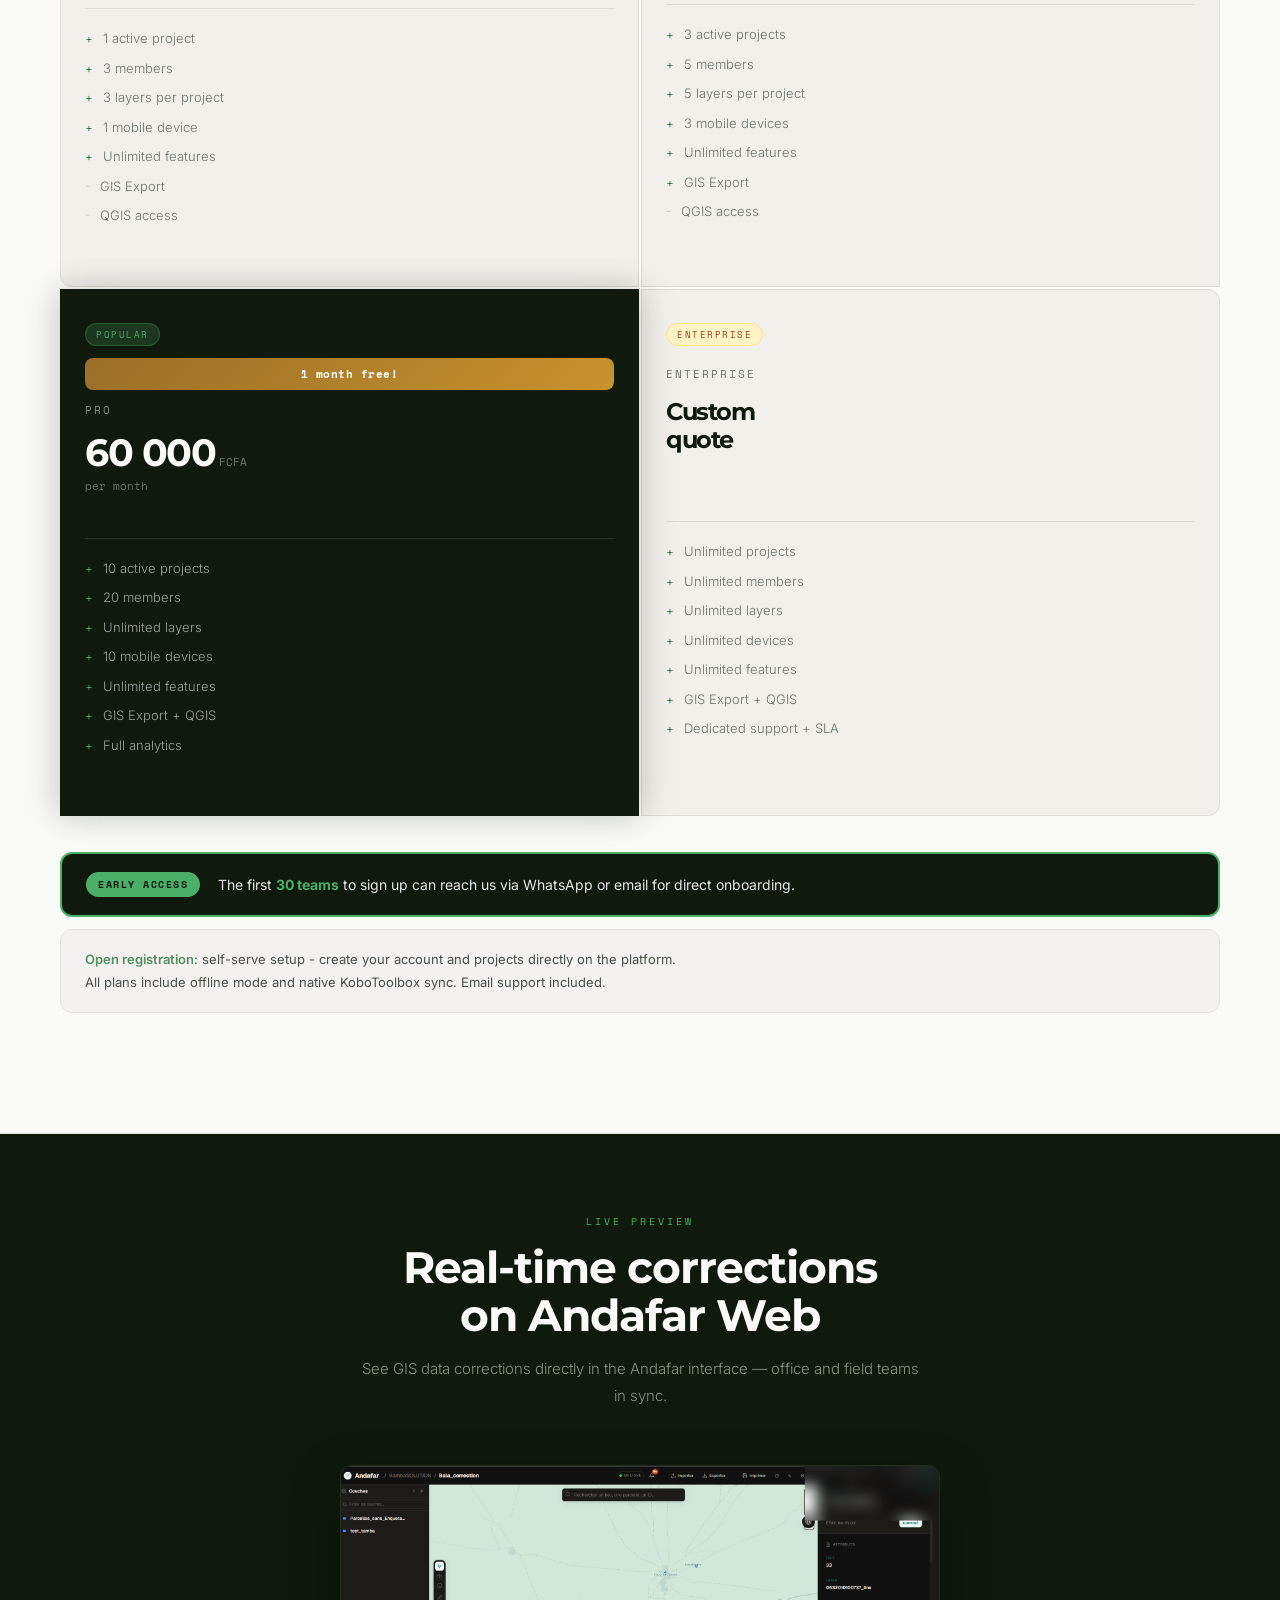
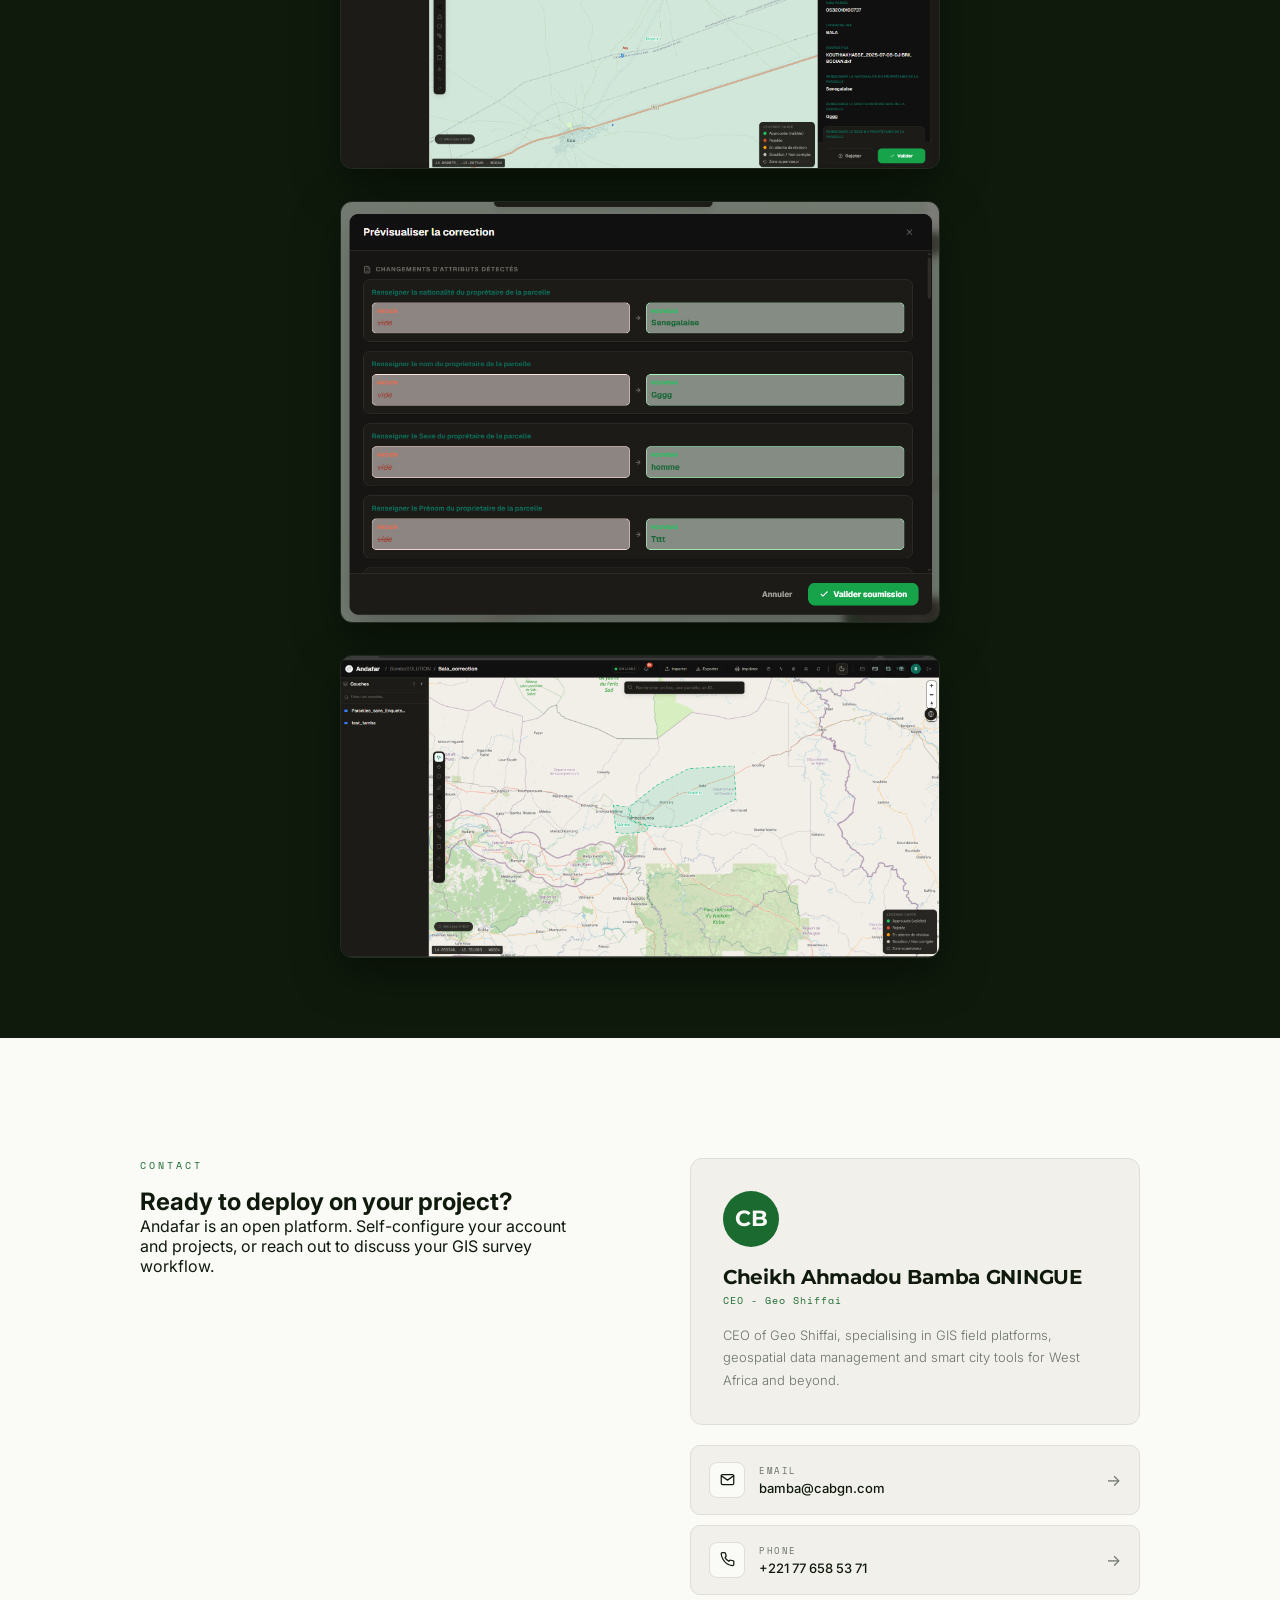
==== commit d925cb79: "problem section: full-width images, pros/cons side by side below" ====
--- a/index.html
+++ b/index.html
@@ -65,11 +65,15 @@
 <!-- PROBLEM -->
 <section id="problem">
   <div class="problem-inner">
-    <div class="reveal">
+    <div class="problem-header reveal">
       <span class="section-label">Why Andafar</span>
       <h2>Field GIS data correction was a headache</h2>
       <p>GIS data collected in the field arrives at the office incomplete, unverified, and improperly linked. Without a dedicated tool, coordination between agents and supervisors means time-consuming manual work.</p>
-      <ul class="pain-list">
+    </div>
+    <div class="problem-compare reveal" style="transition-delay:0.3s">
+      <div class="problem-col problem-cons">
+        <h3 class="compare-heading cons-heading">Without Andafar</h3>
+        <ul class="pain-list">
         <li class="pain-item">
           <div class="pain-marker">
             <svg viewBox="0 0 24 24" fill="none" stroke="#DC2626" stroke-width="2.5" stroke-linecap="round"><line x1="18" y1="6" x2="6" y2="18"/><line x1="6" y1="6" x2="18" y2="18"/></svg>
@@ -95,9 +99,10 @@
           <span class="pain-text">Manual supervisor validation - no diff, no history, no formal rejections</span>
         </li>
       </ul>
-
-      <h3 class="pro-heading">With Andafar</h3>
-      <ul class="pro-list">
+      </div>
+      <div class="problem-col problem-pros">
+        <h3 class="compare-heading pros-heading">With Andafar</h3>
+        <ul class="pro-list">
         <li class="pro-item">
           <div class="pro-marker">
             <svg viewBox="0 0 24 24" fill="none" stroke="#16A34A" stroke-width="2.5" stroke-linecap="round" stroke-linejoin="round"><polyline points="20 6 9 17 4 12"/></svg>
@@ -134,9 +139,10 @@
           </div>
           <span class="pro-text">Daily corrections monitored per agent - supervisors see who submitted what, who reviewed it, and track team progress in real time</span>
         </li>
-      </ul>
-    </div>
-    <div class="problem-screens reveal" style="transition-delay:0.2s">
+        </ul>
+      </div>
+    </div>
+    <div class="problem-screens reveal" style="transition-delay:0.15s">
       <div class="prob-img span2">
         <img src="[data-uri]" alt="Andafar attribute table"/>
         <div class="prob-img-label">Attribute table with statuses</div>
--- a/styles.css
+++ b/styles.css
@@ -291,15 +291,21 @@
 }
 .problem-inner {
   max-width: 1200px; margin: 0 auto;
-  display: grid; grid-template-columns: 1fr 1fr; gap: 100px; align-items: start;
-}
+  display: flex; flex-direction: column; gap: 48px;
+}
+.problem-header { order: 1; }
+.problem-screens { order: 2; }
+.problem-compare { order: 3; display: grid; grid-template-columns: 1fr 1fr; gap: 48px; align-items: start; }
 .problem-text h2 {
   font-family: 'Montserrat', sans-serif;
   font-size: clamp(30px, 3.5vw, 48px); font-weight: 700;
   letter-spacing: -1px; line-height: 1.1; margin-bottom: 20px;
 }
 .problem-text p { font-size: 15px; color: var(--muted); line-height: 1.8; font-weight: 300; }
-.pain-list { list-style: none; margin-top: 32px; display: flex; flex-direction: column; gap: 0; }
+.compare-heading { font-size: 12px; font-weight: 700; letter-spacing: 0.08em; text-transform: uppercase; padding-bottom: 14px; border-bottom: 2px solid var(--border); margin-bottom: 4px; }
+.cons-heading { color: #DC2626; border-color: #FCA5A5; }
+.pros-heading { color: var(--green); border-color: #86EFAC; }
+.pain-list { list-style: none; margin-top: 0; display: flex; flex-direction: column; gap: 0; }
 .pain-item {
   display: flex; align-items: flex-start; gap: 16px;
   padding: 18px 0; border-bottom: 1px solid var(--border);
@@ -314,8 +320,7 @@
 .pain-marker svg { width: 12px; height: 12px; }
 .pain-text { font-size: 14px; color: var(--muted); font-weight: 300; line-height: 1.6; }
 
-.pro-heading { margin-top: 36px; font-size: 18px; font-weight: 600; color: var(--green); letter-spacing: .02em; }
-.pro-list { list-style: none; margin-top: 16px; display: flex; flex-direction: column; gap: 0; }
+.pro-list { list-style: none; margin-top: 0; display: flex; flex-direction: column; gap: 0; }
 .pro-item {
   display: flex; align-items: flex-start; gap: 16px;
   padding: 18px 0; border-bottom: 1px solid var(--border);
@@ -331,7 +336,7 @@
 .pro-text { font-size: 14px; color: var(--ink); font-weight: 400; line-height: 1.6; }
 
 .problem-screens {
-  display: grid; grid-template-columns: 1fr 1fr; gap: 12px;
+  display: grid; grid-template-columns: 1fr 1fr; gap: 12px; width: 100%;
 }
 .prob-img {
   border-radius: var(--radius); overflow: hidden;
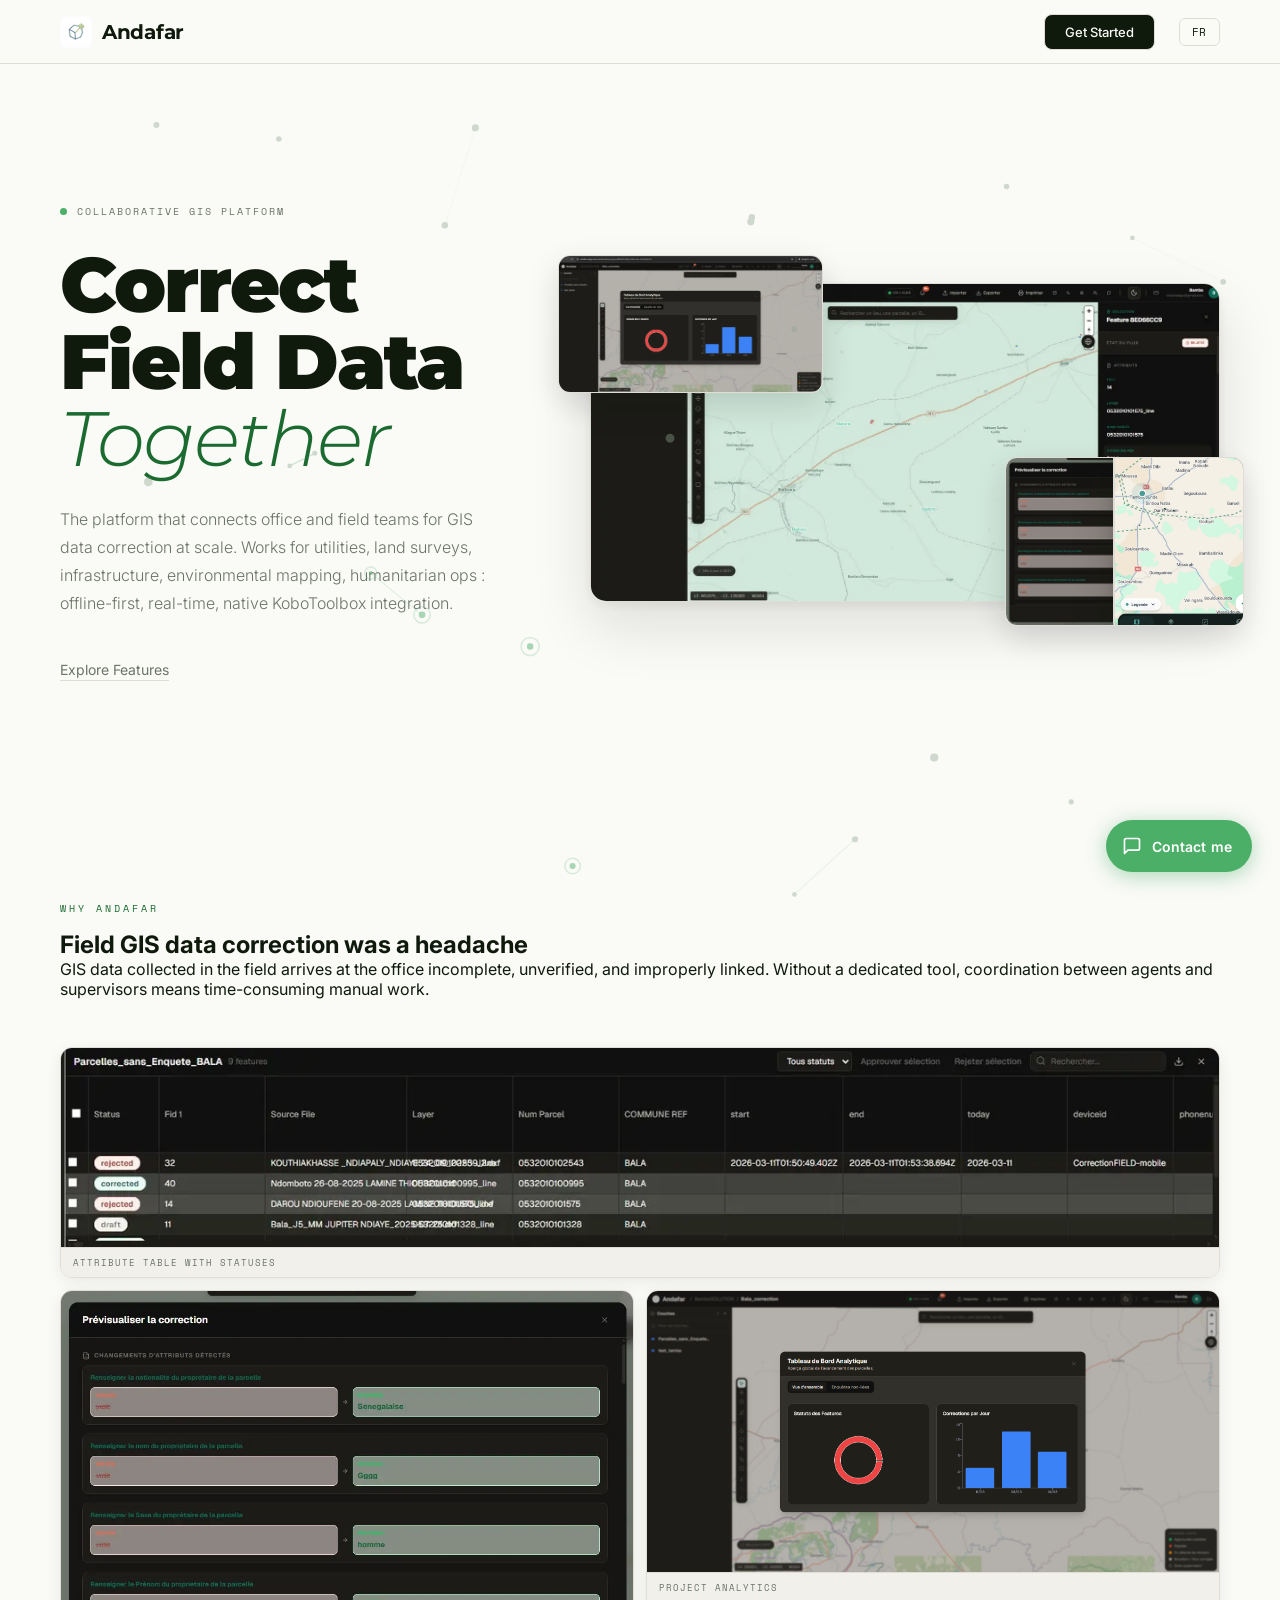
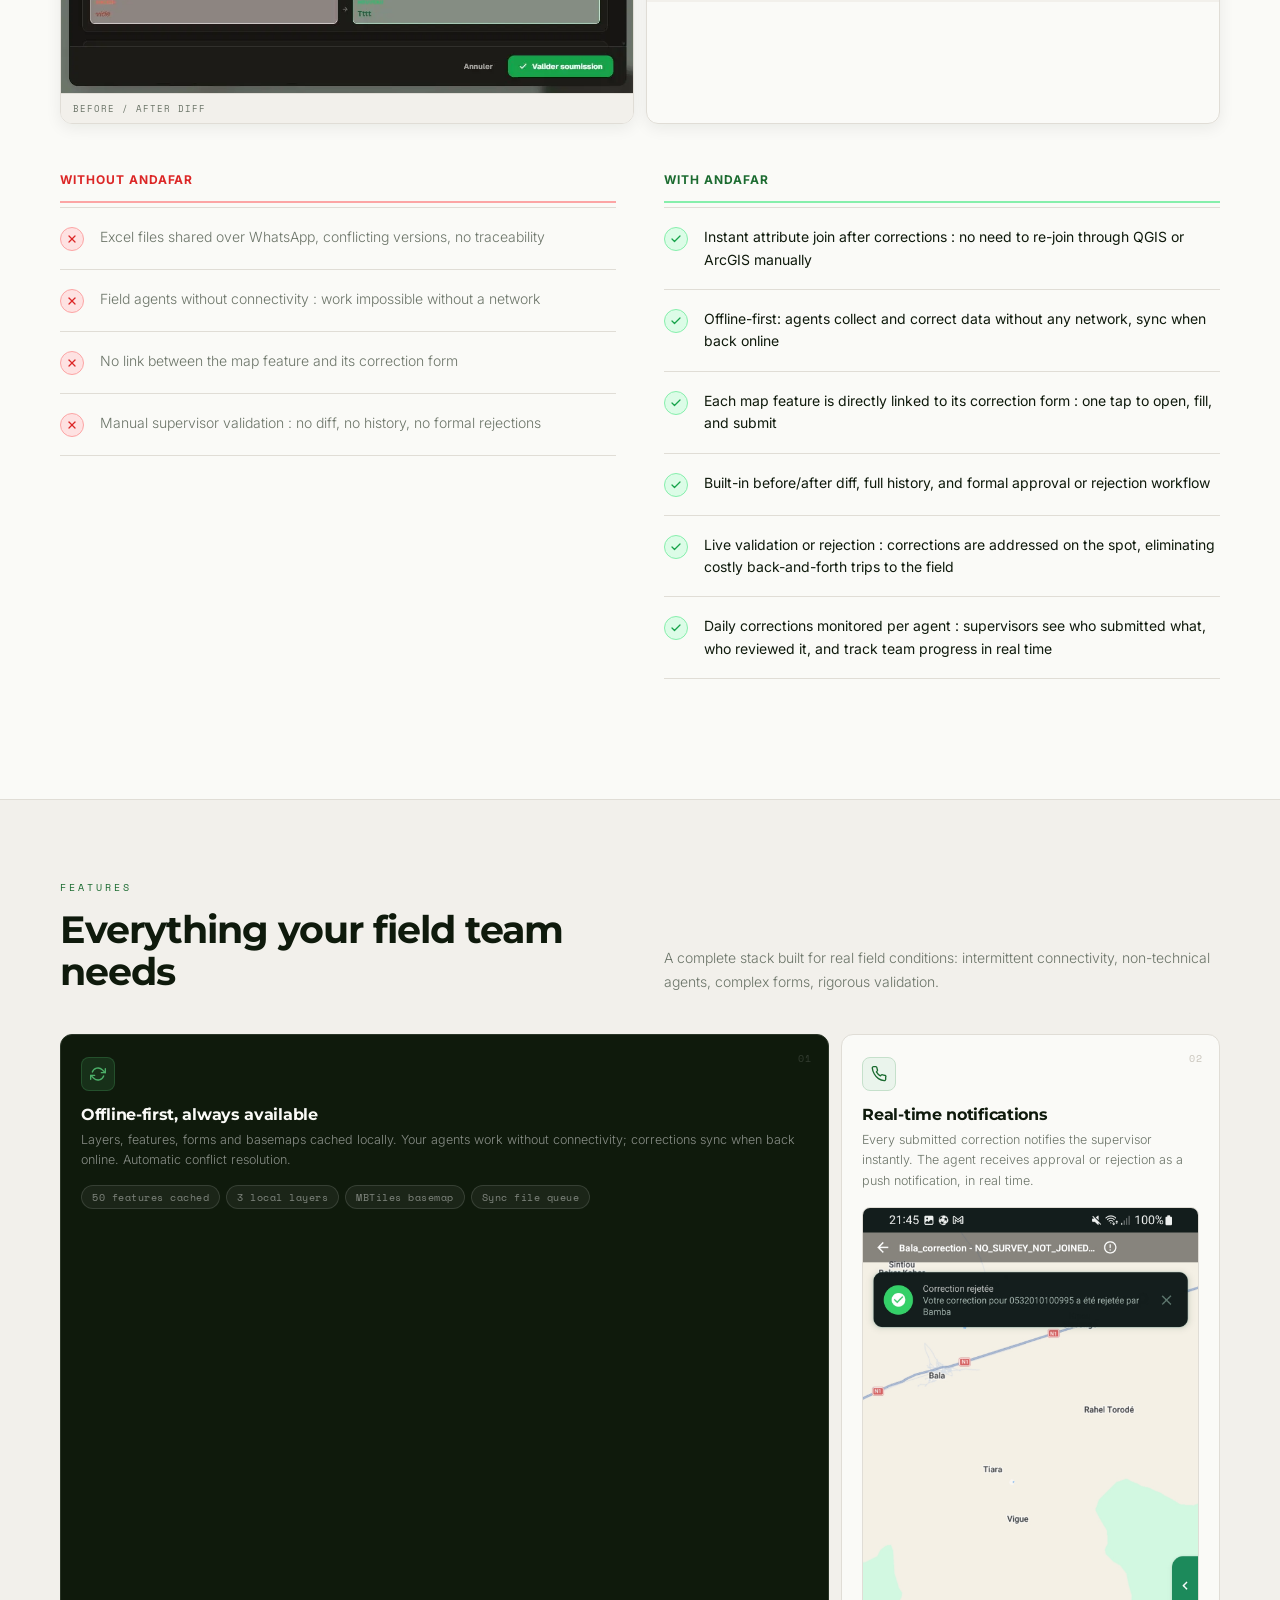
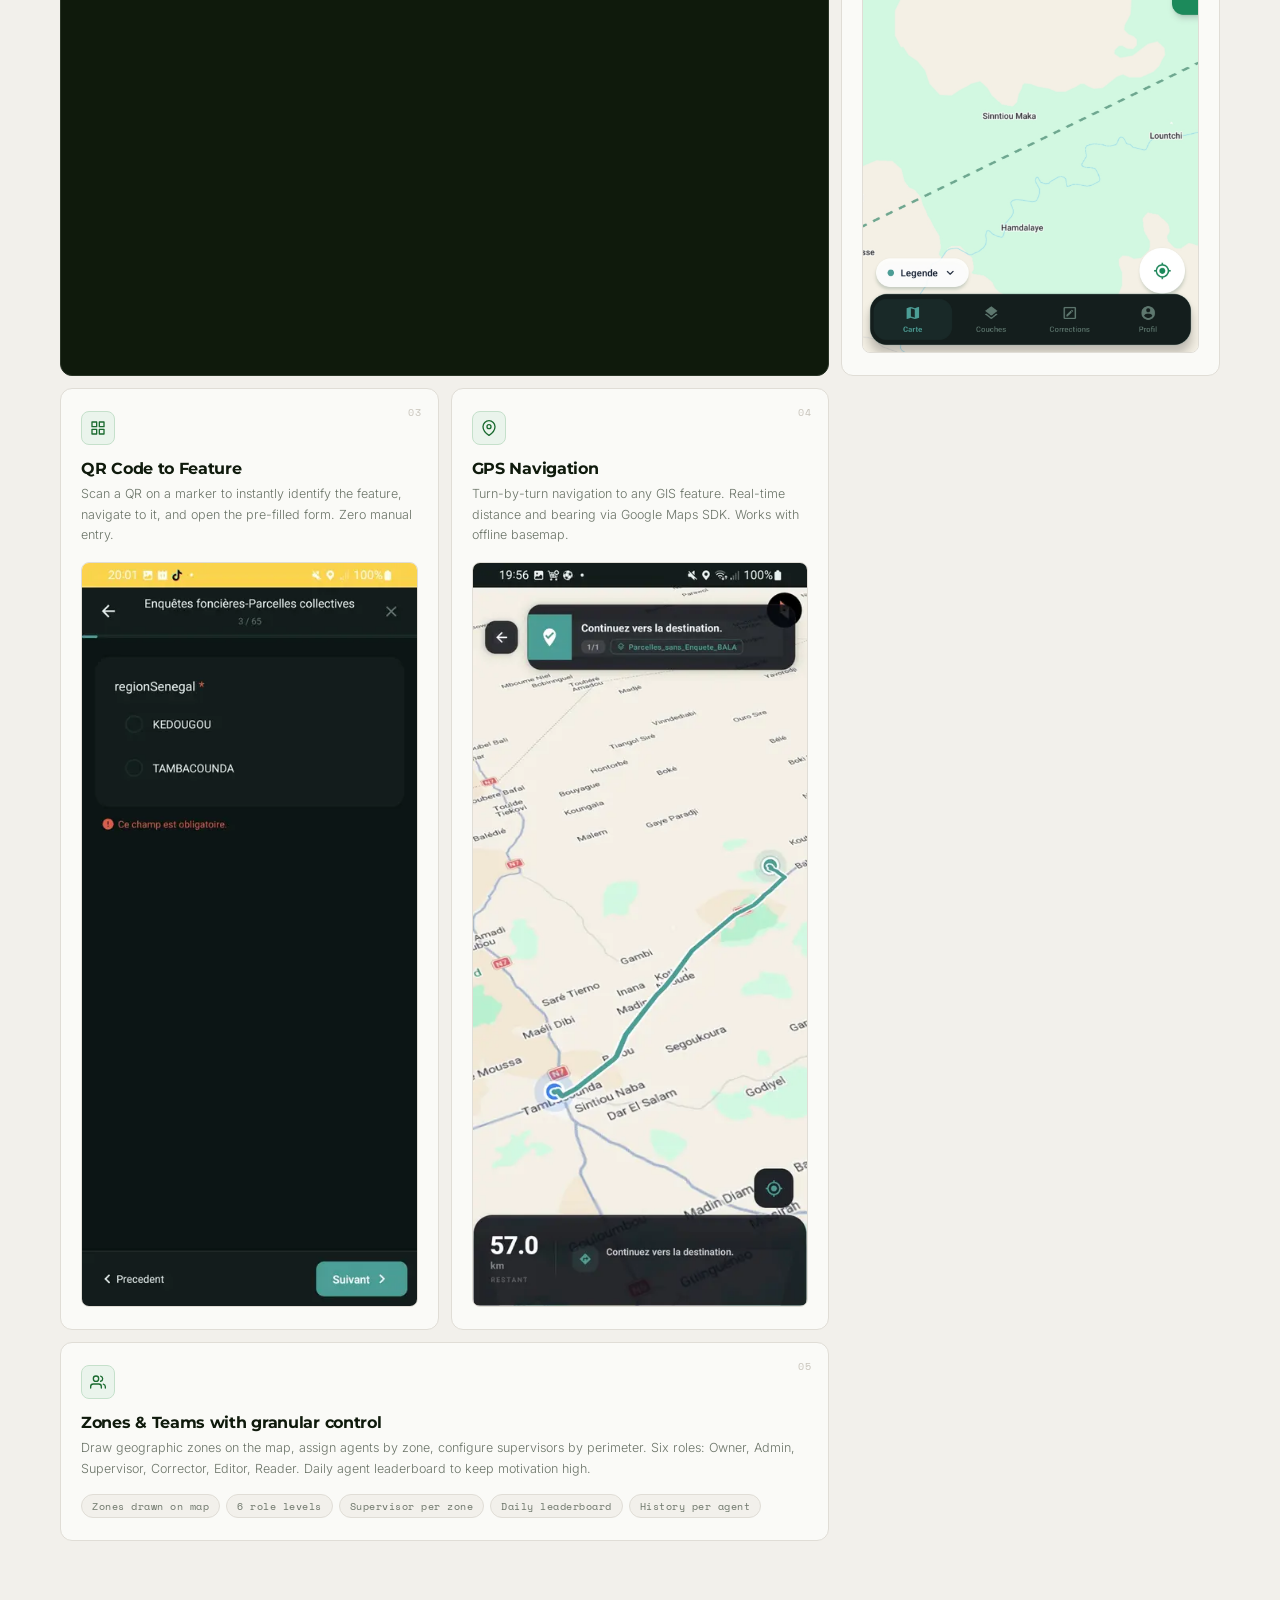
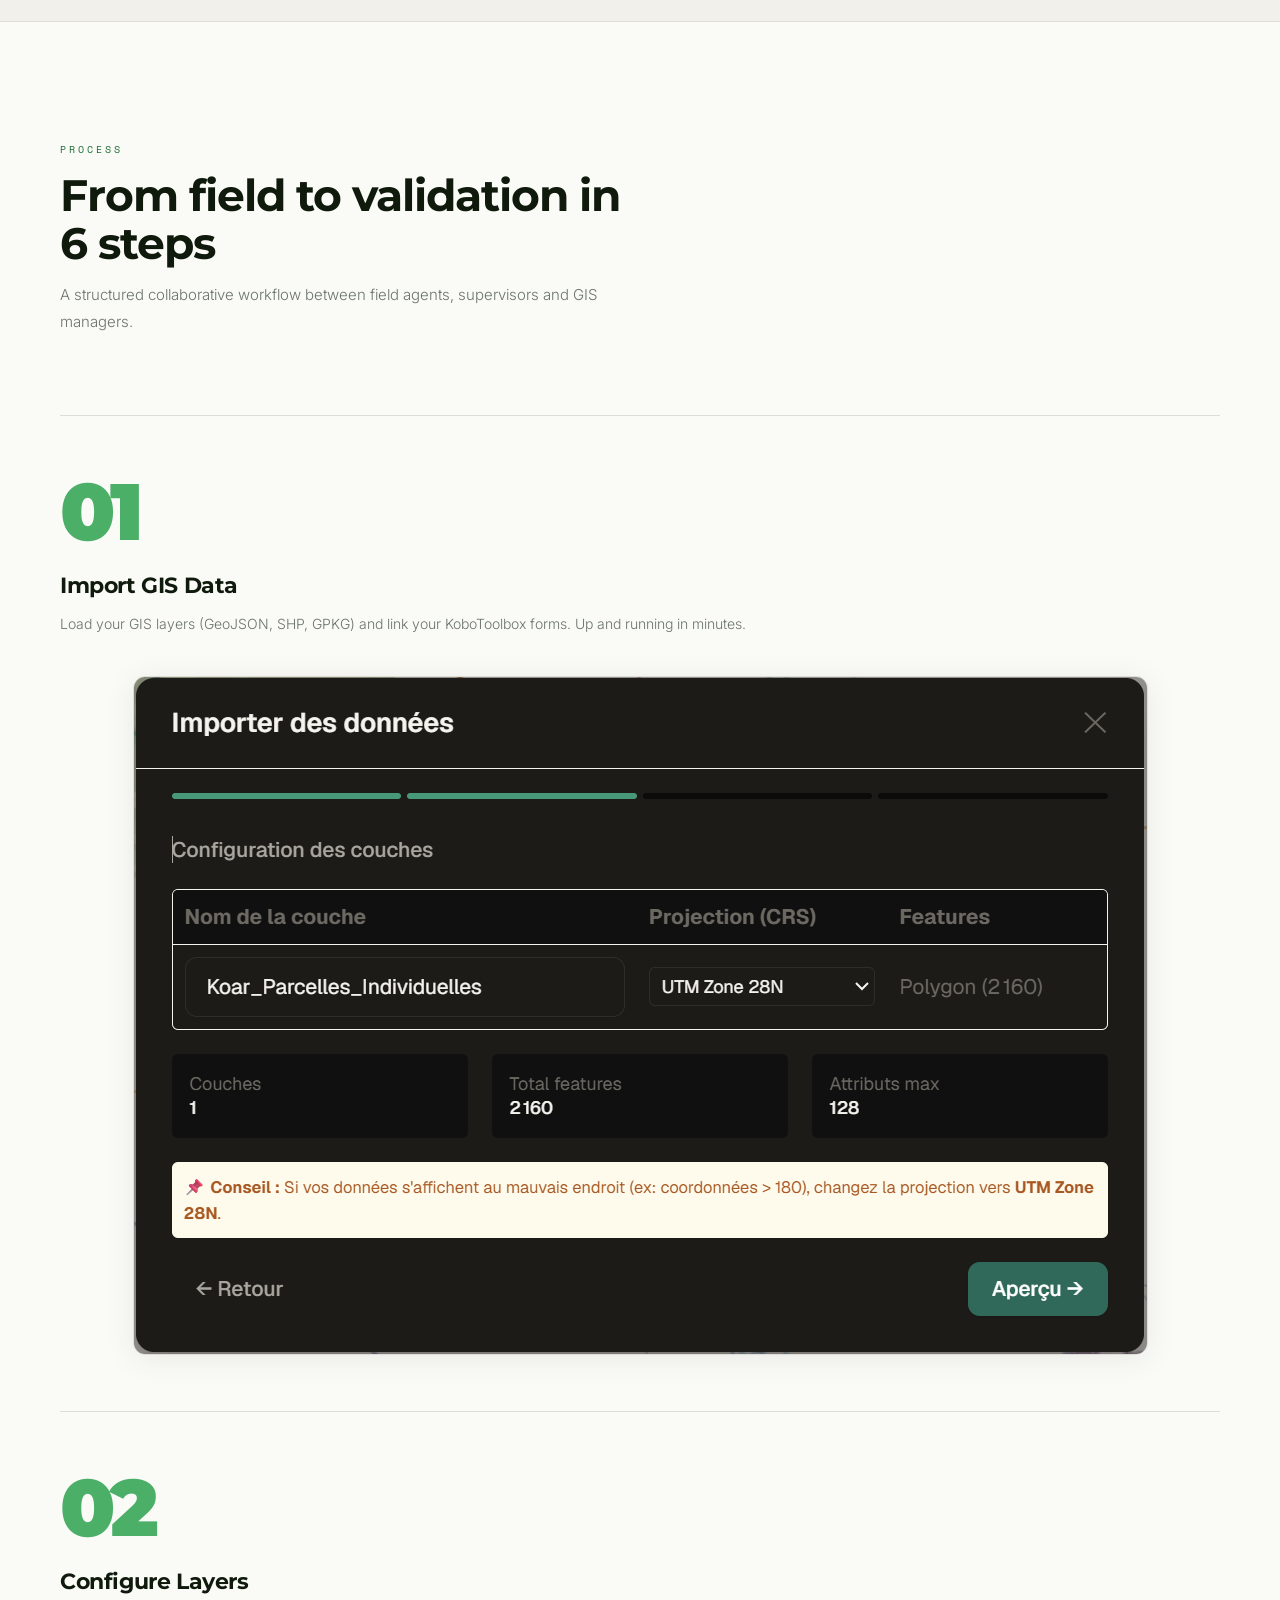
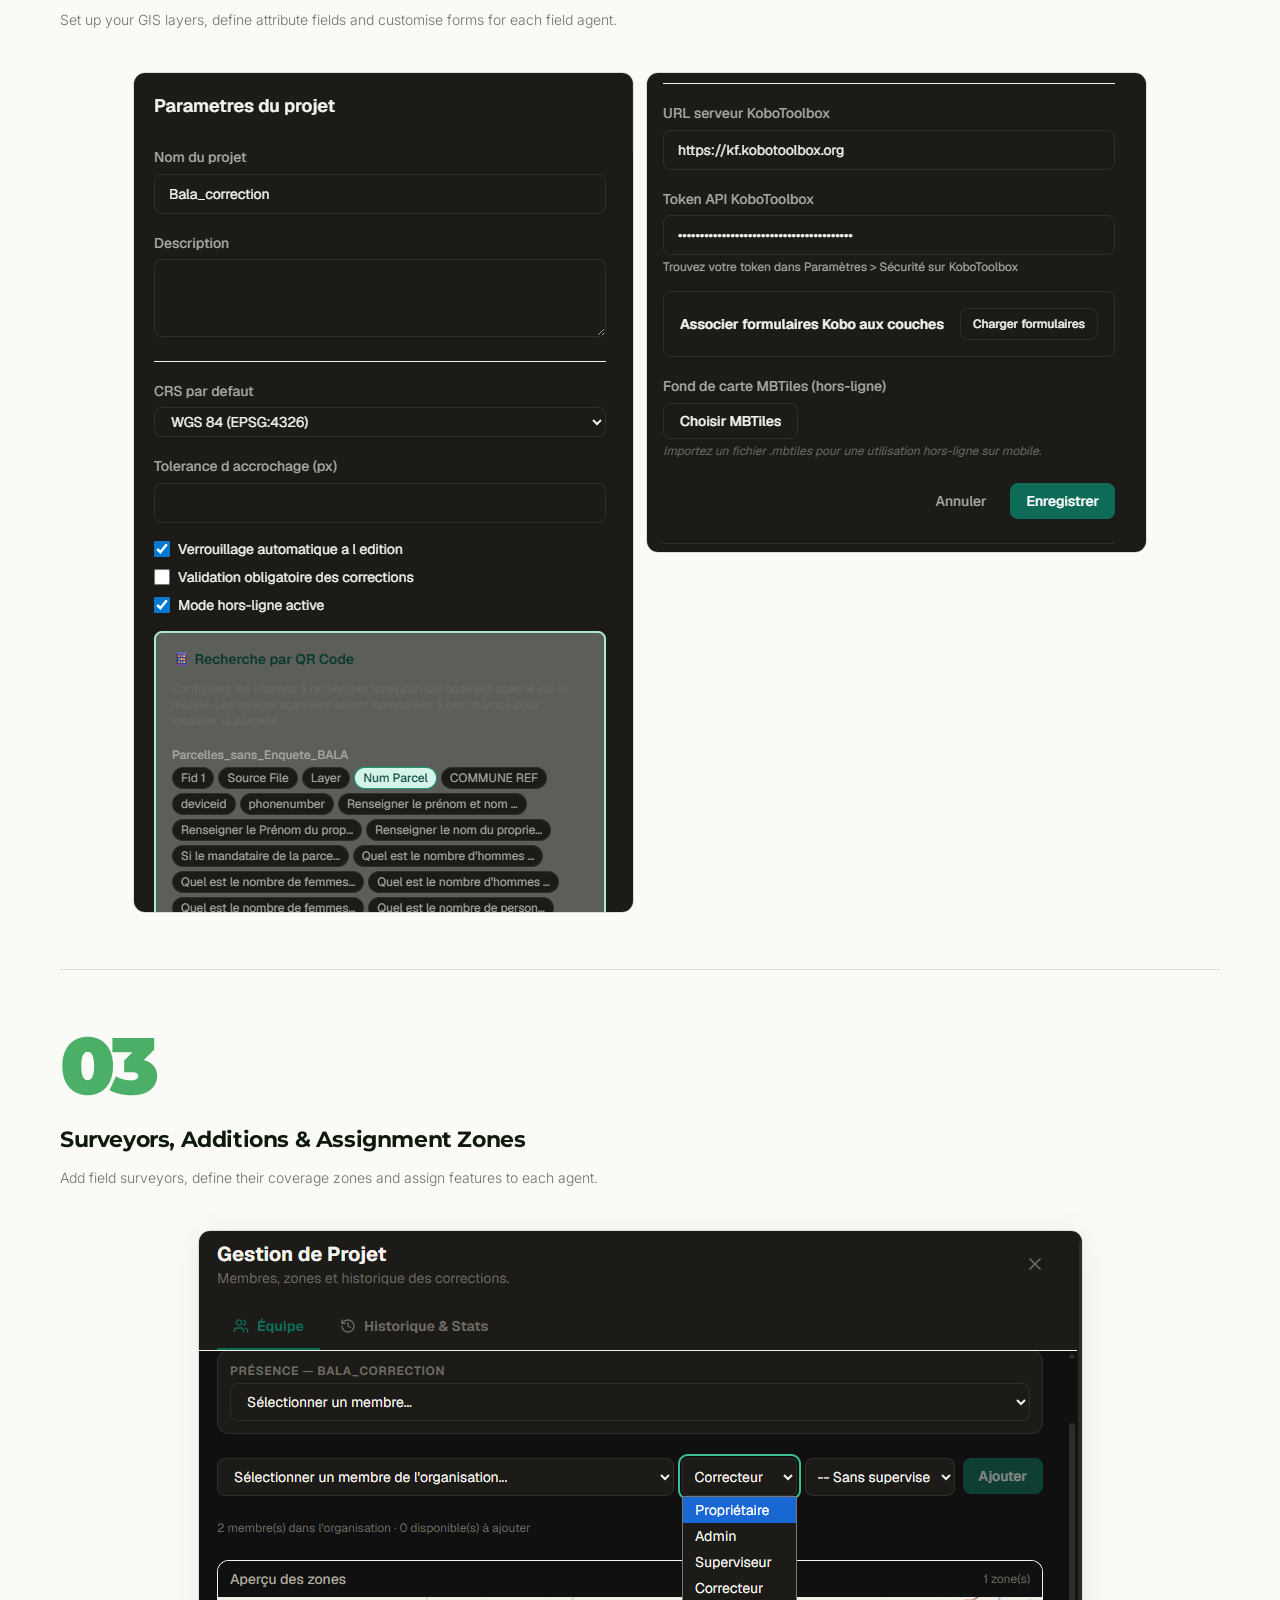
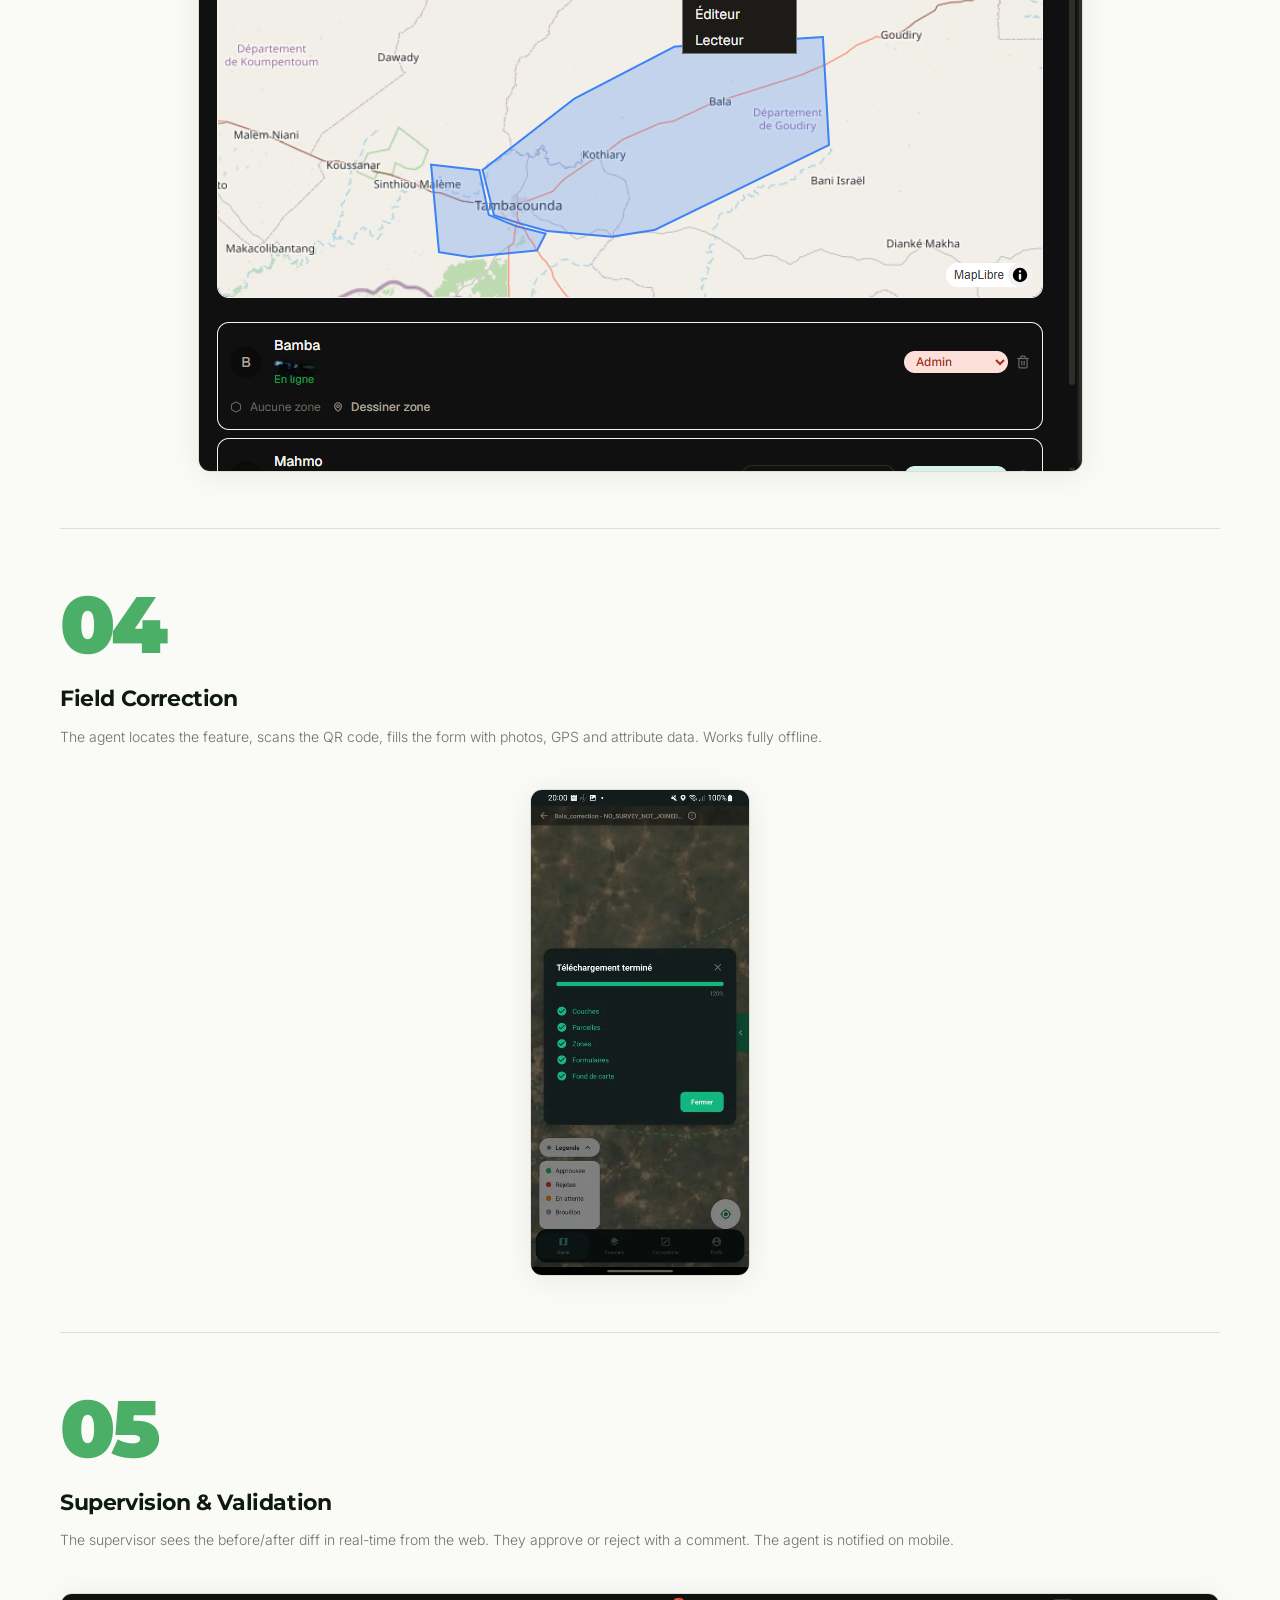
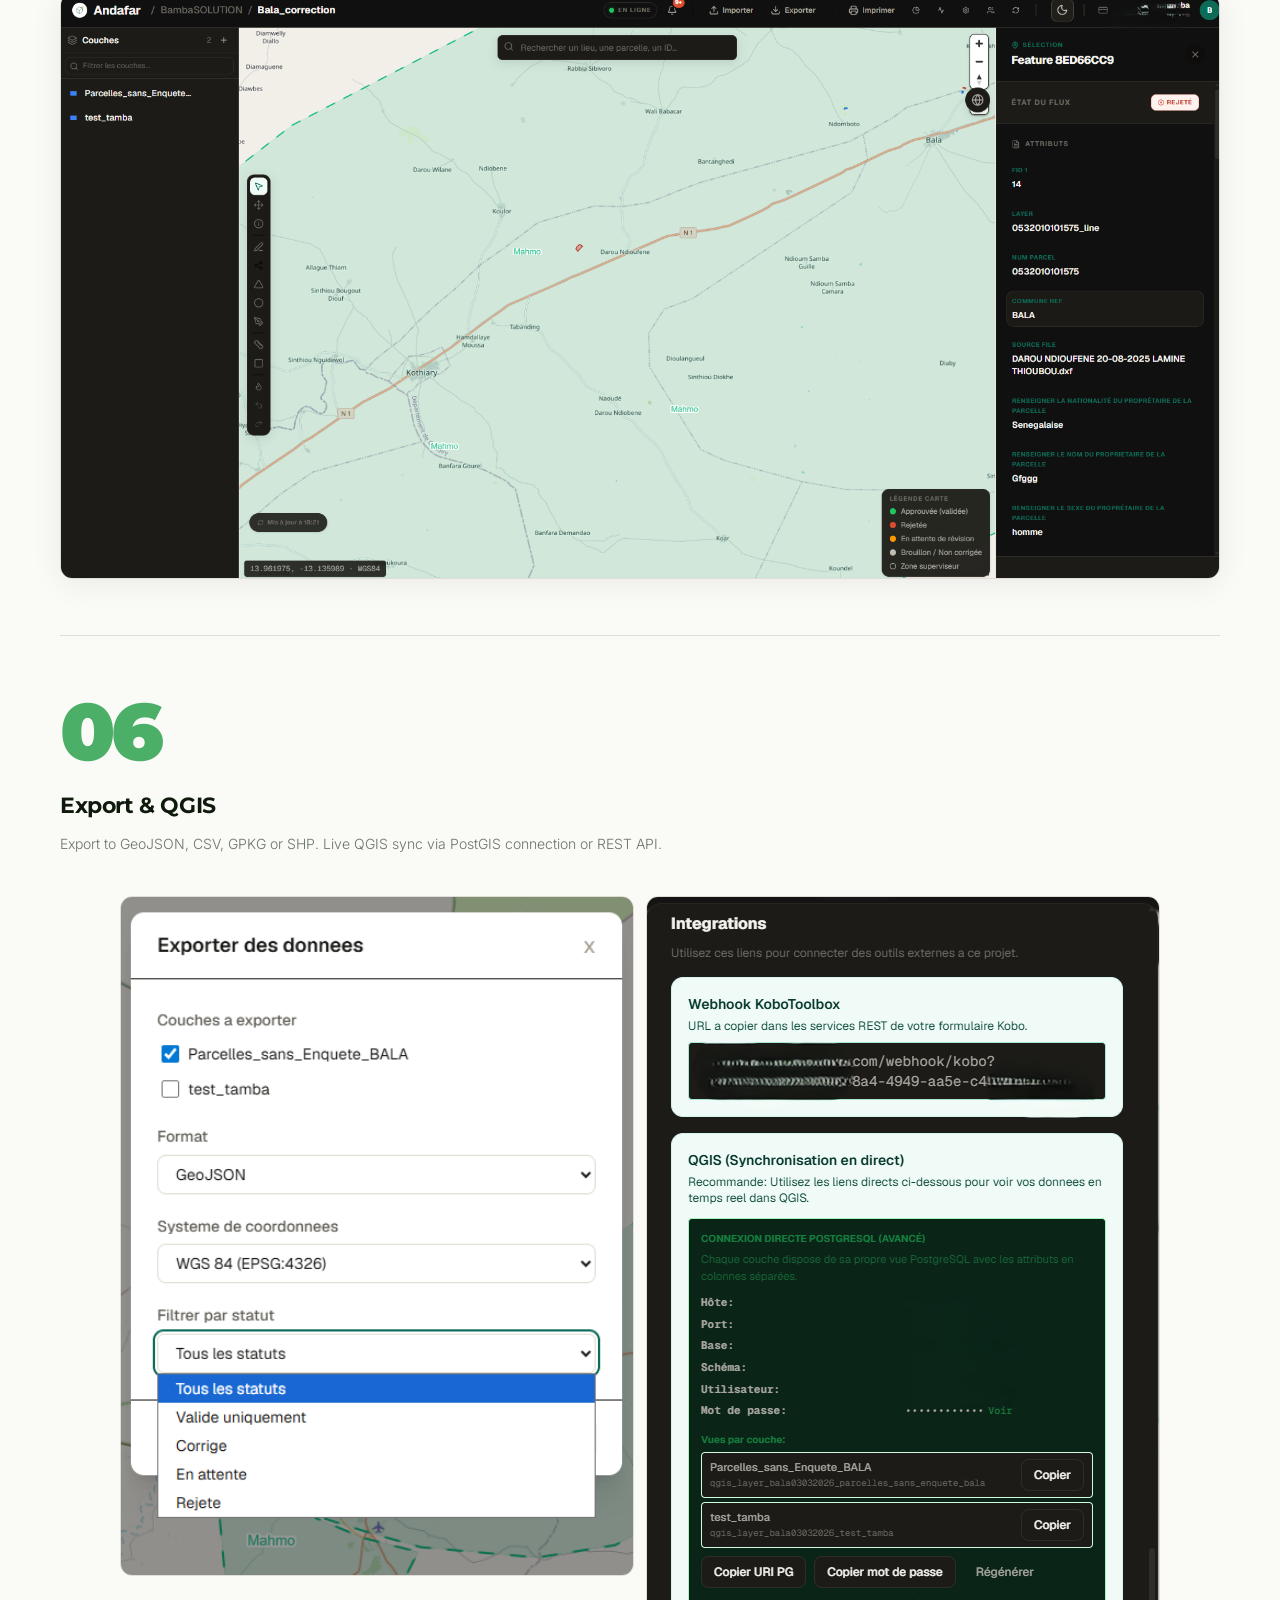
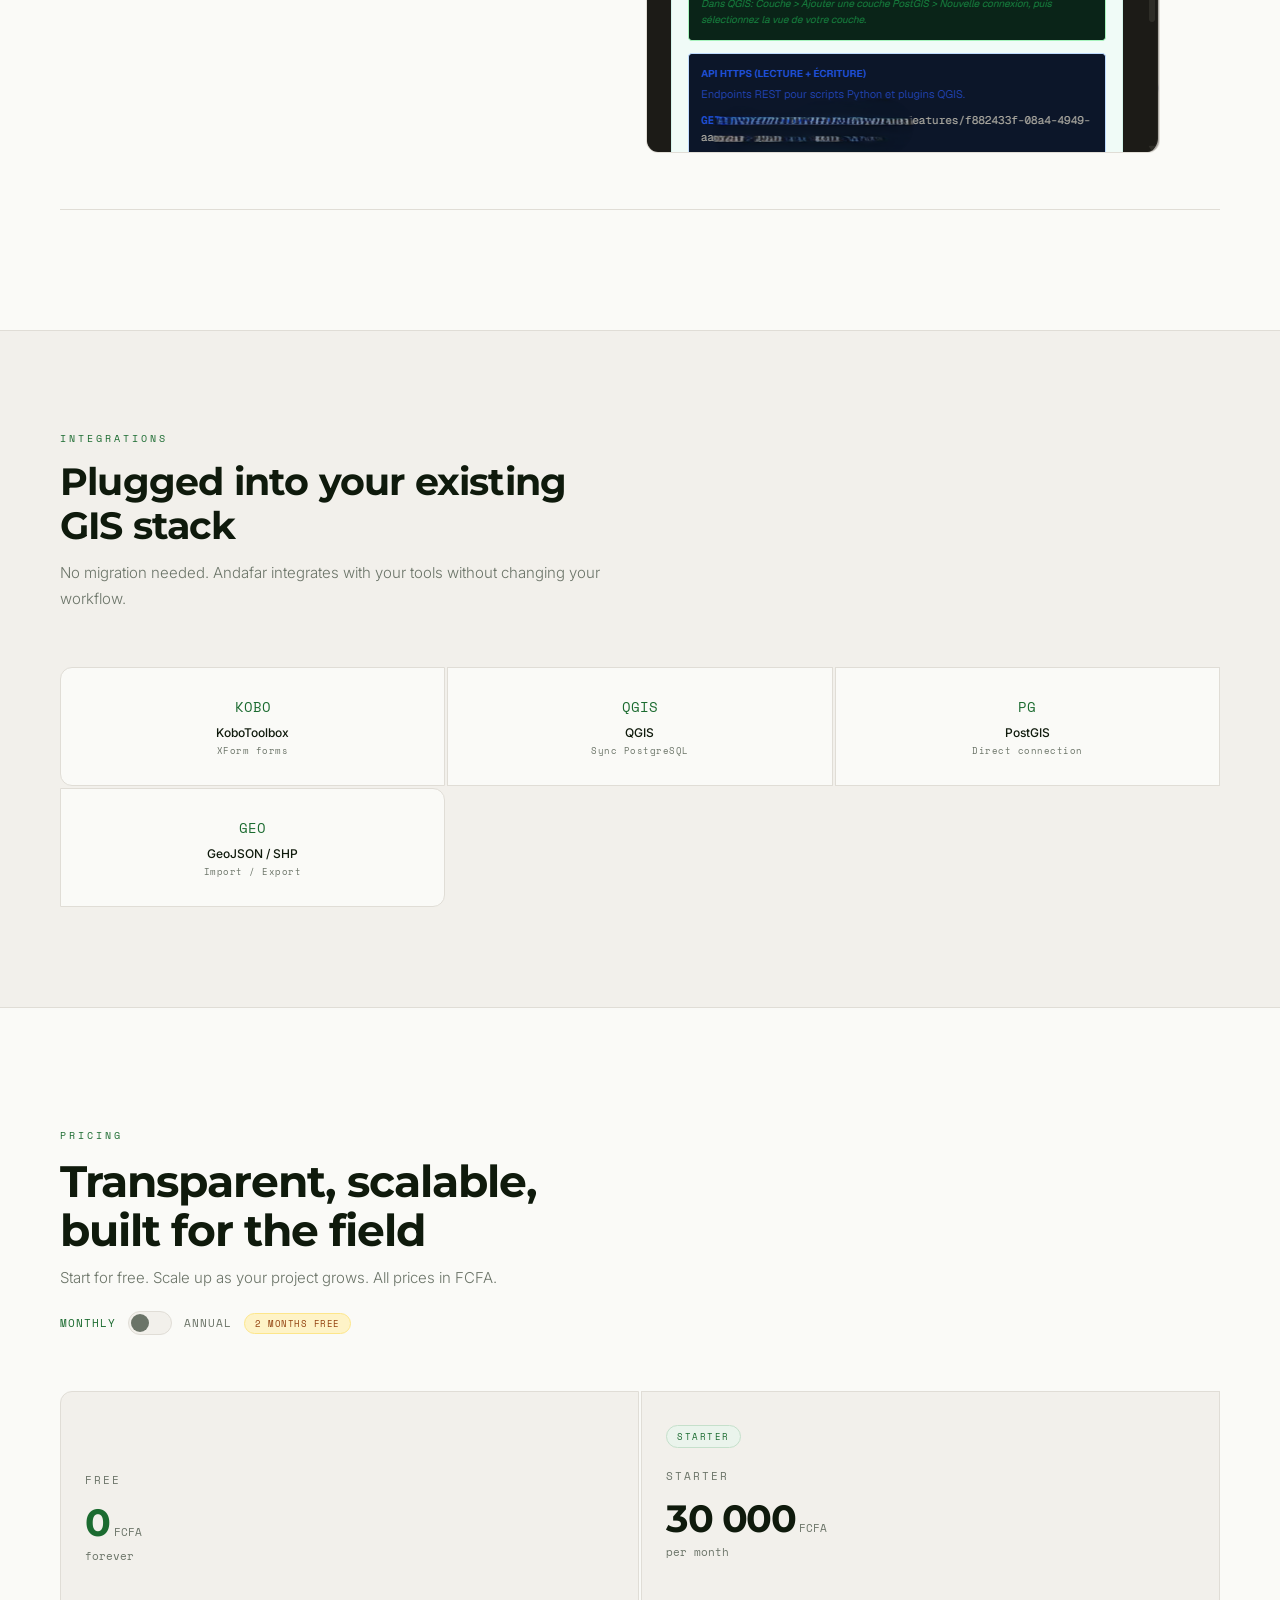
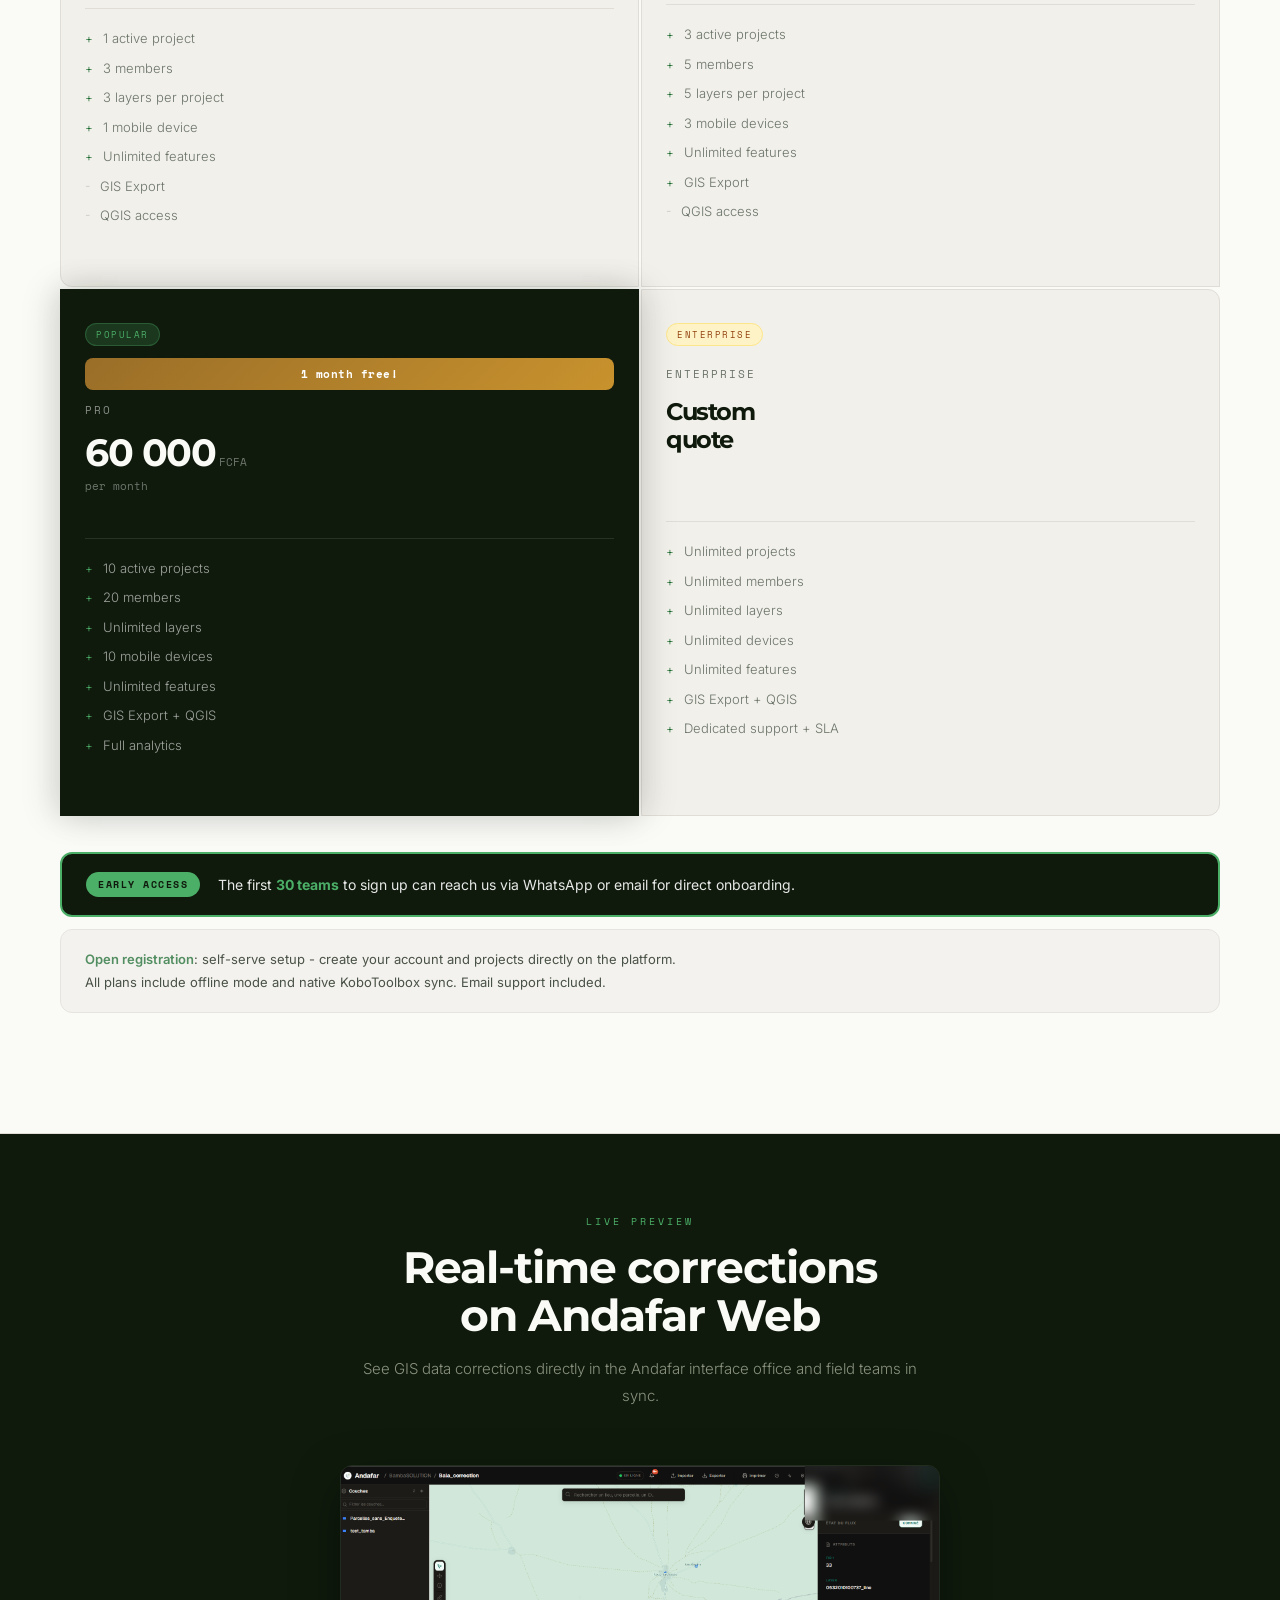
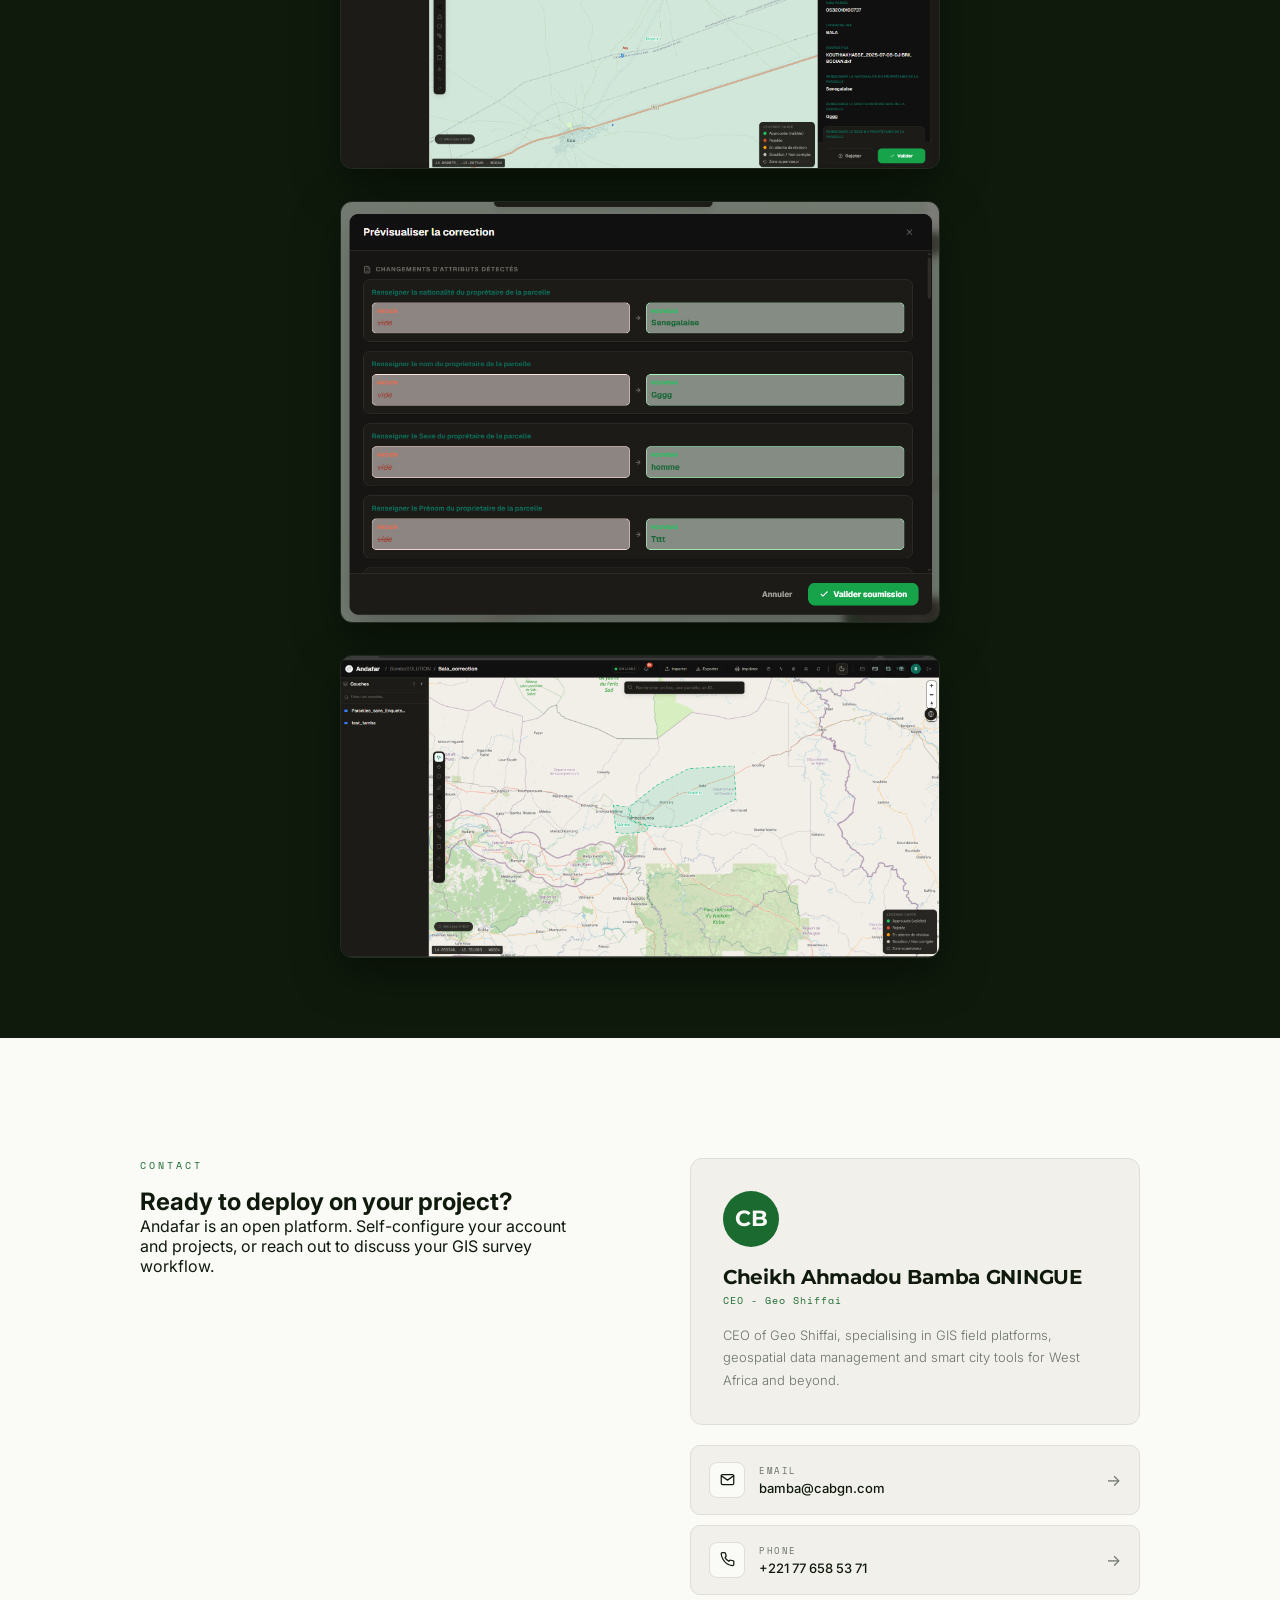
==== commit 71e0d8cd: "Replace nav tag with 'Get Started' button linking to andafar.cabgn.com" ====
--- a/index.html
+++ b/index.html
@@ -28,7 +28,7 @@
     Andafar
   </div>
   <div class="nav-right">
-    <span class="nav-tag">Now Open</span>
+    <a href="https://andafar.cabgn.com" class="nav-tag nav-cta" target="_blank" rel="noopener noreferrer">Get Started</a>
     <button class="lang-toggle" type="button" aria-label="Toggle language">FR</button>
   </div>
 </nav>
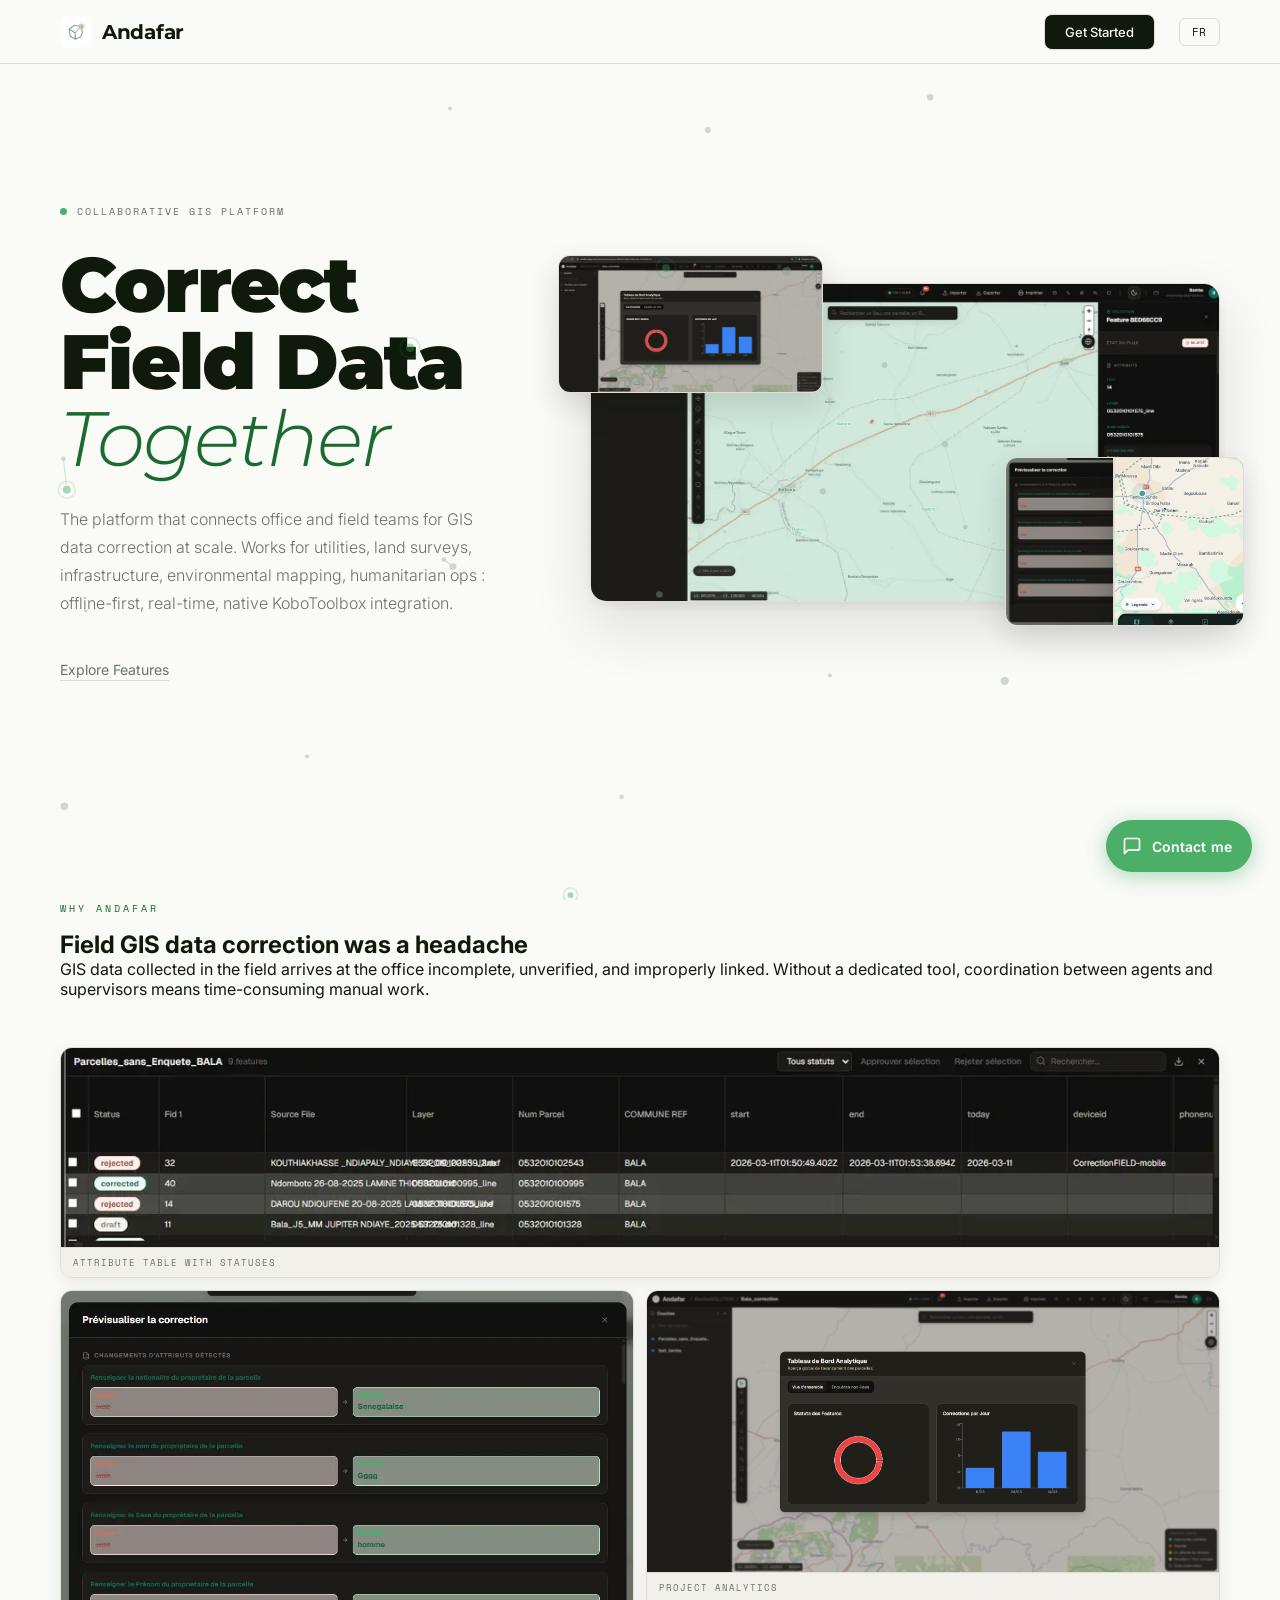
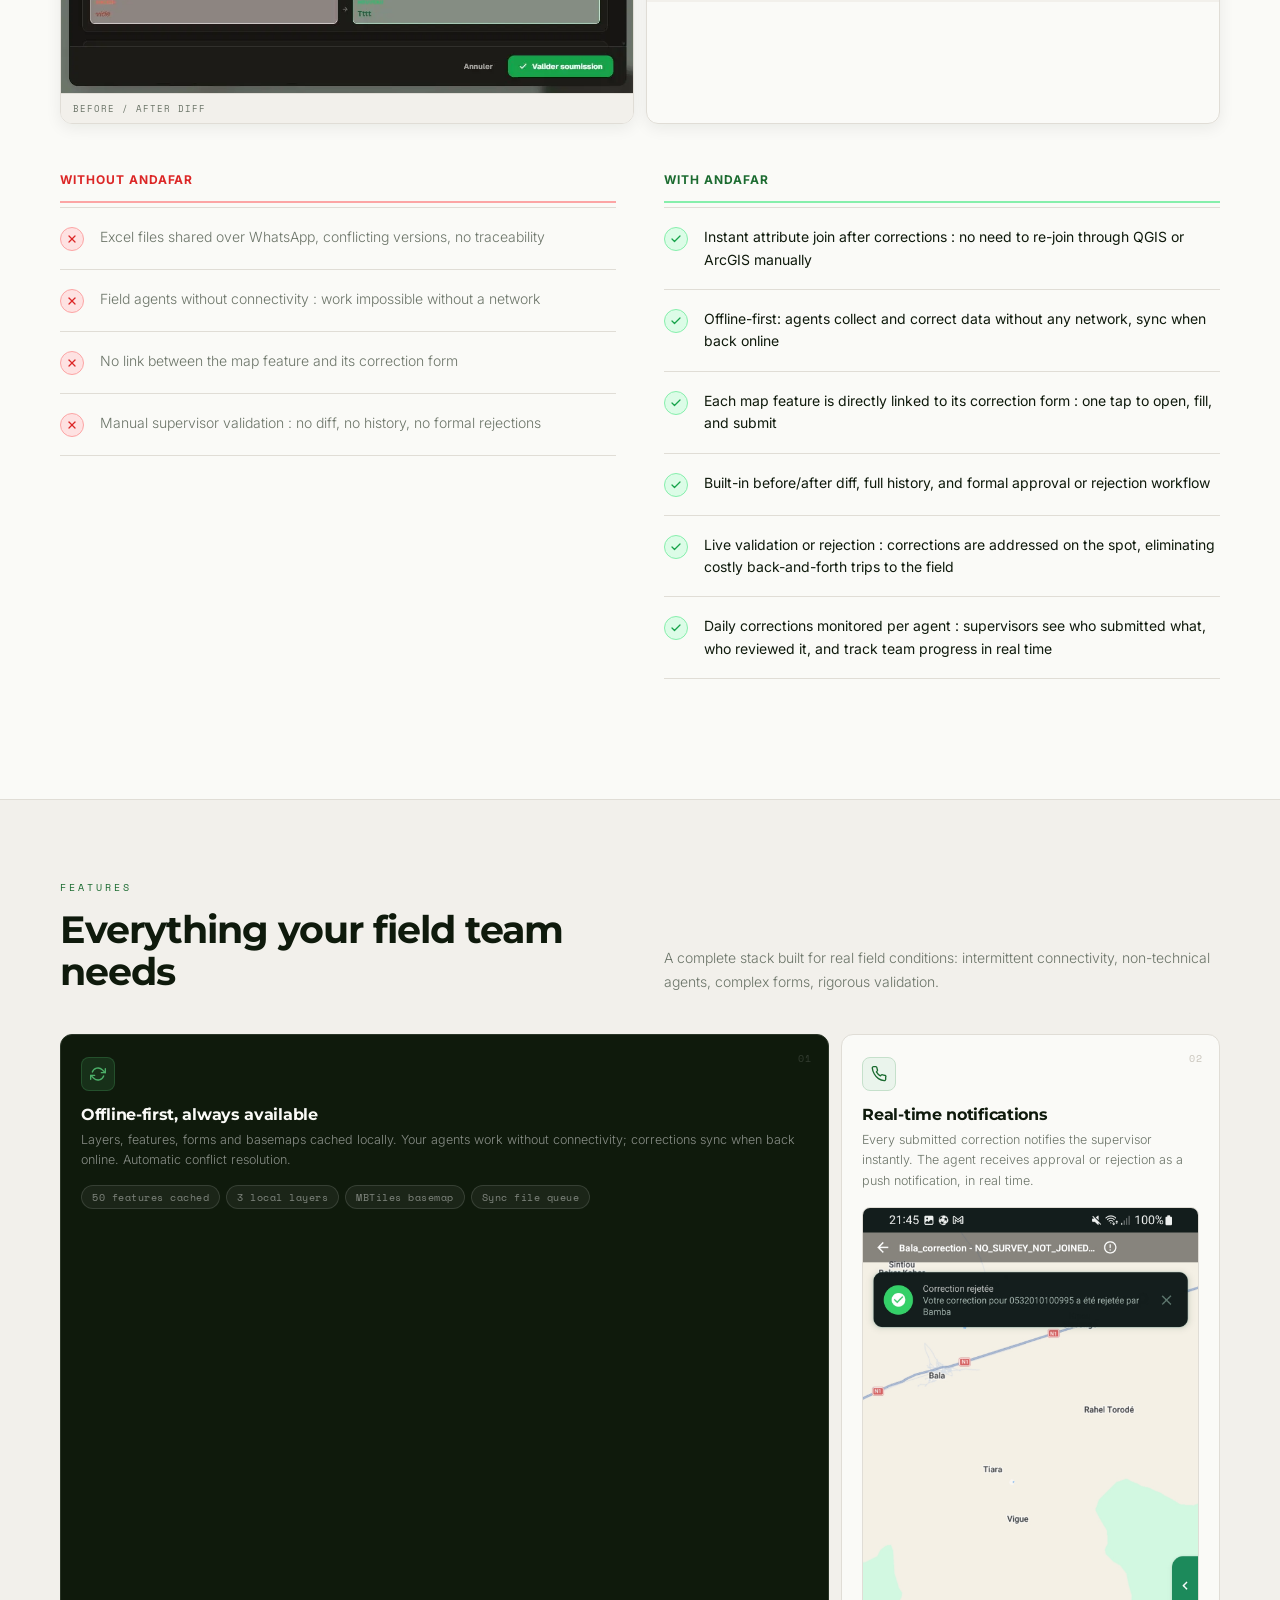
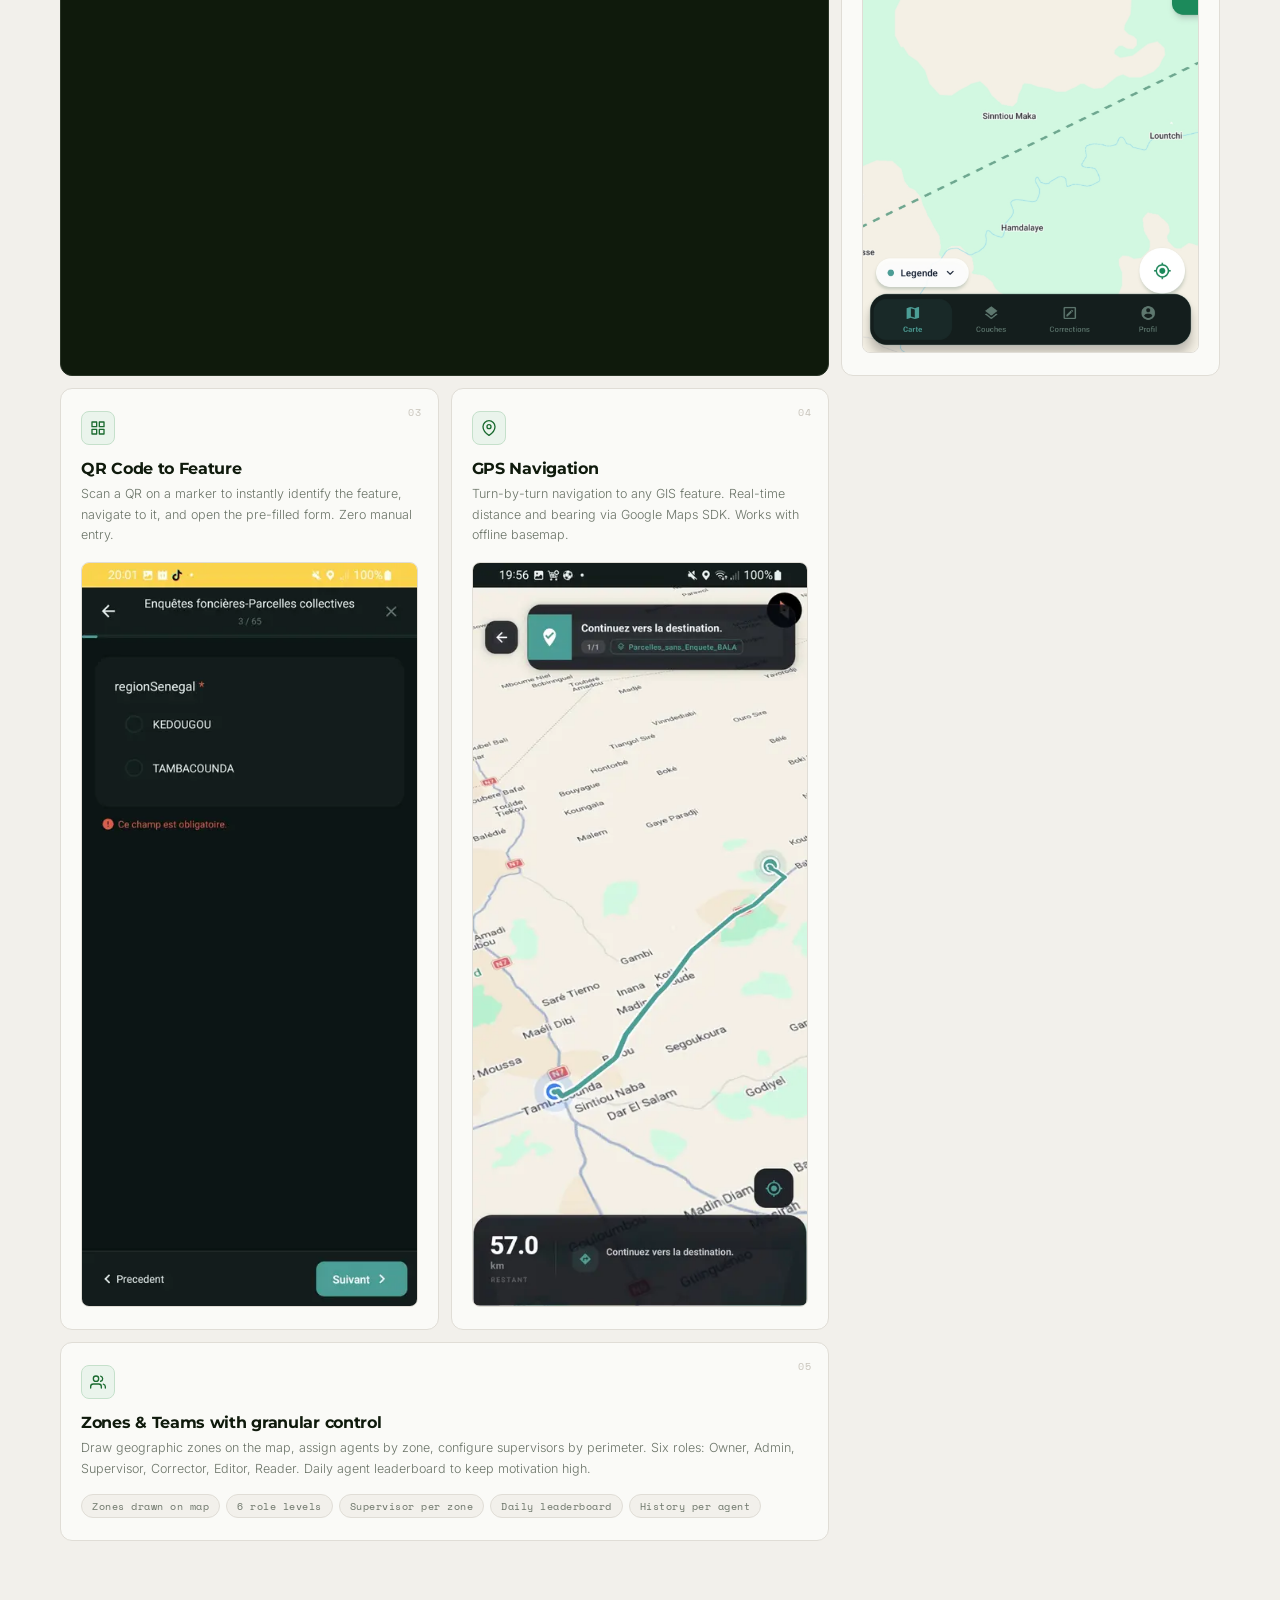
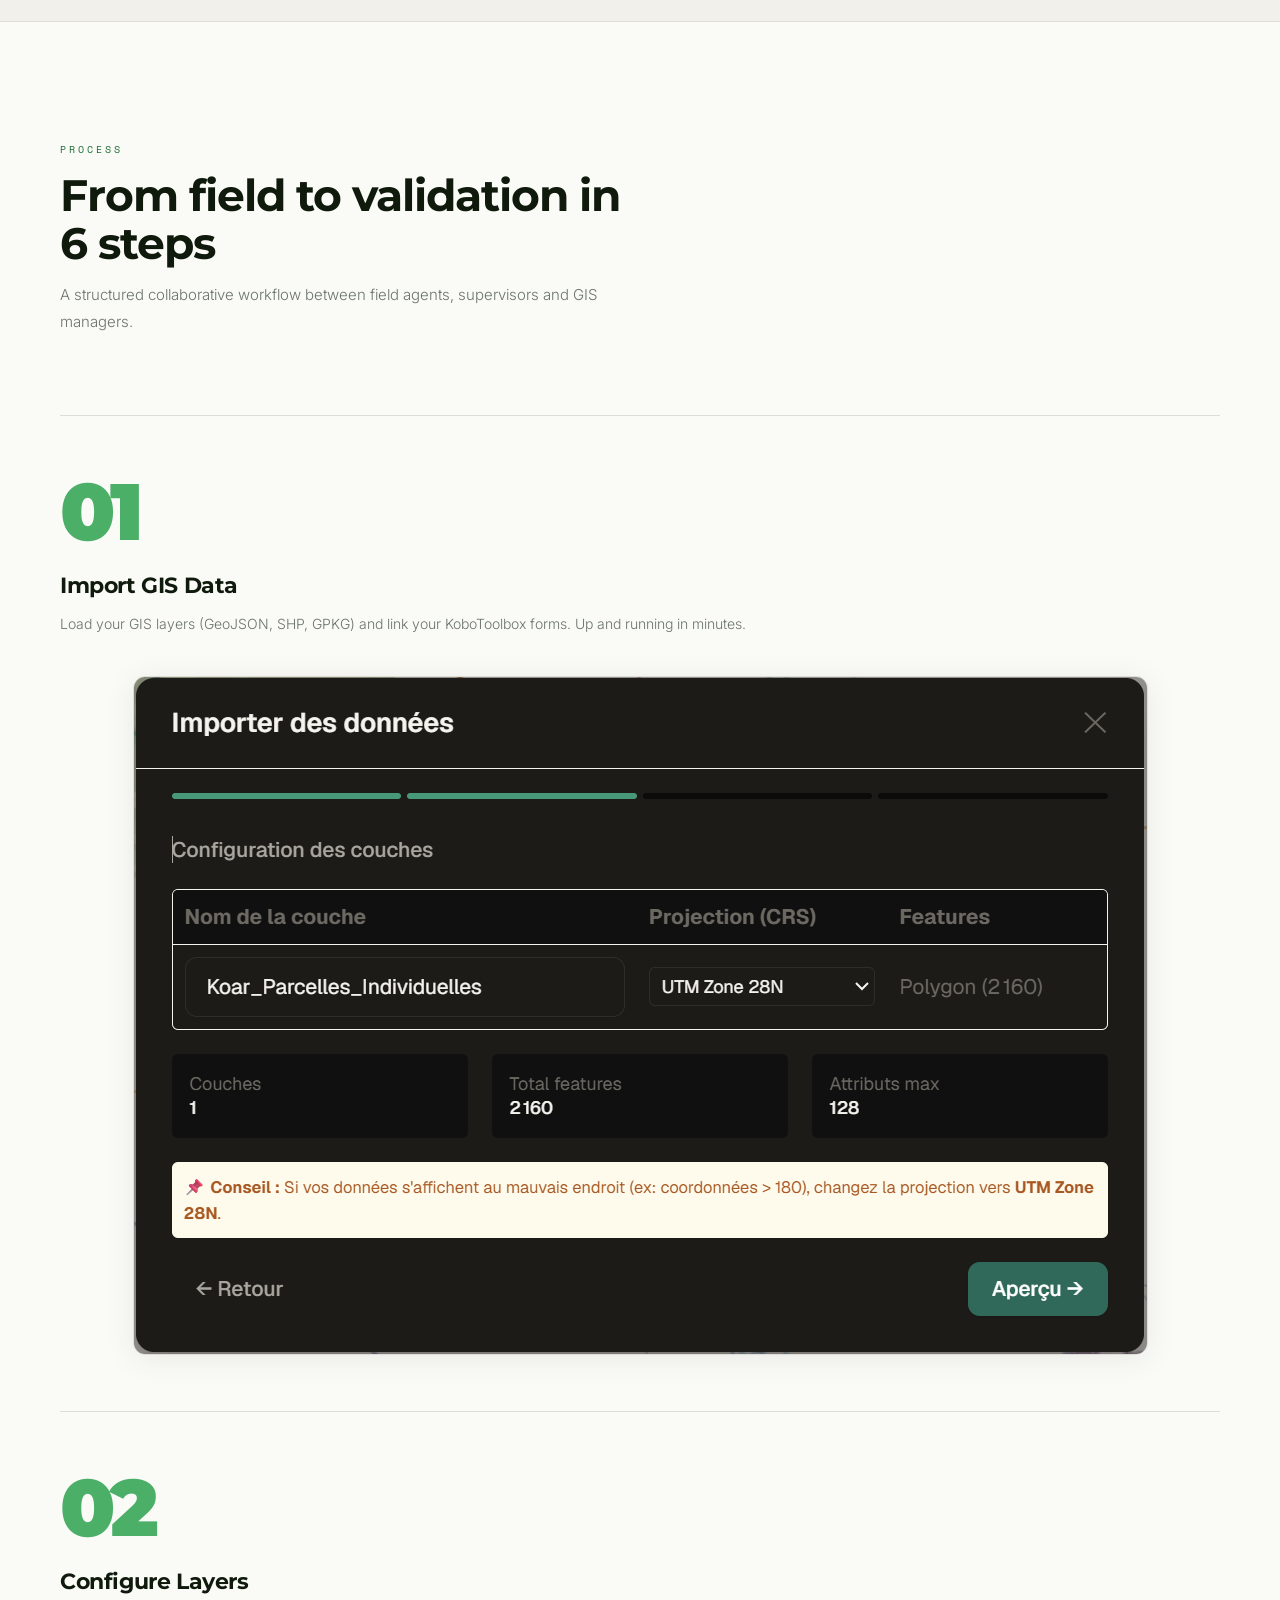
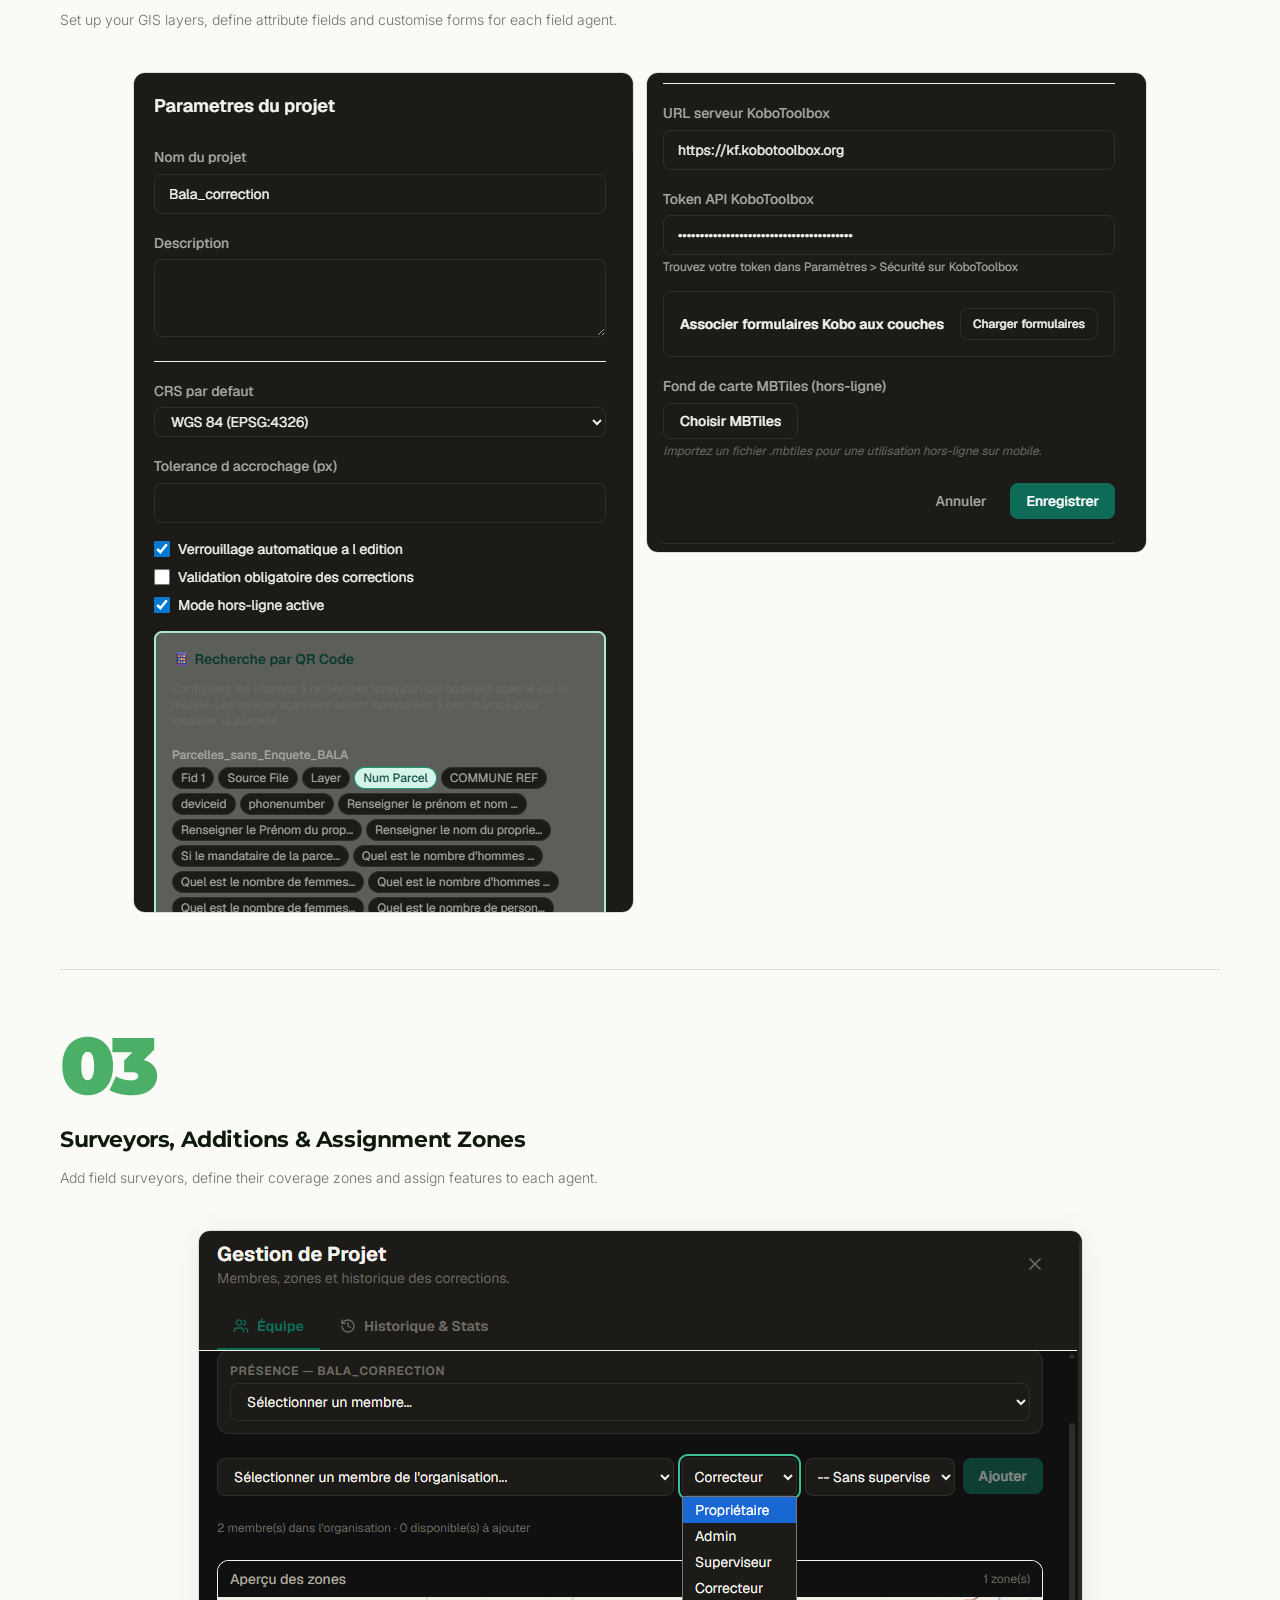
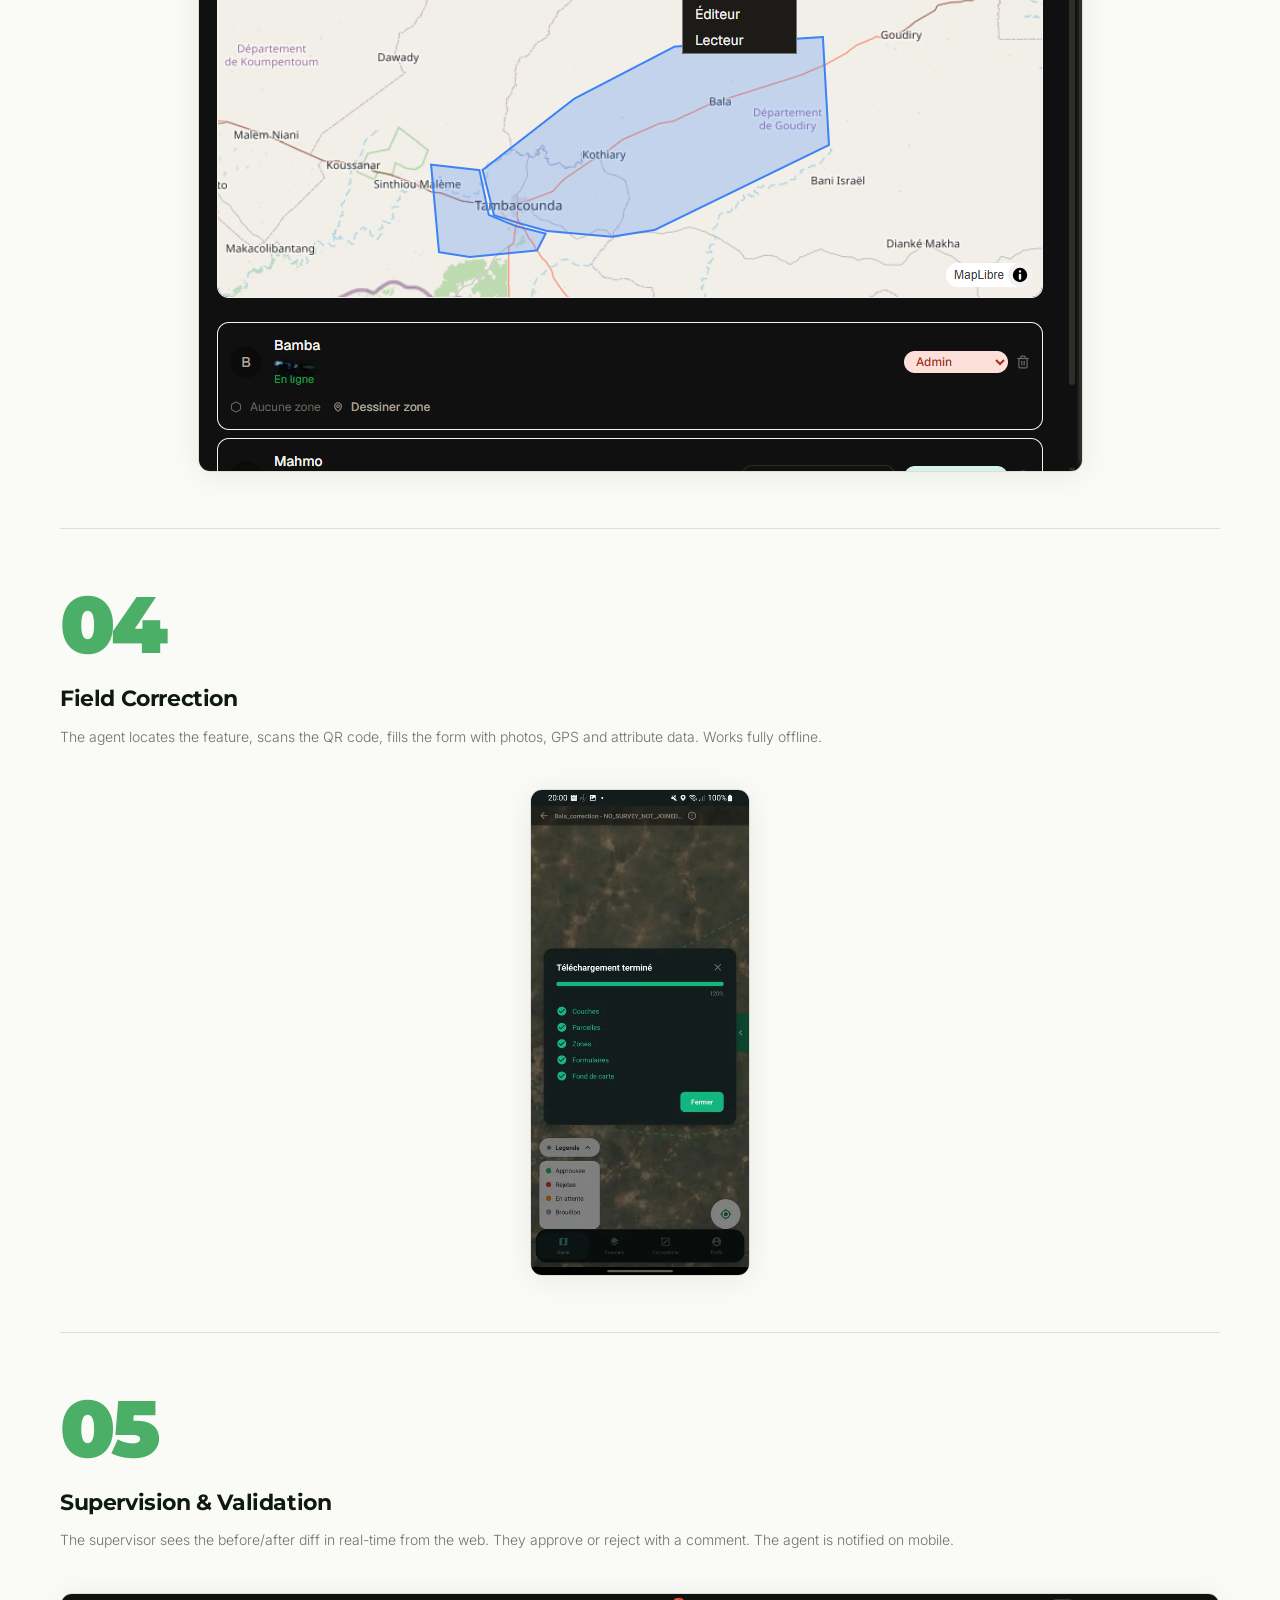
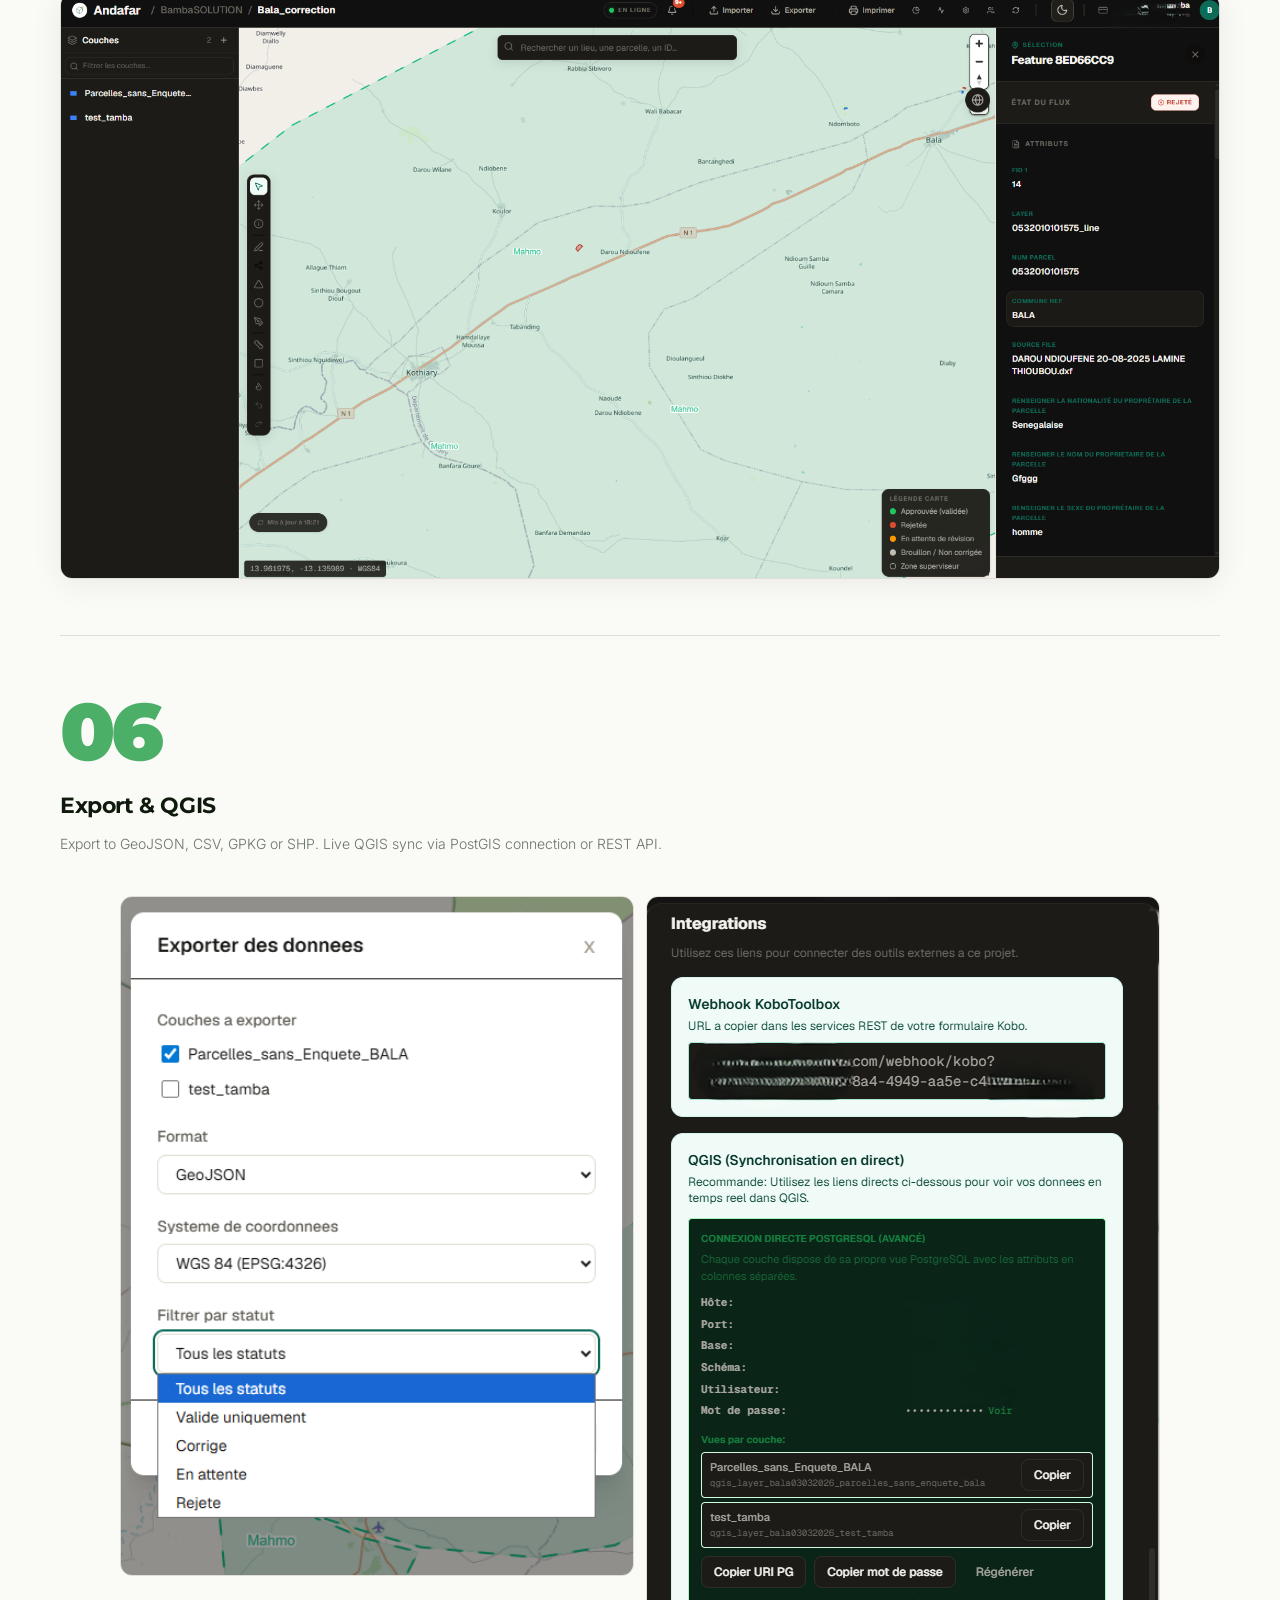
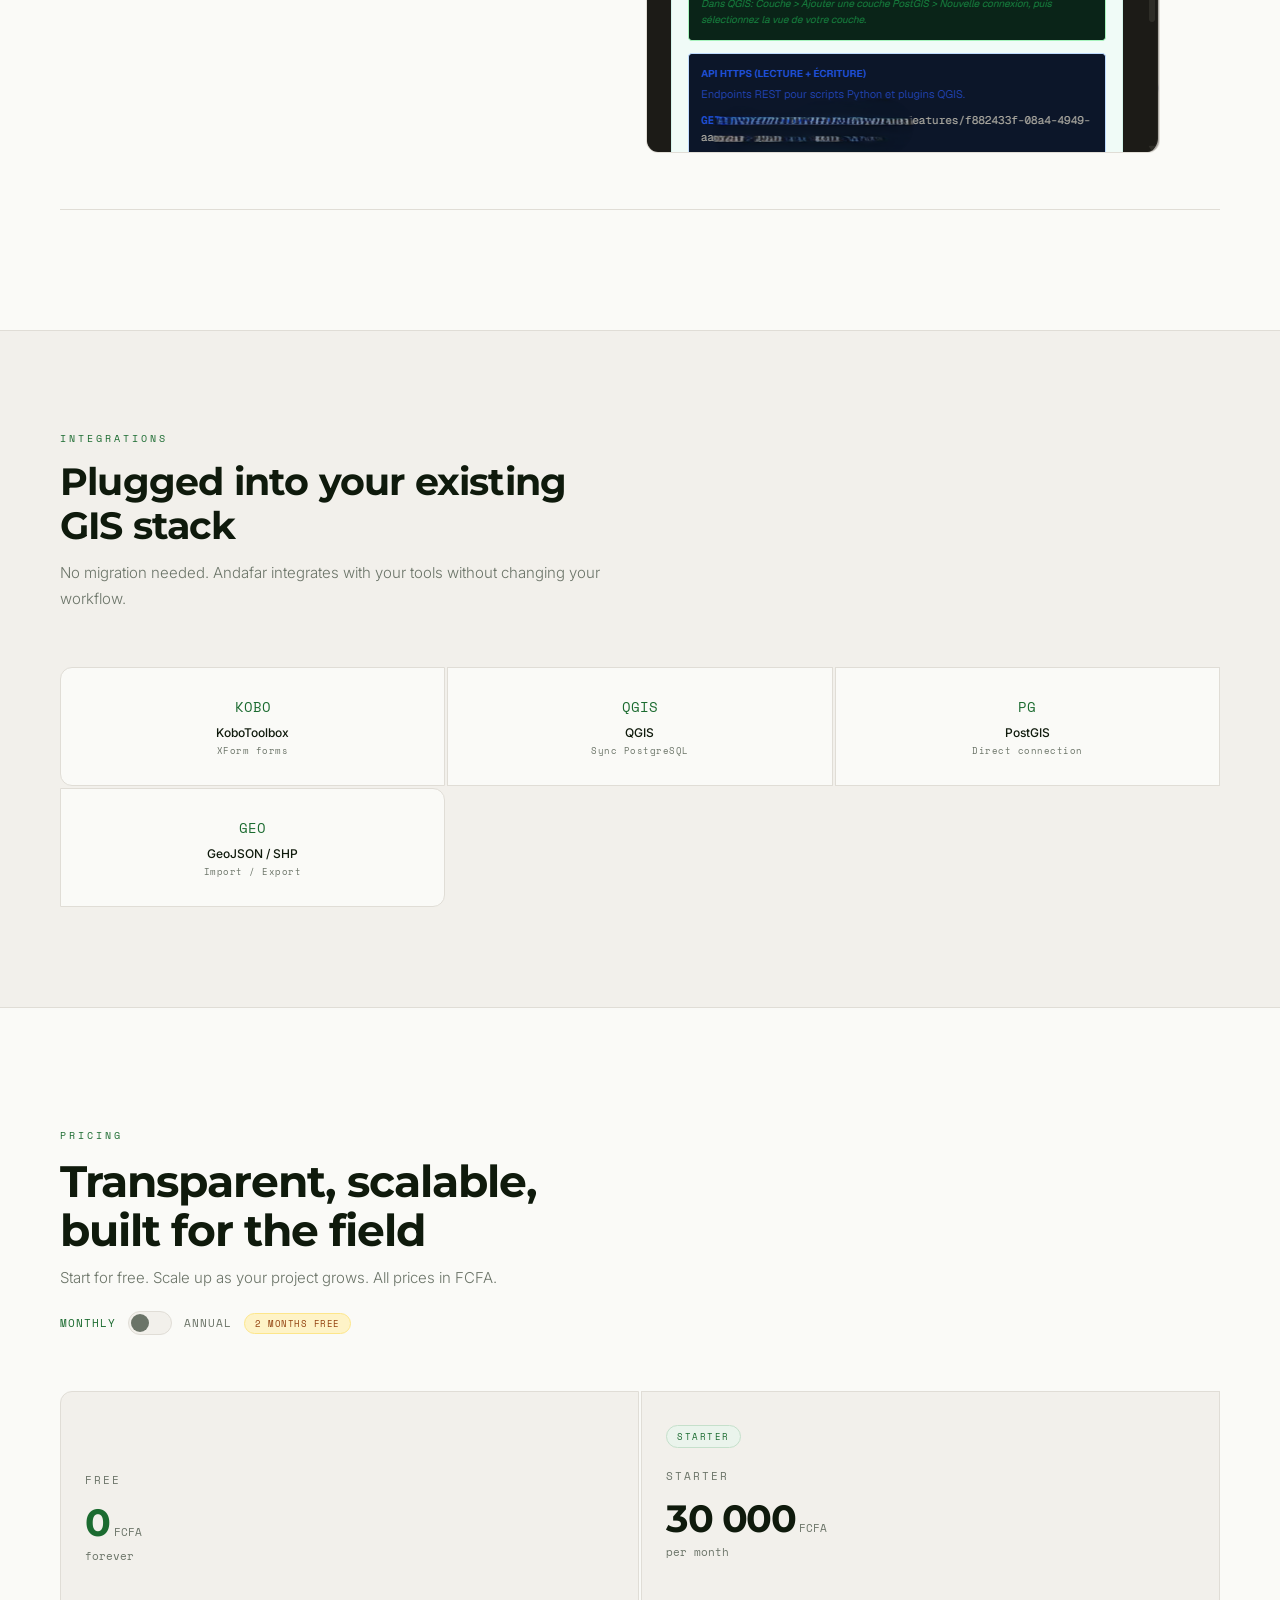
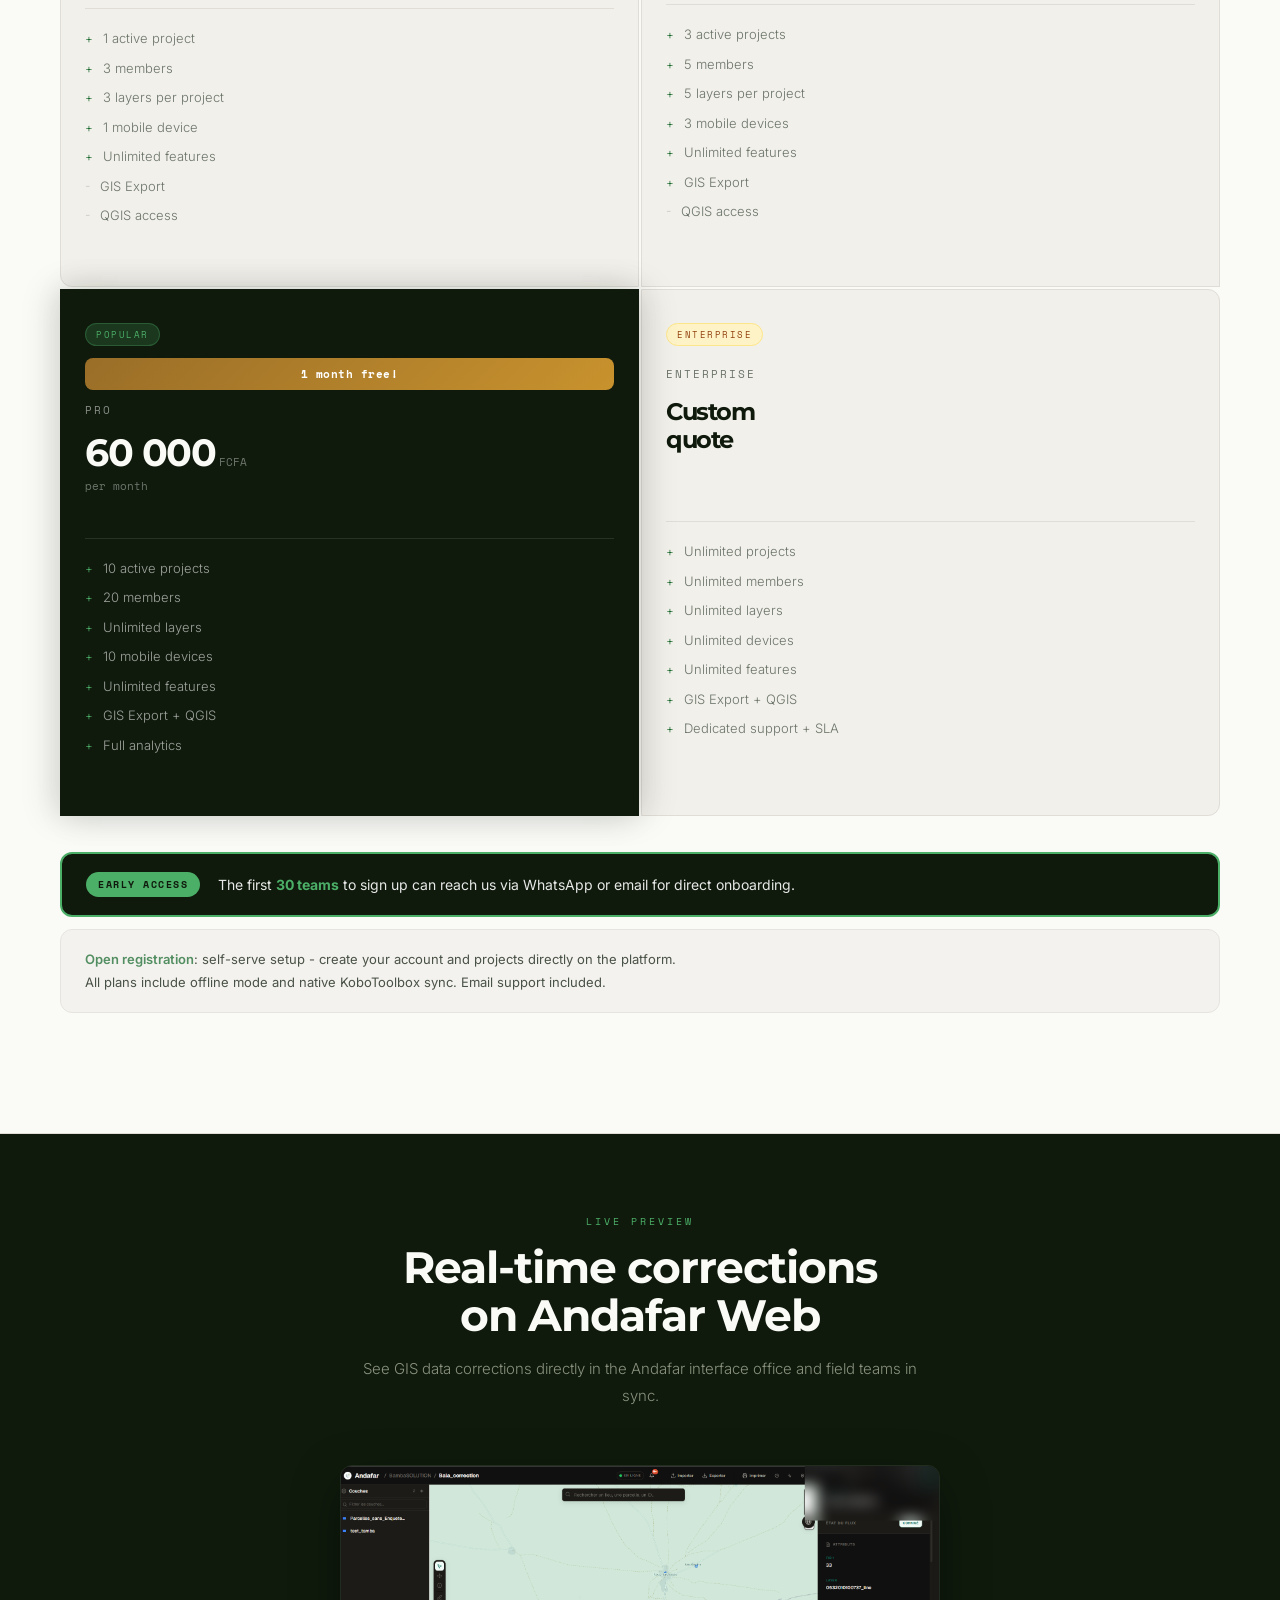
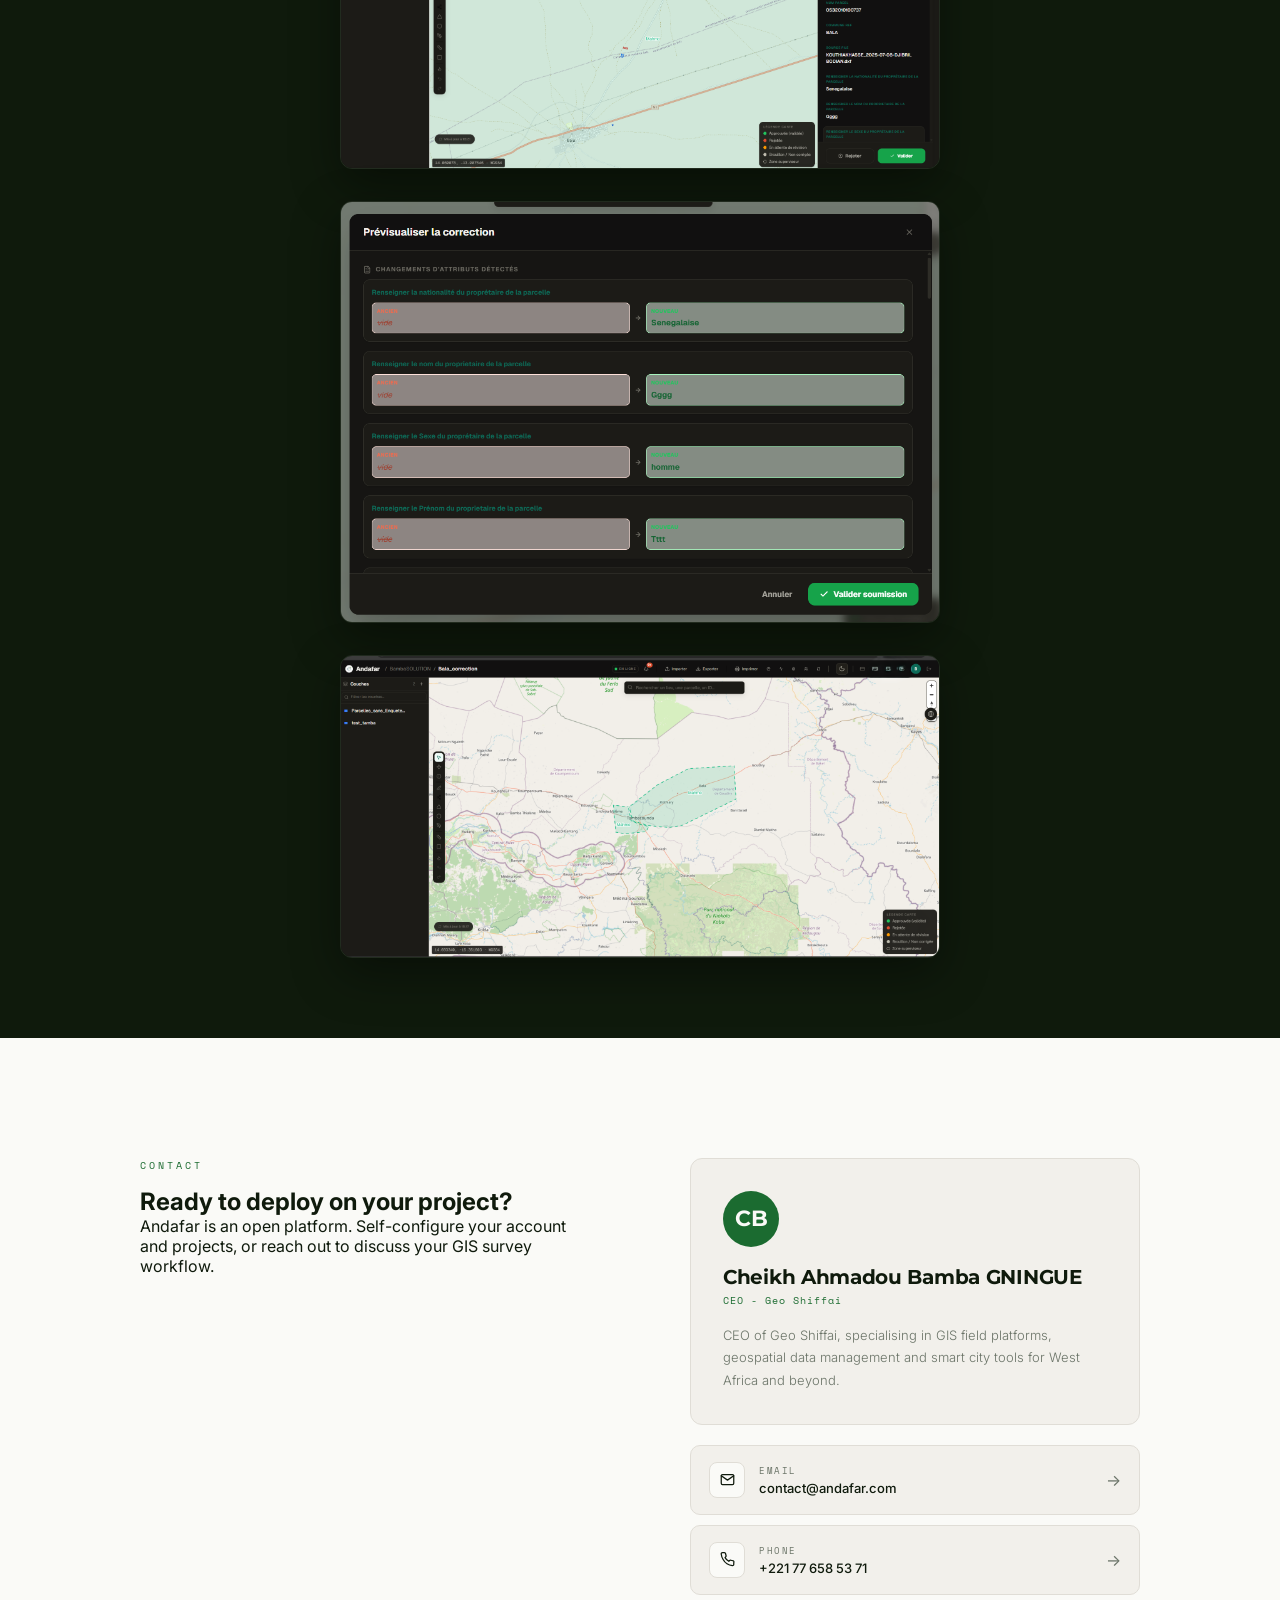
==== commit 9c048a60: "Update contact information and links in index.html" ====
--- a/index.html
+++ b/index.html
@@ -28,7 +28,7 @@
     Andafar
   </div>
   <div class="nav-right">
-    <a href="https://andafar.cabgn.com" class="nav-tag nav-cta" target="_blank" rel="noopener noreferrer">Get Started</a>
+    <a href="https://websig.andafar.com" class="nav-tag nav-cta" target="_blank" rel="noopener noreferrer">Get Started</a>
     <button class="lang-toggle" type="button" aria-label="Toggle language">FR</button>
   </div>
 </nav>
@@ -509,13 +509,13 @@
         <p class="author-bio">CEO of Geo Shiffai, specialising in GIS field platforms, geospatial data management and smart city tools for West Africa and beyond.</p>
       </div>
       <div class="contact-links">
-        <a href="mailto:bamba@cabgn.com" class="contact-link">
+        <a href="mailto:contact@andafar.com" class="contact-link">
           <div class="contact-link-icon">
             <svg viewBox="0 0 24 24" fill="none" stroke="currentColor" stroke-width="2" stroke-linecap="round" stroke-linejoin="round"><path d="M4 4h16c1.1 0 2 .9 2 2v12c0 1.1-.9 2-2 2H4c-1.1 0-2-.9-2-2V6c0-1.1.9-2 2-2z"/><polyline points="22,6 12,13 2,6"/></svg>
           </div>
           <div class="contact-link-meta">
             <div class="lbl">Email</div>
-            <div class="val">bamba@cabgn.com</div>
+            <div class="val">contact@andafar.com</div>
           </div>
           <span class="contact-link-arrow">&#8594;</span>
         </a>
@@ -571,13 +571,13 @@
   </button>
   <div class="fab-panel" id="fab-panel" role="dialog" aria-label="Contact options">
     <div class="fab-panel-title" id="fab-panel-title">Nous contacter</div>
-    <a href="mailto:bamba@cabgn.com" class="fab-item">
+    <a href="mailto:contact@andafar.com" class="fab-item">
       <span class="fab-item-icon fab-email">
         <svg viewBox="0 0 24 24" fill="none" stroke="currentColor" stroke-width="2" stroke-linecap="round" stroke-linejoin="round"><path d="M4 4h16c1.1 0 2 .9 2 2v12c0 1.1-.9 2-2 2H4c-1.1 0-2-.9-2-2V6c0-1.1.9-2 2-2z"/><polyline points="22,6 12,13 2,6"/></svg>
       </span>
       <span class="fab-item-text">
         <span class="fab-item-label" id="fab-email-label">Email</span>
-        <span class="fab-item-val">bamba@cabgn.com</span>
+        <span class="fab-item-val">contact@andafar.com</span>
       </span>
     </a>
     <a href="https://wa.me/221776585371" target="_blank" rel="noopener noreferrer" class="fab-item">
